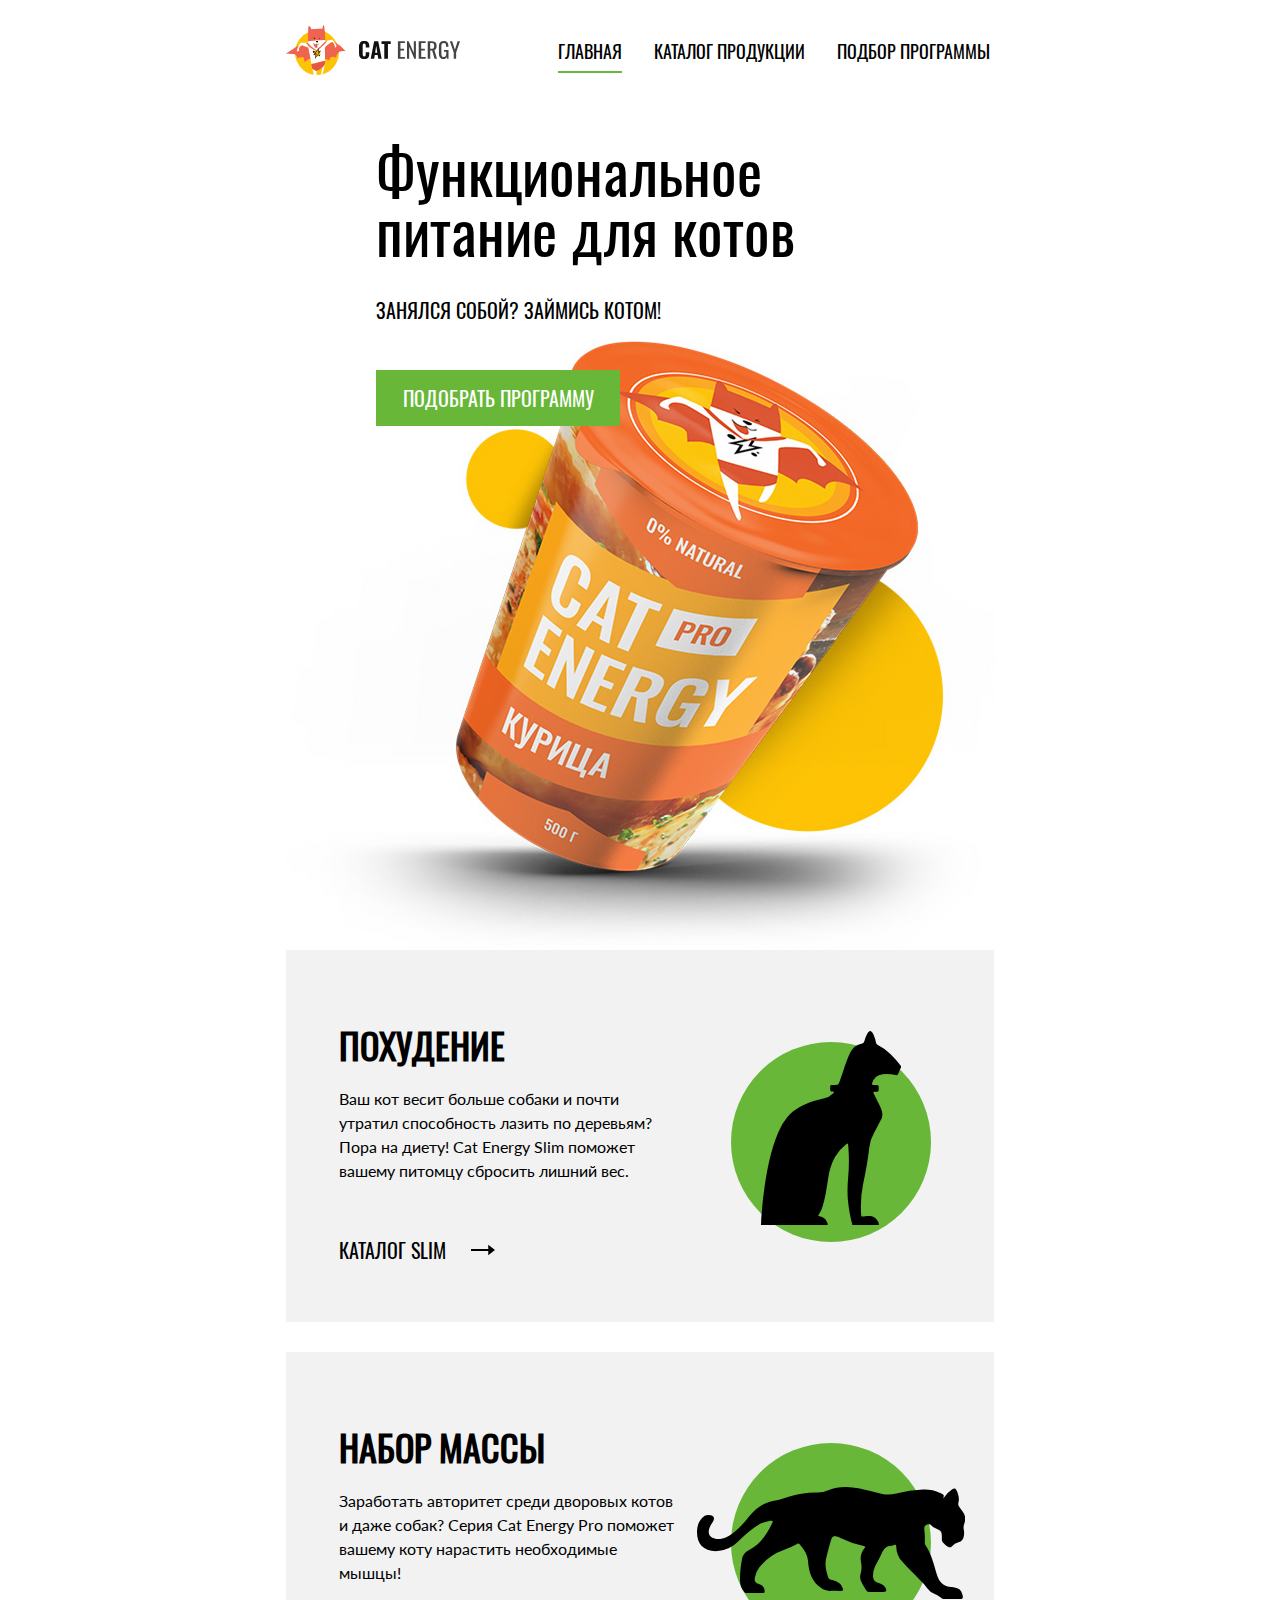
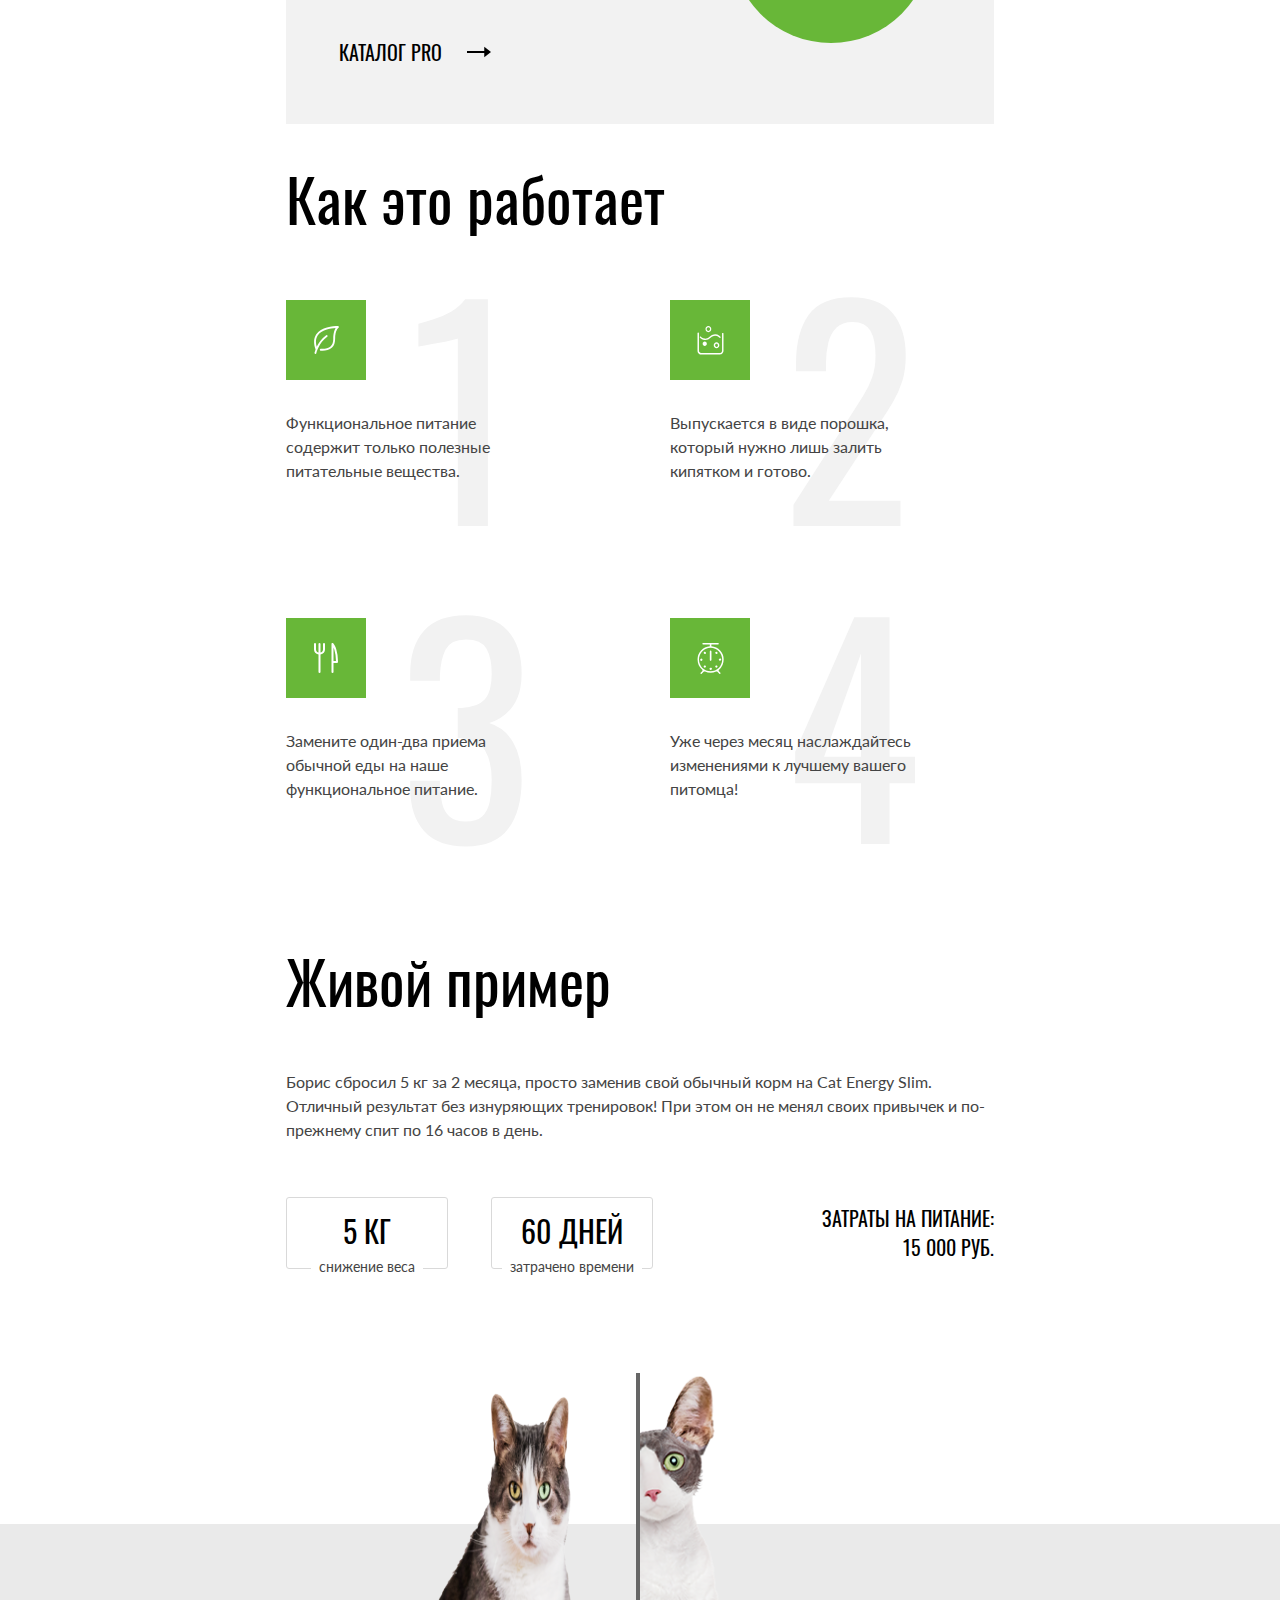
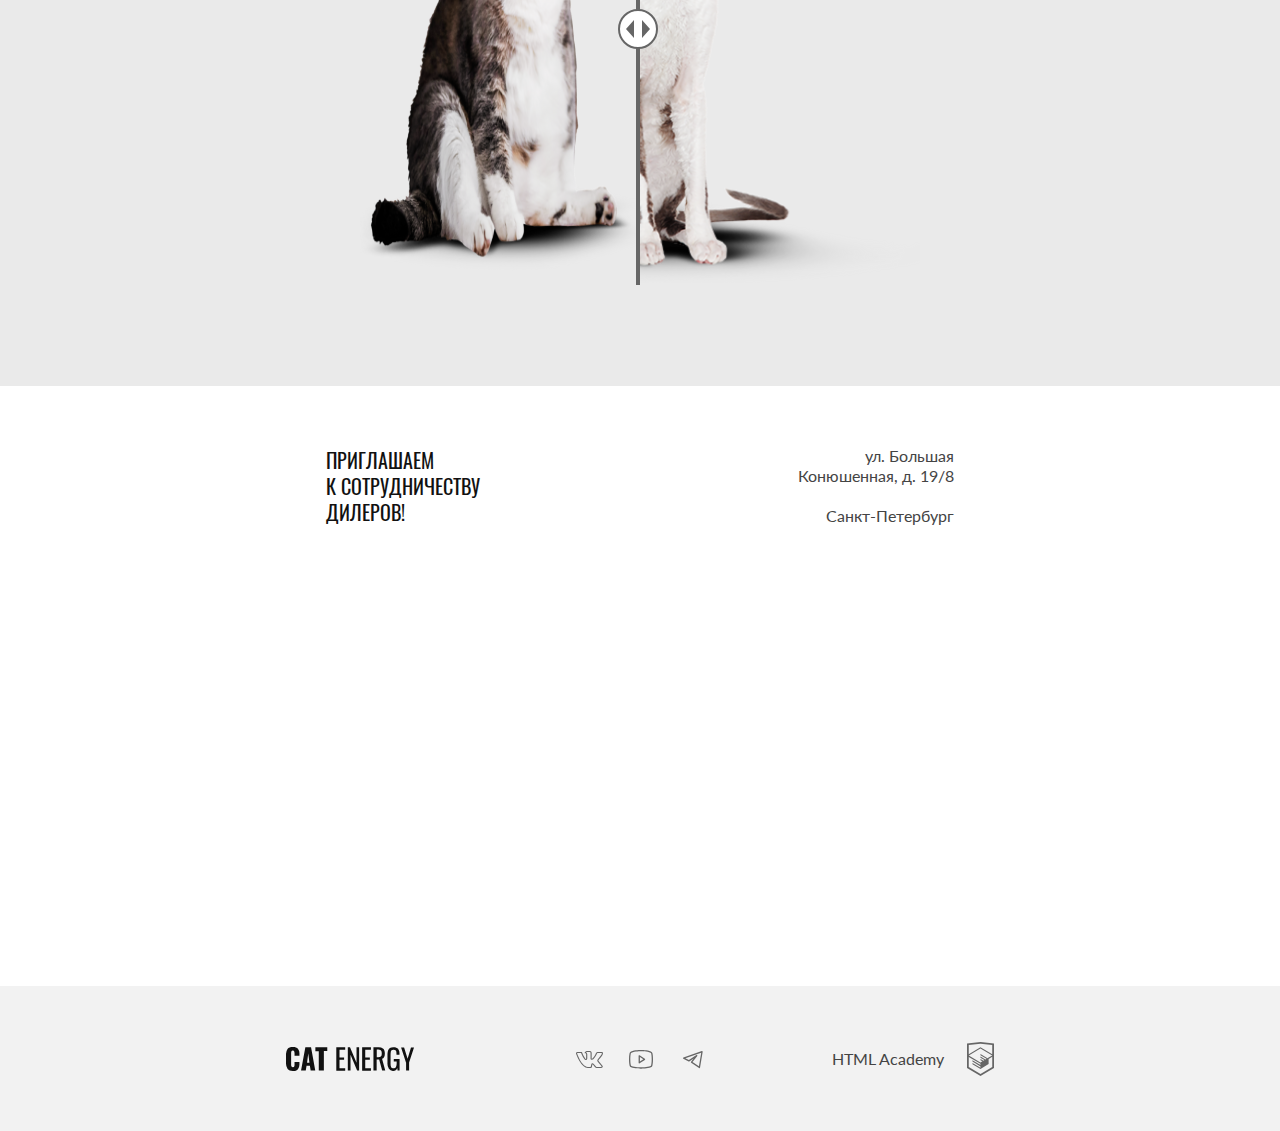
==== index.html @ c06c0ab4 "Deploying to gh-pages from @ webDevUs3r/2530499-cat-energy-32@ea3db0b6cc0923260e34ccc679b77dabaf6cbc" ====
<!DOCTYPE html><html lang="ru"><head><meta charset="UTF-8"><title>Главная страница | Cat Energy</title><meta name="viewport" content="width=device-width,initial-scale=1"><link rel="stylesheet" href="styles/styles.css"><script src="scripts/index.js" defer="defer"></script><link rel="icon" href="favicon.ico"><link rel="icon" href="favicons/icon.svg" type="image/svg+xml"><link rel="apple-touch-icon" href="favicons/apple-touch-icon.png"><link rel="manifest" href="manifest.webmanifest"></head><body class="page"><header class="page__header page-header container"><nav class="page-header__main-navigation main-navigation"><div class="main-navigation__top"><a class="main-navigation__logo logo" href="#"><picture><source media="(min-width: 1440px)" srcset="images/logo-desktop.svg" type="image/svg+xml" width="202" height="59"><source media="(min-width: 768px)" srcset="images/logo-tablet.svg" type="image/svg+xml" width="174" height="50"><img class="logo__image" src="images/logo-mobile.svg" width="190" height="38" alt="Логотип Cat Energy"></picture></a><button class="main-navigation__toggle toggle-button" type="button"><span class="visually-hidden">Открыть меню</span></button></div><ul class="main-navigation__site-navigation site-navigation"><li class="site-navigation__item"><a class="site-navigation__link site-navigation__link--active" href="#">Главная</a></li><li class="site-navigation__item"><a class="site-navigation__link" href="#">Каталог продукции</a></li><li class="site-navigation__item"><a class="site-navigation__link" href="#">Подбор программы</a></li></ul></nav></header><main class="page__content"><h1 class="visually-hidden">Питание для котов | Cat Energy</h1><section class="hero container"><div class="hero__wrapper"><div class="hero__content"><h2 class="hero__title">Функциональное питание для котов</h2><p class="hero__slogan">Занялся собой? Займись котом!</p><a class="hero__button button button--primary button--size-s" href="#">Подобрать программу</a></div><picture class="hero__image-wrapper"><source media="(min-width: 1440px)" srcset="images/hero-desktop@1x.png, images/hero-desktop@2x.png 2x" type="image/png" width="552" height="499"><source media="(min-width: 768px)" srcset="images/hero-tablet@1x.png, images/hero-tablet@2x.png 2x" type="image/png" width="709" height="609"><img class="hero__image" src="images/hero-mobile@1x.png" srcset="images/hero-mobile@2x.png 2x" width="280" height="270" alt="Cat Energy PRO со вкусом курицы"></picture></div></section><section class="product-line container"><h2 class="visually-hidden">Линейки продуктов</h2><ul class="product-line__list"><li class="product-line__item product-preview product-preview--theme-weight-loss"><h3 class="product-preview__title">похудение</h3><p class="product-preview__text">Ваш кот весит больше собаки и почти утратил способность лазить по деревьям? Пора на диету! Cat Energy Slim поможет вашему питомцу сбросить лишний вес.</p><span class="product-preview__line split-line"></span> <a class="product-preview__link link" href="#">каталог slim</a></li><li class="product-line__item product-preview product-preview--theme-weight-gain"><h3 class="product-preview__title">Набор массы</h3><p class="product-preview__text">Заработать авторитет среди дворовых котов и даже собак? Серия Cat Energy Pro поможет вашему коту нарастить необходимые мышцы!</p><span class="product-preview__line split-line"></span> <a class="product-preview__link link" href="#">каталог pro</a></li></ul></section><section class="advantages container"><h2 class="advantages__title">Как это работает</h2><ul class="advantages__list"><li class="advantages__item advantages__item--theme-leaf">Функциональное питание содержит только полезные питательные вещества.</li><li class="advantages__item advantages__item--theme-powder">Выпускается в виде порошка, который нужно лишь залить кипятком и готово.</li><li class="advantages__item advantages__item--theme-eat">Замените один-два приема обычной еды на наше функциональное питание.</li><li class="advantages__item advantages__item--theme-watch">Уже через месяц наслаждайтесь изменениями к лучшему вашего питомца!</li></ul></section><section class="result"><div class="result__wrapper container"><div class="result__content-column"><h2 class="result__title">Живой пример</h2><p class="result__text">Борис сбросил 5 кг за 2 месяца, просто заменив свой обычный корм на Cat Energy Slim. Отличный результат без изнуряющих тренировок! При этом он не менял своих привычек и по-прежнему спит по 16 часов в день.</p><dl class="result__stats"><div class="result__stats-item"><dt class="result__stats-name">снижение веса</dt><dd class="result__stats-difinition">5 кг</dd></div><div class="result__stats-item"><dt class="result__stats-name">затрачено времени</dt><dd class="result__stats-difinition">60 дней</dd></div></dl><p class="result__total"><span class="result__total-name">Затраты на питание:</span> <span class="result__total-price">15 000 руб.</span></p></div><div class="result__slider slider-compare"><div class="slider-compare__image-wrapper"><picture><source media="(min-width: 768px)" srcset="images/slide-tablet-before@1x.png, images/slide-tablet-before@2x.png 2x" type="image/png" width="560" height="512"><img class="slider-compare__image slider-compare__image--before" src="images/slide-mobile-before@1x.png" srcset="images/slide-mobile-before@2x.png 2x" width="280" height="256" alt="До диеты" style="width: 50%"></picture><picture><source media="(min-width: 768px)" srcset="images/slide-tablet-after@1x.png, images/slide-tablet-after@2x.png 2x" type="image/png" width="560" height="512"><img class="slider-compare__image slider-compare__image--after" src="images/slide-mobile-after@1x.png" srcset="images/slide-mobile-after@2x.png 2x" width="280" height="256" alt="После диеты"></picture></div><button class="slider-compare__scrubber" type="button" style="left: 49.3%"><span class="visually-hidden">Сменить слайд</span></button></div></div></section></main><section class="contacts"><h2 class="visually-hidden">Контакты</h2><div class="contacts__wrapper container"><div class="contacts__content"><p class="contacts__text">приглашаем<br>к сотрудничеству дилеров!</p><address class="contacts__address"><span class="contacts__address-street">ул. Большая Конюшенная, д. 19/8</span> <span class="contacts__adress-city">Санкт-Петербург</span></address></div></div><div class="contacts__map"><iframe src="https://www.google.com/maps/embed?pb=!1m18!1m12!1m3!1d1998.6037876791663!2d30.320467111580058!3d59.93871647481049!2m3!1f0!2f0!3f0!3m2!1i1024!2i768!4f13.1!3m3!1m2!1s0x4696310fca145cc1%3A0x42b32648d8238007!2sBolshaya%20Konyushennaya%20St%2C%2019%2F8%2C%20Sankt-Peterburg%2C%20191186!5e0!3m2!1sen!2sru!4v1723903641111!5m2!1sen!2sru" width="320" height="362" allowfullscreen title="Офис компании по адресу ул. Большая Конюшенная, д. 19/8 Санкт-Петербург"></iframe></div></section><footer class="page__footer page-footer"><div class="page-footer__wrapper container"><a class="page-footer__logo logo-second" href="https://htmlacademy.ru/intensive/adaptive"><img class="logo-second__image" src="images/logo-second.svg" width="128" height="25" alt="Логотип Cat Energy"> </a><span class="page-footer__line split-line"></span><ul class="page-footer__social social"><li class="social__item"><a class="social__link social__link--theme-vk" href="#"><span class="visually-hidden">Вконтакте</span></a></li><li class="social__item"><a class="social__link social__link--theme-youtube" href="#"><span class="visually-hidden">Youtube</span></a></li><li class="social__item"><a class="social__link social__link--theme-telegram" href="#"><span class="visually-hidden">Телеграм</span></a></li></ul><span class="page-footer__line split-line"></span> <a class="page-footer__copyright" href="#">HTML Academy</a></div></footer></body></html>
---- styles/styles.css ----
@font-face{font-family:Lato;font-weight:400;font-style:normal;font-display:swap;src:url(../fonts/lato/Lato-Regular.woff2)format("woff2")}@font-face{font-family:Oswald;font-weight:400;font-style:normal;font-display:swap;src:url(../fonts/oswald/oswaldregular.woff2)format("woff2")}.container{box-sizing:border-box;width:320px;margin-left:auto;margin-right:auto;padding-left:20px;padding-right:20px}@media (width>=768px){.container{width:768px;padding-left:30px;padding-right:30px}}@media (width>=1440px){.container{width:1440px;padding-left:110px;padding-right:110px}}.visually-hidden{white-space:nowrap;-webkit-clip-path:inset(100%);clip-path:inset(100%);clip:rect(0 0 0 0);border:0;width:1px;height:1px;margin:-1px;padding:0;position:absolute;overflow:hidden}.button{box-sizing:border-box;text-transform:uppercase;text-align:center;cursor:pointer;background-color:#0000;border:none;font-family:Oswald,sans-serif;text-decoration:none;display:inline-block}.button--primary{color:#fff;background-color:#68b738}.button--primary:hover,.button--primary:focus{background-color:#5eaa2f}.button--primary:active{color:#ffffff4d;background-color:#5eaa2f}.button--secondary{color:#444;background-color:#f2f2f2}.button--secondary:hover,.button--secondary:focus,.button--secondary:active{background-color:#ebebeb}.button--size-s{padding:10px 15px;font-size:16px;line-height:125%}.button--size-m{padding:15px;font-size:20px;line-height:130%}.toggle-button{cursor:pointer;background-color:#0000;border:none;width:26px;height:24px;padding:0;position:relative}.toggle-button:before{content:"";background-color:#000;width:26px;height:2px;position:absolute;top:3px;left:0;box-shadow:0 8px #000,0 16px #000}.toggle-button--opened:before,.toggle-button--opened:after{content:"";width:25px;height:2px;position:absolute;top:11px;left:0}.toggle-button--opened:before{box-shadow:none;left:4px;transform:rotate(47deg)}.toggle-button--opened:after{background-color:#000;left:4px;transform:rotate(-45deg)}.link{text-transform:uppercase;text-align:center;color:#000;align-items:center;gap:17px;font-family:Oswald,sans-serif;font-size:16px;line-height:100%;text-decoration:none;display:inline-flex}.link:hover:after,.link:focus:after{background-size:32px 12px;width:32px}.link:active{opacity:.3}.link:after{content:"";background-image:url(../icons/stack.svg#icon-arrow);background-repeat:no-repeat;width:24px;height:12px}@media (width>=768px){.link{gap:25px;font-size:20px}}.input{box-sizing:border-box;text-transform:uppercase;color:#444;border:1px solid #e7e7e7;outline:none;padding:10px 20px;font-family:Oswald,sans-serif;font-size:20px;font-weight:400}.input::placeholder{color:#444}.input:hover{border-color:#cdcdcd}.input:focus{border-width:2px;border-color:#444;padding:9px 19px}.input--danger{border-color:#ff8282}.logo:hover,.logo:focus{opacity:.8}.logo:active{opacity:.6}.logo__image{display:block}.logo-second{display:flex}.logo-second:hover,.logo-second:focus{opacity:.8}.logo-second:active{opacity:.6}.social{flex-wrap:wrap;align-items:center;gap:24px;margin:0;padding:0;list-style:none;display:flex}.social__link{background-color:#666;width:28px;height:22px;display:block;-webkit-mask-repeat:no-repeat;mask-repeat:no-repeat}.social__link:hover,.social__link:focus{background-color:#68b738}.social__link:active{opacity:.3;background-color:#68b738}.social__link--theme-vk{-webkit-mask-image:url(../icons/stack.svg#icon-vk);mask-image:url(../icons/stack.svg#icon-vk)}.social__link--theme-youtube{-webkit-mask-image:url(../icons/stack.svg#icon-youtube);mask-image:url(../icons/stack.svg#icon-youtube)}.social__link--theme-telegram{-webkit-mask-image:url(../icons/stack.svg#icon-tg);mask-image:url(../icons/stack.svg#icon-tg)}.split-line{background-color:#d9d9d9;height:1px;display:block}.split-line--theme-light{background-color:#ebebeb}.split-line--theme-special{background-color:#cdcdcd}.split-line--width-outside{position:relative}.split-line--width-outside:before{content:"";background-color:inherit;width:20px;height:1px;position:absolute;bottom:0;left:-20px}.split-line--width-outside:after{content:"";background-color:inherit;width:20px;height:1px;position:absolute;bottom:0;right:-20px}.title{color:#000;background-color:#fff;width:-moz-fit-content;width:fit-content;margin:0;font-family:Oswald,sans-serif;font-size:24px;font-weight:400;line-height:100%}@media (width>=768px){.title{font-size:32px}}@media (width>=1440px){.title{font-size:40px}}.title--decorative-line{padding-right:40px;position:relative}@media (width>=768px){.title--decorative-line{padding-left:40px}}.title--decorative-line:after{content:"";z-index:-1;background-color:#68b738;width:100vw;height:2px;margin-top:12px;position:absolute;top:0;left:0}@media (width>=768px){.title--decorative-line:before{content:"";z-index:-1;background-color:#68b738;width:100vw;height:2px;margin-top:12px;position:absolute;top:0;right:0}}.characteristics{margin:0;font-size:12px;line-height:133%}@media (width>=768px){.characteristics{flex-direction:column;gap:5px;font-size:16px;line-height:125%;display:flex}}.characteristics__item{grid-template-columns:repeat(2,50%);display:grid}@media (width>=768px){.characteristics__item{border-bottom:1px solid #cdcdcd;padding-top:2px;padding-bottom:2px}}.characteristics__value{justify-self:end;margin:0 0 0 10px}.slider-compare{background-color:#eaeaea;position:relative}@media (width>=768px){.slider-compare{background-color:#fff}}.slider-compare__image-wrapper{grid-template:"compare"1fr/1fr;width:100%;height:100%;display:grid}.slider-compare picture{grid-area:compare}.slider-compare picture:first-child{z-index:2}.slider-compare__image{object-position:top left;background-color:#eaeaea;max-width:-moz-fit-content;max-width:fit-content;height:100%;display:block}@media (width>=768px){.slider-compare__image{background-image:linear-gradient(#fff,#fff 29.5%,#eaeaea 29.5%)}}@media (width>=1440px){.slider-compare__image{background-image:linear-gradient(#fff,#fff 26.4%,#f2f2f2 26.4%)}}.slider-compare__image--before{z-index:1}.slider-compare__scrubber{z-index:2;cursor:col-resize;background-color:#666;border:none;width:4px;height:100%;padding:0;position:absolute;top:0}.slider-compare__scrubber:before{content:"";box-sizing:border-box;cursor:pointer;background-image:url(../icons/stack.svg#icon-scrubber);background-repeat:no-repeat;width:40px;height:40px;position:absolute;top:calc(50% - 20px);left:-18px}.slider-compare__scrubber:hover:before,.slider-compare__scrubber:focus-visible:before{background-image:url(../icons/stack.svg#icon-scrubber-hover)}.slider-compare__scrubber:active:before{background-image:url(../icons/stack.svg#icon-scrubber-active)}.slider-compare__scrubber:hover,.slider-compare__scrubber:focus-visible{background-color:#68b738}.slider-compare__scrubber:active{opacity:.6;background-color:#68b738}.gift{grid-template-areas:"space";display:grid}.gift__content{flex-direction:column;order:1;grid-area:space;align-items:center;gap:48px;padding:59px 58px 40px;display:flex}@media (width>=768px){.gift__content{flex-direction:row;justify-content:space-between;padding:57px 125px 60px 77px}}@media (width>=1440px){.gift__content{flex-direction:column;justify-content:start;gap:46px;padding:56px 40px 40px}}.gift__content:before{content:"";background-image:url(../icons/stack.svg#icon-gift);background-repeat:no-repeat;width:78px;height:81px}.gift__text{text-align:center;color:#fff;width:161px;margin:0;font-size:16px;line-height:125%}@media (width>=768px){.gift__text{text-align:left}}@media (width>=1440px){.gift__text{text-align:center}}.gift__image-wrapper{grid-area:space}.gift__image{width:100%;height:100%;display:block}.subscribe-form{margin:0}@media (width>=768px){.subscribe-form{grid-template-columns:376px auto;grid-template-areas:"input button";display:grid}}@media (width>=1440px){.subscribe-form{grid-template-columns:496px auto}}.subscribe-form__email-field{width:100%;margin-bottom:16px}@media (width>=768px){.subscribe-form__email-field{grid-area:input;margin-bottom:0}}.subscribe-form__button{width:100%}@media (width>=768px){.subscribe-form__button{grid-area:button}}.product-preview{background-color:#f2f2f2;padding:30px 20px 19px;position:relative}@media (width>=768px){.product-preview{grid-template-columns:340px 1fr;grid-template-areas:"title.""text.""button.";padding:77px 53px 62px;display:grid}}@media (width>=1440px){.product-preview{padding-bottom:61px;padding-left:52px;padding-right:52px;display:block}}.product-preview:before{content:"";position:absolute}.product-preview--theme-weight-gain:before{background-image:url(../icons/stack.svg#weight-gain);background-repeat:no-repeat;width:67px;height:50px;top:24px;left:13px}@media (width>=768px){.product-preview--theme-weight-gain:before{background-image:url(../icons/stack.svg#weight-gain-tablet);width:268px;height:200px;top:91px;left:auto;right:29px}}@media (width>=1440px){.product-preview--theme-weight-gain:before{width:134px;height:100px;top:47px;left:33px;right:auto}}.product-preview--theme-weight-loss:before{background-image:url(../icons/stack.svg#weight-loss);background-repeat:no-repeat;width:50px;height:53px;top:21px;left:20px}@media (width>=768px){.product-preview--theme-weight-loss:before{background-image:url(../icons/stack.svg#weight-loss-tablet);width:200px;height:211px;top:81px;left:auto;right:63px}}@media (width>=1440px){.product-preview--theme-weight-loss:before{width:100px;height:106px;top:41px;left:52px;right:auto}}.product-preview__title{text-transform:uppercase;color:#000;margin:0 0 29px 71px;font-family:Oswald,sans-serif;font-size:24px;line-height:154%}@media (width>=768px){.product-preview__title{grid-area:title;margin-bottom:24px;margin-left:0;font-size:36px;line-height:100%}}@media (width>=1440px){.product-preview__title{margin-bottom:73px;margin-left:162px}}.product-preview__text{margin:0 0 22px}@media (width>=768px){.product-preview__text{color:#000;grid-area:text;margin-bottom:57px;font-size:16px;line-height:150%}}@media (width>=1440px){.product-preview__text{margin-bottom:32px}}.product-preview__link{margin-right:auto}@media (width>=768px){.product-preview__link{grid-area:button}}.product-preview__line{margin-bottom:19px}@media (width>=768px){.product-preview__line{display:none}}.card-preview{grid-template-columns:repeat(2,50%);grid-template-areas:"image info""button button";row-gap:17px;padding-top:20px;padding-bottom:25px;display:grid}@media (width>=768px){.card-preview{background-image:linear-gradient(#fff,#fff 13%,#f2f2f2 13%);grid-template:"image"210px"info"1fr"button"/1fr;row-gap:22px;padding:0 37px 40px}}@media (width>=1440px){.card-preview{row-gap:12px;padding-left:38px;padding-right:38px}}.card-preview__info{grid-area:info}@media (width>=768px){.card-preview__info{grid-template-rows:1fr auto;gap:21px;margin-bottom:10px;display:grid}}@media (width>=1440px){.card-preview__info{gap:23px;margin-bottom:20px}}.card-preview__info-link{cursor:pointer;text-decoration:none}.card-preview__info-link:hover,.card-preview__info-link:focus{opacity:.8}.card-preview__info-link:active{opacity:.6}.card-preview__title{text-transform:uppercase;color:#222;margin:0 64px 14px 0;font-family:Oswald,sans-serif;font-size:16px;font-weight:400;line-height:125%}@media (width>=768px){.card-preview__title{text-align:center;margin-bottom:0;margin-left:50px;margin-right:50px;font-size:20px;line-height:120%}}@media (width>=1440px){.card-preview__title{margin-bottom:23px;margin-left:13px;margin-right:13px}}.card-preview__link{cursor:pointer;grid-area:image;justify-content:center;align-items:center;display:flex}.card-preview__link:hover{opacity:.8}.card-preview__link:active{opacity:.6}@media (width>=768px){.card-preview__link{justify-self:center;width:200px;height:210px}}@media (width>=1440px){.card-preview__link{width:169px}}.card-preview__button{grid-area:button}@media (width>=768px){.card-preview__button{align-self:end}}.card-empty{box-sizing:border-box;flex-direction:column;align-items:center;padding-top:25px;padding-bottom:25px;display:flex}.card-empty:before{content:"";background-image:url(../icons/stack.svg#icon-plus);background-repeat:no-repeat;width:30px;height:30px;margin-bottom:23px}@media (width>=768px){.card-empty{border:2px solid #f2f2f2;padding:50px 37px 40px}.card-empty:before{width:60px;height:60px;margin-bottom:50px}}@media (width>=1440px){.card-empty{padding-left:38px;padding-right:38px}.card-empty:before{margin-bottom:40px}}.card-empty__title{text-transform:uppercase;text-align:center;color:#111;margin:0 0 8px;font-family:Oswald,sans-serif;font-size:16px;font-weight:400;line-height:125%}@media (width>=768px){.card-empty__title{margin-bottom:23px;margin-left:40px;margin-right:40px;font-size:20px;line-height:120%}}@media (width>=1440px){.card-empty__title{margin-bottom:26px;margin-left:0;margin-right:0}}.card-empty__text{text-align:center;margin:0 0 21px;font-size:12px;line-height:133%}@media (width>=768px){.card-empty__text{margin-left:40px;margin-right:40px;font-size:16px;line-height:112%}}@media (width>=1440px){.card-empty__text{margin-left:0;margin-right:0}}.card-empty__button{width:100%}@media (width>=768px){.card-empty__button{margin-top:auto}}.product-extra{padding-top:13px;padding-bottom:19px}@media (width>=768px){.product-extra{grid-template-columns:1fr 263px;grid-template-areas:"title params""button button";gap:20px 30px;padding:26px 38px 28px;display:grid}}@media (width>=1440px){.product-extra{grid-template-columns:1fr 286px 244px;grid-template-areas:"title params button";align-items:center;column-gap:40px;padding:15px 0 17px}}.product-extra__title{text-transform:uppercase;color:#222;margin:0 0 13px;font-family:Oswald,sans-serif;font-size:16px;font-weight:400;line-height:100%}@media (width>=768px){.product-extra__title{grid-area:title;margin-bottom:0;font-size:20px}}.product-extra__params{margin:0 0 15px;line-height:143%}@media (width>=768px){.product-extra__params{grid-area:params;margin-bottom:0;font-size:16px;line-height:125%}}.product-extra__params-item{grid-template-columns:repeat(2,50%);display:grid}.product-extra__params-value{text-align:right;margin:0 0 0 10px}.product-extra__button{width:100%}@media (width>=768px){.product-extra__button{grid-area:button}}.site-navigation{text-transform:uppercase;background-color:#fff;margin:0;padding:0;font-family:Oswald,sans-serif;font-size:20px;line-height:100%;list-style:none}@media (width>=768px){.site-navigation{background-color:#0000;flex-wrap:wrap;align-items:center;gap:32px;font-size:18px;line-height:133%;display:flex}}@media (width>=1440px){.site-navigation{font-size:20px;line-height:100%}}.site-navigation__item{border-bottom:1px solid #e6e6e6}.site-navigation__item:first-child{border-top:1px solid #e6e6e6}@media (width>=768px){.site-navigation__item{border:none}.site-navigation__item:first-child{border-top:none}}.site-navigation__link{color:#000;text-align:center;cursor:pointer;width:100%;padding-top:22px;padding-bottom:23px;text-decoration:none;display:inline-block}@media (width>=768px){.site-navigation__link{width:auto;padding:0 0 10px;position:relative}.site-navigation__link:not(.site-navigation__link--active):hover,.site-navigation__link:not(.site-navigation__link--active):focus-visible{color:#0009}.site-navigation__link:not(.site-navigation__link--active):active{color:#0000004d}}@media (width>=1440px){.site-navigation__link{color:#fff}.site-navigation__link:not(.site-navigation__link--active):hover,.site-navigation__link:not(.site-navigation__link--active):focus-visible{color:#fff9}.site-navigation__link:not(.site-navigation__link--active):active{color:#ffffff4d}.site-navigation--inner .site-navigation__link{color:#000}.site-navigation--inner .site-navigation__link:not(.site-navigation__link--active):hover{color:#0009}}@media (width>=768px){.site-navigation__link--active{cursor:default;position:relative}.site-navigation__link--active:after{content:"";background-color:#68b738;width:100%;height:2px;position:absolute;bottom:1px;left:0;right:0}}@media (width>=1440px){.site-navigation__link--active:after{background-color:#fff;bottom:-3px}}.site-navigation--inner .site-navigation__link--active:after{background-color:#68b738}.main-navigation{padding-top:13px}@media (width>=768px){.main-navigation{justify-content:space-between;align-items:start;padding-top:25px;padding-bottom:25px;display:flex}}@media (width>=1440px){.main-navigation{padding-top:55px}}@media (width<=767px){.main-navigation--opened .main-navigation__site-navigation{width:100%;display:block;position:absolute;top:65px;left:0;right:0}.main-navigation--no-js .main-navigation__site-navigation{width:100%;display:block;position:static}.main-navigation--no-js .main-navigation__toggle{display:none}}.main-navigation__top{justify-content:space-between;align-items:center;padding-bottom:14px;display:flex}@media (width>=768px){.main-navigation__top{padding-bottom:0}}.main-navigation__logo{width:190px;height:38px}@media (width>=768px){.main-navigation__logo{width:174px;height:50px}}@media (width>=1440px){.main-navigation__logo{width:202px;height:59px}}.main-navigation__toggle{margin-top:-2px}@media (width>=768px){.main-navigation__toggle{display:none}}@media (width<=767px){.main-navigation__site-navigation{z-index:5;display:none}}@media (width>=768px){.main-navigation__site-navigation{width:436px;padding-top:15px}}@media (width>=1440px){.main-navigation__site-navigation{width:475px;padding-top:20px}}.page-header{z-index:5;position:relative}@media (width<=767px){.page-header{position:relative}}.hero{background-image:url(../images/hero-bg-mobile@1x.png);background-position:50% 0;background-repeat:no-repeat;background-size:320px 302px;padding-top:27px;padding-bottom:20px;position:relative}@media (resolution>=2dppx){.hero{background-image:url(../images/hero-bg-mobile@2x.png)}}@media (width>=768px){.hero{background:0 0;padding-top:40px;padding-bottom:0}}@media (width>=1440px){.hero{background-image:url(../images/hero-bg-desktop@1x.png);background-position:right 0 top 4px;background-repeat:no-repeat;background-size:720px 694px;padding-top:143px;padding-bottom:52px;position:relative}}@media (width>=1440px) and (resolution>=2dppx){.hero{background-image:url(../images/hero-bg-desktop@2x.png)}}@media (width>=1440px){.hero__wrapper{grid-template-columns:1fr 1fr;display:grid}}.hero__content{z-index:2;position:relative}@media (width>=768px){.hero__content{width:420px;margin-left:90px}}@media (width>=1440px){.hero__content{margin-top:84px;margin-left:80px}}.hero__title{text-align:center;color:#fff;margin:0 0 25px;font-family:Oswald,sans-serif;font-size:36px;font-weight:400;line-height:100%}@media (width>=768px){.hero__title{color:#000;text-align:left;margin-bottom:40px;font-size:60px}}.hero__slogan{text-transform:uppercase;text-align:center;color:#fff;margin:0 0 302px;font-family:Oswald,sans-serif;line-height:100%}@media (width>=768px){.hero__slogan{color:#000;text-align:left;margin-bottom:50px;font-size:20px}}@media (width>=1440px){.hero__slogan{margin-bottom:52px}}.hero__image{margin-left:auto;margin-right:auto;display:block;position:absolute;bottom:63px;left:0;right:0}@media (width>=768px){.hero__image{margin:-85px 0 0;position:static}}@media (width>=1440px){.hero__image{margin-top:4px;margin-left:-163px}}.hero__button{width:100%}@media (width>=768px){.hero__button{width:244px}}@media (width>=1440px){.product-line{padding-top:82px}}.product-line__list{flex-direction:column;gap:20px;margin:0;padding:0;list-style:none;display:flex}@media (width>=768px){.product-line__list{gap:30px}}@media (width>=1440px){.product-line__list{grid-template-columns:repeat(2,570px);gap:80px;display:grid}}.advantages{padding-top:20px;padding-bottom:49px}@media (width>=768px){.advantages{padding-top:44px;padding-bottom:47px}}@media (width>=1440px){.advantages{padding-top:71px;padding-bottom:34px}}.advantages__title{color:#000;margin:0 0 40px;font-family:Oswald,sans-serif;font-size:36px;font-weight:400;line-height:111%}@media (width>=768px){.advantages__title{text-align:left;margin-bottom:32px;font-size:60px;line-height:100%}}.advantages__list{flex-direction:column;gap:20px;margin:0;padding:0;list-style:none;display:flex}@media (width>=768px){.advantages__list{counter-reset:advantages;grid-template-columns:repeat(2,249px);gap:38px 135px;display:grid}}@media (width>=1440px){.advantages__list{counter-reset:advantages;grid-template-columns:repeat(4,245px);justify-content:space-between;column-gap:77px;display:grid}}.advantages__item{gap:20px;padding-top:2px;display:flex}@media (width>=768px){.advantages__item{counter-increment:advantages;flex-direction:column;gap:31px;padding-top:40px;padding-bottom:57px;font-size:16px;line-height:150%;position:relative}.advantages__item:after{content:counter(advantages);z-index:-1;text-align:center;color:#f2f2f2;font-family:Oswald,sans-serif;font-size:280px;font-weight:400;line-height:100%;position:absolute;top:0;right:0}.advantages__item:first-child{width:230px}.advantages__item:nth-child(2){width:246px}.advantages__item:nth-child(3){width:247px}}@media (width>=1440px){.advantages__item:first-child{width:225px}.advantages__item:nth-child(4){width:248px}}.advantages__item:before{content:"";background-color:#68b738;background-position:50%;background-repeat:no-repeat;flex-shrink:0;width:60px;height:60px;margin-top:-2px}@media (width>=768px){.advantages__item:before{width:80px;height:80px;margin-top:0}}.advantages__item--theme-leaf:before{background-image:url(../icons/stack.svg#icon-leaf);background-size:25px 28px}.advantages__item--theme-powder:before{background-image:url(../icons/stack.svg#icon-powder);background-size:27px 29px}.advantages__item--theme-eat:before{background-image:url(../icons/stack.svg#icon-eat);background-size:26px 30px}.advantages__item--theme-watch:before{background-image:url(../icons/stack.svg#icon-watch);background-size:27px 31px}.result{background-color:#eaeaea;padding-top:25px;padding-bottom:40px}@media (width>=768px){.result{background-color:#0000;background-image:linear-gradient(#fff,#fff 57.3%,#eaeaea 57.3%);padding-top:45px;padding-bottom:101px}}@media (width>=1440px){.result{background-image:linear-gradient(#fff,#fff 27%,#f2f2f2 27%);padding-top:35px;padding-bottom:75px}.result__wrapper{flex-wrap:wrap;align-items:start;display:flex}}.result__content-column{margin-bottom:19px}@media (width>=768px){.result__content-column{grid-template-columns:367px 250px;grid-template-areas:"title.""text text""stats count";column-gap:91px;margin-bottom:79px;display:grid}}@media (width>=1440px){.result__content-column{grid-template-columns:436px;grid-template-areas:"title""text""stats""count";width:436px;margin-bottom:0}}.result__title{color:#000;margin:0 0 40px;font-family:Oswald,sans-serif;font-size:36px;font-weight:400;line-height:111%}@media (width>=768px){.result__title{grid-area:title;margin-bottom:60px;font-size:60px;line-height:100%}}@media (width>=1440px){.result__title{margin-bottom:146px}}.result__text{margin:0 0 19px}@media (width>=768px){.result__text{grid-area:text;margin-bottom:55px;font-size:16px;line-height:150%}}@media (width>=1440px){.result__text{margin-bottom:69px}}.result__stats{flex-wrap:wrap;align-items:start;gap:32px;margin:0 0 20px;display:flex}@media (width>=768px){.result__stats{grid-area:stats;gap:43px}}@media (width>=1440px){.result__stats{margin-bottom:44px}}.result__stats-item{flex-direction:column-reverse;align-items:center;width:124px;display:flex}@media (width>=768px){.result__stats-item{width:162px}}.result__stats-name{box-sizing:border-box;z-index:2;text-align:center;background-color:#eaeaea;width:min-content;max-width:calc(100% - 20px);margin-top:-9px;padding-left:16px;padding-right:16px;font-size:12px;line-height:100%}@media (width>=768px){.result__stats-name{background-color:#fff;width:auto;padding-left:8px;padding-right:8px;font-size:14px;line-height:100%}}@media (width>=1440px){.result__stats-name{background-color:#f2f2f2}}.result__stats-difinition{box-sizing:border-box;text-transform:uppercase;color:#000;text-align:center;border:1px solid #d9d9d9;border-radius:3px;width:100%;margin:0;padding:13px 10px 17px;font-family:Oswald,sans-serif;font-size:24px;line-height:100%}@media (width>=768px){.result__stats-difinition{padding-top:15px;padding-bottom:18px;font-size:30px;line-height:123%}}.result__total{text-transform:uppercase;text-align:center;color:#000;justify-content:center;gap:3px;margin:0;font-family:Oswald,sans-serif;line-height:143%;display:flex}@media (width>=768px){.result__total{place-self:start end;justify-content:none;text-align:right;flex-direction:column;grid-area:count;gap:9px;margin-top:11px;margin-bottom:0;font-size:20px;line-height:100%}}@media (width>=1440px){.result__total{flex-direction:row;justify-self:start;gap:66px}}.result__slider{width:100%;height:256px}@media (width>=768px){.result__slider{width:560px;height:512px;margin-left:auto;margin-right:auto}}@media (width>=1440px){.result__slider{margin-top:1px;margin-right:0}}.contacts{position:relative}.contacts--theme-special{background-color:#f2f2f2}@media (width>=1440px){.contacts--theme-special{background:0 0}.contacts__wrapper{padding-top:95px;padding-bottom:106px}}.contacts__content{grid-template-columns:calc(50% - 15px) 50%;gap:15px;padding-top:26px;padding-bottom:26px;display:grid}@media (width>=768px){.contacts__content{grid-template-columns:163px 157px;justify-content:space-between;padding:60px 40px}}@media (width>=1440px){.contacts__content{box-sizing:border-box;z-index:1;background-color:#fff;width:565px;padding-left:80px;padding-right:78px;position:relative}}.contacts__text{text-transform:uppercase;color:#111;margin:0;font-family:Oswald,sans-serif;font-size:16px;line-height:125%}@media (width>=768px){.contacts__text{padding-top:1px;font-size:20px;line-height:130%}}@media (width>=1440px){.contacts__text{padding-top:0}}.contacts__address{font-style:normal;line-height:143%}@media (width>=768px){.contacts__address{text-align:right;flex-direction:column;gap:20px;font-size:16px;line-height:125%;display:flex}}@media (width>=1440px){.contacts__address{text-align:left}}.contacts__map{min-width:320px;margin-left:auto;margin-right:auto}@media (width>=768px){.contacts__map{min-width:768px}}@media (width>=1440px){.contacts__map{min-width:1440px;position:absolute;top:0;left:0;right:0}}.contacts iframe{border:none;width:100%;min-width:320px;height:362px;display:block}@media (width>=768px){.contacts iframe{min-width:768px;height:400px}}@media (width>=1440px){.contacts iframe{min-width:1440px}}.contacts__map-image{display:block}.extra-products{padding-top:25px}@media (width>=768px){.extra-products{padding-top:74px}}@media (width>=1440px){.extra-products{grid-template-columns:896px 245px;grid-template-areas:"title title""products gift";align-items:start;gap:80px;padding-top:71px;display:grid}}.extra-products__title{margin-bottom:36px}@media (width>=768px){.extra-products__title{margin-bottom:80px}}@media (width>=1440px){.extra-products__title{grid-area:title;margin-left:-40px}}.extra-products__list{box-sizing:border-box;margin:0 0 35px;padding:0;list-style:none}@media (width>=768px){.extra-products__list{border-left:1px solid #cdcdcd;border-right:1px solid #cdcdcd}}@media (width>=1440px){.extra-products__list{border:none;grid-area:products}.extra-products__gift{grid-area:gift}}.subscribe{padding-top:40px;padding-bottom:40px}@media (width>=768px){.subscribe{grid-template-columns:1fr 632px 1fr;grid-template-areas:"title title title"".text."".form.";gap:24px;padding-top:80px;padding-bottom:80px;display:grid}}@media (width>=1440px){.subscribe{grid-template-columns:1fr 752px 1fr;padding-top:96px;padding-bottom:104px}}.subscribe__title{margin-bottom:32px}@media (width>=768px){.subscribe__title{grid-area:title;margin-bottom:42px}}@media (width>=1440px){.subscribe__title{margin-bottom:48px;margin-left:-40px}}.subscribe__text{text-align:center;color:#000;margin:0 0 24px;font-family:Oswald,sans-serif;font-size:16px;line-height:150%}@media (width>=768px){.subscribe__text{grid-area:text;margin-bottom:0;font-size:24px;line-height:133%}.subscribe__form{grid-area:form}}.catalog__list{margin:0;padding:0;list-style:none}@media (width>=768px){.catalog__list{flex-wrap:wrap;gap:60px;display:flex}}@media (width>=1440px){.catalog__list{gap:63px 80px}}@media (width>=768px){.catalog__item{width:324px;display:flex}.catalog__item--empty{margin-top:65px}}@media (width>=1440px){.catalog__item{width:245px}}@media (width>=768px){.catalog__line{display:none}}.page-footer{background-color:#f2f2f2;padding-top:40px;padding-bottom:40px}@media (width>=768px){.page-footer{padding-top:56px;padding-bottom:55px}}@media (width>=1440px){.page-footer{padding-top:66px;padding-bottom:66px}}.page-footer__wrapper{flex-direction:column;align-items:center;gap:18px;display:flex}@media (width>=768px){.page-footer__wrapper{flex-direction:row}}.page-footer__logo{width:128px;height:25px}@media (width>=768px){.page-footer__logo{margin-top:1px}}@media (width>=1440px){.page-footer__logo{margin-top:0}}.page-footer__line{width:100%}@media (width>=768px){.page-footer__line{display:none}}.page-footer__social{margin-top:2px;margin-bottom:1px}@media (width>=768px){.page-footer__social{width:212px;margin-top:0;margin-bottom:0;margin-left:143px}}@media (width>=1440px){.page-footer__social{width:340px;margin-left:398px}}.page-footer__copyright{color:inherit;cursor:pointer;justify-content:space-between;align-items:center;width:100%;margin-top:2px;font-size:16px;line-height:125%;text-decoration:none;display:flex}.page-footer__copyright:after{content:"";background-color:#666;width:27px;height:34px;-webkit-mask-image:url(../icons/stack.svg#logo-academy);mask-image:url(../icons/stack.svg#logo-academy);-webkit-mask-repeat:no-repeat;mask-repeat:no-repeat}.page-footer__copyright:hover:after,.page-footer__copyright:focus:after,.page-footer__copyright:active:after{background-color:#68b738}.page-footer__copyright:active{opacity:.3}@media (width>=768px){.page-footer__copyright{width:auto;margin-top:0;margin-left:auto}.page-footer__copyright:after{margin-left:23px}}.page{color:#444;min-width:320px;margin:0;padding:0;font-family:Lato,sans-serif;font-size:14px;font-weight:400;line-height:129%}@media (width>=1440px){.page--inner .page__content{margin-top:0}}.page__headline{box-sizing:border-box;width:320px;margin-left:auto;margin-right:auto;padding:27px 20px 40px}@media (width>=768px){.page__headline{width:768px;padding-top:40px;padding-bottom:84px}}@media (width>=1440px){.page__headline{width:1440px;padding-top:59px}}.page__title{color:#000;margin:0;font-family:Oswald,sans-serif;font-size:36px;font-weight:400;line-height:100%}@media (width>=768px){.page__title{font-size:60px}}@media (width>=1440px){.page__content{margin-top:-143px}}
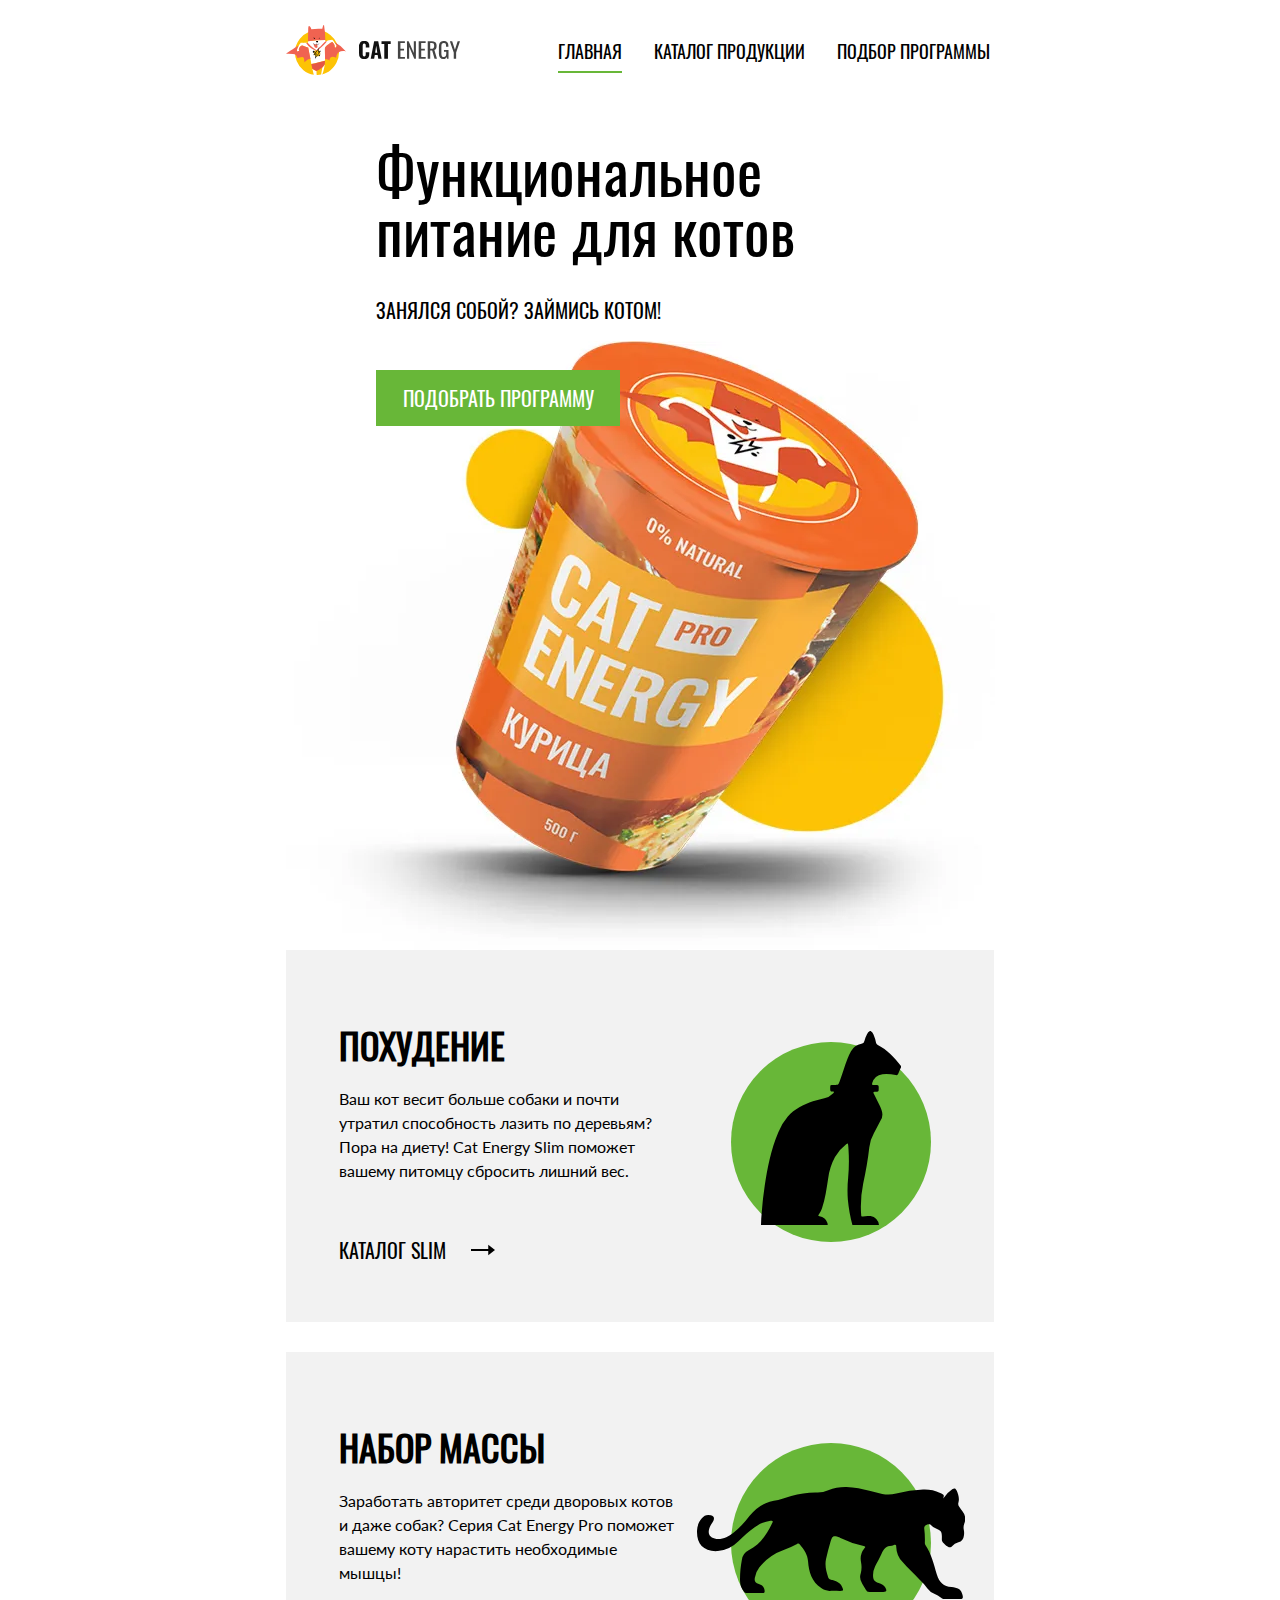
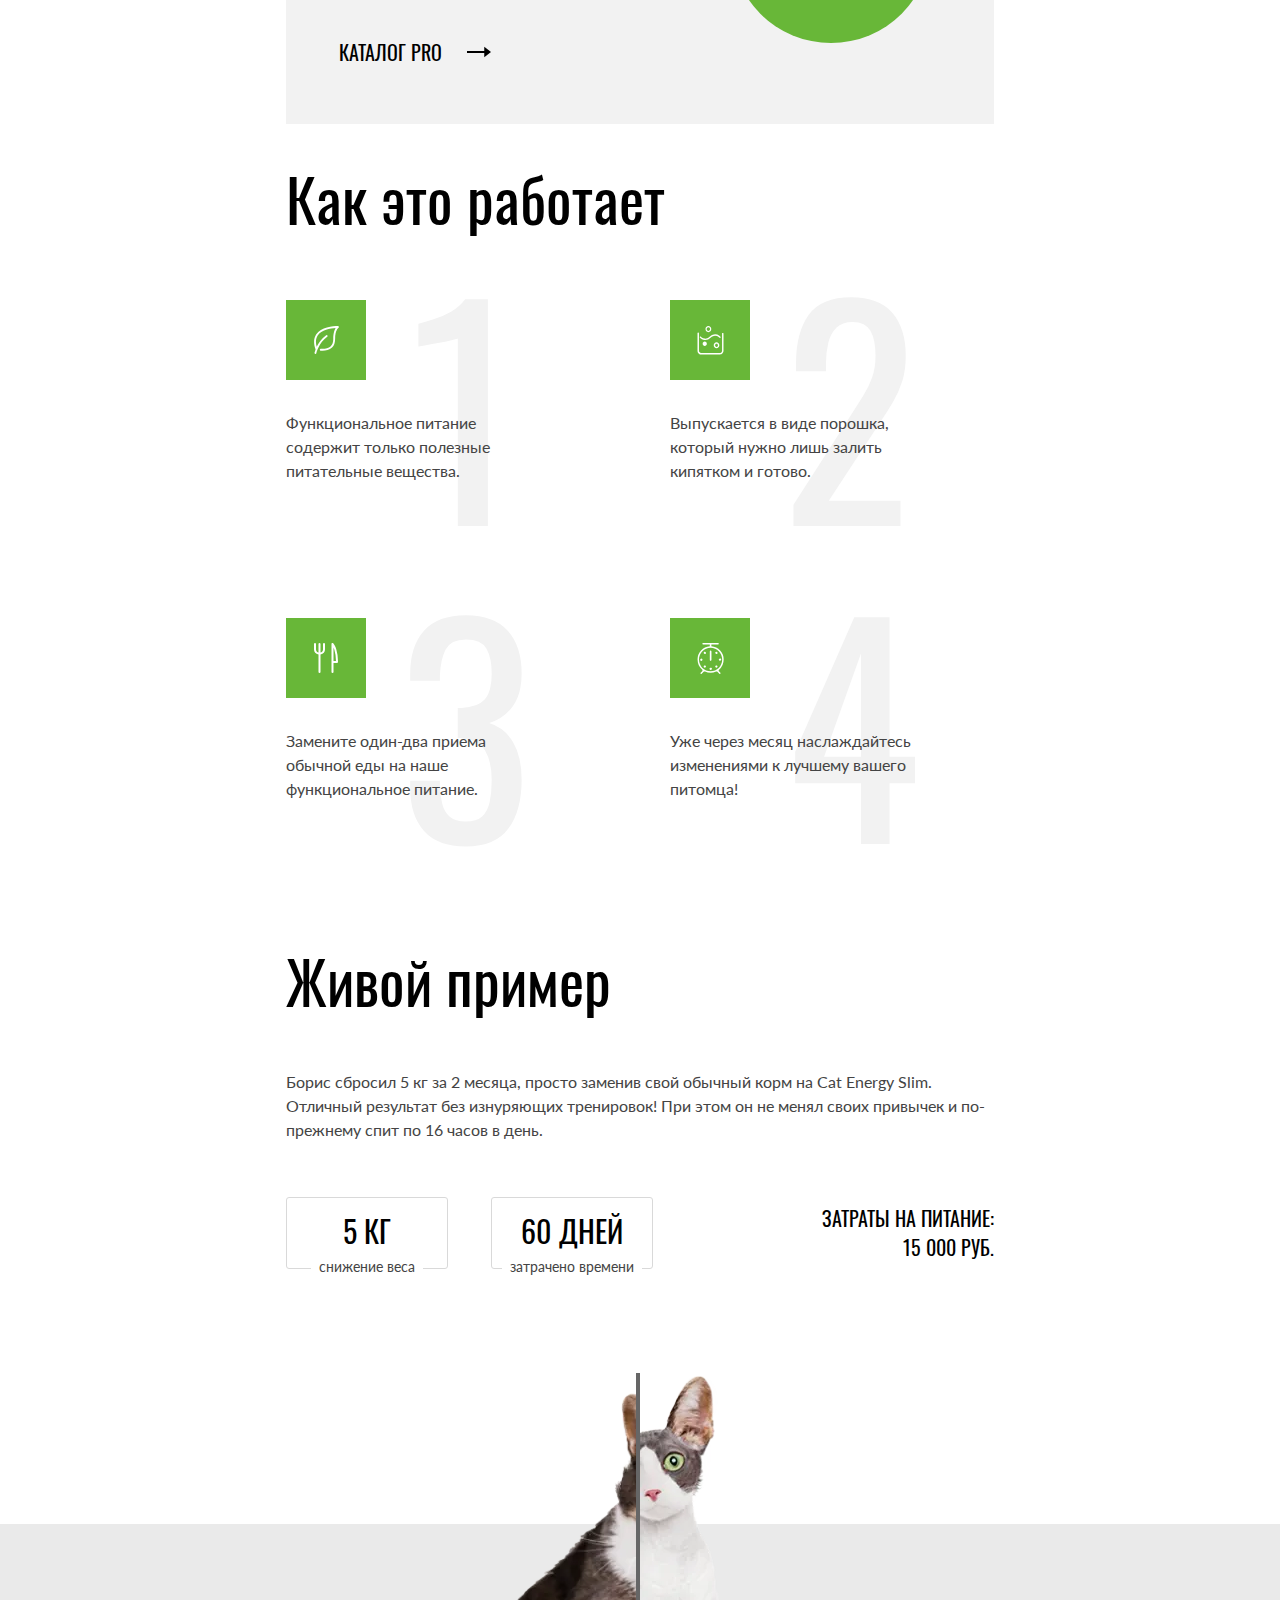
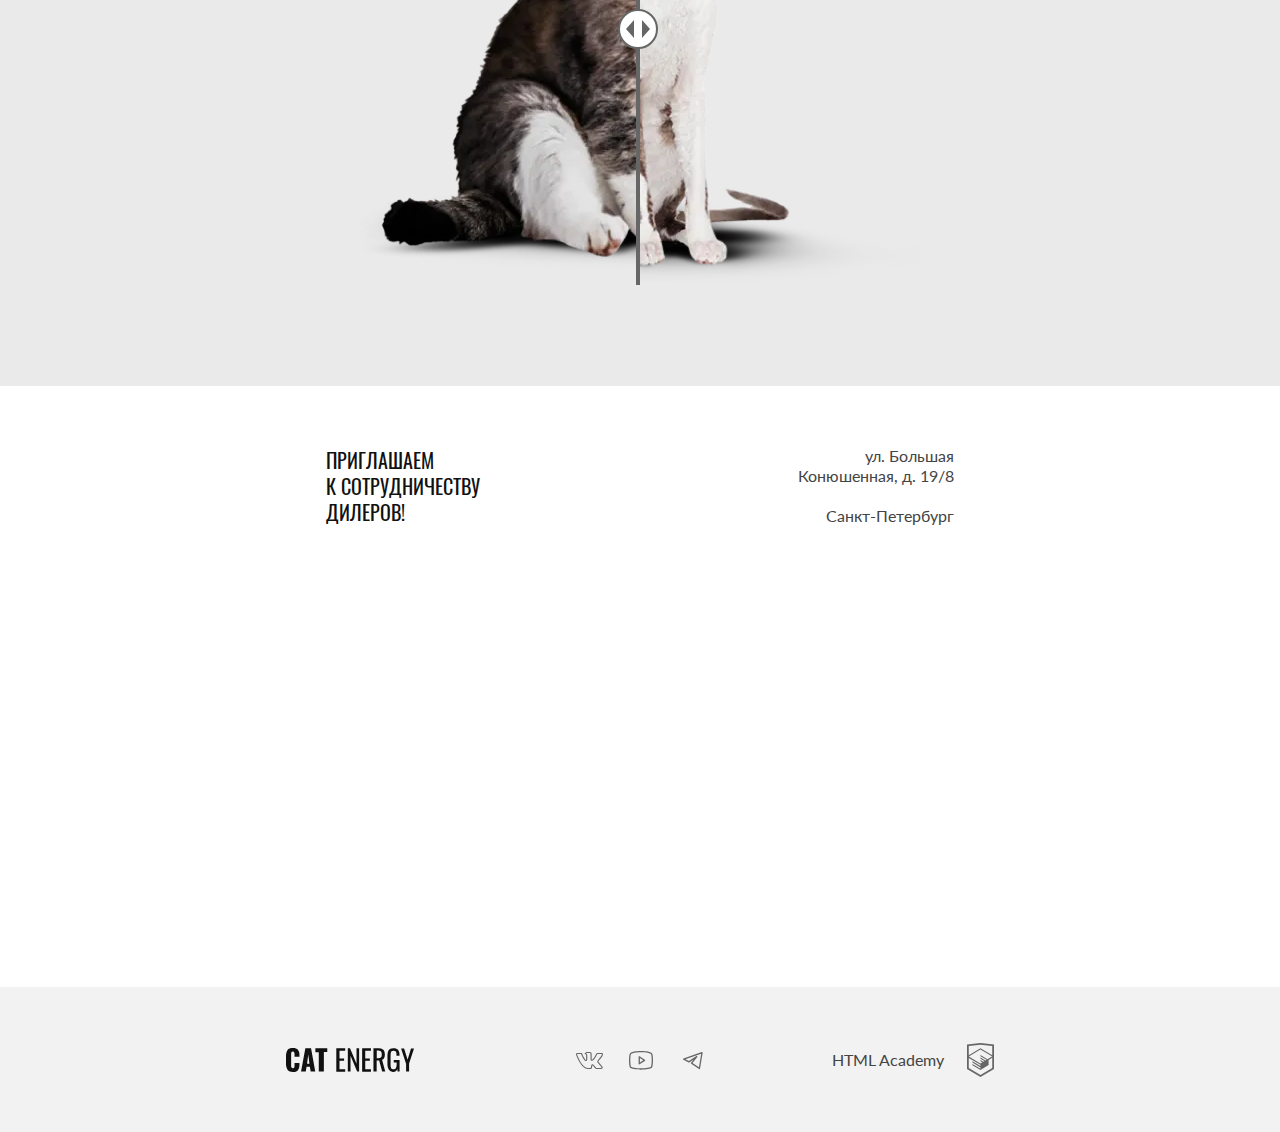
==== commit e6989623: "Deploying to gh-pages from @ webDevUs3r/2530499-cat-energy-32@496cacccf051ea6f9a8619ad0e7fecdb7ec99d" ====
--- a/index.html
+++ b/index.html
@@ -1 +1 @@
-<!DOCTYPE html><html lang="ru"><head><meta charset="UTF-8"><title>Главная страница | Cat Energy</title><meta name="viewport" content="width=device-width,initial-scale=1"><link rel="stylesheet" href="styles/styles.css"><script src="scripts/index.js" defer="defer"></script><link rel="icon" href="favicon.ico"><link rel="icon" href="favicons/icon.svg" type="image/svg+xml"><link rel="apple-touch-icon" href="favicons/apple-touch-icon.png"><link rel="manifest" href="manifest.webmanifest"></head><body class="page"><header class="page__header page-header container"><nav class="page-header__main-navigation main-navigation"><div class="main-navigation__top"><a class="main-navigation__logo logo" href="#"><picture><source media="(min-width: 1440px)" srcset="images/logo-desktop.svg" type="image/svg+xml" width="202" height="59"><source media="(min-width: 768px)" srcset="images/logo-tablet.svg" type="image/svg+xml" width="174" height="50"><img class="logo__image" src="images/logo-mobile.svg" width="190" height="38" alt="Логотип Cat Energy"></picture></a><button class="main-navigation__toggle toggle-button" type="button"><span class="visually-hidden">Открыть меню</span></button></div><ul class="main-navigation__site-navigation site-navigation"><li class="site-navigation__item"><a class="site-navigation__link site-navigation__link--active" href="#">Главная</a></li><li class="site-navigation__item"><a class="site-navigation__link" href="#">Каталог продукции</a></li><li class="site-navigation__item"><a class="site-navigation__link" href="#">Подбор программы</a></li></ul></nav></header><main class="page__content"><h1 class="visually-hidden">Питание для котов | Cat Energy</h1><section class="hero container"><div class="hero__wrapper"><div class="hero__content"><h2 class="hero__title">Функциональное питание для котов</h2><p class="hero__slogan">Занялся собой? Займись котом!</p><a class="hero__button button button--primary button--size-s" href="#">Подобрать программу</a></div><picture class="hero__image-wrapper"><source media="(min-width: 1440px)" srcset="images/hero-desktop@1x.png, images/hero-desktop@2x.png 2x" type="image/png" width="552" height="499"><source media="(min-width: 768px)" srcset="images/hero-tablet@1x.png, images/hero-tablet@2x.png 2x" type="image/png" width="709" height="609"><img class="hero__image" src="images/hero-mobile@1x.png" srcset="images/hero-mobile@2x.png 2x" width="280" height="270" alt="Cat Energy PRO со вкусом курицы"></picture></div></section><section class="product-line container"><h2 class="visually-hidden">Линейки продуктов</h2><ul class="product-line__list"><li class="product-line__item product-preview product-preview--theme-weight-loss"><h3 class="product-preview__title">похудение</h3><p class="product-preview__text">Ваш кот весит больше собаки и почти утратил способность лазить по деревьям? Пора на диету! Cat Energy Slim поможет вашему питомцу сбросить лишний вес.</p><span class="product-preview__line split-line"></span> <a class="product-preview__link link" href="#">каталог slim</a></li><li class="product-line__item product-preview product-preview--theme-weight-gain"><h3 class="product-preview__title">Набор массы</h3><p class="product-preview__text">Заработать авторитет среди дворовых котов и даже собак? Серия Cat Energy Pro поможет вашему коту нарастить необходимые мышцы!</p><span class="product-preview__line split-line"></span> <a class="product-preview__link link" href="#">каталог pro</a></li></ul></section><section class="advantages container"><h2 class="advantages__title">Как это работает</h2><ul class="advantages__list"><li class="advantages__item advantages__item--theme-leaf">Функциональное питание содержит только полезные питательные вещества.</li><li class="advantages__item advantages__item--theme-powder">Выпускается в виде порошка, который нужно лишь залить кипятком и готово.</li><li class="advantages__item advantages__item--theme-eat">Замените один-два приема обычной еды на наше функциональное питание.</li><li class="advantages__item advantages__item--theme-watch">Уже через месяц наслаждайтесь изменениями к лучшему вашего питомца!</li></ul></section><section class="result"><div class="result__wrapper container"><div class="result__content-column"><h2 class="result__title">Живой пример</h2><p class="result__text">Борис сбросил 5 кг за 2 месяца, просто заменив свой обычный корм на Cat Energy Slim. Отличный результат без изнуряющих тренировок! При этом он не менял своих привычек и по-прежнему спит по 16 часов в день.</p><dl class="result__stats"><div class="result__stats-item"><dt class="result__stats-name">снижение веса</dt><dd class="result__stats-difinition">5 кг</dd></div><div class="result__stats-item"><dt class="result__stats-name">затрачено времени</dt><dd class="result__stats-difinition">60 дней</dd></div></dl><p class="result__total"><span class="result__total-name">Затраты на питание:</span> <span class="result__total-price">15 000 руб.</span></p></div><div class="result__slider slider-compare"><div class="slider-compare__image-wrapper"><picture><source media="(min-width: 768px)" srcset="images/slide-tablet-before@1x.png, images/slide-tablet-before@2x.png 2x" type="image/png" width="560" height="512"><img class="slider-compare__image slider-compare__image--before" src="images/slide-mobile-before@1x.png" srcset="images/slide-mobile-before@2x.png 2x" width="280" height="256" alt="До диеты" style="width: 50%"></picture><picture><source media="(min-width: 768px)" srcset="images/slide-tablet-after@1x.png, images/slide-tablet-after@2x.png 2x" type="image/png" width="560" height="512"><img class="slider-compare__image slider-compare__image--after" src="images/slide-mobile-after@1x.png" srcset="images/slide-mobile-after@2x.png 2x" width="280" height="256" alt="После диеты"></picture></div><button class="slider-compare__scrubber" type="button" style="left: 49.3%"><span class="visually-hidden">Сменить слайд</span></button></div></div></section></main><section class="contacts"><h2 class="visually-hidden">Контакты</h2><div class="contacts__wrapper container"><div class="contacts__content"><p class="contacts__text">приглашаем<br>к сотрудничеству дилеров!</p><address class="contacts__address"><span class="contacts__address-street">ул. Большая Конюшенная, д. 19/8</span> <span class="contacts__adress-city">Санкт-Петербург</span></address></div></div><div class="contacts__map"><iframe src="https://www.google.com/maps/embed?pb=!1m18!1m12!1m3!1d1998.6037876791663!2d30.320467111580058!3d59.93871647481049!2m3!1f0!2f0!3f0!3m2!1i1024!2i768!4f13.1!3m3!1m2!1s0x4696310fca145cc1%3A0x42b32648d8238007!2sBolshaya%20Konyushennaya%20St%2C%2019%2F8%2C%20Sankt-Peterburg%2C%20191186!5e0!3m2!1sen!2sru!4v1723903641111!5m2!1sen!2sru" width="320" height="362" allowfullscreen title="Офис компании по адресу ул. Большая Конюшенная, д. 19/8 Санкт-Петербург"></iframe></div></section><footer class="page__footer page-footer"><div class="page-footer__wrapper container"><a class="page-footer__logo logo-second" href="https://htmlacademy.ru/intensive/adaptive"><img class="logo-second__image" src="images/logo-second.svg" width="128" height="25" alt="Логотип Cat Energy"> </a><span class="page-footer__line split-line"></span><ul class="page-footer__social social"><li class="social__item"><a class="social__link social__link--theme-vk" href="#"><span class="visually-hidden">Вконтакте</span></a></li><li class="social__item"><a class="social__link social__link--theme-youtube" href="#"><span class="visually-hidden">Youtube</span></a></li><li class="social__item"><a class="social__link social__link--theme-telegram" href="#"><span class="visually-hidden">Телеграм</span></a></li></ul><span class="page-footer__line split-line"></span> <a class="page-footer__copyright" href="#">HTML Academy</a></div></footer></body></html>+<!DOCTYPE html><html lang="ru"><head><meta charset="UTF-8"><title>Главная страница | Cat Energy</title><meta name="viewport" content="width=device-width,initial-scale=1"><link rel="preload" media="(max-width: 767px)" href="images/hero-mobile@1x.webp" as="image" type="image/webp"><link rel="preload" media="(max-width: 767px) and (min-resolution: 2dppx)" href="images/hero-mobile@2x.webp" as="image" type="image/webp"><link rel="preload" media="(min-width: 768px)" href="/images/hero-tablet@1x.webp" as="image" type="image/webp"><link rel="preload" media="(min-width: 768px) and (min-resolution: 2dppx)" href="/images/hero-tablet@2x.webp" as="image" type="image/webp"><link rel="preload" media="(min-width: 1440px)" href="/images/hero-desktop@1x.webp" as="image" type="image/webp"><link rel="preload" media="(min-width: 1440px) and (min-resolution: 2dppx)" href="/images/hero-desktop@2x.webp" as="image" type="image/webp"><link rel="preload" media="(max-width: 767px)" href="/images/hero-bg-mobile@1x.webp" as="image" type="image/webp"><link rel="preload" media="(max-width: 767px) and (min-resolution: 2dppx)" href="/images/hero-bg-mobile@2x.webp" as="image" type="image/webp"><link rel="preload" media="(min-width: 1440px)" href="/images/hero-bg-desktop@1x.webp" as="image" type="image/webp"><link rel="preload" media="(min-width: 1440px) and (min-resolution: 2dppx)" href="/images/hero-bg-desktop@2x.webp" as="image" type="image/webp"><link rel="preload" href="styles/styles.css" as="style"><link rel="preload" href="scripts/index.js" as="script"><link rel="stylesheet" href="styles/styles.css"><script src="scripts/index.js" defer="defer"></script><link rel="icon" href="favicon.ico"><link rel="icon" href="favicons/icon.svg" type="image/svg+xml"><link rel="apple-touch-icon" href="favicons/apple-touch-icon.png"><link rel="manifest" href="manifest.webmanifest"></head><body class="page page--theme-promo"><header class="page__header page-header container"><nav class="page-header__main-navigation main-navigation"><div class="main-navigation__top"><a class="main-navigation__logo logo" href="#"><picture><source media="(min-width: 1440px)" srcset="images/logo-desktop.svg" type="image/svg+xml" width="202" height="59"><source media="(min-width: 768px)" srcset="images/logo-tablet.svg" type="image/svg+xml" width="174" height="50"><img class="logo__image" src="images/logo-mobile.svg" width="190" height="38" alt="Логотип Cat Energy"></picture></a><button class="main-navigation__toggle toggle-button" type="button"><span class="visually-hidden">Открыть меню</span></button></div><ul class="main-navigation__site-navigation site-navigation"><li class="site-navigation__item"><a class="site-navigation__link site-navigation__link--active" href="#">Главная</a></li><li class="site-navigation__item"><a class="site-navigation__link" href="#">Каталог продукции</a></li><li class="site-navigation__item"><a class="site-navigation__link" href="#">Подбор программы</a></li></ul></nav></header><main class="page__content"><h1 class="visually-hidden">Питание для котов | Cat Energy</h1><section class="hero"><div class="hero__wrapper container"><div class="hero__content"><h2 class="hero__title">Функциональное питание для котов</h2><p class="hero__slogan">Занялся собой? Займись котом!</p><a class="hero__button button button--primary button--size-s" href="#">Подобрать программу</a></div><picture class="hero__image-wrapper"><source media="(min-width: 1440px)" srcset="images/hero-desktop@1x.webp, images/hero-desktop@2x.webp 2x" type="image/webp" width="552" height="499"><source media="(min-width: 768px)" srcset="images/hero-tablet@1x.webp, images/hero-tablet@2x.webp 2x" type="image/webp" width="709" height="609"><source srcset="images/hero-mobile@1x.webp, images/hero-mobile@2x.webp 2x" type="image/webp" width="280" height="270"><source media="(min-width: 1440px)" srcset="images/hero-desktop@1x.png, images/hero-desktop@2x.png 2x" type="image/png" width="552" height="499"><source media="(min-width: 768px)" srcset="images/hero-tablet@1x.png, images/hero-tablet@2x.png 2x" type="image/png" width="709" height="609"><img class="hero__image" src="images/hero-mobile@1x.png" srcset="images/hero-mobile@2x.png 2x" width="280" height="270" alt="Cat Energy PRO со вкусом курицы"></picture></div></section><section class="product-line container"><h2 class="visually-hidden">Линейки продуктов</h2><ul class="product-line__list"><li class="product-line__item product-preview product-preview--theme-weight-loss"><h3 class="product-preview__title">похудение</h3><p class="product-preview__text">Ваш кот весит больше собаки и почти утратил способность лазить по деревьям? Пора на диету! Cat Energy Slim поможет вашему питомцу сбросить лишний вес.</p><span class="product-preview__line split-line"></span> <a class="product-preview__link link" href="#">каталог slim</a></li><li class="product-line__item product-preview product-preview--theme-weight-gain"><h3 class="product-preview__title">Набор массы</h3><p class="product-preview__text">Заработать авторитет среди дворовых котов и даже собак? Серия Cat Energy Pro поможет вашему коту нарастить необходимые мышцы!</p><span class="product-preview__line split-line"></span> <a class="product-preview__link link" href="#">каталог pro</a></li></ul></section><section class="advantages container"><h2 class="advantages__title">Как это работает</h2><ul class="advantages__list"><li class="advantages__item advantages__item--theme-leaf">Функциональное питание содержит только полезные питательные вещества.</li><li class="advantages__item advantages__item--theme-powder">Выпускается в виде порошка, который нужно лишь залить кипятком и готово.</li><li class="advantages__item advantages__item--theme-eat">Замените один-два приема обычной еды на наше функциональное питание.</li><li class="advantages__item advantages__item--theme-watch">Уже через месяц наслаждайтесь изменениями к лучшему вашего питомца!</li></ul></section><section class="result"><div class="result__wrapper container"><div class="result__content-column"><h2 class="result__title">Живой пример</h2><p class="result__text">Борис сбросил 5 кг за 2 месяца, просто заменив свой обычный корм на Cat Energy Slim. Отличный результат без изнуряющих тренировок! При этом он не менял своих привычек и по-прежнему спит по 16 часов в день.</p><dl class="result__stats"><div class="result__stats-item"><dt class="result__stats-name">снижение веса</dt><dd class="result__stats-difinition">5 кг</dd></div><div class="result__stats-item"><dt class="result__stats-name">затрачено времени</dt><dd class="result__stats-difinition">60 дней</dd></div></dl><p class="result__total"><span class="result__total-name">Затраты на питание:</span> <span class="result__total-price">15 000 руб.</span></p></div><div class="result__slider slider-compare"><div class="slider-compare__image-wrapper"><picture><source media="(min-width: 768px)" srcset="images/slide-tablet-before@1x.webp, images/slide-tablet-before@2x.webp 2x" type="image/webp" width="560" height="512"><source srcset="images/slide-mobile-before@1x.webp, images/slide-mobile-before@2x.webp 2x" type="image/webp" width="280" height="256"><source media="(min-width: 768px)" srcset="images/slide-tablet-before@1x.png, images/slide-tablet-before@2x.png 2x" type="image/png" width="560" height="512"><img class="slider-compare__image slider-compare__image--before" src="images/slide-mobile-before@1x.png" srcset="images/slide-mobile-before@2x.png 2x" loading="lazy" width="280" height="256" alt="До диеты"></picture><picture><source media="(min-width: 768px)" srcset="images/slide-tablet-after@1x.webp, images/slide-tablet-after@2x.webp 2x" type="image/webp" width="560" height="512"><source srcset="images/slide-mobile-after@1x.webp, images/slide-mobile-after@2x.webp 2x" type="image/webp" width="280" height="256"><source media="(min-width: 768px)" srcset="images/slide-tablet-after@1x.png, images/slide-tablet-after@2x.png 2x" type="image/png" width="560" height="512"><img class="slider-compare__image slider-compare__image--after" src="images/slide-mobile-after@1x.png" srcset="images/slide-mobile-after@2x.png 2x" loading="lazy" width="280" height="256" alt="После диеты"></picture></div><button class="slider-compare__scrubber" type="button" style="left: 49.3%"><span class="visually-hidden">Сменить слайд</span></button></div></div></section></main><section class="contacts"><h2 class="visually-hidden">Контакты</h2><div class="contacts__wrapper container"><div class="contacts__content"><p class="contacts__text">приглашаем<br>к сотрудничеству дилеров!</p><address class="contacts__address"><span class="contacts__address-street">ул. Большая Конюшенная, д. 19/8</span> <span class="contacts__adress-city">Санкт-Петербург</span></address></div></div><div class="contacts__map"><iframe src="https://www.google.com/maps/embed?pb=!1m18!1m12!1m3!1d1998.6037876791663!2d30.320467111580058!3d59.93871647481049!2m3!1f0!2f0!3f0!3m2!1i1024!2i768!4f13.1!3m3!1m2!1s0x4696310fca145cc1%3A0x42b32648d8238007!2sBolshaya%20Konyushennaya%20St%2C%2019%2F8%2C%20Sankt-Peterburg%2C%20191186!5e0!3m2!1sen!2sru!4v1723903641111!5m2!1sen!2sru" width="320" height="362" allowfullscreen loading="lazy" title="Офис компании по адресу ул. Большая Конюшенная, д. 19/8 Санкт-Петербург"></iframe></div></section><footer class="page__footer page-footer"><div class="page-footer__wrapper container"><a class="page-footer__logo logo-second" href="https://htmlacademy.ru/intensive/adaptive"><img class="logo-second__image" src="images/logo-second.svg" width="128" height="25" alt="Логотип Cat Energy"> </a><span class="page-footer__line split-line"></span><ul class="page-footer__social social"><li class="social__item"><a class="social__link social__link--theme-vk" href="#"><span class="visually-hidden">Вконтакте</span></a></li><li class="social__item"><a class="social__link social__link--theme-youtube" href="#"><span class="visually-hidden">Youtube</span></a></li><li class="social__item"><a class="social__link social__link--theme-telegram" href="#"><span class="visually-hidden">Телеграм</span></a></li></ul><span class="page-footer__line split-line"></span> <a class="page-footer__copyright" href="#">HTML Academy</a></div></footer></body></html>--- a/styles/styles.css
+++ b/styles/styles.css
@@ -1 +1 @@
-@font-face{font-family:Lato;font-weight:400;font-style:normal;font-display:swap;src:url(../fonts/lato/Lato-Regular.woff2)format("woff2")}@font-face{font-family:Oswald;font-weight:400;font-style:normal;font-display:swap;src:url(../fonts/oswald/oswaldregular.woff2)format("woff2")}.container{box-sizing:border-box;width:320px;margin-left:auto;margin-right:auto;padding-left:20px;padding-right:20px}@media (width>=768px){.container{width:768px;padding-left:30px;padding-right:30px}}@media (width>=1440px){.container{width:1440px;padding-left:110px;padding-right:110px}}.visually-hidden{white-space:nowrap;-webkit-clip-path:inset(100%);clip-path:inset(100%);clip:rect(0 0 0 0);border:0;width:1px;height:1px;margin:-1px;padding:0;position:absolute;overflow:hidden}.button{box-sizing:border-box;text-transform:uppercase;text-align:center;cursor:pointer;background-color:#0000;border:none;font-family:Oswald,sans-serif;text-decoration:none;display:inline-block}.button--primary{color:#fff;background-color:#68b738}.button--primary:hover,.button--primary:focus{background-color:#5eaa2f}.button--primary:active{color:#ffffff4d;background-color:#5eaa2f}.button--secondary{color:#444;background-color:#f2f2f2}.button--secondary:hover,.button--secondary:focus,.button--secondary:active{background-color:#ebebeb}.button--size-s{padding:10px 15px;font-size:16px;line-height:125%}.button--size-m{padding:15px;font-size:20px;line-height:130%}.toggle-button{cursor:pointer;background-color:#0000;border:none;width:26px;height:24px;padding:0;position:relative}.toggle-button:before{content:"";background-color:#000;width:26px;height:2px;position:absolute;top:3px;left:0;box-shadow:0 8px #000,0 16px #000}.toggle-button--opened:before,.toggle-button--opened:after{content:"";width:25px;height:2px;position:absolute;top:11px;left:0}.toggle-button--opened:before{box-shadow:none;left:4px;transform:rotate(47deg)}.toggle-button--opened:after{background-color:#000;left:4px;transform:rotate(-45deg)}.link{text-transform:uppercase;text-align:center;color:#000;align-items:center;gap:17px;font-family:Oswald,sans-serif;font-size:16px;line-height:100%;text-decoration:none;display:inline-flex}.link:hover:after,.link:focus:after{background-size:32px 12px;width:32px}.link:active{opacity:.3}.link:after{content:"";background-image:url(../icons/stack.svg#icon-arrow);background-repeat:no-repeat;width:24px;height:12px}@media (width>=768px){.link{gap:25px;font-size:20px}}.input{box-sizing:border-box;text-transform:uppercase;color:#444;border:1px solid #e7e7e7;outline:none;padding:10px 20px;font-family:Oswald,sans-serif;font-size:20px;font-weight:400}.input::placeholder{color:#444}.input:hover{border-color:#cdcdcd}.input:focus{border-width:2px;border-color:#444;padding:9px 19px}.input--danger{border-color:#ff8282}.logo:hover,.logo:focus{opacity:.8}.logo:active{opacity:.6}.logo__image{display:block}.logo-second{display:flex}.logo-second:hover,.logo-second:focus{opacity:.8}.logo-second:active{opacity:.6}.social{flex-wrap:wrap;align-items:center;gap:24px;margin:0;padding:0;list-style:none;display:flex}.social__link{background-color:#666;width:28px;height:22px;display:block;-webkit-mask-repeat:no-repeat;mask-repeat:no-repeat}.social__link:hover,.social__link:focus{background-color:#68b738}.social__link:active{opacity:.3;background-color:#68b738}.social__link--theme-vk{-webkit-mask-image:url(../icons/stack.svg#icon-vk);mask-image:url(../icons/stack.svg#icon-vk)}.social__link--theme-youtube{-webkit-mask-image:url(../icons/stack.svg#icon-youtube);mask-image:url(../icons/stack.svg#icon-youtube)}.social__link--theme-telegram{-webkit-mask-image:url(../icons/stack.svg#icon-tg);mask-image:url(../icons/stack.svg#icon-tg)}.split-line{background-color:#d9d9d9;height:1px;display:block}.split-line--theme-light{background-color:#ebebeb}.split-line--theme-special{background-color:#cdcdcd}.split-line--width-outside{position:relative}.split-line--width-outside:before{content:"";background-color:inherit;width:20px;height:1px;position:absolute;bottom:0;left:-20px}.split-line--width-outside:after{content:"";background-color:inherit;width:20px;height:1px;position:absolute;bottom:0;right:-20px}.title{color:#000;background-color:#fff;width:-moz-fit-content;width:fit-content;margin:0;font-family:Oswald,sans-serif;font-size:24px;font-weight:400;line-height:100%}@media (width>=768px){.title{font-size:32px}}@media (width>=1440px){.title{font-size:40px}}.title--decorative-line{padding-right:40px;position:relative}@media (width>=768px){.title--decorative-line{padding-left:40px}}.title--decorative-line:after{content:"";z-index:-1;background-color:#68b738;width:100vw;height:2px;margin-top:12px;position:absolute;top:0;left:0}@media (width>=768px){.title--decorative-line:before{content:"";z-index:-1;background-color:#68b738;width:100vw;height:2px;margin-top:12px;position:absolute;top:0;right:0}}.characteristics{margin:0;font-size:12px;line-height:133%}@media (width>=768px){.characteristics{flex-direction:column;gap:5px;font-size:16px;line-height:125%;display:flex}}.characteristics__item{grid-template-columns:repeat(2,50%);display:grid}@media (width>=768px){.characteristics__item{border-bottom:1px solid #cdcdcd;padding-top:2px;padding-bottom:2px}}.characteristics__value{justify-self:end;margin:0 0 0 10px}.slider-compare{background-color:#eaeaea;position:relative}@media (width>=768px){.slider-compare{background-color:#fff}}.slider-compare__image-wrapper{grid-template:"compare"1fr/1fr;width:100%;height:100%;display:grid}.slider-compare picture{grid-area:compare}.slider-compare picture:first-child{z-index:2}.slider-compare__image{object-position:top left;background-color:#eaeaea;max-width:-moz-fit-content;max-width:fit-content;height:100%;display:block}@media (width>=768px){.slider-compare__image{background-image:linear-gradient(#fff,#fff 29.5%,#eaeaea 29.5%)}}@media (width>=1440px){.slider-compare__image{background-image:linear-gradient(#fff,#fff 26.4%,#f2f2f2 26.4%)}}.slider-compare__image--before{z-index:1}.slider-compare__scrubber{z-index:2;cursor:col-resize;background-color:#666;border:none;width:4px;height:100%;padding:0;position:absolute;top:0}.slider-compare__scrubber:before{content:"";box-sizing:border-box;cursor:pointer;background-image:url(../icons/stack.svg#icon-scrubber);background-repeat:no-repeat;width:40px;height:40px;position:absolute;top:calc(50% - 20px);left:-18px}.slider-compare__scrubber:hover:before,.slider-compare__scrubber:focus-visible:before{background-image:url(../icons/stack.svg#icon-scrubber-hover)}.slider-compare__scrubber:active:before{background-image:url(../icons/stack.svg#icon-scrubber-active)}.slider-compare__scrubber:hover,.slider-compare__scrubber:focus-visible{background-color:#68b738}.slider-compare__scrubber:active{opacity:.6;background-color:#68b738}.gift{grid-template-areas:"space";display:grid}.gift__content{flex-direction:column;order:1;grid-area:space;align-items:center;gap:48px;padding:59px 58px 40px;display:flex}@media (width>=768px){.gift__content{flex-direction:row;justify-content:space-between;padding:57px 125px 60px 77px}}@media (width>=1440px){.gift__content{flex-direction:column;justify-content:start;gap:46px;padding:56px 40px 40px}}.gift__content:before{content:"";background-image:url(../icons/stack.svg#icon-gift);background-repeat:no-repeat;width:78px;height:81px}.gift__text{text-align:center;color:#fff;width:161px;margin:0;font-size:16px;line-height:125%}@media (width>=768px){.gift__text{text-align:left}}@media (width>=1440px){.gift__text{text-align:center}}.gift__image-wrapper{grid-area:space}.gift__image{width:100%;height:100%;display:block}.subscribe-form{margin:0}@media (width>=768px){.subscribe-form{grid-template-columns:376px auto;grid-template-areas:"input button";display:grid}}@media (width>=1440px){.subscribe-form{grid-template-columns:496px auto}}.subscribe-form__email-field{width:100%;margin-bottom:16px}@media (width>=768px){.subscribe-form__email-field{grid-area:input;margin-bottom:0}}.subscribe-form__button{width:100%}@media (width>=768px){.subscribe-form__button{grid-area:button}}.product-preview{background-color:#f2f2f2;padding:30px 20px 19px;position:relative}@media (width>=768px){.product-preview{grid-template-columns:340px 1fr;grid-template-areas:"title.""text.""button.";padding:77px 53px 62px;display:grid}}@media (width>=1440px){.product-preview{padding-bottom:61px;padding-left:52px;padding-right:52px;display:block}}.product-preview:before{content:"";position:absolute}.product-preview--theme-weight-gain:before{background-image:url(../icons/stack.svg#weight-gain);background-repeat:no-repeat;width:67px;height:50px;top:24px;left:13px}@media (width>=768px){.product-preview--theme-weight-gain:before{background-image:url(../icons/stack.svg#weight-gain-tablet);width:268px;height:200px;top:91px;left:auto;right:29px}}@media (width>=1440px){.product-preview--theme-weight-gain:before{width:134px;height:100px;top:47px;left:33px;right:auto}}.product-preview--theme-weight-loss:before{background-image:url(../icons/stack.svg#weight-loss);background-repeat:no-repeat;width:50px;height:53px;top:21px;left:20px}@media (width>=768px){.product-preview--theme-weight-loss:before{background-image:url(../icons/stack.svg#weight-loss-tablet);width:200px;height:211px;top:81px;left:auto;right:63px}}@media (width>=1440px){.product-preview--theme-weight-loss:before{width:100px;height:106px;top:41px;left:52px;right:auto}}.product-preview__title{text-transform:uppercase;color:#000;margin:0 0 29px 71px;font-family:Oswald,sans-serif;font-size:24px;line-height:154%}@media (width>=768px){.product-preview__title{grid-area:title;margin-bottom:24px;margin-left:0;font-size:36px;line-height:100%}}@media (width>=1440px){.product-preview__title{margin-bottom:73px;margin-left:162px}}.product-preview__text{margin:0 0 22px}@media (width>=768px){.product-preview__text{color:#000;grid-area:text;margin-bottom:57px;font-size:16px;line-height:150%}}@media (width>=1440px){.product-preview__text{margin-bottom:32px}}.product-preview__link{margin-right:auto}@media (width>=768px){.product-preview__link{grid-area:button}}.product-preview__line{margin-bottom:19px}@media (width>=768px){.product-preview__line{display:none}}.card-preview{grid-template-columns:repeat(2,50%);grid-template-areas:"image info""button button";row-gap:17px;padding-top:20px;padding-bottom:25px;display:grid}@media (width>=768px){.card-preview{background-image:linear-gradient(#fff,#fff 13%,#f2f2f2 13%);grid-template:"image"210px"info"1fr"button"/1fr;row-gap:22px;padding:0 37px 40px}}@media (width>=1440px){.card-preview{row-gap:12px;padding-left:38px;padding-right:38px}}.card-preview__info{grid-area:info}@media (width>=768px){.card-preview__info{grid-template-rows:1fr auto;gap:21px;margin-bottom:10px;display:grid}}@media (width>=1440px){.card-preview__info{gap:23px;margin-bottom:20px}}.card-preview__info-link{cursor:pointer;text-decoration:none}.card-preview__info-link:hover,.card-preview__info-link:focus{opacity:.8}.card-preview__info-link:active{opacity:.6}.card-preview__title{text-transform:uppercase;color:#222;margin:0 64px 14px 0;font-family:Oswald,sans-serif;font-size:16px;font-weight:400;line-height:125%}@media (width>=768px){.card-preview__title{text-align:center;margin-bottom:0;margin-left:50px;margin-right:50px;font-size:20px;line-height:120%}}@media (width>=1440px){.card-preview__title{margin-bottom:23px;margin-left:13px;margin-right:13px}}.card-preview__link{cursor:pointer;grid-area:image;justify-content:center;align-items:center;display:flex}.card-preview__link:hover{opacity:.8}.card-preview__link:active{opacity:.6}@media (width>=768px){.card-preview__link{justify-self:center;width:200px;height:210px}}@media (width>=1440px){.card-preview__link{width:169px}}.card-preview__button{grid-area:button}@media (width>=768px){.card-preview__button{align-self:end}}.card-empty{box-sizing:border-box;flex-direction:column;align-items:center;padding-top:25px;padding-bottom:25px;display:flex}.card-empty:before{content:"";background-image:url(../icons/stack.svg#icon-plus);background-repeat:no-repeat;width:30px;height:30px;margin-bottom:23px}@media (width>=768px){.card-empty{border:2px solid #f2f2f2;padding:50px 37px 40px}.card-empty:before{width:60px;height:60px;margin-bottom:50px}}@media (width>=1440px){.card-empty{padding-left:38px;padding-right:38px}.card-empty:before{margin-bottom:40px}}.card-empty__title{text-transform:uppercase;text-align:center;color:#111;margin:0 0 8px;font-family:Oswald,sans-serif;font-size:16px;font-weight:400;line-height:125%}@media (width>=768px){.card-empty__title{margin-bottom:23px;margin-left:40px;margin-right:40px;font-size:20px;line-height:120%}}@media (width>=1440px){.card-empty__title{margin-bottom:26px;margin-left:0;margin-right:0}}.card-empty__text{text-align:center;margin:0 0 21px;font-size:12px;line-height:133%}@media (width>=768px){.card-empty__text{margin-left:40px;margin-right:40px;font-size:16px;line-height:112%}}@media (width>=1440px){.card-empty__text{margin-left:0;margin-right:0}}.card-empty__button{width:100%}@media (width>=768px){.card-empty__button{margin-top:auto}}.product-extra{padding-top:13px;padding-bottom:19px}@media (width>=768px){.product-extra{grid-template-columns:1fr 263px;grid-template-areas:"title params""button button";gap:20px 30px;padding:26px 38px 28px;display:grid}}@media (width>=1440px){.product-extra{grid-template-columns:1fr 286px 244px;grid-template-areas:"title params button";align-items:center;column-gap:40px;padding:15px 0 17px}}.product-extra__title{text-transform:uppercase;color:#222;margin:0 0 13px;font-family:Oswald,sans-serif;font-size:16px;font-weight:400;line-height:100%}@media (width>=768px){.product-extra__title{grid-area:title;margin-bottom:0;font-size:20px}}.product-extra__params{margin:0 0 15px;line-height:143%}@media (width>=768px){.product-extra__params{grid-area:params;margin-bottom:0;font-size:16px;line-height:125%}}.product-extra__params-item{grid-template-columns:repeat(2,50%);display:grid}.product-extra__params-value{text-align:right;margin:0 0 0 10px}.product-extra__button{width:100%}@media (width>=768px){.product-extra__button{grid-area:button}}.site-navigation{text-transform:uppercase;background-color:#fff;margin:0;padding:0;font-family:Oswald,sans-serif;font-size:20px;line-height:100%;list-style:none}@media (width>=768px){.site-navigation{background-color:#0000;flex-wrap:wrap;align-items:center;gap:32px;font-size:18px;line-height:133%;display:flex}}@media (width>=1440px){.site-navigation{font-size:20px;line-height:100%}}.site-navigation__item{border-bottom:1px solid #e6e6e6}.site-navigation__item:first-child{border-top:1px solid #e6e6e6}@media (width>=768px){.site-navigation__item{border:none}.site-navigation__item:first-child{border-top:none}}.site-navigation__link{color:#000;text-align:center;cursor:pointer;width:100%;padding-top:22px;padding-bottom:23px;text-decoration:none;display:inline-block}@media (width>=768px){.site-navigation__link{width:auto;padding:0 0 10px;position:relative}.site-navigation__link:not(.site-navigation__link--active):hover,.site-navigation__link:not(.site-navigation__link--active):focus-visible{color:#0009}.site-navigation__link:not(.site-navigation__link--active):active{color:#0000004d}}@media (width>=1440px){.site-navigation__link{color:#fff}.site-navigation__link:not(.site-navigation__link--active):hover,.site-navigation__link:not(.site-navigation__link--active):focus-visible{color:#fff9}.site-navigation__link:not(.site-navigation__link--active):active{color:#ffffff4d}.site-navigation--inner .site-navigation__link{color:#000}.site-navigation--inner .site-navigation__link:not(.site-navigation__link--active):hover{color:#0009}}@media (width>=768px){.site-navigation__link--active{cursor:default;position:relative}.site-navigation__link--active:after{content:"";background-color:#68b738;width:100%;height:2px;position:absolute;bottom:1px;left:0;right:0}}@media (width>=1440px){.site-navigation__link--active:after{background-color:#fff;bottom:-3px}}.site-navigation--inner .site-navigation__link--active:after{background-color:#68b738}.main-navigation{padding-top:13px}@media (width>=768px){.main-navigation{justify-content:space-between;align-items:start;padding-top:25px;padding-bottom:25px;display:flex}}@media (width>=1440px){.main-navigation{padding-top:55px}}@media (width<=767px){.main-navigation--opened .main-navigation__site-navigation{width:100%;display:block;position:absolute;top:65px;left:0;right:0}.main-navigation--no-js .main-navigation__site-navigation{width:100%;display:block;position:static}.main-navigation--no-js .main-navigation__toggle{display:none}}.main-navigation__top{justify-content:space-between;align-items:center;padding-bottom:14px;display:flex}@media (width>=768px){.main-navigation__top{padding-bottom:0}}.main-navigation__logo{width:190px;height:38px}@media (width>=768px){.main-navigation__logo{width:174px;height:50px}}@media (width>=1440px){.main-navigation__logo{width:202px;height:59px}}.main-navigation__toggle{margin-top:-2px}@media (width>=768px){.main-navigation__toggle{display:none}}@media (width<=767px){.main-navigation__site-navigation{z-index:5;display:none}}@media (width>=768px){.main-navigation__site-navigation{width:436px;padding-top:15px}}@media (width>=1440px){.main-navigation__site-navigation{width:475px;padding-top:20px}}.page-header{z-index:5;position:relative}@media (width<=767px){.page-header{position:relative}}.hero{background-image:url(../images/hero-bg-mobile@1x.png);background-position:50% 0;background-repeat:no-repeat;background-size:320px 302px;padding-top:27px;padding-bottom:20px;position:relative}@media (resolution>=2dppx){.hero{background-image:url(../images/hero-bg-mobile@2x.png)}}@media (width>=768px){.hero{background:0 0;padding-top:40px;padding-bottom:0}}@media (width>=1440px){.hero{background-image:url(../images/hero-bg-desktop@1x.png);background-position:right 0 top 4px;background-repeat:no-repeat;background-size:720px 694px;padding-top:143px;padding-bottom:52px;position:relative}}@media (width>=1440px) and (resolution>=2dppx){.hero{background-image:url(../images/hero-bg-desktop@2x.png)}}@media (width>=1440px){.hero__wrapper{grid-template-columns:1fr 1fr;display:grid}}.hero__content{z-index:2;position:relative}@media (width>=768px){.hero__content{width:420px;margin-left:90px}}@media (width>=1440px){.hero__content{margin-top:84px;margin-left:80px}}.hero__title{text-align:center;color:#fff;margin:0 0 25px;font-family:Oswald,sans-serif;font-size:36px;font-weight:400;line-height:100%}@media (width>=768px){.hero__title{color:#000;text-align:left;margin-bottom:40px;font-size:60px}}.hero__slogan{text-transform:uppercase;text-align:center;color:#fff;margin:0 0 302px;font-family:Oswald,sans-serif;line-height:100%}@media (width>=768px){.hero__slogan{color:#000;text-align:left;margin-bottom:50px;font-size:20px}}@media (width>=1440px){.hero__slogan{margin-bottom:52px}}.hero__image{margin-left:auto;margin-right:auto;display:block;position:absolute;bottom:63px;left:0;right:0}@media (width>=768px){.hero__image{margin:-85px 0 0;position:static}}@media (width>=1440px){.hero__image{margin-top:4px;margin-left:-163px}}.hero__button{width:100%}@media (width>=768px){.hero__button{width:244px}}@media (width>=1440px){.product-line{padding-top:82px}}.product-line__list{flex-direction:column;gap:20px;margin:0;padding:0;list-style:none;display:flex}@media (width>=768px){.product-line__list{gap:30px}}@media (width>=1440px){.product-line__list{grid-template-columns:repeat(2,570px);gap:80px;display:grid}}.advantages{padding-top:20px;padding-bottom:49px}@media (width>=768px){.advantages{padding-top:44px;padding-bottom:47px}}@media (width>=1440px){.advantages{padding-top:71px;padding-bottom:34px}}.advantages__title{color:#000;margin:0 0 40px;font-family:Oswald,sans-serif;font-size:36px;font-weight:400;line-height:111%}@media (width>=768px){.advantages__title{text-align:left;margin-bottom:32px;font-size:60px;line-height:100%}}.advantages__list{flex-direction:column;gap:20px;margin:0;padding:0;list-style:none;display:flex}@media (width>=768px){.advantages__list{counter-reset:advantages;grid-template-columns:repeat(2,249px);gap:38px 135px;display:grid}}@media (width>=1440px){.advantages__list{counter-reset:advantages;grid-template-columns:repeat(4,245px);justify-content:space-between;column-gap:77px;display:grid}}.advantages__item{gap:20px;padding-top:2px;display:flex}@media (width>=768px){.advantages__item{counter-increment:advantages;flex-direction:column;gap:31px;padding-top:40px;padding-bottom:57px;font-size:16px;line-height:150%;position:relative}.advantages__item:after{content:counter(advantages);z-index:-1;text-align:center;color:#f2f2f2;font-family:Oswald,sans-serif;font-size:280px;font-weight:400;line-height:100%;position:absolute;top:0;right:0}.advantages__item:first-child{width:230px}.advantages__item:nth-child(2){width:246px}.advantages__item:nth-child(3){width:247px}}@media (width>=1440px){.advantages__item:first-child{width:225px}.advantages__item:nth-child(4){width:248px}}.advantages__item:before{content:"";background-color:#68b738;background-position:50%;background-repeat:no-repeat;flex-shrink:0;width:60px;height:60px;margin-top:-2px}@media (width>=768px){.advantages__item:before{width:80px;height:80px;margin-top:0}}.advantages__item--theme-leaf:before{background-image:url(../icons/stack.svg#icon-leaf);background-size:25px 28px}.advantages__item--theme-powder:before{background-image:url(../icons/stack.svg#icon-powder);background-size:27px 29px}.advantages__item--theme-eat:before{background-image:url(../icons/stack.svg#icon-eat);background-size:26px 30px}.advantages__item--theme-watch:before{background-image:url(../icons/stack.svg#icon-watch);background-size:27px 31px}.result{background-color:#eaeaea;padding-top:25px;padding-bottom:40px}@media (width>=768px){.result{background-color:#0000;background-image:linear-gradient(#fff,#fff 57.3%,#eaeaea 57.3%);padding-top:45px;padding-bottom:101px}}@media (width>=1440px){.result{background-image:linear-gradient(#fff,#fff 27%,#f2f2f2 27%);padding-top:35px;padding-bottom:75px}.result__wrapper{flex-wrap:wrap;align-items:start;display:flex}}.result__content-column{margin-bottom:19px}@media (width>=768px){.result__content-column{grid-template-columns:367px 250px;grid-template-areas:"title.""text text""stats count";column-gap:91px;margin-bottom:79px;display:grid}}@media (width>=1440px){.result__content-column{grid-template-columns:436px;grid-template-areas:"title""text""stats""count";width:436px;margin-bottom:0}}.result__title{color:#000;margin:0 0 40px;font-family:Oswald,sans-serif;font-size:36px;font-weight:400;line-height:111%}@media (width>=768px){.result__title{grid-area:title;margin-bottom:60px;font-size:60px;line-height:100%}}@media (width>=1440px){.result__title{margin-bottom:146px}}.result__text{margin:0 0 19px}@media (width>=768px){.result__text{grid-area:text;margin-bottom:55px;font-size:16px;line-height:150%}}@media (width>=1440px){.result__text{margin-bottom:69px}}.result__stats{flex-wrap:wrap;align-items:start;gap:32px;margin:0 0 20px;display:flex}@media (width>=768px){.result__stats{grid-area:stats;gap:43px}}@media (width>=1440px){.result__stats{margin-bottom:44px}}.result__stats-item{flex-direction:column-reverse;align-items:center;width:124px;display:flex}@media (width>=768px){.result__stats-item{width:162px}}.result__stats-name{box-sizing:border-box;z-index:2;text-align:center;background-color:#eaeaea;width:min-content;max-width:calc(100% - 20px);margin-top:-9px;padding-left:16px;padding-right:16px;font-size:12px;line-height:100%}@media (width>=768px){.result__stats-name{background-color:#fff;width:auto;padding-left:8px;padding-right:8px;font-size:14px;line-height:100%}}@media (width>=1440px){.result__stats-name{background-color:#f2f2f2}}.result__stats-difinition{box-sizing:border-box;text-transform:uppercase;color:#000;text-align:center;border:1px solid #d9d9d9;border-radius:3px;width:100%;margin:0;padding:13px 10px 17px;font-family:Oswald,sans-serif;font-size:24px;line-height:100%}@media (width>=768px){.result__stats-difinition{padding-top:15px;padding-bottom:18px;font-size:30px;line-height:123%}}.result__total{text-transform:uppercase;text-align:center;color:#000;justify-content:center;gap:3px;margin:0;font-family:Oswald,sans-serif;line-height:143%;display:flex}@media (width>=768px){.result__total{place-self:start end;justify-content:none;text-align:right;flex-direction:column;grid-area:count;gap:9px;margin-top:11px;margin-bottom:0;font-size:20px;line-height:100%}}@media (width>=1440px){.result__total{flex-direction:row;justify-self:start;gap:66px}}.result__slider{width:100%;height:256px}@media (width>=768px){.result__slider{width:560px;height:512px;margin-left:auto;margin-right:auto}}@media (width>=1440px){.result__slider{margin-top:1px;margin-right:0}}.contacts{position:relative}.contacts--theme-special{background-color:#f2f2f2}@media (width>=1440px){.contacts--theme-special{background:0 0}.contacts__wrapper{padding-top:95px;padding-bottom:106px}}.contacts__content{grid-template-columns:calc(50% - 15px) 50%;gap:15px;padding-top:26px;padding-bottom:26px;display:grid}@media (width>=768px){.contacts__content{grid-template-columns:163px 157px;justify-content:space-between;padding:60px 40px}}@media (width>=1440px){.contacts__content{box-sizing:border-box;z-index:1;background-color:#fff;width:565px;padding-left:80px;padding-right:78px;position:relative}}.contacts__text{text-transform:uppercase;color:#111;margin:0;font-family:Oswald,sans-serif;font-size:16px;line-height:125%}@media (width>=768px){.contacts__text{padding-top:1px;font-size:20px;line-height:130%}}@media (width>=1440px){.contacts__text{padding-top:0}}.contacts__address{font-style:normal;line-height:143%}@media (width>=768px){.contacts__address{text-align:right;flex-direction:column;gap:20px;font-size:16px;line-height:125%;display:flex}}@media (width>=1440px){.contacts__address{text-align:left}}.contacts__map{min-width:320px;margin-left:auto;margin-right:auto}@media (width>=768px){.contacts__map{min-width:768px}}@media (width>=1440px){.contacts__map{min-width:1440px;position:absolute;top:0;left:0;right:0}}.contacts iframe{border:none;width:100%;min-width:320px;height:362px;display:block}@media (width>=768px){.contacts iframe{min-width:768px;height:400px}}@media (width>=1440px){.contacts iframe{min-width:1440px}}.contacts__map-image{display:block}.extra-products{padding-top:25px}@media (width>=768px){.extra-products{padding-top:74px}}@media (width>=1440px){.extra-products{grid-template-columns:896px 245px;grid-template-areas:"title title""products gift";align-items:start;gap:80px;padding-top:71px;display:grid}}.extra-products__title{margin-bottom:36px}@media (width>=768px){.extra-products__title{margin-bottom:80px}}@media (width>=1440px){.extra-products__title{grid-area:title;margin-left:-40px}}.extra-products__list{box-sizing:border-box;margin:0 0 35px;padding:0;list-style:none}@media (width>=768px){.extra-products__list{border-left:1px solid #cdcdcd;border-right:1px solid #cdcdcd}}@media (width>=1440px){.extra-products__list{border:none;grid-area:products}.extra-products__gift{grid-area:gift}}.subscribe{padding-top:40px;padding-bottom:40px}@media (width>=768px){.subscribe{grid-template-columns:1fr 632px 1fr;grid-template-areas:"title title title"".text."".form.";gap:24px;padding-top:80px;padding-bottom:80px;display:grid}}@media (width>=1440px){.subscribe{grid-template-columns:1fr 752px 1fr;padding-top:96px;padding-bottom:104px}}.subscribe__title{margin-bottom:32px}@media (width>=768px){.subscribe__title{grid-area:title;margin-bottom:42px}}@media (width>=1440px){.subscribe__title{margin-bottom:48px;margin-left:-40px}}.subscribe__text{text-align:center;color:#000;margin:0 0 24px;font-family:Oswald,sans-serif;font-size:16px;line-height:150%}@media (width>=768px){.subscribe__text{grid-area:text;margin-bottom:0;font-size:24px;line-height:133%}.subscribe__form{grid-area:form}}.catalog__list{margin:0;padding:0;list-style:none}@media (width>=768px){.catalog__list{flex-wrap:wrap;gap:60px;display:flex}}@media (width>=1440px){.catalog__list{gap:63px 80px}}@media (width>=768px){.catalog__item{width:324px;display:flex}.catalog__item--empty{margin-top:65px}}@media (width>=1440px){.catalog__item{width:245px}}@media (width>=768px){.catalog__line{display:none}}.page-footer{background-color:#f2f2f2;padding-top:40px;padding-bottom:40px}@media (width>=768px){.page-footer{padding-top:56px;padding-bottom:55px}}@media (width>=1440px){.page-footer{padding-top:66px;padding-bottom:66px}}.page-footer__wrapper{flex-direction:column;align-items:center;gap:18px;display:flex}@media (width>=768px){.page-footer__wrapper{flex-direction:row}}.page-footer__logo{width:128px;height:25px}@media (width>=768px){.page-footer__logo{margin-top:1px}}@media (width>=1440px){.page-footer__logo{margin-top:0}}.page-footer__line{width:100%}@media (width>=768px){.page-footer__line{display:none}}.page-footer__social{margin-top:2px;margin-bottom:1px}@media (width>=768px){.page-footer__social{width:212px;margin-top:0;margin-bottom:0;margin-left:143px}}@media (width>=1440px){.page-footer__social{width:340px;margin-left:398px}}.page-footer__copyright{color:inherit;cursor:pointer;justify-content:space-between;align-items:center;width:100%;margin-top:2px;font-size:16px;line-height:125%;text-decoration:none;display:flex}.page-footer__copyright:after{content:"";background-color:#666;width:27px;height:34px;-webkit-mask-image:url(../icons/stack.svg#logo-academy);mask-image:url(../icons/stack.svg#logo-academy);-webkit-mask-repeat:no-repeat;mask-repeat:no-repeat}.page-footer__copyright:hover:after,.page-footer__copyright:focus:after,.page-footer__copyright:active:after{background-color:#68b738}.page-footer__copyright:active{opacity:.3}@media (width>=768px){.page-footer__copyright{width:auto;margin-top:0;margin-left:auto}.page-footer__copyright:after{margin-left:23px}}.page{color:#444;min-width:320px;margin:0;padding:0;font-family:Lato,sans-serif;font-size:14px;font-weight:400;line-height:129%}@media (width>=1440px){.page--inner .page__content{margin-top:0}}.page__headline{box-sizing:border-box;width:320px;margin-left:auto;margin-right:auto;padding:27px 20px 40px}@media (width>=768px){.page__headline{width:768px;padding-top:40px;padding-bottom:84px}}@media (width>=1440px){.page__headline{width:1440px;padding-top:59px}}.page__title{color:#000;margin:0;font-family:Oswald,sans-serif;font-size:36px;font-weight:400;line-height:100%}@media (width>=768px){.page__title{font-size:60px}}@media (width>=1440px){.page__content{margin-top:-143px}}+@font-face{font-family:Lato;font-weight:400;font-style:normal;font-display:swap;src:url(../fonts/lato/Lato-Regular.woff2)format("woff2")}@font-face{font-family:Oswald;font-weight:400;font-style:normal;font-display:swap;src:url(../fonts/oswald/oswaldregular.woff2)format("woff2")}.container{box-sizing:border-box;width:320px;min-width:320px;margin-left:auto;margin-right:auto;padding-left:20px;padding-right:20px}@media (width>=768px){.container{width:768px;padding-left:30px;padding-right:30px}}@media (width>=1440px){.container{width:1440px;padding-left:110px;padding-right:110px}}.visually-hidden{white-space:nowrap;-webkit-clip-path:inset(100%);clip-path:inset(100%);clip:rect(0 0 0 0);border:0;width:1px;height:1px;margin:-1px;padding:0;position:absolute;overflow:hidden}.button{box-sizing:border-box;text-transform:uppercase;text-align:center;cursor:pointer;background-color:#0000;border:none;font-family:Oswald,Arial,sans-serif;text-decoration:none;display:inline-block}.button--primary{color:#fff;background-color:#68b738}.button--primary:hover,.button--primary:focus{background-color:#5eaa2f}.button--primary:active{color:#ffffff4d;background-color:#5eaa2f}.button--secondary{color:#444;background-color:#f2f2f2}.button--secondary:hover,.button--secondary:focus,.button--secondary:active{background-color:#ebebeb}.button--size-s{padding:10px 15px;font-size:16px;line-height:125%}.button--size-m{padding:15px;font-size:20px;line-height:130%}.toggle-button{cursor:pointer;background-color:#0000;border:none;width:26px;height:24px;padding:0;position:relative}.toggle-button:before{content:"";background-color:#000;width:26px;height:2px;position:absolute;top:3px;left:0;box-shadow:0 8px #000,0 16px #000}.toggle-button--opened:before,.toggle-button--opened:after{content:"";width:25px;height:2px;position:absolute;top:11px;left:0}.toggle-button--opened:before{box-shadow:none;left:4px;transform:rotate(47deg)}.toggle-button--opened:after{background-color:#000;left:4px;transform:rotate(-45deg)}.link{text-transform:uppercase;text-align:center;color:#000;align-items:center;gap:17px;font-family:Oswald,Arial,sans-serif;font-size:16px;line-height:100%;text-decoration:none;display:inline-flex}.link:hover:after,.link:focus:after{background-size:32px 12px;width:32px}.link:active{opacity:.3}.link:after{content:"";background-image:url(../icons/stack.svg#icon-arrow);background-repeat:no-repeat;width:24px;height:12px}@media (width>=768px){.link{gap:25px;font-size:20px}}.input{box-sizing:border-box;text-transform:uppercase;color:#444;border:1px solid #e7e7e7;outline:none;padding:12px;font-family:Oswald,Arial,sans-serif;font-size:20px;font-weight:400}.input::placeholder{color:#444}.input:hover{border-color:#cdcdcd}.input:focus{border-width:2px;border-color:#444;padding:9px 19px}.input--danger{border-color:#ff8282}.logo:hover,.logo:focus{opacity:.8}.logo:active{opacity:.6}.logo__image{display:block}.logo-second{display:flex}.logo-second:hover,.logo-second:focus{opacity:.8}.logo-second:active{opacity:.6}.social{flex-wrap:wrap;align-items:center;gap:24px;margin:0;padding:0;list-style:none;display:flex}.social__link{background-color:#666;width:28px;height:22px;display:block;-webkit-mask-repeat:no-repeat;mask-repeat:no-repeat}.social__link:hover,.social__link:focus{background-color:#68b738}.social__link:active{opacity:.3;background-color:#68b738}.social__link--theme-vk{-webkit-mask-image:url(../icons/stack.svg#icon-vk);mask-image:url(../icons/stack.svg#icon-vk)}.social__link--theme-youtube{-webkit-mask-image:url(../icons/stack.svg#icon-youtube);mask-image:url(../icons/stack.svg#icon-youtube)}.social__link--theme-telegram{-webkit-mask-image:url(../icons/stack.svg#icon-tg);mask-image:url(../icons/stack.svg#icon-tg)}.split-line{background-color:#d9d9d9;height:1px;display:block}.split-line--theme-light{background-color:#ebebeb}.split-line--theme-special{background-color:#cdcdcd}.split-line--width-outside{position:relative}.split-line--width-outside:before{content:"";background-color:inherit;width:20px;height:1px;position:absolute;bottom:0;left:-20px}.split-line--width-outside:after{content:"";background-color:inherit;width:20px;height:1px;position:absolute;bottom:0;right:-20px}.title{color:#444;margin:0;font-family:Oswald,Arial,sans-serif;font-size:24px;font-weight:400;line-height:100%}@media (width>=768px){.title{font-size:32px}}@media (width>=1440px){.title{font-size:40px}}.title--decorative-line{background-color:#fff;width:-moz-fit-content;width:fit-content;position:relative;box-shadow:-40px 0 #fff,40px 0 #fff}.title--decorative-line:before{content:"";z-index:-1;width:100vw;height:2px;position:absolute;top:45%;right:0;box-shadow:100vw 0 #68b738}@media (width>=768px){.title--decorative-line:before{background-color:#68b738}}.characteristics{margin:0;font-size:12px;line-height:133%}@media (width>=768px){.characteristics{flex-direction:column;gap:5px;font-size:16px;line-height:125%;display:flex}}@media (width>=1440px){.characteristics{gap:4px}}.characteristics__item{grid-template-columns:repeat(2,50%);display:grid}@media (width>=768px){.characteristics__item{border-bottom:1px solid #cdcdcd;padding-top:2px;padding-bottom:4px}}@media (width>=1440px){.characteristics__item:nth-child(2){padding-bottom:6px}.characteristics__item:nth-child(3){padding-top:1px;padding-bottom:10px}}.characteristics__value{justify-self:end;margin:0 0 0 10px}.slider-compare{background-color:#eaeaea;position:relative}@media (width>=768px){.slider-compare{background-color:#fff}}.slider-compare__image-wrapper{grid-template:"compare"1fr/1fr;width:100%;height:100%;display:grid}.slider-compare picture{grid-area:compare}.slider-compare picture:first-child{z-index:2}.slider-compare__image{object-position:top left;object-fit:none;background-color:#eaeaea;max-width:-moz-fit-content;max-width:fit-content;height:100%;display:block}@media (width>=768px){.slider-compare__image{background-image:linear-gradient(#fff,#fff 29.5%,#eaeaea 29.5%)}}@media (width>=1440px){.slider-compare__image{background-image:linear-gradient(#fff,#fff 26.4%,#f2f2f2 26.4%)}}.slider-compare__image--before{z-index:1}.slider-compare__scrubber{z-index:2;cursor:col-resize;background-color:#666;border:none;width:4px;height:100%;padding:0;position:absolute;top:0}.slider-compare__scrubber:before{content:"";box-sizing:border-box;cursor:pointer;background-image:url(../icons/stack.svg#icon-scrubber);background-repeat:no-repeat;width:40px;height:40px;position:absolute;top:calc(50% - 20px);left:-18px}.slider-compare__scrubber:hover:before,.slider-compare__scrubber:focus-visible:before{background-image:url(../icons/stack.svg#icon-scrubber-hover)}.slider-compare__scrubber:active:before{background-image:url(../icons/stack.svg#icon-scrubber-active)}.slider-compare__scrubber:hover,.slider-compare__scrubber:focus-visible{background-color:#68b738}.slider-compare__scrubber:active{opacity:.6;background-color:#68b738}.gift{grid-template-areas:"space";display:grid}.gift__content{flex-direction:column;order:1;grid-area:space;align-items:center;gap:48px;padding:58px 58px 40px;display:flex}@media (width>=768px){.gift__content{flex-direction:row;justify-content:space-between;padding:57px 125px 60px 77px}}@media (width>=1440px){.gift__content{flex-direction:column;justify-content:start;gap:46px;padding:56px 40px 40px}}.gift__content:before{content:"";background-image:url(../icons/stack.svg#icon-gift);background-repeat:no-repeat;width:78px;height:81px}@media (width>=768px){.gift__content:before{width:80px;height:83px;margin-top:-2px;margin-left:1px}}@media (width>=1440px){.gift__content:before{margin-top:0}}.gift__text{text-align:center;color:#fff;width:161px;margin:0 0 0 -2px;font-size:16px;line-height:125%}@media (width>=768px){.gift__text{text-align:left;margin-top:5px}}@media (width>=1440px){.gift__text{text-align:center;margin-top:1px;margin-left:2px}}.gift__image-wrapper{grid-area:space}.gift__image{max-width:100%;height:100%;display:block}@media (width>=1440px){.gift__image{margin-left:0}}.subscribe-form{margin:0}@media (width>=768px){.subscribe-form{grid-template-columns:376px auto;grid-template-areas:"input button";display:grid}}@media (width>=1440px){.subscribe-form{grid-template-columns:496px auto}}.subscribe-form__email-field{width:100%;margin-bottom:16px}@media (width>=768px){.subscribe-form__email-field{grid-area:input;margin-bottom:0}}.subscribe-form__button{width:100%}@media (width>=768px){.subscribe-form__button{grid-area:button}}.product-preview{background-color:#f2f2f2;padding:30px 20px 19px;position:relative}@media (width>=768px){.product-preview{grid-template-columns:340px 1fr;grid-template-areas:"title.""text.""button.";padding:77px 53px 62px;display:grid}}@media (width>=1440px){.product-preview{padding-bottom:61px;padding-left:52px;padding-right:52px;display:block}}.product-preview:before{content:"";position:absolute}.product-preview--theme-weight-gain:before{background-image:url(../icons/stack.svg#weight-gain);background-repeat:no-repeat;width:67px;height:50px;top:24px;left:13px}@media (width>=768px){.product-preview--theme-weight-gain:before{background-image:url(../icons/stack.svg#weight-gain-tablet);width:268px;height:200px;top:91px;left:auto;right:29px}}@media (width>=1440px){.product-preview--theme-weight-gain:before{width:134px;height:100px;top:47px;left:33px;right:auto}}.product-preview--theme-weight-loss:before{background-image:url(../icons/stack.svg#weight-loss);background-repeat:no-repeat;width:50px;height:53px;top:21px;left:20px}@media (width>=768px){.product-preview--theme-weight-loss:before{background-image:url(../icons/stack.svg#weight-loss-tablet);width:200px;height:211px;top:81px;left:auto;right:63px}}@media (width>=1440px){.product-preview--theme-weight-loss:before{width:100px;height:106px;top:41px;left:52px;right:auto}}.product-preview__title{text-transform:uppercase;color:#000;margin:0 0 29px 71px;font-family:Oswald,Arial,sans-serif;font-size:24px;line-height:154%}@media (width>=768px){.product-preview__title{grid-area:title;margin-bottom:24px;margin-left:0;font-size:36px;line-height:100%}}@media (width>=1440px){.product-preview__title{margin-bottom:73px;margin-left:162px}}.product-preview__text{margin:0 0 22px}@media (width>=768px){.product-preview__text{color:#000;grid-area:text;margin-bottom:57px;font-size:16px;line-height:150%}}@media (width>=1440px){.product-preview__text{margin-bottom:32px}}.product-preview__link{margin-right:auto}@media (width>=768px){.product-preview__link{grid-area:button}}.product-preview__line{margin-bottom:19px}@media (width>=768px){.product-preview__line{display:none}}.card-preview{grid-template-columns:repeat(2,50%);grid-template-areas:"image info""button button";row-gap:17px;padding-top:20px;padding-bottom:24px;display:grid}@media (width>=768px){.card-preview{background-image:linear-gradient(#fff,#fff 14.3%,#f2f2f2 14.3%);grid-template:"image"210px"info"1fr"button"/1fr;row-gap:20px;padding:0 37px 40px}}@media (width>=1440px){.card-preview{row-gap:10px;padding-left:38px;padding-right:38px}}.card-preview__info{grid-area:info;padding-top:2px}@media (width>=768px){.card-preview__info{grid-template-rows:1fr auto;gap:18px;margin-bottom:12px;display:grid}}@media (width>=1440px){.card-preview__info{gap:0;margin-bottom:22px}}.card-preview__info-link{cursor:pointer;text-decoration:none}.card-preview__info-link:hover,.card-preview__info-link:focus{opacity:.8}.card-preview__info-link:active{opacity:.6}.card-preview__title{text-transform:uppercase;color:#222;margin:0 64px 14px 0;font-family:Oswald,Arial,sans-serif;font-size:16px;font-weight:400;line-height:125%}@media (width>=768px){.card-preview__title{text-align:center;margin-bottom:0;margin-left:50px;margin-right:50px;font-size:20px;line-height:120%}}@media (width>=1440px){.card-preview__title{margin-bottom:23px;margin-left:13px;margin-right:13px}}.card-preview__link{cursor:pointer;grid-area:image;justify-content:center;align-items:center;height:107px;display:flex}.card-preview__link:hover{opacity:.8}.card-preview__link:active{opacity:.6}@media (width>=768px){.card-preview__link{justify-self:center;width:200px;height:210px}}@media (width>=1440px){.card-preview__link{width:169px}}.card-preview__link picture{flex-shrink:0}.card-preview__image{max-width:100%;display:block}.card-preview__button{grid-area:button}@media (width>=768px){.card-preview__button{align-self:end}}.card-empty{box-sizing:border-box;flex-direction:column;align-items:center;padding-top:25px;padding-bottom:24px;display:flex}.card-empty:before{content:"";background-image:url(../icons/stack.svg#icon-plus);background-repeat:no-repeat;background-size:contain;width:30px;height:30px;margin-bottom:24px}@media (width>=768px){.card-empty{border:2px solid #f2f2f2;padding:48px 35px 38px}.card-empty:before{background-image:url(../icons/stack.svg#plus);width:60px;height:60px;margin-bottom:50px}}@media (width>=1440px){.card-empty{padding-top:48px;padding-left:36px;padding-right:36px}.card-empty:before{margin-bottom:39px}}.card-empty__title{text-transform:uppercase;text-align:center;color:#111;margin:0 0 8px;font-family:Oswald,Arial,sans-serif;font-size:16px;font-weight:400;line-height:125%}@media (width>=768px){.card-empty__title{margin-bottom:23px;margin-left:40px;margin-right:40px;font-size:20px;line-height:120%}}@media (width>=1440px){.card-empty__title{margin-bottom:26px;margin-left:0;margin-right:0}}.card-empty__text{text-align:center;margin:0 0 20px;font-size:12px;line-height:133%}@media (width>=768px){.card-empty__text{margin-left:40px;margin-right:40px;font-size:16px;line-height:112%}}@media (width>=1440px){.card-empty__text{margin-left:0;margin-right:0}}.card-empty__button{width:100%}@media (width>=768px){.card-empty__button{margin-top:auto}}@media (width>=1440px){.card-empty__button{margin-bottom:-2px}}.product-extra{padding-top:13px;padding-bottom:18px}@media (width>=768px){.product-extra{grid-template-columns:1fr 225px;grid-template-areas:"title params""button button";gap:22px 30px;padding:26px 37px 28px;display:grid}}@media (width>=1440px){.product-extra{grid-template-columns:1fr 286px 244px;grid-template-areas:"title params button";align-items:center;column-gap:40px;padding:15px 0 16px}}.product-extra__title{text-transform:uppercase;color:#222;margin:0 0 10px;font-family:Oswald,Arial,sans-serif;font-size:16px;font-weight:400;line-height:100%}@media (width>=768px){.product-extra__title{grid-area:title;margin-bottom:0;font-size:20px}}.product-extra__params{margin:0 0 11px;line-height:143%}@media (width>=768px){.product-extra__params{grid-area:params;margin-bottom:0;font-size:16px;line-height:125%}}@media (width>=1440px){.product-extra__params{margin-top:3px}}.product-extra__params-item{grid-template-columns:repeat(2,50%);display:grid}@media (width>=768px){.product-extra__params-item{grid-template-columns:59% 41%}.product-extra__params-name{text-align:right;margin-top:2px}}@media (width>=1440px){.product-extra__params-name{text-align:left}}.product-extra__params-value{text-align:right;margin:1px 0 0 10px;padding-right:2px}.product-extra__button{width:100%}@media (width>=768px){.product-extra__button{grid-area:button}}.site-navigation{text-transform:uppercase;background-color:#fff;margin:0;padding:0;font-family:Oswald,Arial,sans-serif;font-size:20px;line-height:100%;list-style:none}@media (width>=768px){.site-navigation{background-color:#0000;flex-wrap:wrap;align-items:center;gap:32px;font-size:18px;line-height:133%;display:flex}}@media (width>=1440px){.site-navigation{font-size:20px;line-height:100%}}@media (width<=767px){.site-navigation__item{position:relative}.site-navigation__item:after{content:"";background-color:#e6e6e6;width:100vw;height:1px;position:absolute;bottom:0;right:0;box-shadow:100vw 0 #e6e6e6}.site-navigation__item:first-child{padding-top:1px}.site-navigation__item:first-child:before{content:"";z-index:5;background-color:#e6e6e6;width:100vw;height:1px;position:absolute;top:0;right:0;box-shadow:100vw 0 #e6e6e6}}.site-navigation__link{color:#000;text-align:center;cursor:pointer;width:100%;padding-top:22px;padding-bottom:24px;text-decoration:none;display:inline-block}@media (width>=768px){.site-navigation__link{width:auto;padding:0 0 10px;position:relative}.site-navigation__link:not(.site-navigation__link--active):hover,.site-navigation__link:not(.site-navigation__link--active):focus-visible{color:#0009}.site-navigation__link:not(.site-navigation__link--active):active{color:#0000004d}}@media (width>=1440px){.site-navigation__link{color:#fff}.site-navigation__link:not(.site-navigation__link--active):hover,.site-navigation__link:not(.site-navigation__link--active):focus-visible{color:#fff9}.site-navigation__link:not(.site-navigation__link--active):active{color:#ffffff4d}.site-navigation--inner .site-navigation__link{color:#000}.site-navigation--inner .site-navigation__link:not(.site-navigation__link--active):hover{color:#0009}}@media (width>=768px){.site-navigation__link--active{cursor:default;position:relative}.site-navigation__link--active:after{content:"";background-color:#68b738;width:100%;height:2px;position:absolute;bottom:1px;left:0;right:0}}@media (width>=1440px){.site-navigation__link--active:after{background-color:#fff;bottom:-3px}}.site-navigation--inner .site-navigation__link--active:after{background-color:#68b738}.main-navigation{padding-top:13px}@media (width>=768px){.main-navigation{justify-content:space-between;align-items:start;padding-top:25px;padding-bottom:25px;display:flex}}@media (width>=1440px){.main-navigation{padding-top:55px}}@media (width<=767px){.main-navigation--opened .main-navigation__site-navigation{width:100%;display:block;position:absolute;top:65px;left:0;right:0}.main-navigation--no-js .main-navigation__site-navigation{width:100%;display:block;position:static}.main-navigation--no-js .main-navigation__toggle{display:none}}.main-navigation__top{justify-content:space-between;align-items:center;padding-bottom:14px;display:flex}@media (width>=768px){.main-navigation__top{padding-bottom:0}}.main-navigation__logo{width:190px;height:38px}@media (width>=768px){.main-navigation__logo{width:174px;height:50px}}@media (width>=1440px){.main-navigation__logo{width:202px;height:59px}}.main-navigation__toggle{margin-top:-2px}@media (width>=768px){.main-navigation__toggle{display:none}}@media (width<=767px){.main-navigation__site-navigation{z-index:5;display:none}}@media (width>=768px){.main-navigation__site-navigation{width:436px;padding-top:15px}}@media (width>=1440px){.main-navigation__site-navigation{width:475px;padding-top:20px}}.page-header{z-index:5;position:relative}@media (width<=767px){.page-header{position:relative}}.hero{background-image:linear-gradient(90deg,#68b738d9,#68b738d9),url(../images/hero-bg-mobile@1x.webp),linear-gradient(90deg,#515358,#444348 30%);background-position:50% 0;background-repeat:no-repeat;background-size:auto 302px,320px 302px,auto 302px;padding-top:27px;padding-bottom:20px;position:relative}@media (resolution>=2dppx){.hero{background-image:linear-gradient(90deg,#68b738d9,#68b738d9),url(../images/hero-bg-mobile@2x.webp),linear-gradient(90deg,#515358,#444348 30%)}}@media (width>=768px){.hero{background:0 0;padding-top:40px;padding-bottom:0}}@media (width>=1440px){.hero{padding-top:0;padding-bottom:52px}.hero__wrapper{grid-template-columns:1fr 1fr;display:grid}}.hero__content{z-index:2;position:relative}@media (width>=768px){.hero__content{width:420px;margin-left:90px}}@media (width>=1440px){.hero__content{margin-top:85px;margin-left:80px}}.hero__title{text-align:center;color:#fff;margin:0 0 25px;font-family:Oswald,Arial,sans-serif;font-size:36px;font-weight:400;line-height:100%}@media (width>=768px){.hero__title{color:#000;text-align:left;margin-bottom:40px;font-size:60px}}.hero__slogan{text-transform:uppercase;text-align:center;color:#fff;margin:0 0 302px;font-family:Oswald,Arial,sans-serif;line-height:100%}@media (width>=768px){.hero__slogan{color:#000;text-align:left;margin-bottom:50px;font-size:20px}}@media (width>=1440px){.hero__slogan{margin-bottom:51px}}.hero__image{margin-left:auto;margin-right:auto;display:block;position:absolute;bottom:63px;left:0;right:0}@media (width>=768px){.hero__image{margin:-85px 0 0;position:static}}@media (width>=1440px){.hero__image{margin-top:4px;margin-left:-163px}}.hero__button{width:100%}@media (width>=768px){.hero__button{width:244px}}@media (width>=1440px){.product-line{padding-top:82px}}.product-line__list{flex-direction:column;gap:20px;margin:0;padding:0;list-style:none;display:flex}@media (width>=768px){.product-line__list{gap:30px}}@media (width>=1440px){.product-line__list{grid-template-columns:repeat(2,570px);gap:80px;display:grid}}.advantages{padding-top:20px;padding-bottom:49px}@media (width>=768px){.advantages{padding-top:44px;padding-bottom:47px}}@media (width>=1440px){.advantages{padding-top:71px;padding-bottom:34px}}.advantages__title{color:#000;margin:0 0 40px;font-family:Oswald,Arial,sans-serif;font-size:36px;font-weight:400;line-height:111%}@media (width>=768px){.advantages__title{text-align:left;margin-bottom:32px;font-size:60px;line-height:100%}}.advantages__list{flex-direction:column;gap:20px;margin:0;padding:0;list-style:none;display:flex}@media (width>=768px){.advantages__list{counter-reset:advantages;grid-template-columns:repeat(2,249px);gap:38px 135px;display:grid}}@media (width>=1440px){.advantages__list{counter-reset:advantages;grid-template-columns:repeat(4,245px);justify-content:space-between;column-gap:77px;display:grid}}.advantages__item{gap:20px;padding-top:2px;display:flex}@media (width>=768px){.advantages__item{counter-increment:advantages;flex-direction:column;gap:31px;padding-top:40px;padding-bottom:57px;font-size:16px;line-height:150%;position:relative}.advantages__item:after{content:counter(advantages);z-index:-1;text-align:center;color:#f2f2f2;font-family:Oswald,Arial,sans-serif;font-size:280px;font-weight:400;line-height:100%;position:absolute;top:0;right:0}.advantages__item:first-child{width:230px}.advantages__item:nth-child(2){width:246px}.advantages__item:nth-child(3){width:247px}}@media (width>=1440px){.advantages__item:first-child{width:225px}.advantages__item:nth-child(4){width:248px}}.advantages__item:before{content:"";background-color:#68b738;background-position:50%;background-repeat:no-repeat;flex-shrink:0;width:60px;height:60px;margin-top:-2px}@media (width>=768px){.advantages__item:before{width:80px;height:80px;margin-top:0}}.advantages__item--theme-leaf:before{background-image:url(../icons/stack.svg#icon-leaf);background-size:25px 28px}.advantages__item--theme-powder:before{background-image:url(../icons/stack.svg#icon-powder);background-size:27px 29px}.advantages__item--theme-eat:before{background-image:url(../icons/stack.svg#icon-eat);background-size:26px 30px}.advantages__item--theme-watch:before{background-image:url(../icons/stack.svg#icon-watch);background-size:27px 31px}.result{background-color:#eaeaea;padding-top:25px;padding-bottom:40px}@media (width>=768px){.result{background-color:#0000;background-image:linear-gradient(#fff,#fff 57.3%,#eaeaea 57.3%);padding-top:45px;padding-bottom:101px}}@media (width>=1440px){.result{background-image:linear-gradient(#fff,#fff 27%,#f2f2f2 27%);padding-top:35px;padding-bottom:75px}.result__wrapper{flex-wrap:wrap;align-items:start;display:flex}}.result__content-column{margin-bottom:19px}@media (width>=768px){.result__content-column{grid-template-columns:367px 250px;grid-template-areas:"title.""text text""stats count";column-gap:91px;margin-bottom:79px;display:grid}}@media (width>=1440px){.result__content-column{grid-template-columns:436px;grid-template-areas:"title""text""stats""count";width:436px;margin-bottom:0}}.result__title{color:#000;margin:0 0 40px;font-family:Oswald,Arial,sans-serif;font-size:36px;font-weight:400;line-height:111%}@media (width>=768px){.result__title{grid-area:title;margin-bottom:60px;font-size:60px;line-height:100%}}@media (width>=1440px){.result__title{margin-bottom:146px}}.result__text{margin:0 0 19px}@media (width>=768px){.result__text{grid-area:text;margin-bottom:55px;font-size:16px;line-height:150%}}@media (width>=1440px){.result__text{margin-bottom:69px}}.result__stats{flex-wrap:wrap;align-items:start;gap:32px;margin:0 0 20px;display:flex}@media (width>=768px){.result__stats{grid-area:stats;gap:43px}}@media (width>=1440px){.result__stats{margin-bottom:44px}}.result__stats-item{flex-direction:column-reverse;align-items:center;width:124px;display:flex}@media (width>=768px){.result__stats-item{width:162px}}.result__stats-name{box-sizing:border-box;z-index:2;text-align:center;background-color:#eaeaea;width:min-content;max-width:calc(100% - 20px);margin-top:-9px;padding-left:16px;padding-right:16px;font-size:12px;line-height:100%}@media (width>=768px){.result__stats-name{background-color:#fff;width:auto;padding-left:8px;padding-right:8px;font-size:14px;line-height:100%}}@media (width>=1440px){.result__stats-name{background-color:#f2f2f2}}.result__stats-difinition{box-sizing:border-box;text-transform:uppercase;color:#000;text-align:center;border:1px solid #d9d9d9;border-radius:3px;width:100%;margin:0;padding:13px 10px 17px;font-family:Oswald,Arial,sans-serif;font-size:24px;line-height:100%}@media (width>=768px){.result__stats-difinition{padding-top:15px;padding-bottom:18px;font-size:30px;line-height:123%}}.result__total{text-transform:uppercase;text-align:center;color:#000;justify-content:center;gap:3px;margin:0;font-family:Oswald,Arial,sans-serif;line-height:143%;display:flex}@media (width>=768px){.result__total{place-self:start end;justify-content:none;text-align:right;flex-direction:column;grid-area:count;gap:9px;margin-top:11px;margin-bottom:0;font-size:20px;line-height:100%}}@media (width>=1440px){.result__total{flex-direction:row;justify-self:start;gap:66px}}.result__slider{width:280px;height:256px}@media (width>=768px){.result__slider{width:560px;height:512px;margin-left:auto;margin-right:auto}}@media (width>=1440px){.result__slider{margin-top:1px;margin-right:0}}.contacts{position:relative}.contacts--theme-special{background-color:#f2f2f2}@media (width>=1440px){.contacts--theme-special{background:0 0}.contacts__wrapper{padding-top:95px;padding-bottom:106px}}.contacts__content{grid-template-columns:calc(50% - 15px) 50%;gap:15px;padding-top:26px;padding-bottom:26px;display:grid}@media (width>=768px){.contacts__content{grid-template-columns:163px 157px;justify-content:space-between;padding:60px 40px}}@media (width>=1440px){.contacts__content{box-sizing:border-box;z-index:1;background-color:#fff;width:565px;padding-left:80px;padding-right:78px;position:relative}}.contacts__text{text-transform:uppercase;color:#111;margin:0;font-family:Oswald,Arial,sans-serif;font-size:16px;line-height:125%}@media (width>=768px){.contacts__text{padding-top:1px;font-size:20px;line-height:130%}}@media (width>=1440px){.contacts__text{padding-top:0}}.contacts__address{font-style:normal;line-height:143%}@media (width>=768px){.contacts__address{text-align:right;flex-direction:column;gap:20px;font-size:16px;line-height:125%;display:flex}}@media (width>=1440px){.contacts__address{text-align:left}}.contacts__map{min-width:320px;margin-left:auto;margin-right:auto}@media (width>=768px){.contacts__map{min-width:768px}}@media (width>=1440px){.contacts__map{min-width:1440px;position:absolute;top:0;left:0;right:0}}.contacts iframe{border:none;width:100%;min-width:320px;height:362px;display:block}@media (width>=768px){.contacts iframe{min-width:768px;height:401px}}@media (width>=1440px){.contacts iframe{min-width:1440px}}.contacts__map-image{display:block}.extra-products{padding-top:24px}@media (width>=768px){.extra-products{padding-top:74px}}@media (width>=1440px){.extra-products{grid-template-columns:896px 245px;grid-template-areas:"title title""products gift";align-items:start;gap:79px 80px;padding-top:71px;display:grid}}.extra-products__title{margin-bottom:35px}@media (width>=768px){.extra-products__title{margin-bottom:80px;margin-left:40px}}@media (width>=1440px){.extra-products__title{grid-area:title;margin-bottom:0;margin-left:0}}.extra-products__list{box-sizing:border-box;margin:0 0 35px;padding:0;list-style:none}@media (width>=768px){.extra-products__list{border-left:1px solid #cdcdcd;border-right:1px solid #cdcdcd;margin-bottom:69px}}@media (width>=1440px){.extra-products__list{border:none;grid-area:products}.extra-products__gift{grid-area:gift}}.subscribe{padding-top:40px;padding-bottom:40px}@media (width>=768px){.subscribe{grid-template-columns:1fr 632px 1fr;grid-template-areas:"title title title"".text."".form.";gap:24px;padding-top:80px;padding-bottom:80px;display:grid}}@media (width>=1440px){.subscribe{grid-template-columns:1fr 752px 1fr;gap:23px;padding-top:27px;padding-bottom:104px}}.subscribe__title{margin-bottom:32px}@media (width>=768px){.subscribe__title{grid-area:title;margin-bottom:42px;margin-left:40px}}@media (width>=1440px){.subscribe__title{margin-bottom:50px;margin-left:0}}.subscribe__text{text-align:center;color:#000;margin:0 0 24px;font-family:Oswald,Arial,sans-serif;font-size:16px;line-height:150%}@media (width>=768px){.subscribe__text{grid-area:text;margin-bottom:0;font-size:24px;line-height:133%}.subscribe__form{grid-area:form}}.catalog__list{margin:0;padding:0;list-style:none}@media (width>=768px){.catalog__list{flex-wrap:wrap;gap:70px 60px;display:flex}}@media (width>=1440px){.catalog__list{gap:73px 80px}}.catalog__item{box-sizing:border-box}@media (width>=768px){.catalog__item{width:324px;display:flex}.catalog__item--empty{margin-top:72px}}@media (width>=1440px){.catalog__item{width:245px}}@media (width>=768px){.catalog__line{display:none}}.page-footer{background-color:#f2f2f2;padding-top:40px;padding-bottom:40px}@media (width>=768px){.page-footer{padding-top:56px;padding-bottom:55px}}@media (width>=1440px){.page-footer{padding-top:66px;padding-bottom:66px}}.page-footer__wrapper{flex-direction:column;align-items:center;gap:18px;display:flex}@media (width>=768px){.page-footer__wrapper{flex-direction:row}}.page-footer__logo{width:128px;height:25px}@media (width>=768px){.page-footer__logo{margin-top:1px}}@media (width>=1440px){.page-footer__logo{margin-top:0}}.page-footer__line{width:100%}@media (width>=768px){.page-footer__line{display:none}}.page-footer__social{margin-top:2px;margin-bottom:1px}@media (width>=768px){.page-footer__social{width:212px;margin-top:0;margin-bottom:0;margin-left:143px}}@media (width>=1440px){.page-footer__social{width:340px;margin-left:398px}}.page-footer__copyright{color:inherit;cursor:pointer;justify-content:space-between;align-items:center;width:100%;margin-top:2px;font-size:16px;line-height:125%;text-decoration:none;display:flex}.page-footer__copyright:after{content:"";background-color:#666;flex-shrink:0;width:27px;height:34px;-webkit-mask-image:url(../icons/stack.svg#logo-academy);mask-image:url(../icons/stack.svg#logo-academy);-webkit-mask-repeat:no-repeat;mask-repeat:no-repeat}.page-footer__copyright:hover:after,.page-footer__copyright:focus:after,.page-footer__copyright:active:after{background-color:#68b738}.page-footer__copyright:active{opacity:.3}@media (width>=768px){.page-footer__copyright{width:auto;margin-top:0;margin-left:auto}.page-footer__copyright:after{margin-left:23px}}.page{color:#444;margin:0;padding:0;font-family:Lato,Arial,sans-serif;font-size:14px;font-weight:400;line-height:129%}@media (width>=1440px){.page--theme-promo{background-image:linear-gradient(90deg,#fff 0% 50%,#68b738d9 50%),linear-gradient(90deg,#0000 0% 50%,#403f43 50%),url(../images/hero-bg-desktop@1x.webp);background-position:50% 0,calc(50% + 1040px) 0,calc(50% + 520px) 0;background-repeat:no-repeat;background-size:100% 694px,100% 694px,1040px 694px}}@media (width>=1440px) and (resolution>=2dppx){.page--theme-promo{background-image:linear-gradient(90deg,#fff 0% 50%,#68b738d9 50%),linear-gradient(90deg,#0000 0% 50%,#403f43 50%),url(../images/hero-bg-desktop@2x.webp)}}.page__headline{box-sizing:border-box;border-top:1px solid #d9d9d9;width:320px;margin-left:auto;margin-right:auto;padding:27px 20px 40px}@media (width>=768px){.page__headline{border-top:none;width:768px;padding:40px 30px 94px}}@media (width>=1440px){.page__headline{width:1440px;padding-top:49px;padding-left:110px;padding-right:110px}}.page__title{color:#000;margin:0;font-family:Oswald,Arial,sans-serif;font-size:36px;font-weight:400;line-height:100%}@media (width>=768px){.page__title{font-size:60px}}--- a/styles/styles.css
+++ b/styles/styles.css
@@ -1 +1 @@
-@font-face{font-family:Lato;font-weight:400;font-style:normal;font-display:swap;src:url(../fonts/lato/Lato-Regular.woff2)format("woff2")}@font-face{font-family:Oswald;font-weight:400;font-style:normal;font-display:swap;src:url(../fonts/oswald/oswaldregular.woff2)format("woff2")}.container{box-sizing:border-box;width:320px;margin-left:auto;margin-right:auto;padding-left:20px;padding-right:20px}@media (width>=768px){.container{width:768px;padding-left:30px;padding-right:30px}}@media (width>=1440px){.container{width:1440px;padding-left:110px;padding-right:110px}}.visually-hidden{white-space:nowrap;-webkit-clip-path:inset(100%);clip-path:inset(100%);clip:rect(0 0 0 0);border:0;width:1px;height:1px;margin:-1px;padding:0;position:absolute;overflow:hidden}.button{box-sizing:border-box;text-transform:uppercase;text-align:center;cursor:pointer;background-color:#0000;border:none;font-family:Oswald,sans-serif;text-decoration:none;display:inline-block}.button--primary{color:#fff;background-color:#68b738}.button--primary:hover,.button--primary:focus{background-color:#5eaa2f}.button--primary:active{color:#ffffff4d;background-color:#5eaa2f}.button--secondary{color:#444;background-color:#f2f2f2}.button--secondary:hover,.button--secondary:focus,.button--secondary:active{background-color:#ebebeb}.button--size-s{padding:10px 15px;font-size:16px;line-height:125%}.button--size-m{padding:15px;font-size:20px;line-height:130%}.toggle-button{cursor:pointer;background-color:#0000;border:none;width:26px;height:24px;padding:0;position:relative}.toggle-button:before{content:"";background-color:#000;width:26px;height:2px;position:absolute;top:3px;left:0;box-shadow:0 8px #000,0 16px #000}.toggle-button--opened:before,.toggle-button--opened:after{content:"";width:25px;height:2px;position:absolute;top:11px;left:0}.toggle-button--opened:before{box-shadow:none;left:4px;transform:rotate(47deg)}.toggle-button--opened:after{background-color:#000;left:4px;transform:rotate(-45deg)}.link{text-transform:uppercase;text-align:center;color:#000;align-items:center;gap:17px;font-family:Oswald,sans-serif;font-size:16px;line-height:100%;text-decoration:none;display:inline-flex}.link:hover:after,.link:focus:after{background-size:32px 12px;width:32px}.link:active{opacity:.3}.link:after{content:"";background-image:url(../icons/stack.svg#icon-arrow);background-repeat:no-repeat;width:24px;height:12px}@media (width>=768px){.link{gap:25px;font-size:20px}}.input{box-sizing:border-box;text-transform:uppercase;color:#444;border:1px solid #e7e7e7;outline:none;padding:10px 20px;font-family:Oswald,sans-serif;font-size:20px;font-weight:400}.input::placeholder{color:#444}.input:hover{border-color:#cdcdcd}.input:focus{border-width:2px;border-color:#444;padding:9px 19px}.input--danger{border-color:#ff8282}.logo:hover,.logo:focus{opacity:.8}.logo:active{opacity:.6}.logo__image{display:block}.logo-second{display:flex}.logo-second:hover,.logo-second:focus{opacity:.8}.logo-second:active{opacity:.6}.social{flex-wrap:wrap;align-items:center;gap:24px;margin:0;padding:0;list-style:none;display:flex}.social__link{background-color:#666;width:28px;height:22px;display:block;-webkit-mask-repeat:no-repeat;mask-repeat:no-repeat}.social__link:hover,.social__link:focus{background-color:#68b738}.social__link:active{opacity:.3;background-color:#68b738}.social__link--theme-vk{-webkit-mask-image:url(../icons/stack.svg#icon-vk);mask-image:url(../icons/stack.svg#icon-vk)}.social__link--theme-youtube{-webkit-mask-image:url(../icons/stack.svg#icon-youtube);mask-image:url(../icons/stack.svg#icon-youtube)}.social__link--theme-telegram{-webkit-mask-image:url(../icons/stack.svg#icon-tg);mask-image:url(../icons/stack.svg#icon-tg)}.split-line{background-color:#d9d9d9;height:1px;display:block}.split-line--theme-light{background-color:#ebebeb}.split-line--theme-special{background-color:#cdcdcd}.split-line--width-outside{position:relative}.split-line--width-outside:before{content:"";background-color:inherit;width:20px;height:1px;position:absolute;bottom:0;left:-20px}.split-line--width-outside:after{content:"";background-color:inherit;width:20px;height:1px;position:absolute;bottom:0;right:-20px}.title{color:#000;background-color:#fff;width:-moz-fit-content;width:fit-content;margin:0;font-family:Oswald,sans-serif;font-size:24px;font-weight:400;line-height:100%}@media (width>=768px){.title{font-size:32px}}@media (width>=1440px){.title{font-size:40px}}.title--decorative-line{padding-right:40px;position:relative}@media (width>=768px){.title--decorative-line{padding-left:40px}}.title--decorative-line:after{content:"";z-index:-1;background-color:#68b738;width:100vw;height:2px;margin-top:12px;position:absolute;top:0;left:0}@media (width>=768px){.title--decorative-line:before{content:"";z-index:-1;background-color:#68b738;width:100vw;height:2px;margin-top:12px;position:absolute;top:0;right:0}}.characteristics{margin:0;font-size:12px;line-height:133%}@media (width>=768px){.characteristics{flex-direction:column;gap:5px;font-size:16px;line-height:125%;display:flex}}.characteristics__item{grid-template-columns:repeat(2,50%);display:grid}@media (width>=768px){.characteristics__item{border-bottom:1px solid #cdcdcd;padding-top:2px;padding-bottom:2px}}.characteristics__value{justify-self:end;margin:0 0 0 10px}.slider-compare{background-color:#eaeaea;position:relative}@media (width>=768px){.slider-compare{background-color:#fff}}.slider-compare__image-wrapper{grid-template:"compare"1fr/1fr;width:100%;height:100%;display:grid}.slider-compare picture{grid-area:compare}.slider-compare picture:first-child{z-index:2}.slider-compare__image{object-position:top left;background-color:#eaeaea;max-width:-moz-fit-content;max-width:fit-content;height:100%;display:block}@media (width>=768px){.slider-compare__image{background-image:linear-gradient(#fff,#fff 29.5%,#eaeaea 29.5%)}}@media (width>=1440px){.slider-compare__image{background-image:linear-gradient(#fff,#fff 26.4%,#f2f2f2 26.4%)}}.slider-compare__image--before{z-index:1}.slider-compare__scrubber{z-index:2;cursor:col-resize;background-color:#666;border:none;width:4px;height:100%;padding:0;position:absolute;top:0}.slider-compare__scrubber:before{content:"";box-sizing:border-box;cursor:pointer;background-image:url(../icons/stack.svg#icon-scrubber);background-repeat:no-repeat;width:40px;height:40px;position:absolute;top:calc(50% - 20px);left:-18px}.slider-compare__scrubber:hover:before,.slider-compare__scrubber:focus-visible:before{background-image:url(../icons/stack.svg#icon-scrubber-hover)}.slider-compare__scrubber:active:before{background-image:url(../icons/stack.svg#icon-scrubber-active)}.slider-compare__scrubber:hover,.slider-compare__scrubber:focus-visible{background-color:#68b738}.slider-compare__scrubber:active{opacity:.6;background-color:#68b738}.gift{grid-template-areas:"space";display:grid}.gift__content{flex-direction:column;order:1;grid-area:space;align-items:center;gap:48px;padding:59px 58px 40px;display:flex}@media (width>=768px){.gift__content{flex-direction:row;justify-content:space-between;padding:57px 125px 60px 77px}}@media (width>=1440px){.gift__content{flex-direction:column;justify-content:start;gap:46px;padding:56px 40px 40px}}.gift__content:before{content:"";background-image:url(../icons/stack.svg#icon-gift);background-repeat:no-repeat;width:78px;height:81px}.gift__text{text-align:center;color:#fff;width:161px;margin:0;font-size:16px;line-height:125%}@media (width>=768px){.gift__text{text-align:left}}@media (width>=1440px){.gift__text{text-align:center}}.gift__image-wrapper{grid-area:space}.gift__image{width:100%;height:100%;display:block}.subscribe-form{margin:0}@media (width>=768px){.subscribe-form{grid-template-columns:376px auto;grid-template-areas:"input button";display:grid}}@media (width>=1440px){.subscribe-form{grid-template-columns:496px auto}}.subscribe-form__email-field{width:100%;margin-bottom:16px}@media (width>=768px){.subscribe-form__email-field{grid-area:input;margin-bottom:0}}.subscribe-form__button{width:100%}@media (width>=768px){.subscribe-form__button{grid-area:button}}.product-preview{background-color:#f2f2f2;padding:30px 20px 19px;position:relative}@media (width>=768px){.product-preview{grid-template-columns:340px 1fr;grid-template-areas:"title.""text.""button.";padding:77px 53px 62px;display:grid}}@media (width>=1440px){.product-preview{padding-bottom:61px;padding-left:52px;padding-right:52px;display:block}}.product-preview:before{content:"";position:absolute}.product-preview--theme-weight-gain:before{background-image:url(../icons/stack.svg#weight-gain);background-repeat:no-repeat;width:67px;height:50px;top:24px;left:13px}@media (width>=768px){.product-preview--theme-weight-gain:before{background-image:url(../icons/stack.svg#weight-gain-tablet);width:268px;height:200px;top:91px;left:auto;right:29px}}@media (width>=1440px){.product-preview--theme-weight-gain:before{width:134px;height:100px;top:47px;left:33px;right:auto}}.product-preview--theme-weight-loss:before{background-image:url(../icons/stack.svg#weight-loss);background-repeat:no-repeat;width:50px;height:53px;top:21px;left:20px}@media (width>=768px){.product-preview--theme-weight-loss:before{background-image:url(../icons/stack.svg#weight-loss-tablet);width:200px;height:211px;top:81px;left:auto;right:63px}}@media (width>=1440px){.product-preview--theme-weight-loss:before{width:100px;height:106px;top:41px;left:52px;right:auto}}.product-preview__title{text-transform:uppercase;color:#000;margin:0 0 29px 71px;font-family:Oswald,sans-serif;font-size:24px;line-height:154%}@media (width>=768px){.product-preview__title{grid-area:title;margin-bottom:24px;margin-left:0;font-size:36px;line-height:100%}}@media (width>=1440px){.product-preview__title{margin-bottom:73px;margin-left:162px}}.product-preview__text{margin:0 0 22px}@media (width>=768px){.product-preview__text{color:#000;grid-area:text;margin-bottom:57px;font-size:16px;line-height:150%}}@media (width>=1440px){.product-preview__text{margin-bottom:32px}}.product-preview__link{margin-right:auto}@media (width>=768px){.product-preview__link{grid-area:button}}.product-preview__line{margin-bottom:19px}@media (width>=768px){.product-preview__line{display:none}}.card-preview{grid-template-columns:repeat(2,50%);grid-template-areas:"image info""button button";row-gap:17px;padding-top:20px;padding-bottom:25px;display:grid}@media (width>=768px){.card-preview{background-image:linear-gradient(#fff,#fff 13%,#f2f2f2 13%);grid-template:"image"210px"info"1fr"button"/1fr;row-gap:22px;padding:0 37px 40px}}@media (width>=1440px){.card-preview{row-gap:12px;padding-left:38px;padding-right:38px}}.card-preview__info{grid-area:info}@media (width>=768px){.card-preview__info{grid-template-rows:1fr auto;gap:21px;margin-bottom:10px;display:grid}}@media (width>=1440px){.card-preview__info{gap:23px;margin-bottom:20px}}.card-preview__info-link{cursor:pointer;text-decoration:none}.card-preview__info-link:hover,.card-preview__info-link:focus{opacity:.8}.card-preview__info-link:active{opacity:.6}.card-preview__title{text-transform:uppercase;color:#222;margin:0 64px 14px 0;font-family:Oswald,sans-serif;font-size:16px;font-weight:400;line-height:125%}@media (width>=768px){.card-preview__title{text-align:center;margin-bottom:0;margin-left:50px;margin-right:50px;font-size:20px;line-height:120%}}@media (width>=1440px){.card-preview__title{margin-bottom:23px;margin-left:13px;margin-right:13px}}.card-preview__link{cursor:pointer;grid-area:image;justify-content:center;align-items:center;display:flex}.card-preview__link:hover{opacity:.8}.card-preview__link:active{opacity:.6}@media (width>=768px){.card-preview__link{justify-self:center;width:200px;height:210px}}@media (width>=1440px){.card-preview__link{width:169px}}.card-preview__button{grid-area:button}@media (width>=768px){.card-preview__button{align-self:end}}.card-empty{box-sizing:border-box;flex-direction:column;align-items:center;padding-top:25px;padding-bottom:25px;display:flex}.card-empty:before{content:"";background-image:url(../icons/stack.svg#icon-plus);background-repeat:no-repeat;width:30px;height:30px;margin-bottom:23px}@media (width>=768px){.card-empty{border:2px solid #f2f2f2;padding:50px 37px 40px}.card-empty:before{width:60px;height:60px;margin-bottom:50px}}@media (width>=1440px){.card-empty{padding-left:38px;padding-right:38px}.card-empty:before{margin-bottom:40px}}.card-empty__title{text-transform:uppercase;text-align:center;color:#111;margin:0 0 8px;font-family:Oswald,sans-serif;font-size:16px;font-weight:400;line-height:125%}@media (width>=768px){.card-empty__title{margin-bottom:23px;margin-left:40px;margin-right:40px;font-size:20px;line-height:120%}}@media (width>=1440px){.card-empty__title{margin-bottom:26px;margin-left:0;margin-right:0}}.card-empty__text{text-align:center;margin:0 0 21px;font-size:12px;line-height:133%}@media (width>=768px){.card-empty__text{margin-left:40px;margin-right:40px;font-size:16px;line-height:112%}}@media (width>=1440px){.card-empty__text{margin-left:0;margin-right:0}}.card-empty__button{width:100%}@media (width>=768px){.card-empty__button{margin-top:auto}}.product-extra{padding-top:13px;padding-bottom:19px}@media (width>=768px){.product-extra{grid-template-columns:1fr 263px;grid-template-areas:"title params""button button";gap:20px 30px;padding:26px 38px 28px;display:grid}}@media (width>=1440px){.product-extra{grid-template-columns:1fr 286px 244px;grid-template-areas:"title params button";align-items:center;column-gap:40px;padding:15px 0 17px}}.product-extra__title{text-transform:uppercase;color:#222;margin:0 0 13px;font-family:Oswald,sans-serif;font-size:16px;font-weight:400;line-height:100%}@media (width>=768px){.product-extra__title{grid-area:title;margin-bottom:0;font-size:20px}}.product-extra__params{margin:0 0 15px;line-height:143%}@media (width>=768px){.product-extra__params{grid-area:params;margin-bottom:0;font-size:16px;line-height:125%}}.product-extra__params-item{grid-template-columns:repeat(2,50%);display:grid}.product-extra__params-value{text-align:right;margin:0 0 0 10px}.product-extra__button{width:100%}@media (width>=768px){.product-extra__button{grid-area:button}}.site-navigation{text-transform:uppercase;background-color:#fff;margin:0;padding:0;font-family:Oswald,sans-serif;font-size:20px;line-height:100%;list-style:none}@media (width>=768px){.site-navigation{background-color:#0000;flex-wrap:wrap;align-items:center;gap:32px;font-size:18px;line-height:133%;display:flex}}@media (width>=1440px){.site-navigation{font-size:20px;line-height:100%}}.site-navigation__item{border-bottom:1px solid #e6e6e6}.site-navigation__item:first-child{border-top:1px solid #e6e6e6}@media (width>=768px){.site-navigation__item{border:none}.site-navigation__item:first-child{border-top:none}}.site-navigation__link{color:#000;text-align:center;cursor:pointer;width:100%;padding-top:22px;padding-bottom:23px;text-decoration:none;display:inline-block}@media (width>=768px){.site-navigation__link{width:auto;padding:0 0 10px;position:relative}.site-navigation__link:not(.site-navigation__link--active):hover,.site-navigation__link:not(.site-navigation__link--active):focus-visible{color:#0009}.site-navigation__link:not(.site-navigation__link--active):active{color:#0000004d}}@media (width>=1440px){.site-navigation__link{color:#fff}.site-navigation__link:not(.site-navigation__link--active):hover,.site-navigation__link:not(.site-navigation__link--active):focus-visible{color:#fff9}.site-navigation__link:not(.site-navigation__link--active):active{color:#ffffff4d}.site-navigation--inner .site-navigation__link{color:#000}.site-navigation--inner .site-navigation__link:not(.site-navigation__link--active):hover{color:#0009}}@media (width>=768px){.site-navigation__link--active{cursor:default;position:relative}.site-navigation__link--active:after{content:"";background-color:#68b738;width:100%;height:2px;position:absolute;bottom:1px;left:0;right:0}}@media (width>=1440px){.site-navigation__link--active:after{background-color:#fff;bottom:-3px}}.site-navigation--inner .site-navigation__link--active:after{background-color:#68b738}.main-navigation{padding-top:13px}@media (width>=768px){.main-navigation{justify-content:space-between;align-items:start;padding-top:25px;padding-bottom:25px;display:flex}}@media (width>=1440px){.main-navigation{padding-top:55px}}@media (width<=767px){.main-navigation--opened .main-navigation__site-navigation{width:100%;display:block;position:absolute;top:65px;left:0;right:0}.main-navigation--no-js .main-navigation__site-navigation{width:100%;display:block;position:static}.main-navigation--no-js .main-navigation__toggle{display:none}}.main-navigation__top{justify-content:space-between;align-items:center;padding-bottom:14px;display:flex}@media (width>=768px){.main-navigation__top{padding-bottom:0}}.main-navigation__logo{width:190px;height:38px}@media (width>=768px){.main-navigation__logo{width:174px;height:50px}}@media (width>=1440px){.main-navigation__logo{width:202px;height:59px}}.main-navigation__toggle{margin-top:-2px}@media (width>=768px){.main-navigation__toggle{display:none}}@media (width<=767px){.main-navigation__site-navigation{z-index:5;display:none}}@media (width>=768px){.main-navigation__site-navigation{width:436px;padding-top:15px}}@media (width>=1440px){.main-navigation__site-navigation{width:475px;padding-top:20px}}.page-header{z-index:5;position:relative}@media (width<=767px){.page-header{position:relative}}.hero{background-image:url(../images/hero-bg-mobile@1x.png);background-position:50% 0;background-repeat:no-repeat;background-size:320px 302px;padding-top:27px;padding-bottom:20px;position:relative}@media (resolution>=2dppx){.hero{background-image:url(../images/hero-bg-mobile@2x.png)}}@media (width>=768px){.hero{background:0 0;padding-top:40px;padding-bottom:0}}@media (width>=1440px){.hero{background-image:url(../images/hero-bg-desktop@1x.png);background-position:right 0 top 4px;background-repeat:no-repeat;background-size:720px 694px;padding-top:143px;padding-bottom:52px;position:relative}}@media (width>=1440px) and (resolution>=2dppx){.hero{background-image:url(../images/hero-bg-desktop@2x.png)}}@media (width>=1440px){.hero__wrapper{grid-template-columns:1fr 1fr;display:grid}}.hero__content{z-index:2;position:relative}@media (width>=768px){.hero__content{width:420px;margin-left:90px}}@media (width>=1440px){.hero__content{margin-top:84px;margin-left:80px}}.hero__title{text-align:center;color:#fff;margin:0 0 25px;font-family:Oswald,sans-serif;font-size:36px;font-weight:400;line-height:100%}@media (width>=768px){.hero__title{color:#000;text-align:left;margin-bottom:40px;font-size:60px}}.hero__slogan{text-transform:uppercase;text-align:center;color:#fff;margin:0 0 302px;font-family:Oswald,sans-serif;line-height:100%}@media (width>=768px){.hero__slogan{color:#000;text-align:left;margin-bottom:50px;font-size:20px}}@media (width>=1440px){.hero__slogan{margin-bottom:52px}}.hero__image{margin-left:auto;margin-right:auto;display:block;position:absolute;bottom:63px;left:0;right:0}@media (width>=768px){.hero__image{margin:-85px 0 0;position:static}}@media (width>=1440px){.hero__image{margin-top:4px;margin-left:-163px}}.hero__button{width:100%}@media (width>=768px){.hero__button{width:244px}}@media (width>=1440px){.product-line{padding-top:82px}}.product-line__list{flex-direction:column;gap:20px;margin:0;padding:0;list-style:none;display:flex}@media (width>=768px){.product-line__list{gap:30px}}@media (width>=1440px){.product-line__list{grid-template-columns:repeat(2,570px);gap:80px;display:grid}}.advantages{padding-top:20px;padding-bottom:49px}@media (width>=768px){.advantages{padding-top:44px;padding-bottom:47px}}@media (width>=1440px){.advantages{padding-top:71px;padding-bottom:34px}}.advantages__title{color:#000;margin:0 0 40px;font-family:Oswald,sans-serif;font-size:36px;font-weight:400;line-height:111%}@media (width>=768px){.advantages__title{text-align:left;margin-bottom:32px;font-size:60px;line-height:100%}}.advantages__list{flex-direction:column;gap:20px;margin:0;padding:0;list-style:none;display:flex}@media (width>=768px){.advantages__list{counter-reset:advantages;grid-template-columns:repeat(2,249px);gap:38px 135px;display:grid}}@media (width>=1440px){.advantages__list{counter-reset:advantages;grid-template-columns:repeat(4,245px);justify-content:space-between;column-gap:77px;display:grid}}.advantages__item{gap:20px;padding-top:2px;display:flex}@media (width>=768px){.advantages__item{counter-increment:advantages;flex-direction:column;gap:31px;padding-top:40px;padding-bottom:57px;font-size:16px;line-height:150%;position:relative}.advantages__item:after{content:counter(advantages);z-index:-1;text-align:center;color:#f2f2f2;font-family:Oswald,sans-serif;font-size:280px;font-weight:400;line-height:100%;position:absolute;top:0;right:0}.advantages__item:first-child{width:230px}.advantages__item:nth-child(2){width:246px}.advantages__item:nth-child(3){width:247px}}@media (width>=1440px){.advantages__item:first-child{width:225px}.advantages__item:nth-child(4){width:248px}}.advantages__item:before{content:"";background-color:#68b738;background-position:50%;background-repeat:no-repeat;flex-shrink:0;width:60px;height:60px;margin-top:-2px}@media (width>=768px){.advantages__item:before{width:80px;height:80px;margin-top:0}}.advantages__item--theme-leaf:before{background-image:url(../icons/stack.svg#icon-leaf);background-size:25px 28px}.advantages__item--theme-powder:before{background-image:url(../icons/stack.svg#icon-powder);background-size:27px 29px}.advantages__item--theme-eat:before{background-image:url(../icons/stack.svg#icon-eat);background-size:26px 30px}.advantages__item--theme-watch:before{background-image:url(../icons/stack.svg#icon-watch);background-size:27px 31px}.result{background-color:#eaeaea;padding-top:25px;padding-bottom:40px}@media (width>=768px){.result{background-color:#0000;background-image:linear-gradient(#fff,#fff 57.3%,#eaeaea 57.3%);padding-top:45px;padding-bottom:101px}}@media (width>=1440px){.result{background-image:linear-gradient(#fff,#fff 27%,#f2f2f2 27%);padding-top:35px;padding-bottom:75px}.result__wrapper{flex-wrap:wrap;align-items:start;display:flex}}.result__content-column{margin-bottom:19px}@media (width>=768px){.result__content-column{grid-template-columns:367px 250px;grid-template-areas:"title.""text text""stats count";column-gap:91px;margin-bottom:79px;display:grid}}@media (width>=1440px){.result__content-column{grid-template-columns:436px;grid-template-areas:"title""text""stats""count";width:436px;margin-bottom:0}}.result__title{color:#000;margin:0 0 40px;font-family:Oswald,sans-serif;font-size:36px;font-weight:400;line-height:111%}@media (width>=768px){.result__title{grid-area:title;margin-bottom:60px;font-size:60px;line-height:100%}}@media (width>=1440px){.result__title{margin-bottom:146px}}.result__text{margin:0 0 19px}@media (width>=768px){.result__text{grid-area:text;margin-bottom:55px;font-size:16px;line-height:150%}}@media (width>=1440px){.result__text{margin-bottom:69px}}.result__stats{flex-wrap:wrap;align-items:start;gap:32px;margin:0 0 20px;display:flex}@media (width>=768px){.result__stats{grid-area:stats;gap:43px}}@media (width>=1440px){.result__stats{margin-bottom:44px}}.result__stats-item{flex-direction:column-reverse;align-items:center;width:124px;display:flex}@media (width>=768px){.result__stats-item{width:162px}}.result__stats-name{box-sizing:border-box;z-index:2;text-align:center;background-color:#eaeaea;width:min-content;max-width:calc(100% - 20px);margin-top:-9px;padding-left:16px;padding-right:16px;font-size:12px;line-height:100%}@media (width>=768px){.result__stats-name{background-color:#fff;width:auto;padding-left:8px;padding-right:8px;font-size:14px;line-height:100%}}@media (width>=1440px){.result__stats-name{background-color:#f2f2f2}}.result__stats-difinition{box-sizing:border-box;text-transform:uppercase;color:#000;text-align:center;border:1px solid #d9d9d9;border-radius:3px;width:100%;margin:0;padding:13px 10px 17px;font-family:Oswald,sans-serif;font-size:24px;line-height:100%}@media (width>=768px){.result__stats-difinition{padding-top:15px;padding-bottom:18px;font-size:30px;line-height:123%}}.result__total{text-transform:uppercase;text-align:center;color:#000;justify-content:center;gap:3px;margin:0;font-family:Oswald,sans-serif;line-height:143%;display:flex}@media (width>=768px){.result__total{place-self:start end;justify-content:none;text-align:right;flex-direction:column;grid-area:count;gap:9px;margin-top:11px;margin-bottom:0;font-size:20px;line-height:100%}}@media (width>=1440px){.result__total{flex-direction:row;justify-self:start;gap:66px}}.result__slider{width:100%;height:256px}@media (width>=768px){.result__slider{width:560px;height:512px;margin-left:auto;margin-right:auto}}@media (width>=1440px){.result__slider{margin-top:1px;margin-right:0}}.contacts{position:relative}.contacts--theme-special{background-color:#f2f2f2}@media (width>=1440px){.contacts--theme-special{background:0 0}.contacts__wrapper{padding-top:95px;padding-bottom:106px}}.contacts__content{grid-template-columns:calc(50% - 15px) 50%;gap:15px;padding-top:26px;padding-bottom:26px;display:grid}@media (width>=768px){.contacts__content{grid-template-columns:163px 157px;justify-content:space-between;padding:60px 40px}}@media (width>=1440px){.contacts__content{box-sizing:border-box;z-index:1;background-color:#fff;width:565px;padding-left:80px;padding-right:78px;position:relative}}.contacts__text{text-transform:uppercase;color:#111;margin:0;font-family:Oswald,sans-serif;font-size:16px;line-height:125%}@media (width>=768px){.contacts__text{padding-top:1px;font-size:20px;line-height:130%}}@media (width>=1440px){.contacts__text{padding-top:0}}.contacts__address{font-style:normal;line-height:143%}@media (width>=768px){.contacts__address{text-align:right;flex-direction:column;gap:20px;font-size:16px;line-height:125%;display:flex}}@media (width>=1440px){.contacts__address{text-align:left}}.contacts__map{min-width:320px;margin-left:auto;margin-right:auto}@media (width>=768px){.contacts__map{min-width:768px}}@media (width>=1440px){.contacts__map{min-width:1440px;position:absolute;top:0;left:0;right:0}}.contacts iframe{border:none;width:100%;min-width:320px;height:362px;display:block}@media (width>=768px){.contacts iframe{min-width:768px;height:400px}}@media (width>=1440px){.contacts iframe{min-width:1440px}}.contacts__map-image{display:block}.extra-products{padding-top:25px}@media (width>=768px){.extra-products{padding-top:74px}}@media (width>=1440px){.extra-products{grid-template-columns:896px 245px;grid-template-areas:"title title""products gift";align-items:start;gap:80px;padding-top:71px;display:grid}}.extra-products__title{margin-bottom:36px}@media (width>=768px){.extra-products__title{margin-bottom:80px}}@media (width>=1440px){.extra-products__title{grid-area:title;margin-left:-40px}}.extra-products__list{box-sizing:border-box;margin:0 0 35px;padding:0;list-style:none}@media (width>=768px){.extra-products__list{border-left:1px solid #cdcdcd;border-right:1px solid #cdcdcd}}@media (width>=1440px){.extra-products__list{border:none;grid-area:products}.extra-products__gift{grid-area:gift}}.subscribe{padding-top:40px;padding-bottom:40px}@media (width>=768px){.subscribe{grid-template-columns:1fr 632px 1fr;grid-template-areas:"title title title"".text."".form.";gap:24px;padding-top:80px;padding-bottom:80px;display:grid}}@media (width>=1440px){.subscribe{grid-template-columns:1fr 752px 1fr;padding-top:96px;padding-bottom:104px}}.subscribe__title{margin-bottom:32px}@media (width>=768px){.subscribe__title{grid-area:title;margin-bottom:42px}}@media (width>=1440px){.subscribe__title{margin-bottom:48px;margin-left:-40px}}.subscribe__text{text-align:center;color:#000;margin:0 0 24px;font-family:Oswald,sans-serif;font-size:16px;line-height:150%}@media (width>=768px){.subscribe__text{grid-area:text;margin-bottom:0;font-size:24px;line-height:133%}.subscribe__form{grid-area:form}}.catalog__list{margin:0;padding:0;list-style:none}@media (width>=768px){.catalog__list{flex-wrap:wrap;gap:60px;display:flex}}@media (width>=1440px){.catalog__list{gap:63px 80px}}@media (width>=768px){.catalog__item{width:324px;display:flex}.catalog__item--empty{margin-top:65px}}@media (width>=1440px){.catalog__item{width:245px}}@media (width>=768px){.catalog__line{display:none}}.page-footer{background-color:#f2f2f2;padding-top:40px;padding-bottom:40px}@media (width>=768px){.page-footer{padding-top:56px;padding-bottom:55px}}@media (width>=1440px){.page-footer{padding-top:66px;padding-bottom:66px}}.page-footer__wrapper{flex-direction:column;align-items:center;gap:18px;display:flex}@media (width>=768px){.page-footer__wrapper{flex-direction:row}}.page-footer__logo{width:128px;height:25px}@media (width>=768px){.page-footer__logo{margin-top:1px}}@media (width>=1440px){.page-footer__logo{margin-top:0}}.page-footer__line{width:100%}@media (width>=768px){.page-footer__line{display:none}}.page-footer__social{margin-top:2px;margin-bottom:1px}@media (width>=768px){.page-footer__social{width:212px;margin-top:0;margin-bottom:0;margin-left:143px}}@media (width>=1440px){.page-footer__social{width:340px;margin-left:398px}}.page-footer__copyright{color:inherit;cursor:pointer;justify-content:space-between;align-items:center;width:100%;margin-top:2px;font-size:16px;line-height:125%;text-decoration:none;display:flex}.page-footer__copyright:after{content:"";background-color:#666;width:27px;height:34px;-webkit-mask-image:url(../icons/stack.svg#logo-academy);mask-image:url(../icons/stack.svg#logo-academy);-webkit-mask-repeat:no-repeat;mask-repeat:no-repeat}.page-footer__copyright:hover:after,.page-footer__copyright:focus:after,.page-footer__copyright:active:after{background-color:#68b738}.page-footer__copyright:active{opacity:.3}@media (width>=768px){.page-footer__copyright{width:auto;margin-top:0;margin-left:auto}.page-footer__copyright:after{margin-left:23px}}.page{color:#444;min-width:320px;margin:0;padding:0;font-family:Lato,sans-serif;font-size:14px;font-weight:400;line-height:129%}@media (width>=1440px){.page--inner .page__content{margin-top:0}}.page__headline{box-sizing:border-box;width:320px;margin-left:auto;margin-right:auto;padding:27px 20px 40px}@media (width>=768px){.page__headline{width:768px;padding-top:40px;padding-bottom:84px}}@media (width>=1440px){.page__headline{width:1440px;padding-top:59px}}.page__title{color:#000;margin:0;font-family:Oswald,sans-serif;font-size:36px;font-weight:400;line-height:100%}@media (width>=768px){.page__title{font-size:60px}}@media (width>=1440px){.page__content{margin-top:-143px}}+@font-face{font-family:Lato;font-weight:400;font-style:normal;font-display:swap;src:url(../fonts/lato/Lato-Regular.woff2)format("woff2")}@font-face{font-family:Oswald;font-weight:400;font-style:normal;font-display:swap;src:url(../fonts/oswald/oswaldregular.woff2)format("woff2")}.container{box-sizing:border-box;width:320px;min-width:320px;margin-left:auto;margin-right:auto;padding-left:20px;padding-right:20px}@media (width>=768px){.container{width:768px;padding-left:30px;padding-right:30px}}@media (width>=1440px){.container{width:1440px;padding-left:110px;padding-right:110px}}.visually-hidden{white-space:nowrap;-webkit-clip-path:inset(100%);clip-path:inset(100%);clip:rect(0 0 0 0);border:0;width:1px;height:1px;margin:-1px;padding:0;position:absolute;overflow:hidden}.button{box-sizing:border-box;text-transform:uppercase;text-align:center;cursor:pointer;background-color:#0000;border:none;font-family:Oswald,Arial,sans-serif;text-decoration:none;display:inline-block}.button--primary{color:#fff;background-color:#68b738}.button--primary:hover,.button--primary:focus{background-color:#5eaa2f}.button--primary:active{color:#ffffff4d;background-color:#5eaa2f}.button--secondary{color:#444;background-color:#f2f2f2}.button--secondary:hover,.button--secondary:focus,.button--secondary:active{background-color:#ebebeb}.button--size-s{padding:10px 15px;font-size:16px;line-height:125%}.button--size-m{padding:15px;font-size:20px;line-height:130%}.toggle-button{cursor:pointer;background-color:#0000;border:none;width:26px;height:24px;padding:0;position:relative}.toggle-button:before{content:"";background-color:#000;width:26px;height:2px;position:absolute;top:3px;left:0;box-shadow:0 8px #000,0 16px #000}.toggle-button--opened:before,.toggle-button--opened:after{content:"";width:25px;height:2px;position:absolute;top:11px;left:0}.toggle-button--opened:before{box-shadow:none;left:4px;transform:rotate(47deg)}.toggle-button--opened:after{background-color:#000;left:4px;transform:rotate(-45deg)}.link{text-transform:uppercase;text-align:center;color:#000;align-items:center;gap:17px;font-family:Oswald,Arial,sans-serif;font-size:16px;line-height:100%;text-decoration:none;display:inline-flex}.link:hover:after,.link:focus:after{background-size:32px 12px;width:32px}.link:active{opacity:.3}.link:after{content:"";background-image:url(../icons/stack.svg#icon-arrow);background-repeat:no-repeat;width:24px;height:12px}@media (width>=768px){.link{gap:25px;font-size:20px}}.input{box-sizing:border-box;text-transform:uppercase;color:#444;border:1px solid #e7e7e7;outline:none;padding:12px;font-family:Oswald,Arial,sans-serif;font-size:20px;font-weight:400}.input::placeholder{color:#444}.input:hover{border-color:#cdcdcd}.input:focus{border-width:2px;border-color:#444;padding:9px 19px}.input--danger{border-color:#ff8282}.logo:hover,.logo:focus{opacity:.8}.logo:active{opacity:.6}.logo__image{display:block}.logo-second{display:flex}.logo-second:hover,.logo-second:focus{opacity:.8}.logo-second:active{opacity:.6}.social{flex-wrap:wrap;align-items:center;gap:24px;margin:0;padding:0;list-style:none;display:flex}.social__link{background-color:#666;width:28px;height:22px;display:block;-webkit-mask-repeat:no-repeat;mask-repeat:no-repeat}.social__link:hover,.social__link:focus{background-color:#68b738}.social__link:active{opacity:.3;background-color:#68b738}.social__link--theme-vk{-webkit-mask-image:url(../icons/stack.svg#icon-vk);mask-image:url(../icons/stack.svg#icon-vk)}.social__link--theme-youtube{-webkit-mask-image:url(../icons/stack.svg#icon-youtube);mask-image:url(../icons/stack.svg#icon-youtube)}.social__link--theme-telegram{-webkit-mask-image:url(../icons/stack.svg#icon-tg);mask-image:url(../icons/stack.svg#icon-tg)}.split-line{background-color:#d9d9d9;height:1px;display:block}.split-line--theme-light{background-color:#ebebeb}.split-line--theme-special{background-color:#cdcdcd}.split-line--width-outside{position:relative}.split-line--width-outside:before{content:"";background-color:inherit;width:20px;height:1px;position:absolute;bottom:0;left:-20px}.split-line--width-outside:after{content:"";background-color:inherit;width:20px;height:1px;position:absolute;bottom:0;right:-20px}.title{color:#444;margin:0;font-family:Oswald,Arial,sans-serif;font-size:24px;font-weight:400;line-height:100%}@media (width>=768px){.title{font-size:32px}}@media (width>=1440px){.title{font-size:40px}}.title--decorative-line{background-color:#fff;width:-moz-fit-content;width:fit-content;position:relative;box-shadow:-40px 0 #fff,40px 0 #fff}.title--decorative-line:before{content:"";z-index:-1;width:100vw;height:2px;position:absolute;top:45%;right:0;box-shadow:100vw 0 #68b738}@media (width>=768px){.title--decorative-line:before{background-color:#68b738}}.characteristics{margin:0;font-size:12px;line-height:133%}@media (width>=768px){.characteristics{flex-direction:column;gap:5px;font-size:16px;line-height:125%;display:flex}}@media (width>=1440px){.characteristics{gap:4px}}.characteristics__item{grid-template-columns:repeat(2,50%);display:grid}@media (width>=768px){.characteristics__item{border-bottom:1px solid #cdcdcd;padding-top:2px;padding-bottom:4px}}@media (width>=1440px){.characteristics__item:nth-child(2){padding-bottom:6px}.characteristics__item:nth-child(3){padding-top:1px;padding-bottom:10px}}.characteristics__value{justify-self:end;margin:0 0 0 10px}.slider-compare{background-color:#eaeaea;position:relative}@media (width>=768px){.slider-compare{background-color:#fff}}.slider-compare__image-wrapper{grid-template:"compare"1fr/1fr;width:100%;height:100%;display:grid}.slider-compare picture{grid-area:compare}.slider-compare picture:first-child{z-index:2}.slider-compare__image{object-position:top left;object-fit:none;background-color:#eaeaea;max-width:-moz-fit-content;max-width:fit-content;height:100%;display:block}@media (width>=768px){.slider-compare__image{background-image:linear-gradient(#fff,#fff 29.5%,#eaeaea 29.5%)}}@media (width>=1440px){.slider-compare__image{background-image:linear-gradient(#fff,#fff 26.4%,#f2f2f2 26.4%)}}.slider-compare__image--before{z-index:1}.slider-compare__scrubber{z-index:2;cursor:col-resize;background-color:#666;border:none;width:4px;height:100%;padding:0;position:absolute;top:0}.slider-compare__scrubber:before{content:"";box-sizing:border-box;cursor:pointer;background-image:url(../icons/stack.svg#icon-scrubber);background-repeat:no-repeat;width:40px;height:40px;position:absolute;top:calc(50% - 20px);left:-18px}.slider-compare__scrubber:hover:before,.slider-compare__scrubber:focus-visible:before{background-image:url(../icons/stack.svg#icon-scrubber-hover)}.slider-compare__scrubber:active:before{background-image:url(../icons/stack.svg#icon-scrubber-active)}.slider-compare__scrubber:hover,.slider-compare__scrubber:focus-visible{background-color:#68b738}.slider-compare__scrubber:active{opacity:.6;background-color:#68b738}.gift{grid-template-areas:"space";display:grid}.gift__content{flex-direction:column;order:1;grid-area:space;align-items:center;gap:48px;padding:58px 58px 40px;display:flex}@media (width>=768px){.gift__content{flex-direction:row;justify-content:space-between;padding:57px 125px 60px 77px}}@media (width>=1440px){.gift__content{flex-direction:column;justify-content:start;gap:46px;padding:56px 40px 40px}}.gift__content:before{content:"";background-image:url(../icons/stack.svg#icon-gift);background-repeat:no-repeat;width:78px;height:81px}@media (width>=768px){.gift__content:before{width:80px;height:83px;margin-top:-2px;margin-left:1px}}@media (width>=1440px){.gift__content:before{margin-top:0}}.gift__text{text-align:center;color:#fff;width:161px;margin:0 0 0 -2px;font-size:16px;line-height:125%}@media (width>=768px){.gift__text{text-align:left;margin-top:5px}}@media (width>=1440px){.gift__text{text-align:center;margin-top:1px;margin-left:2px}}.gift__image-wrapper{grid-area:space}.gift__image{max-width:100%;height:100%;display:block}@media (width>=1440px){.gift__image{margin-left:0}}.subscribe-form{margin:0}@media (width>=768px){.subscribe-form{grid-template-columns:376px auto;grid-template-areas:"input button";display:grid}}@media (width>=1440px){.subscribe-form{grid-template-columns:496px auto}}.subscribe-form__email-field{width:100%;margin-bottom:16px}@media (width>=768px){.subscribe-form__email-field{grid-area:input;margin-bottom:0}}.subscribe-form__button{width:100%}@media (width>=768px){.subscribe-form__button{grid-area:button}}.product-preview{background-color:#f2f2f2;padding:30px 20px 19px;position:relative}@media (width>=768px){.product-preview{grid-template-columns:340px 1fr;grid-template-areas:"title.""text.""button.";padding:77px 53px 62px;display:grid}}@media (width>=1440px){.product-preview{padding-bottom:61px;padding-left:52px;padding-right:52px;display:block}}.product-preview:before{content:"";position:absolute}.product-preview--theme-weight-gain:before{background-image:url(../icons/stack.svg#weight-gain);background-repeat:no-repeat;width:67px;height:50px;top:24px;left:13px}@media (width>=768px){.product-preview--theme-weight-gain:before{background-image:url(../icons/stack.svg#weight-gain-tablet);width:268px;height:200px;top:91px;left:auto;right:29px}}@media (width>=1440px){.product-preview--theme-weight-gain:before{width:134px;height:100px;top:47px;left:33px;right:auto}}.product-preview--theme-weight-loss:before{background-image:url(../icons/stack.svg#weight-loss);background-repeat:no-repeat;width:50px;height:53px;top:21px;left:20px}@media (width>=768px){.product-preview--theme-weight-loss:before{background-image:url(../icons/stack.svg#weight-loss-tablet);width:200px;height:211px;top:81px;left:auto;right:63px}}@media (width>=1440px){.product-preview--theme-weight-loss:before{width:100px;height:106px;top:41px;left:52px;right:auto}}.product-preview__title{text-transform:uppercase;color:#000;margin:0 0 29px 71px;font-family:Oswald,Arial,sans-serif;font-size:24px;line-height:154%}@media (width>=768px){.product-preview__title{grid-area:title;margin-bottom:24px;margin-left:0;font-size:36px;line-height:100%}}@media (width>=1440px){.product-preview__title{margin-bottom:73px;margin-left:162px}}.product-preview__text{margin:0 0 22px}@media (width>=768px){.product-preview__text{color:#000;grid-area:text;margin-bottom:57px;font-size:16px;line-height:150%}}@media (width>=1440px){.product-preview__text{margin-bottom:32px}}.product-preview__link{margin-right:auto}@media (width>=768px){.product-preview__link{grid-area:button}}.product-preview__line{margin-bottom:19px}@media (width>=768px){.product-preview__line{display:none}}.card-preview{grid-template-columns:repeat(2,50%);grid-template-areas:"image info""button button";row-gap:17px;padding-top:20px;padding-bottom:24px;display:grid}@media (width>=768px){.card-preview{background-image:linear-gradient(#fff,#fff 14.3%,#f2f2f2 14.3%);grid-template:"image"210px"info"1fr"button"/1fr;row-gap:20px;padding:0 37px 40px}}@media (width>=1440px){.card-preview{row-gap:10px;padding-left:38px;padding-right:38px}}.card-preview__info{grid-area:info;padding-top:2px}@media (width>=768px){.card-preview__info{grid-template-rows:1fr auto;gap:18px;margin-bottom:12px;display:grid}}@media (width>=1440px){.card-preview__info{gap:0;margin-bottom:22px}}.card-preview__info-link{cursor:pointer;text-decoration:none}.card-preview__info-link:hover,.card-preview__info-link:focus{opacity:.8}.card-preview__info-link:active{opacity:.6}.card-preview__title{text-transform:uppercase;color:#222;margin:0 64px 14px 0;font-family:Oswald,Arial,sans-serif;font-size:16px;font-weight:400;line-height:125%}@media (width>=768px){.card-preview__title{text-align:center;margin-bottom:0;margin-left:50px;margin-right:50px;font-size:20px;line-height:120%}}@media (width>=1440px){.card-preview__title{margin-bottom:23px;margin-left:13px;margin-right:13px}}.card-preview__link{cursor:pointer;grid-area:image;justify-content:center;align-items:center;height:107px;display:flex}.card-preview__link:hover{opacity:.8}.card-preview__link:active{opacity:.6}@media (width>=768px){.card-preview__link{justify-self:center;width:200px;height:210px}}@media (width>=1440px){.card-preview__link{width:169px}}.card-preview__link picture{flex-shrink:0}.card-preview__image{max-width:100%;display:block}.card-preview__button{grid-area:button}@media (width>=768px){.card-preview__button{align-self:end}}.card-empty{box-sizing:border-box;flex-direction:column;align-items:center;padding-top:25px;padding-bottom:24px;display:flex}.card-empty:before{content:"";background-image:url(../icons/stack.svg#icon-plus);background-repeat:no-repeat;background-size:contain;width:30px;height:30px;margin-bottom:24px}@media (width>=768px){.card-empty{border:2px solid #f2f2f2;padding:48px 35px 38px}.card-empty:before{background-image:url(../icons/stack.svg#plus);width:60px;height:60px;margin-bottom:50px}}@media (width>=1440px){.card-empty{padding-top:48px;padding-left:36px;padding-right:36px}.card-empty:before{margin-bottom:39px}}.card-empty__title{text-transform:uppercase;text-align:center;color:#111;margin:0 0 8px;font-family:Oswald,Arial,sans-serif;font-size:16px;font-weight:400;line-height:125%}@media (width>=768px){.card-empty__title{margin-bottom:23px;margin-left:40px;margin-right:40px;font-size:20px;line-height:120%}}@media (width>=1440px){.card-empty__title{margin-bottom:26px;margin-left:0;margin-right:0}}.card-empty__text{text-align:center;margin:0 0 20px;font-size:12px;line-height:133%}@media (width>=768px){.card-empty__text{margin-left:40px;margin-right:40px;font-size:16px;line-height:112%}}@media (width>=1440px){.card-empty__text{margin-left:0;margin-right:0}}.card-empty__button{width:100%}@media (width>=768px){.card-empty__button{margin-top:auto}}@media (width>=1440px){.card-empty__button{margin-bottom:-2px}}.product-extra{padding-top:13px;padding-bottom:18px}@media (width>=768px){.product-extra{grid-template-columns:1fr 225px;grid-template-areas:"title params""button button";gap:22px 30px;padding:26px 37px 28px;display:grid}}@media (width>=1440px){.product-extra{grid-template-columns:1fr 286px 244px;grid-template-areas:"title params button";align-items:center;column-gap:40px;padding:15px 0 16px}}.product-extra__title{text-transform:uppercase;color:#222;margin:0 0 10px;font-family:Oswald,Arial,sans-serif;font-size:16px;font-weight:400;line-height:100%}@media (width>=768px){.product-extra__title{grid-area:title;margin-bottom:0;font-size:20px}}.product-extra__params{margin:0 0 11px;line-height:143%}@media (width>=768px){.product-extra__params{grid-area:params;margin-bottom:0;font-size:16px;line-height:125%}}@media (width>=1440px){.product-extra__params{margin-top:3px}}.product-extra__params-item{grid-template-columns:repeat(2,50%);display:grid}@media (width>=768px){.product-extra__params-item{grid-template-columns:59% 41%}.product-extra__params-name{text-align:right;margin-top:2px}}@media (width>=1440px){.product-extra__params-name{text-align:left}}.product-extra__params-value{text-align:right;margin:1px 0 0 10px;padding-right:2px}.product-extra__button{width:100%}@media (width>=768px){.product-extra__button{grid-area:button}}.site-navigation{text-transform:uppercase;background-color:#fff;margin:0;padding:0;font-family:Oswald,Arial,sans-serif;font-size:20px;line-height:100%;list-style:none}@media (width>=768px){.site-navigation{background-color:#0000;flex-wrap:wrap;align-items:center;gap:32px;font-size:18px;line-height:133%;display:flex}}@media (width>=1440px){.site-navigation{font-size:20px;line-height:100%}}@media (width<=767px){.site-navigation__item{position:relative}.site-navigation__item:after{content:"";background-color:#e6e6e6;width:100vw;height:1px;position:absolute;bottom:0;right:0;box-shadow:100vw 0 #e6e6e6}.site-navigation__item:first-child{padding-top:1px}.site-navigation__item:first-child:before{content:"";z-index:5;background-color:#e6e6e6;width:100vw;height:1px;position:absolute;top:0;right:0;box-shadow:100vw 0 #e6e6e6}}.site-navigation__link{color:#000;text-align:center;cursor:pointer;width:100%;padding-top:22px;padding-bottom:24px;text-decoration:none;display:inline-block}@media (width>=768px){.site-navigation__link{width:auto;padding:0 0 10px;position:relative}.site-navigation__link:not(.site-navigation__link--active):hover,.site-navigation__link:not(.site-navigation__link--active):focus-visible{color:#0009}.site-navigation__link:not(.site-navigation__link--active):active{color:#0000004d}}@media (width>=1440px){.site-navigation__link{color:#fff}.site-navigation__link:not(.site-navigation__link--active):hover,.site-navigation__link:not(.site-navigation__link--active):focus-visible{color:#fff9}.site-navigation__link:not(.site-navigation__link--active):active{color:#ffffff4d}.site-navigation--inner .site-navigation__link{color:#000}.site-navigation--inner .site-navigation__link:not(.site-navigation__link--active):hover{color:#0009}}@media (width>=768px){.site-navigation__link--active{cursor:default;position:relative}.site-navigation__link--active:after{content:"";background-color:#68b738;width:100%;height:2px;position:absolute;bottom:1px;left:0;right:0}}@media (width>=1440px){.site-navigation__link--active:after{background-color:#fff;bottom:-3px}}.site-navigation--inner .site-navigation__link--active:after{background-color:#68b738}.main-navigation{padding-top:13px}@media (width>=768px){.main-navigation{justify-content:space-between;align-items:start;padding-top:25px;padding-bottom:25px;display:flex}}@media (width>=1440px){.main-navigation{padding-top:55px}}@media (width<=767px){.main-navigation--opened .main-navigation__site-navigation{width:100%;display:block;position:absolute;top:65px;left:0;right:0}.main-navigation--no-js .main-navigation__site-navigation{width:100%;display:block;position:static}.main-navigation--no-js .main-navigation__toggle{display:none}}.main-navigation__top{justify-content:space-between;align-items:center;padding-bottom:14px;display:flex}@media (width>=768px){.main-navigation__top{padding-bottom:0}}.main-navigation__logo{width:190px;height:38px}@media (width>=768px){.main-navigation__logo{width:174px;height:50px}}@media (width>=1440px){.main-navigation__logo{width:202px;height:59px}}.main-navigation__toggle{margin-top:-2px}@media (width>=768px){.main-navigation__toggle{display:none}}@media (width<=767px){.main-navigation__site-navigation{z-index:5;display:none}}@media (width>=768px){.main-navigation__site-navigation{width:436px;padding-top:15px}}@media (width>=1440px){.main-navigation__site-navigation{width:475px;padding-top:20px}}.page-header{z-index:5;position:relative}@media (width<=767px){.page-header{position:relative}}.hero{background-image:linear-gradient(90deg,#68b738d9,#68b738d9),url(../images/hero-bg-mobile@1x.webp),linear-gradient(90deg,#515358,#444348 30%);background-position:50% 0;background-repeat:no-repeat;background-size:auto 302px,320px 302px,auto 302px;padding-top:27px;padding-bottom:20px;position:relative}@media (resolution>=2dppx){.hero{background-image:linear-gradient(90deg,#68b738d9,#68b738d9),url(../images/hero-bg-mobile@2x.webp),linear-gradient(90deg,#515358,#444348 30%)}}@media (width>=768px){.hero{background:0 0;padding-top:40px;padding-bottom:0}}@media (width>=1440px){.hero{padding-top:0;padding-bottom:52px}.hero__wrapper{grid-template-columns:1fr 1fr;display:grid}}.hero__content{z-index:2;position:relative}@media (width>=768px){.hero__content{width:420px;margin-left:90px}}@media (width>=1440px){.hero__content{margin-top:85px;margin-left:80px}}.hero__title{text-align:center;color:#fff;margin:0 0 25px;font-family:Oswald,Arial,sans-serif;font-size:36px;font-weight:400;line-height:100%}@media (width>=768px){.hero__title{color:#000;text-align:left;margin-bottom:40px;font-size:60px}}.hero__slogan{text-transform:uppercase;text-align:center;color:#fff;margin:0 0 302px;font-family:Oswald,Arial,sans-serif;line-height:100%}@media (width>=768px){.hero__slogan{color:#000;text-align:left;margin-bottom:50px;font-size:20px}}@media (width>=1440px){.hero__slogan{margin-bottom:51px}}.hero__image{margin-left:auto;margin-right:auto;display:block;position:absolute;bottom:63px;left:0;right:0}@media (width>=768px){.hero__image{margin:-85px 0 0;position:static}}@media (width>=1440px){.hero__image{margin-top:4px;margin-left:-163px}}.hero__button{width:100%}@media (width>=768px){.hero__button{width:244px}}@media (width>=1440px){.product-line{padding-top:82px}}.product-line__list{flex-direction:column;gap:20px;margin:0;padding:0;list-style:none;display:flex}@media (width>=768px){.product-line__list{gap:30px}}@media (width>=1440px){.product-line__list{grid-template-columns:repeat(2,570px);gap:80px;display:grid}}.advantages{padding-top:20px;padding-bottom:49px}@media (width>=768px){.advantages{padding-top:44px;padding-bottom:47px}}@media (width>=1440px){.advantages{padding-top:71px;padding-bottom:34px}}.advantages__title{color:#000;margin:0 0 40px;font-family:Oswald,Arial,sans-serif;font-size:36px;font-weight:400;line-height:111%}@media (width>=768px){.advantages__title{text-align:left;margin-bottom:32px;font-size:60px;line-height:100%}}.advantages__list{flex-direction:column;gap:20px;margin:0;padding:0;list-style:none;display:flex}@media (width>=768px){.advantages__list{counter-reset:advantages;grid-template-columns:repeat(2,249px);gap:38px 135px;display:grid}}@media (width>=1440px){.advantages__list{counter-reset:advantages;grid-template-columns:repeat(4,245px);justify-content:space-between;column-gap:77px;display:grid}}.advantages__item{gap:20px;padding-top:2px;display:flex}@media (width>=768px){.advantages__item{counter-increment:advantages;flex-direction:column;gap:31px;padding-top:40px;padding-bottom:57px;font-size:16px;line-height:150%;position:relative}.advantages__item:after{content:counter(advantages);z-index:-1;text-align:center;color:#f2f2f2;font-family:Oswald,Arial,sans-serif;font-size:280px;font-weight:400;line-height:100%;position:absolute;top:0;right:0}.advantages__item:first-child{width:230px}.advantages__item:nth-child(2){width:246px}.advantages__item:nth-child(3){width:247px}}@media (width>=1440px){.advantages__item:first-child{width:225px}.advantages__item:nth-child(4){width:248px}}.advantages__item:before{content:"";background-color:#68b738;background-position:50%;background-repeat:no-repeat;flex-shrink:0;width:60px;height:60px;margin-top:-2px}@media (width>=768px){.advantages__item:before{width:80px;height:80px;margin-top:0}}.advantages__item--theme-leaf:before{background-image:url(../icons/stack.svg#icon-leaf);background-size:25px 28px}.advantages__item--theme-powder:before{background-image:url(../icons/stack.svg#icon-powder);background-size:27px 29px}.advantages__item--theme-eat:before{background-image:url(../icons/stack.svg#icon-eat);background-size:26px 30px}.advantages__item--theme-watch:before{background-image:url(../icons/stack.svg#icon-watch);background-size:27px 31px}.result{background-color:#eaeaea;padding-top:25px;padding-bottom:40px}@media (width>=768px){.result{background-color:#0000;background-image:linear-gradient(#fff,#fff 57.3%,#eaeaea 57.3%);padding-top:45px;padding-bottom:101px}}@media (width>=1440px){.result{background-image:linear-gradient(#fff,#fff 27%,#f2f2f2 27%);padding-top:35px;padding-bottom:75px}.result__wrapper{flex-wrap:wrap;align-items:start;display:flex}}.result__content-column{margin-bottom:19px}@media (width>=768px){.result__content-column{grid-template-columns:367px 250px;grid-template-areas:"title.""text text""stats count";column-gap:91px;margin-bottom:79px;display:grid}}@media (width>=1440px){.result__content-column{grid-template-columns:436px;grid-template-areas:"title""text""stats""count";width:436px;margin-bottom:0}}.result__title{color:#000;margin:0 0 40px;font-family:Oswald,Arial,sans-serif;font-size:36px;font-weight:400;line-height:111%}@media (width>=768px){.result__title{grid-area:title;margin-bottom:60px;font-size:60px;line-height:100%}}@media (width>=1440px){.result__title{margin-bottom:146px}}.result__text{margin:0 0 19px}@media (width>=768px){.result__text{grid-area:text;margin-bottom:55px;font-size:16px;line-height:150%}}@media (width>=1440px){.result__text{margin-bottom:69px}}.result__stats{flex-wrap:wrap;align-items:start;gap:32px;margin:0 0 20px;display:flex}@media (width>=768px){.result__stats{grid-area:stats;gap:43px}}@media (width>=1440px){.result__stats{margin-bottom:44px}}.result__stats-item{flex-direction:column-reverse;align-items:center;width:124px;display:flex}@media (width>=768px){.result__stats-item{width:162px}}.result__stats-name{box-sizing:border-box;z-index:2;text-align:center;background-color:#eaeaea;width:min-content;max-width:calc(100% - 20px);margin-top:-9px;padding-left:16px;padding-right:16px;font-size:12px;line-height:100%}@media (width>=768px){.result__stats-name{background-color:#fff;width:auto;padding-left:8px;padding-right:8px;font-size:14px;line-height:100%}}@media (width>=1440px){.result__stats-name{background-color:#f2f2f2}}.result__stats-difinition{box-sizing:border-box;text-transform:uppercase;color:#000;text-align:center;border:1px solid #d9d9d9;border-radius:3px;width:100%;margin:0;padding:13px 10px 17px;font-family:Oswald,Arial,sans-serif;font-size:24px;line-height:100%}@media (width>=768px){.result__stats-difinition{padding-top:15px;padding-bottom:18px;font-size:30px;line-height:123%}}.result__total{text-transform:uppercase;text-align:center;color:#000;justify-content:center;gap:3px;margin:0;font-family:Oswald,Arial,sans-serif;line-height:143%;display:flex}@media (width>=768px){.result__total{place-self:start end;justify-content:none;text-align:right;flex-direction:column;grid-area:count;gap:9px;margin-top:11px;margin-bottom:0;font-size:20px;line-height:100%}}@media (width>=1440px){.result__total{flex-direction:row;justify-self:start;gap:66px}}.result__slider{width:280px;height:256px}@media (width>=768px){.result__slider{width:560px;height:512px;margin-left:auto;margin-right:auto}}@media (width>=1440px){.result__slider{margin-top:1px;margin-right:0}}.contacts{position:relative}.contacts--theme-special{background-color:#f2f2f2}@media (width>=1440px){.contacts--theme-special{background:0 0}.contacts__wrapper{padding-top:95px;padding-bottom:106px}}.contacts__content{grid-template-columns:calc(50% - 15px) 50%;gap:15px;padding-top:26px;padding-bottom:26px;display:grid}@media (width>=768px){.contacts__content{grid-template-columns:163px 157px;justify-content:space-between;padding:60px 40px}}@media (width>=1440px){.contacts__content{box-sizing:border-box;z-index:1;background-color:#fff;width:565px;padding-left:80px;padding-right:78px;position:relative}}.contacts__text{text-transform:uppercase;color:#111;margin:0;font-family:Oswald,Arial,sans-serif;font-size:16px;line-height:125%}@media (width>=768px){.contacts__text{padding-top:1px;font-size:20px;line-height:130%}}@media (width>=1440px){.contacts__text{padding-top:0}}.contacts__address{font-style:normal;line-height:143%}@media (width>=768px){.contacts__address{text-align:right;flex-direction:column;gap:20px;font-size:16px;line-height:125%;display:flex}}@media (width>=1440px){.contacts__address{text-align:left}}.contacts__map{min-width:320px;margin-left:auto;margin-right:auto}@media (width>=768px){.contacts__map{min-width:768px}}@media (width>=1440px){.contacts__map{min-width:1440px;position:absolute;top:0;left:0;right:0}}.contacts iframe{border:none;width:100%;min-width:320px;height:362px;display:block}@media (width>=768px){.contacts iframe{min-width:768px;height:401px}}@media (width>=1440px){.contacts iframe{min-width:1440px}}.contacts__map-image{display:block}.extra-products{padding-top:24px}@media (width>=768px){.extra-products{padding-top:74px}}@media (width>=1440px){.extra-products{grid-template-columns:896px 245px;grid-template-areas:"title title""products gift";align-items:start;gap:79px 80px;padding-top:71px;display:grid}}.extra-products__title{margin-bottom:35px}@media (width>=768px){.extra-products__title{margin-bottom:80px;margin-left:40px}}@media (width>=1440px){.extra-products__title{grid-area:title;margin-bottom:0;margin-left:0}}.extra-products__list{box-sizing:border-box;margin:0 0 35px;padding:0;list-style:none}@media (width>=768px){.extra-products__list{border-left:1px solid #cdcdcd;border-right:1px solid #cdcdcd;margin-bottom:69px}}@media (width>=1440px){.extra-products__list{border:none;grid-area:products}.extra-products__gift{grid-area:gift}}.subscribe{padding-top:40px;padding-bottom:40px}@media (width>=768px){.subscribe{grid-template-columns:1fr 632px 1fr;grid-template-areas:"title title title"".text."".form.";gap:24px;padding-top:80px;padding-bottom:80px;display:grid}}@media (width>=1440px){.subscribe{grid-template-columns:1fr 752px 1fr;gap:23px;padding-top:27px;padding-bottom:104px}}.subscribe__title{margin-bottom:32px}@media (width>=768px){.subscribe__title{grid-area:title;margin-bottom:42px;margin-left:40px}}@media (width>=1440px){.subscribe__title{margin-bottom:50px;margin-left:0}}.subscribe__text{text-align:center;color:#000;margin:0 0 24px;font-family:Oswald,Arial,sans-serif;font-size:16px;line-height:150%}@media (width>=768px){.subscribe__text{grid-area:text;margin-bottom:0;font-size:24px;line-height:133%}.subscribe__form{grid-area:form}}.catalog__list{margin:0;padding:0;list-style:none}@media (width>=768px){.catalog__list{flex-wrap:wrap;gap:70px 60px;display:flex}}@media (width>=1440px){.catalog__list{gap:73px 80px}}.catalog__item{box-sizing:border-box}@media (width>=768px){.catalog__item{width:324px;display:flex}.catalog__item--empty{margin-top:72px}}@media (width>=1440px){.catalog__item{width:245px}}@media (width>=768px){.catalog__line{display:none}}.page-footer{background-color:#f2f2f2;padding-top:40px;padding-bottom:40px}@media (width>=768px){.page-footer{padding-top:56px;padding-bottom:55px}}@media (width>=1440px){.page-footer{padding-top:66px;padding-bottom:66px}}.page-footer__wrapper{flex-direction:column;align-items:center;gap:18px;display:flex}@media (width>=768px){.page-footer__wrapper{flex-direction:row}}.page-footer__logo{width:128px;height:25px}@media (width>=768px){.page-footer__logo{margin-top:1px}}@media (width>=1440px){.page-footer__logo{margin-top:0}}.page-footer__line{width:100%}@media (width>=768px){.page-footer__line{display:none}}.page-footer__social{margin-top:2px;margin-bottom:1px}@media (width>=768px){.page-footer__social{width:212px;margin-top:0;margin-bottom:0;margin-left:143px}}@media (width>=1440px){.page-footer__social{width:340px;margin-left:398px}}.page-footer__copyright{color:inherit;cursor:pointer;justify-content:space-between;align-items:center;width:100%;margin-top:2px;font-size:16px;line-height:125%;text-decoration:none;display:flex}.page-footer__copyright:after{content:"";background-color:#666;flex-shrink:0;width:27px;height:34px;-webkit-mask-image:url(../icons/stack.svg#logo-academy);mask-image:url(../icons/stack.svg#logo-academy);-webkit-mask-repeat:no-repeat;mask-repeat:no-repeat}.page-footer__copyright:hover:after,.page-footer__copyright:focus:after,.page-footer__copyright:active:after{background-color:#68b738}.page-footer__copyright:active{opacity:.3}@media (width>=768px){.page-footer__copyright{width:auto;margin-top:0;margin-left:auto}.page-footer__copyright:after{margin-left:23px}}.page{color:#444;margin:0;padding:0;font-family:Lato,Arial,sans-serif;font-size:14px;font-weight:400;line-height:129%}@media (width>=1440px){.page--theme-promo{background-image:linear-gradient(90deg,#fff 0% 50%,#68b738d9 50%),linear-gradient(90deg,#0000 0% 50%,#403f43 50%),url(../images/hero-bg-desktop@1x.webp);background-position:50% 0,calc(50% + 1040px) 0,calc(50% + 520px) 0;background-repeat:no-repeat;background-size:100% 694px,100% 694px,1040px 694px}}@media (width>=1440px) and (resolution>=2dppx){.page--theme-promo{background-image:linear-gradient(90deg,#fff 0% 50%,#68b738d9 50%),linear-gradient(90deg,#0000 0% 50%,#403f43 50%),url(../images/hero-bg-desktop@2x.webp)}}.page__headline{box-sizing:border-box;border-top:1px solid #d9d9d9;width:320px;margin-left:auto;margin-right:auto;padding:27px 20px 40px}@media (width>=768px){.page__headline{border-top:none;width:768px;padding:40px 30px 94px}}@media (width>=1440px){.page__headline{width:1440px;padding-top:49px;padding-left:110px;padding-right:110px}}.page__title{color:#000;margin:0;font-family:Oswald,Arial,sans-serif;font-size:36px;font-weight:400;line-height:100%}@media (width>=768px){.page__title{font-size:60px}}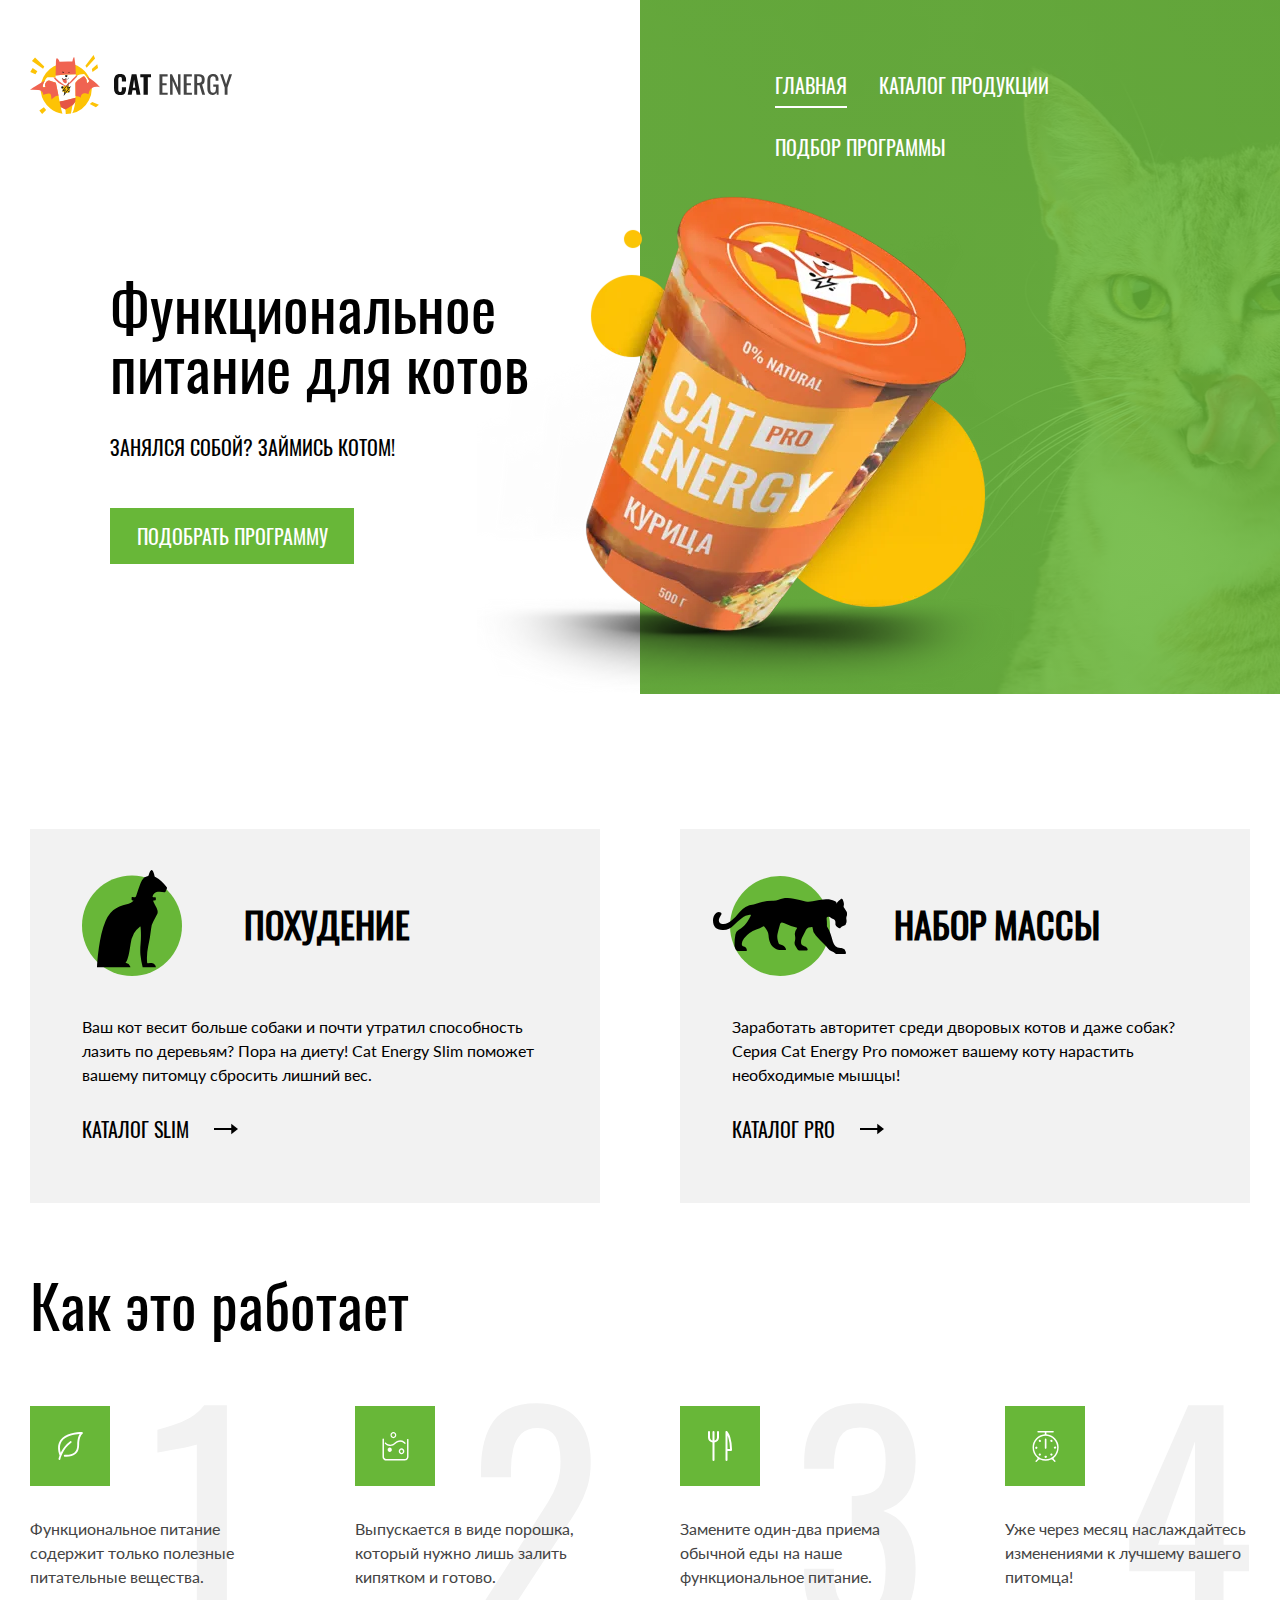
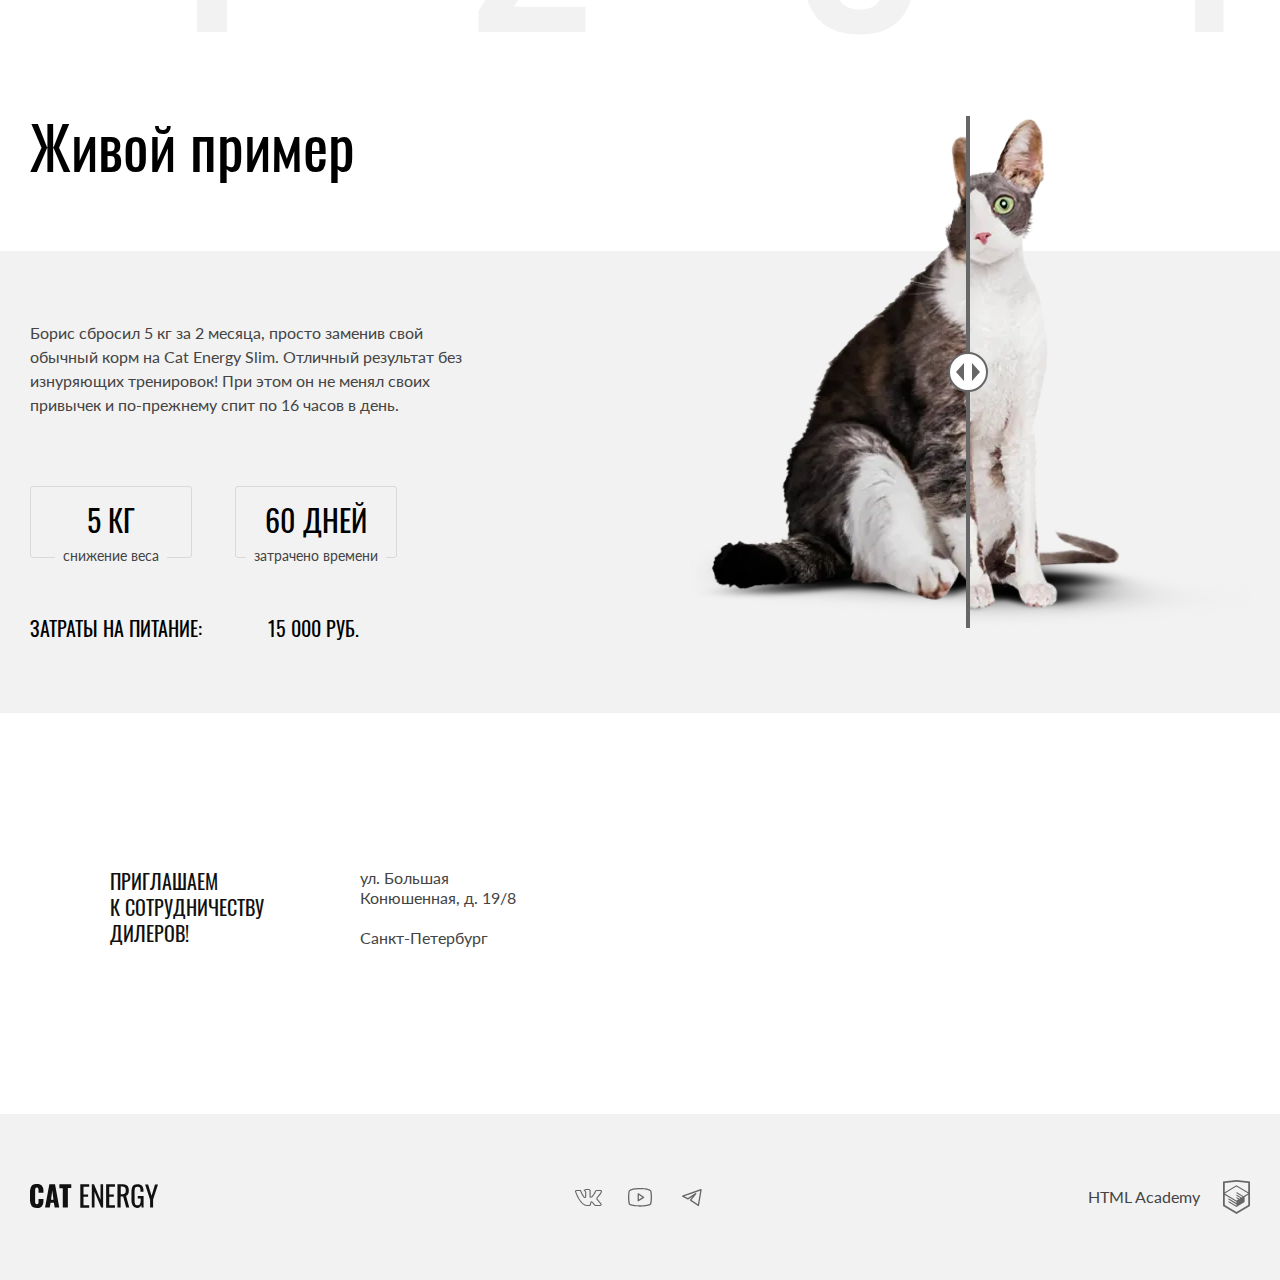
==== commit dc2821ea: "Deploying to gh-pages from @ webDevUs3r/2530499-cat-energy-32@1b6d3ec930fea4638982f79eb3f15a0192ff2f" ====
--- a/index.html
+++ b/index.html
@@ -1 +1 @@
-<!DOCTYPE html><html lang="ru"><head><meta charset="UTF-8"><title>Главная страница | Cat Energy</title><meta name="viewport" content="width=device-width,initial-scale=1"><link rel="preload" media="(max-width: 767px)" href="images/hero-mobile@1x.webp" as="image" type="image/webp"><link rel="preload" media="(max-width: 767px) and (min-resolution: 2dppx)" href="images/hero-mobile@2x.webp" as="image" type="image/webp"><link rel="preload" media="(min-width: 768px)" href="/images/hero-tablet@1x.webp" as="image" type="image/webp"><link rel="preload" media="(min-width: 768px) and (min-resolution: 2dppx)" href="/images/hero-tablet@2x.webp" as="image" type="image/webp"><link rel="preload" media="(min-width: 1440px)" href="/images/hero-desktop@1x.webp" as="image" type="image/webp"><link rel="preload" media="(min-width: 1440px) and (min-resolution: 2dppx)" href="/images/hero-desktop@2x.webp" as="image" type="image/webp"><link rel="preload" media="(max-width: 767px)" href="/images/hero-bg-mobile@1x.webp" as="image" type="image/webp"><link rel="preload" media="(max-width: 767px) and (min-resolution: 2dppx)" href="/images/hero-bg-mobile@2x.webp" as="image" type="image/webp"><link rel="preload" media="(min-width: 1440px)" href="/images/hero-bg-desktop@1x.webp" as="image" type="image/webp"><link rel="preload" media="(min-width: 1440px) and (min-resolution: 2dppx)" href="/images/hero-bg-desktop@2x.webp" as="image" type="image/webp"><link rel="preload" href="styles/styles.css" as="style"><link rel="preload" href="scripts/index.js" as="script"><link rel="stylesheet" href="styles/styles.css"><script src="scripts/index.js" defer="defer"></script><link rel="icon" href="favicon.ico"><link rel="icon" href="favicons/icon.svg" type="image/svg+xml"><link rel="apple-touch-icon" href="favicons/apple-touch-icon.png"><link rel="manifest" href="manifest.webmanifest"></head><body class="page page--theme-promo"><header class="page__header page-header container"><nav class="page-header__main-navigation main-navigation"><div class="main-navigation__top"><a class="main-navigation__logo logo" href="#"><picture><source media="(min-width: 1440px)" srcset="images/logo-desktop.svg" type="image/svg+xml" width="202" height="59"><source media="(min-width: 768px)" srcset="images/logo-tablet.svg" type="image/svg+xml" width="174" height="50"><img class="logo__image" src="images/logo-mobile.svg" width="190" height="38" alt="Логотип Cat Energy"></picture></a><button class="main-navigation__toggle toggle-button" type="button"><span class="visually-hidden">Открыть меню</span></button></div><ul class="main-navigation__site-navigation site-navigation"><li class="site-navigation__item"><a class="site-navigation__link site-navigation__link--active" href="#">Главная</a></li><li class="site-navigation__item"><a class="site-navigation__link" href="#">Каталог продукции</a></li><li class="site-navigation__item"><a class="site-navigation__link" href="#">Подбор программы</a></li></ul></nav></header><main class="page__content"><h1 class="visually-hidden">Питание для котов | Cat Energy</h1><section class="hero"><div class="hero__wrapper container"><div class="hero__content"><h2 class="hero__title">Функциональное питание для котов</h2><p class="hero__slogan">Занялся собой? Займись котом!</p><a class="hero__button button button--primary button--size-s" href="#">Подобрать программу</a></div><picture class="hero__image-wrapper"><source media="(min-width: 1440px)" srcset="images/hero-desktop@1x.webp, images/hero-desktop@2x.webp 2x" type="image/webp" width="552" height="499"><source media="(min-width: 768px)" srcset="images/hero-tablet@1x.webp, images/hero-tablet@2x.webp 2x" type="image/webp" width="709" height="609"><source srcset="images/hero-mobile@1x.webp, images/hero-mobile@2x.webp 2x" type="image/webp" width="280" height="270"><source media="(min-width: 1440px)" srcset="images/hero-desktop@1x.png, images/hero-desktop@2x.png 2x" type="image/png" width="552" height="499"><source media="(min-width: 768px)" srcset="images/hero-tablet@1x.png, images/hero-tablet@2x.png 2x" type="image/png" width="709" height="609"><img class="hero__image" src="images/hero-mobile@1x.png" srcset="images/hero-mobile@2x.png 2x" width="280" height="270" alt="Cat Energy PRO со вкусом курицы"></picture></div></section><section class="product-line container"><h2 class="visually-hidden">Линейки продуктов</h2><ul class="product-line__list"><li class="product-line__item product-preview product-preview--theme-weight-loss"><h3 class="product-preview__title">похудение</h3><p class="product-preview__text">Ваш кот весит больше собаки и почти утратил способность лазить по деревьям? Пора на диету! Cat Energy Slim поможет вашему питомцу сбросить лишний вес.</p><span class="product-preview__line split-line"></span> <a class="product-preview__link link" href="#">каталог slim</a></li><li class="product-line__item product-preview product-preview--theme-weight-gain"><h3 class="product-preview__title">Набор массы</h3><p class="product-preview__text">Заработать авторитет среди дворовых котов и даже собак? Серия Cat Energy Pro поможет вашему коту нарастить необходимые мышцы!</p><span class="product-preview__line split-line"></span> <a class="product-preview__link link" href="#">каталог pro</a></li></ul></section><section class="advantages container"><h2 class="advantages__title">Как это работает</h2><ul class="advantages__list"><li class="advantages__item advantages__item--theme-leaf">Функциональное питание содержит только полезные питательные вещества.</li><li class="advantages__item advantages__item--theme-powder">Выпускается в виде порошка, который нужно лишь залить кипятком и готово.</li><li class="advantages__item advantages__item--theme-eat">Замените один-два приема обычной еды на наше функциональное питание.</li><li class="advantages__item advantages__item--theme-watch">Уже через месяц наслаждайтесь изменениями к лучшему вашего питомца!</li></ul></section><section class="result"><div class="result__wrapper container"><div class="result__content-column"><h2 class="result__title">Живой пример</h2><p class="result__text">Борис сбросил 5 кг за 2 месяца, просто заменив свой обычный корм на Cat Energy Slim. Отличный результат без изнуряющих тренировок! При этом он не менял своих привычек и по-прежнему спит по 16 часов в день.</p><dl class="result__stats"><div class="result__stats-item"><dt class="result__stats-name">снижение веса</dt><dd class="result__stats-difinition">5 кг</dd></div><div class="result__stats-item"><dt class="result__stats-name">затрачено времени</dt><dd class="result__stats-difinition">60 дней</dd></div></dl><p class="result__total"><span class="result__total-name">Затраты на питание:</span> <span class="result__total-price">15 000 руб.</span></p></div><div class="result__slider slider-compare"><div class="slider-compare__image-wrapper"><picture><source media="(min-width: 768px)" srcset="images/slide-tablet-before@1x.webp, images/slide-tablet-before@2x.webp 2x" type="image/webp" width="560" height="512"><source srcset="images/slide-mobile-before@1x.webp, images/slide-mobile-before@2x.webp 2x" type="image/webp" width="280" height="256"><source media="(min-width: 768px)" srcset="images/slide-tablet-before@1x.png, images/slide-tablet-before@2x.png 2x" type="image/png" width="560" height="512"><img class="slider-compare__image slider-compare__image--before" src="images/slide-mobile-before@1x.png" srcset="images/slide-mobile-before@2x.png 2x" loading="lazy" width="280" height="256" alt="До диеты"></picture><picture><source media="(min-width: 768px)" srcset="images/slide-tablet-after@1x.webp, images/slide-tablet-after@2x.webp 2x" type="image/webp" width="560" height="512"><source srcset="images/slide-mobile-after@1x.webp, images/slide-mobile-after@2x.webp 2x" type="image/webp" width="280" height="256"><source media="(min-width: 768px)" srcset="images/slide-tablet-after@1x.png, images/slide-tablet-after@2x.png 2x" type="image/png" width="560" height="512"><img class="slider-compare__image slider-compare__image--after" src="images/slide-mobile-after@1x.png" srcset="images/slide-mobile-after@2x.png 2x" loading="lazy" width="280" height="256" alt="После диеты"></picture></div><button class="slider-compare__scrubber" type="button" style="left: 49.3%"><span class="visually-hidden">Сменить слайд</span></button></div></div></section></main><section class="contacts"><h2 class="visually-hidden">Контакты</h2><div class="contacts__wrapper container"><div class="contacts__content"><p class="contacts__text">приглашаем<br>к сотрудничеству дилеров!</p><address class="contacts__address"><span class="contacts__address-street">ул. Большая Конюшенная, д. 19/8</span> <span class="contacts__adress-city">Санкт-Петербург</span></address></div></div><div class="contacts__map"><iframe src="https://www.google.com/maps/embed?pb=!1m18!1m12!1m3!1d1998.6037876791663!2d30.320467111580058!3d59.93871647481049!2m3!1f0!2f0!3f0!3m2!1i1024!2i768!4f13.1!3m3!1m2!1s0x4696310fca145cc1%3A0x42b32648d8238007!2sBolshaya%20Konyushennaya%20St%2C%2019%2F8%2C%20Sankt-Peterburg%2C%20191186!5e0!3m2!1sen!2sru!4v1723903641111!5m2!1sen!2sru" width="320" height="362" allowfullscreen loading="lazy" title="Офис компании по адресу ул. Большая Конюшенная, д. 19/8 Санкт-Петербург"></iframe></div></section><footer class="page__footer page-footer"><div class="page-footer__wrapper container"><a class="page-footer__logo logo-second" href="https://htmlacademy.ru/intensive/adaptive"><img class="logo-second__image" src="images/logo-second.svg" width="128" height="25" alt="Логотип Cat Energy"> </a><span class="page-footer__line split-line"></span><ul class="page-footer__social social"><li class="social__item"><a class="social__link social__link--theme-vk" href="#"><span class="visually-hidden">Вконтакте</span></a></li><li class="social__item"><a class="social__link social__link--theme-youtube" href="#"><span class="visually-hidden">Youtube</span></a></li><li class="social__item"><a class="social__link social__link--theme-telegram" href="#"><span class="visually-hidden">Телеграм</span></a></li></ul><span class="page-footer__line split-line"></span> <a class="page-footer__copyright" href="#">HTML Academy</a></div></footer></body></html>+<!DOCTYPE html><html lang="ru"><head><meta charset="UTF-8"><title>Главная страница | Cat Energy</title><meta name="viewport" content="width=device-width,initial-scale=1"><link rel="preload" media="(max-width: 767px) and (max-resolution: 1dppx)" href="images/hero-mobile@1x.webp" as="image" type="image/webp"><link rel="preload" media="(max-width: 767px) and (min-resolution: 2dppx)" href="images/hero-mobile@2x.webp" as="image" type="image/webp"><link rel="preload" media="(min-width: 768px) and (max-resolution: 1dppx)" href="/images/hero-tablet@1x.webp" as="image" type="image/webp"><link rel="preload" media="(min-width: 768px) and (max-width: 1280px) and (min-resolution: 2dppx)" href="/images/hero-tablet@2x.webp" as="image" type="image/webp"><link rel="preload" media="(min-width: 1280px) and (max-resolution: 1dppx)" href="/images/hero-desktop@1x.webp" as="image" type="image/webp"><link rel="preload" media="(min-width: 1280px) and (min-resolution: 2dppx)" href="/images/hero-desktop@2x.webp" as="image" type="image/webp"><link rel="preload" media="(max-width: 767px) and (max-resolution: 1dppx)" href="/images/hero-bg-mobile@1x.webp" as="image" type="image/webp"><link rel="preload" media="(max-width: 767px) and (min-resolution: 2dppx)" href="/images/hero-bg-mobile@2x.webp" as="image" type="image/webp"><link rel="preload" media="(min-width: 1280px) and (max-resolution: 1dppx)" href="/images/hero-bg-desktop@1x.webp" as="image" type="image/webp"><link rel="preload" media="(min-width: 1280px) and (min-resolution: 2dppx)" href="/images/hero-bg-desktop@2x.webp" as="image" type="image/webp"><link rel="preload" href="styles/styles.css" as="style"><link rel="preload" href="scripts/index.js" as="script"><link rel="stylesheet" href="styles/styles.css"><script src="scripts/index.js" defer="defer"></script><link rel="icon" href="favicon.ico"><link rel="icon" href="favicons/icon.svg" type="image/svg+xml"><link rel="apple-touch-icon" href="favicons/apple-touch-icon.png"><link rel="manifest" href="manifest.webmanifest"></head><body class="page page--layout-sticky-footer page--theme-promo"><header class="page__header page-header container"><nav class="page-header__main-navigation main-navigation"><div class="main-navigation__top"><a class="main-navigation__logo logo" href="#"><picture><source media="(min-width: 1280px)" srcset="images/logo-desktop.svg" type="image/svg+xml" width="202" height="59"><source media="(min-width: 768px)" srcset="images/logo-tablet.svg" type="image/svg+xml" width="174" height="50"><img class="logo__image" src="images/logo-mobile.svg" width="190" height="38" alt="Логотип Cat Energy"></picture></a><button class="main-navigation__toggle toggle-button" type="button"><span class="visually-hidden">Открыть меню</span></button></div><ul class="main-navigation__site-navigation site-navigation"><li class="site-navigation__item"><a class="site-navigation__link site-navigation__link--active" href="#">Главная</a></li><li class="site-navigation__item"><a class="site-navigation__link" href="catalog.html">Каталог продукции</a></li><li class="site-navigation__item"><a class="site-navigation__link" href="#">Подбор программы</a></li></ul></nav></header><div class="page__content-wrapper"><main class="page__content"><h1 class="visually-hidden">Питание для котов | Cat Energy</h1><section class="hero"><div class="hero__wrapper container"><div class="hero__content"><h2 class="hero__title">Функциональное питание для котов</h2><p class="hero__slogan">Занялся собой? Займись котом!</p><a class="hero__button button button--primary button--size-s" href="#">Подобрать программу</a></div><picture class="hero__image-wrapper"><source media="(min-width: 1280px)" srcset="images/hero-desktop@1x.webp, images/hero-desktop@2x.webp 2x" type="image/webp" width="552" height="499"><source media="(min-width: 768px)" srcset="images/hero-tablet@1x.webp, images/hero-tablet@2x.webp 2x" type="image/webp" width="709" height="609"><source srcset="images/hero-mobile@1x.webp, images/hero-mobile@2x.webp 2x" type="image/webp" width="280" height="270"><source media="(min-width: 1280px)" srcset="images/hero-desktop@1x.png, images/hero-desktop@2x.png 2x" type="image/png" width="552" height="499"><source media="(min-width: 768px)" srcset="images/hero-tablet@1x.png, images/hero-tablet@2x.png 2x" type="image/png" width="709" height="609"><img class="hero__image" src="images/hero-mobile@1x.png" srcset="images/hero-mobile@2x.png 2x" width="280" height="270" alt="Cat Energy PRO со вкусом курицы"></picture></div></section><section class="product-line container"><h2 class="visually-hidden">Линейки продуктов</h2><ul class="product-line__list"><li class="product-line__item product-preview product-preview--theme-weight-loss"><h3 class="product-preview__title">похудение</h3><p class="product-preview__text">Ваш кот весит больше собаки и почти утратил способность лазить по деревьям? Пора на диету! Cat Energy Slim поможет вашему питомцу сбросить лишний вес.</p><span class="product-preview__line split-line"></span> <a class="product-preview__link link" href="#">каталог slim</a></li><li class="product-line__item product-preview product-preview--theme-weight-gain"><h3 class="product-preview__title">Набор массы</h3><p class="product-preview__text">Заработать авторитет среди дворовых котов и даже собак? Серия Cat Energy Pro поможет вашему коту нарастить необходимые мышцы!</p><span class="product-preview__line split-line"></span> <a class="product-preview__link link" href="#">каталог pro</a></li></ul></section><section class="advantages container"><h2 class="advantages__title">Как это работает</h2><ul class="advantages__list"><li class="advantages__item advantages__item--theme-leaf">Функциональное питание содержит только полезные питательные вещества.</li><li class="advantages__item advantages__item--theme-powder">Выпускается в виде порошка, который нужно лишь залить кипятком и готово.</li><li class="advantages__item advantages__item--theme-eat">Замените один-два приема обычной еды на наше функциональное питание.</li><li class="advantages__item advantages__item--theme-watch">Уже через месяц наслаждайтесь изменениями к лучшему вашего питомца!</li></ul></section><section class="result"><div class="result__wrapper container"><div class="result__content-column"><h2 class="result__title">Живой пример</h2><p class="result__text">Борис сбросил 5 кг за 2 месяца, просто заменив свой обычный корм на Cat Energy Slim. Отличный результат без изнуряющих тренировок! При этом он не менял своих привычек и по-прежнему спит по 16 часов в день.</p><dl class="result__stats"><div class="result__stats-item"><dt class="result__stats-name">снижение веса</dt><dd class="result__stats-difinition">5 кг</dd></div><div class="result__stats-item"><dt class="result__stats-name">затрачено времени</dt><dd class="result__stats-difinition">60 дней</dd></div></dl><p class="result__total"><span class="result__total-name">Затраты на питание:</span> <span class="result__total-price">15 000 руб.</span></p></div><div class="result__slider slider-compare"><div class="slider-compare__image-wrapper"><picture><source media="(min-width: 768px)" srcset="images/slide-tablet-before@1x.webp, images/slide-tablet-before@2x.webp 2x" type="image/webp" width="560" height="512"><source srcset="images/slide-mobile-before@1x.webp, images/slide-mobile-before@2x.webp 2x" type="image/webp" width="280" height="256"><source media="(min-width: 768px)" srcset="images/slide-tablet-before@1x.png, images/slide-tablet-before@2x.png 2x" type="image/png" width="560" height="512"><img class="slider-compare__image slider-compare__image--before" src="images/slide-mobile-before@1x.png" srcset="images/slide-mobile-before@2x.png 2x" loading="lazy" width="280" height="256" alt="До диеты"></picture><picture><source media="(min-width: 768px)" srcset="images/slide-tablet-after@1x.webp, images/slide-tablet-after@2x.webp 2x" type="image/webp" width="560" height="512"><source srcset="images/slide-mobile-after@1x.webp, images/slide-mobile-after@2x.webp 2x" type="image/webp" width="280" height="256"><source media="(min-width: 768px)" srcset="images/slide-tablet-after@1x.png, images/slide-tablet-after@2x.png 2x" type="image/png" width="560" height="512"><img class="slider-compare__image slider-compare__image--after" src="images/slide-mobile-after@1x.png" srcset="images/slide-mobile-after@2x.png 2x" loading="lazy" width="280" height="256" alt="После диеты"></picture></div><button class="slider-compare__scrubber" type="button" style="left: 49.3%"><span class="visually-hidden">Сменить слайд</span></button></div></div></section></main><section class="contacts"><h2 class="visually-hidden">Контакты</h2><div class="contacts__wrapper container"><div class="contacts__content"><p class="contacts__text">приглашаем<br>к сотрудничеству дилеров!</p><address class="contacts__address"><span class="contacts__address-street">ул. Большая Конюшенная, д. 19/8</span> <span class="contacts__adress-city">Санкт-Петербург</span></address></div></div><div class="contacts__map"><iframe src="https://www.google.com/maps/embed?pb=!1m18!1m12!1m3!1d1998.6037876791663!2d30.320467111580058!3d59.93871647481049!2m3!1f0!2f0!3f0!3m2!1i1024!2i768!4f13.1!3m3!1m2!1s0x4696310fca145cc1%3A0x42b32648d8238007!2sBolshaya%20Konyushennaya%20St%2C%2019%2F8%2C%20Sankt-Peterburg%2C%20191186!5e0!3m2!1sen!2sru!4v1723903641111!5m2!1sen!2sru" width="320" height="362" allowfullscreen loading="lazy" title="Офис компании по адресу ул. Большая Конюшенная, д. 19/8 Санкт-Петербург"></iframe></div></section></div><footer class="page__footer page-footer"><div class="page-footer__wrapper container"><a class="page-footer__logo logo-second" href="https://htmlacademy.ru/intensive/adaptive"><img class="logo-second__image" src="images/logo-second.svg" width="128" height="25" alt="Логотип Cat Energy"> </a><span class="page-footer__line split-line"></span><ul class="page-footer__social social"><li class="social__item"><a class="social__link social__link--theme-vk" href="#"><span class="visually-hidden">Вконтакте</span></a></li><li class="social__item"><a class="social__link social__link--theme-youtube" href="#"><span class="visually-hidden">Youtube</span></a></li><li class="social__item"><a class="social__link social__link--theme-telegram" href="#"><span class="visually-hidden">Телеграм</span></a></li></ul><span class="page-footer__line split-line"></span> <a class="page-footer__copyright" href="#">HTML Academy</a></div></footer></body></html>--- a/styles/styles.css
+++ b/styles/styles.css
@@ -1 +1 @@
-@font-face{font-family:Lato;font-weight:400;font-style:normal;font-display:swap;src:url(../fonts/lato/Lato-Regular.woff2)format("woff2")}@font-face{font-family:Oswald;font-weight:400;font-style:normal;font-display:swap;src:url(../fonts/oswald/oswaldregular.woff2)format("woff2")}.container{box-sizing:border-box;width:320px;min-width:320px;margin-left:auto;margin-right:auto;padding-left:20px;padding-right:20px}@media (width>=768px){.container{width:768px;padding-left:30px;padding-right:30px}}@media (width>=1440px){.container{width:1440px;padding-left:110px;padding-right:110px}}.visually-hidden{white-space:nowrap;-webkit-clip-path:inset(100%);clip-path:inset(100%);clip:rect(0 0 0 0);border:0;width:1px;height:1px;margin:-1px;padding:0;position:absolute;overflow:hidden}.button{box-sizing:border-box;text-transform:uppercase;text-align:center;cursor:pointer;background-color:#0000;border:none;font-family:Oswald,Arial,sans-serif;text-decoration:none;display:inline-block}.button--primary{color:#fff;background-color:#68b738}.button--primary:hover,.button--primary:focus{background-color:#5eaa2f}.button--primary:active{color:#ffffff4d;background-color:#5eaa2f}.button--secondary{color:#444;background-color:#f2f2f2}.button--secondary:hover,.button--secondary:focus,.button--secondary:active{background-color:#ebebeb}.button--size-s{padding:10px 15px;font-size:16px;line-height:125%}.button--size-m{padding:15px;font-size:20px;line-height:130%}.toggle-button{cursor:pointer;background-color:#0000;border:none;width:26px;height:24px;padding:0;position:relative}.toggle-button:before{content:"";background-color:#000;width:26px;height:2px;position:absolute;top:3px;left:0;box-shadow:0 8px #000,0 16px #000}.toggle-button--opened:before,.toggle-button--opened:after{content:"";width:25px;height:2px;position:absolute;top:11px;left:0}.toggle-button--opened:before{box-shadow:none;left:4px;transform:rotate(47deg)}.toggle-button--opened:after{background-color:#000;left:4px;transform:rotate(-45deg)}.link{text-transform:uppercase;text-align:center;color:#000;align-items:center;gap:17px;font-family:Oswald,Arial,sans-serif;font-size:16px;line-height:100%;text-decoration:none;display:inline-flex}.link:hover:after,.link:focus:after{background-size:32px 12px;width:32px}.link:active{opacity:.3}.link:after{content:"";background-image:url(../icons/stack.svg#icon-arrow);background-repeat:no-repeat;width:24px;height:12px}@media (width>=768px){.link{gap:25px;font-size:20px}}.input{box-sizing:border-box;text-transform:uppercase;color:#444;border:1px solid #e7e7e7;outline:none;padding:12px;font-family:Oswald,Arial,sans-serif;font-size:20px;font-weight:400}.input::placeholder{color:#444}.input:hover{border-color:#cdcdcd}.input:focus{border-width:2px;border-color:#444;padding:9px 19px}.input--danger{border-color:#ff8282}.logo:hover,.logo:focus{opacity:.8}.logo:active{opacity:.6}.logo__image{display:block}.logo-second{display:flex}.logo-second:hover,.logo-second:focus{opacity:.8}.logo-second:active{opacity:.6}.social{flex-wrap:wrap;align-items:center;gap:24px;margin:0;padding:0;list-style:none;display:flex}.social__link{background-color:#666;width:28px;height:22px;display:block;-webkit-mask-repeat:no-repeat;mask-repeat:no-repeat}.social__link:hover,.social__link:focus{background-color:#68b738}.social__link:active{opacity:.3;background-color:#68b738}.social__link--theme-vk{-webkit-mask-image:url(../icons/stack.svg#icon-vk);mask-image:url(../icons/stack.svg#icon-vk)}.social__link--theme-youtube{-webkit-mask-image:url(../icons/stack.svg#icon-youtube);mask-image:url(../icons/stack.svg#icon-youtube)}.social__link--theme-telegram{-webkit-mask-image:url(../icons/stack.svg#icon-tg);mask-image:url(../icons/stack.svg#icon-tg)}.split-line{background-color:#d9d9d9;height:1px;display:block}.split-line--theme-light{background-color:#ebebeb}.split-line--theme-special{background-color:#cdcdcd}.split-line--width-outside{position:relative}.split-line--width-outside:before{content:"";background-color:inherit;width:20px;height:1px;position:absolute;bottom:0;left:-20px}.split-line--width-outside:after{content:"";background-color:inherit;width:20px;height:1px;position:absolute;bottom:0;right:-20px}.title{color:#444;margin:0;font-family:Oswald,Arial,sans-serif;font-size:24px;font-weight:400;line-height:100%}@media (width>=768px){.title{font-size:32px}}@media (width>=1440px){.title{font-size:40px}}.title--decorative-line{background-color:#fff;width:-moz-fit-content;width:fit-content;position:relative;box-shadow:-40px 0 #fff,40px 0 #fff}.title--decorative-line:before{content:"";z-index:-1;width:100vw;height:2px;position:absolute;top:45%;right:0;box-shadow:100vw 0 #68b738}@media (width>=768px){.title--decorative-line:before{background-color:#68b738}}.characteristics{margin:0;font-size:12px;line-height:133%}@media (width>=768px){.characteristics{flex-direction:column;gap:5px;font-size:16px;line-height:125%;display:flex}}@media (width>=1440px){.characteristics{gap:4px}}.characteristics__item{grid-template-columns:repeat(2,50%);display:grid}@media (width>=768px){.characteristics__item{border-bottom:1px solid #cdcdcd;padding-top:2px;padding-bottom:4px}}@media (width>=1440px){.characteristics__item:nth-child(2){padding-bottom:6px}.characteristics__item:nth-child(3){padding-top:1px;padding-bottom:10px}}.characteristics__value{justify-self:end;margin:0 0 0 10px}.slider-compare{background-color:#eaeaea;position:relative}@media (width>=768px){.slider-compare{background-color:#fff}}.slider-compare__image-wrapper{grid-template:"compare"1fr/1fr;width:100%;height:100%;display:grid}.slider-compare picture{grid-area:compare}.slider-compare picture:first-child{z-index:2}.slider-compare__image{object-position:top left;object-fit:none;background-color:#eaeaea;max-width:-moz-fit-content;max-width:fit-content;height:100%;display:block}@media (width>=768px){.slider-compare__image{background-image:linear-gradient(#fff,#fff 29.5%,#eaeaea 29.5%)}}@media (width>=1440px){.slider-compare__image{background-image:linear-gradient(#fff,#fff 26.4%,#f2f2f2 26.4%)}}.slider-compare__image--before{z-index:1}.slider-compare__scrubber{z-index:2;cursor:col-resize;background-color:#666;border:none;width:4px;height:100%;padding:0;position:absolute;top:0}.slider-compare__scrubber:before{content:"";box-sizing:border-box;cursor:pointer;background-image:url(../icons/stack.svg#icon-scrubber);background-repeat:no-repeat;width:40px;height:40px;position:absolute;top:calc(50% - 20px);left:-18px}.slider-compare__scrubber:hover:before,.slider-compare__scrubber:focus-visible:before{background-image:url(../icons/stack.svg#icon-scrubber-hover)}.slider-compare__scrubber:active:before{background-image:url(../icons/stack.svg#icon-scrubber-active)}.slider-compare__scrubber:hover,.slider-compare__scrubber:focus-visible{background-color:#68b738}.slider-compare__scrubber:active{opacity:.6;background-color:#68b738}.gift{grid-template-areas:"space";display:grid}.gift__content{flex-direction:column;order:1;grid-area:space;align-items:center;gap:48px;padding:58px 58px 40px;display:flex}@media (width>=768px){.gift__content{flex-direction:row;justify-content:space-between;padding:57px 125px 60px 77px}}@media (width>=1440px){.gift__content{flex-direction:column;justify-content:start;gap:46px;padding:56px 40px 40px}}.gift__content:before{content:"";background-image:url(../icons/stack.svg#icon-gift);background-repeat:no-repeat;width:78px;height:81px}@media (width>=768px){.gift__content:before{width:80px;height:83px;margin-top:-2px;margin-left:1px}}@media (width>=1440px){.gift__content:before{margin-top:0}}.gift__text{text-align:center;color:#fff;width:161px;margin:0 0 0 -2px;font-size:16px;line-height:125%}@media (width>=768px){.gift__text{text-align:left;margin-top:5px}}@media (width>=1440px){.gift__text{text-align:center;margin-top:1px;margin-left:2px}}.gift__image-wrapper{grid-area:space}.gift__image{max-width:100%;height:100%;display:block}@media (width>=1440px){.gift__image{margin-left:0}}.subscribe-form{margin:0}@media (width>=768px){.subscribe-form{grid-template-columns:376px auto;grid-template-areas:"input button";display:grid}}@media (width>=1440px){.subscribe-form{grid-template-columns:496px auto}}.subscribe-form__email-field{width:100%;margin-bottom:16px}@media (width>=768px){.subscribe-form__email-field{grid-area:input;margin-bottom:0}}.subscribe-form__button{width:100%}@media (width>=768px){.subscribe-form__button{grid-area:button}}.product-preview{background-color:#f2f2f2;padding:30px 20px 19px;position:relative}@media (width>=768px){.product-preview{grid-template-columns:340px 1fr;grid-template-areas:"title.""text.""button.";padding:77px 53px 62px;display:grid}}@media (width>=1440px){.product-preview{padding-bottom:61px;padding-left:52px;padding-right:52px;display:block}}.product-preview:before{content:"";position:absolute}.product-preview--theme-weight-gain:before{background-image:url(../icons/stack.svg#weight-gain);background-repeat:no-repeat;width:67px;height:50px;top:24px;left:13px}@media (width>=768px){.product-preview--theme-weight-gain:before{background-image:url(../icons/stack.svg#weight-gain-tablet);width:268px;height:200px;top:91px;left:auto;right:29px}}@media (width>=1440px){.product-preview--theme-weight-gain:before{width:134px;height:100px;top:47px;left:33px;right:auto}}.product-preview--theme-weight-loss:before{background-image:url(../icons/stack.svg#weight-loss);background-repeat:no-repeat;width:50px;height:53px;top:21px;left:20px}@media (width>=768px){.product-preview--theme-weight-loss:before{background-image:url(../icons/stack.svg#weight-loss-tablet);width:200px;height:211px;top:81px;left:auto;right:63px}}@media (width>=1440px){.product-preview--theme-weight-loss:before{width:100px;height:106px;top:41px;left:52px;right:auto}}.product-preview__title{text-transform:uppercase;color:#000;margin:0 0 29px 71px;font-family:Oswald,Arial,sans-serif;font-size:24px;line-height:154%}@media (width>=768px){.product-preview__title{grid-area:title;margin-bottom:24px;margin-left:0;font-size:36px;line-height:100%}}@media (width>=1440px){.product-preview__title{margin-bottom:73px;margin-left:162px}}.product-preview__text{margin:0 0 22px}@media (width>=768px){.product-preview__text{color:#000;grid-area:text;margin-bottom:57px;font-size:16px;line-height:150%}}@media (width>=1440px){.product-preview__text{margin-bottom:32px}}.product-preview__link{margin-right:auto}@media (width>=768px){.product-preview__link{grid-area:button}}.product-preview__line{margin-bottom:19px}@media (width>=768px){.product-preview__line{display:none}}.card-preview{grid-template-columns:repeat(2,50%);grid-template-areas:"image info""button button";row-gap:17px;padding-top:20px;padding-bottom:24px;display:grid}@media (width>=768px){.card-preview{background-image:linear-gradient(#fff,#fff 14.3%,#f2f2f2 14.3%);grid-template:"image"210px"info"1fr"button"/1fr;row-gap:20px;padding:0 37px 40px}}@media (width>=1440px){.card-preview{row-gap:10px;padding-left:38px;padding-right:38px}}.card-preview__info{grid-area:info;padding-top:2px}@media (width>=768px){.card-preview__info{grid-template-rows:1fr auto;gap:18px;margin-bottom:12px;display:grid}}@media (width>=1440px){.card-preview__info{gap:0;margin-bottom:22px}}.card-preview__info-link{cursor:pointer;text-decoration:none}.card-preview__info-link:hover,.card-preview__info-link:focus{opacity:.8}.card-preview__info-link:active{opacity:.6}.card-preview__title{text-transform:uppercase;color:#222;margin:0 64px 14px 0;font-family:Oswald,Arial,sans-serif;font-size:16px;font-weight:400;line-height:125%}@media (width>=768px){.card-preview__title{text-align:center;margin-bottom:0;margin-left:50px;margin-right:50px;font-size:20px;line-height:120%}}@media (width>=1440px){.card-preview__title{margin-bottom:23px;margin-left:13px;margin-right:13px}}.card-preview__link{cursor:pointer;grid-area:image;justify-content:center;align-items:center;height:107px;display:flex}.card-preview__link:hover{opacity:.8}.card-preview__link:active{opacity:.6}@media (width>=768px){.card-preview__link{justify-self:center;width:200px;height:210px}}@media (width>=1440px){.card-preview__link{width:169px}}.card-preview__link picture{flex-shrink:0}.card-preview__image{max-width:100%;display:block}.card-preview__button{grid-area:button}@media (width>=768px){.card-preview__button{align-self:end}}.card-empty{box-sizing:border-box;flex-direction:column;align-items:center;padding-top:25px;padding-bottom:24px;display:flex}.card-empty:before{content:"";background-image:url(../icons/stack.svg#icon-plus);background-repeat:no-repeat;background-size:contain;width:30px;height:30px;margin-bottom:24px}@media (width>=768px){.card-empty{border:2px solid #f2f2f2;padding:48px 35px 38px}.card-empty:before{background-image:url(../icons/stack.svg#plus);width:60px;height:60px;margin-bottom:50px}}@media (width>=1440px){.card-empty{padding-top:48px;padding-left:36px;padding-right:36px}.card-empty:before{margin-bottom:39px}}.card-empty__title{text-transform:uppercase;text-align:center;color:#111;margin:0 0 8px;font-family:Oswald,Arial,sans-serif;font-size:16px;font-weight:400;line-height:125%}@media (width>=768px){.card-empty__title{margin-bottom:23px;margin-left:40px;margin-right:40px;font-size:20px;line-height:120%}}@media (width>=1440px){.card-empty__title{margin-bottom:26px;margin-left:0;margin-right:0}}.card-empty__text{text-align:center;margin:0 0 20px;font-size:12px;line-height:133%}@media (width>=768px){.card-empty__text{margin-left:40px;margin-right:40px;font-size:16px;line-height:112%}}@media (width>=1440px){.card-empty__text{margin-left:0;margin-right:0}}.card-empty__button{width:100%}@media (width>=768px){.card-empty__button{margin-top:auto}}@media (width>=1440px){.card-empty__button{margin-bottom:-2px}}.product-extra{padding-top:13px;padding-bottom:18px}@media (width>=768px){.product-extra{grid-template-columns:1fr 225px;grid-template-areas:"title params""button button";gap:22px 30px;padding:26px 37px 28px;display:grid}}@media (width>=1440px){.product-extra{grid-template-columns:1fr 286px 244px;grid-template-areas:"title params button";align-items:center;column-gap:40px;padding:15px 0 16px}}.product-extra__title{text-transform:uppercase;color:#222;margin:0 0 10px;font-family:Oswald,Arial,sans-serif;font-size:16px;font-weight:400;line-height:100%}@media (width>=768px){.product-extra__title{grid-area:title;margin-bottom:0;font-size:20px}}.product-extra__params{margin:0 0 11px;line-height:143%}@media (width>=768px){.product-extra__params{grid-area:params;margin-bottom:0;font-size:16px;line-height:125%}}@media (width>=1440px){.product-extra__params{margin-top:3px}}.product-extra__params-item{grid-template-columns:repeat(2,50%);display:grid}@media (width>=768px){.product-extra__params-item{grid-template-columns:59% 41%}.product-extra__params-name{text-align:right;margin-top:2px}}@media (width>=1440px){.product-extra__params-name{text-align:left}}.product-extra__params-value{text-align:right;margin:1px 0 0 10px;padding-right:2px}.product-extra__button{width:100%}@media (width>=768px){.product-extra__button{grid-area:button}}.site-navigation{text-transform:uppercase;background-color:#fff;margin:0;padding:0;font-family:Oswald,Arial,sans-serif;font-size:20px;line-height:100%;list-style:none}@media (width>=768px){.site-navigation{background-color:#0000;flex-wrap:wrap;align-items:center;gap:32px;font-size:18px;line-height:133%;display:flex}}@media (width>=1440px){.site-navigation{font-size:20px;line-height:100%}}@media (width<=767px){.site-navigation__item{position:relative}.site-navigation__item:after{content:"";background-color:#e6e6e6;width:100vw;height:1px;position:absolute;bottom:0;right:0;box-shadow:100vw 0 #e6e6e6}.site-navigation__item:first-child{padding-top:1px}.site-navigation__item:first-child:before{content:"";z-index:5;background-color:#e6e6e6;width:100vw;height:1px;position:absolute;top:0;right:0;box-shadow:100vw 0 #e6e6e6}}.site-navigation__link{color:#000;text-align:center;cursor:pointer;width:100%;padding-top:22px;padding-bottom:24px;text-decoration:none;display:inline-block}@media (width>=768px){.site-navigation__link{width:auto;padding:0 0 10px;position:relative}.site-navigation__link:not(.site-navigation__link--active):hover,.site-navigation__link:not(.site-navigation__link--active):focus-visible{color:#0009}.site-navigation__link:not(.site-navigation__link--active):active{color:#0000004d}}@media (width>=1440px){.site-navigation__link{color:#fff}.site-navigation__link:not(.site-navigation__link--active):hover,.site-navigation__link:not(.site-navigation__link--active):focus-visible{color:#fff9}.site-navigation__link:not(.site-navigation__link--active):active{color:#ffffff4d}.site-navigation--inner .site-navigation__link{color:#000}.site-navigation--inner .site-navigation__link:not(.site-navigation__link--active):hover{color:#0009}}@media (width>=768px){.site-navigation__link--active{cursor:default;position:relative}.site-navigation__link--active:after{content:"";background-color:#68b738;width:100%;height:2px;position:absolute;bottom:1px;left:0;right:0}}@media (width>=1440px){.site-navigation__link--active:after{background-color:#fff;bottom:-3px}}.site-navigation--inner .site-navigation__link--active:after{background-color:#68b738}.main-navigation{padding-top:13px}@media (width>=768px){.main-navigation{justify-content:space-between;align-items:start;padding-top:25px;padding-bottom:25px;display:flex}}@media (width>=1440px){.main-navigation{padding-top:55px}}@media (width<=767px){.main-navigation--opened .main-navigation__site-navigation{width:100%;display:block;position:absolute;top:65px;left:0;right:0}.main-navigation--no-js .main-navigation__site-navigation{width:100%;display:block;position:static}.main-navigation--no-js .main-navigation__toggle{display:none}}.main-navigation__top{justify-content:space-between;align-items:center;padding-bottom:14px;display:flex}@media (width>=768px){.main-navigation__top{padding-bottom:0}}.main-navigation__logo{width:190px;height:38px}@media (width>=768px){.main-navigation__logo{width:174px;height:50px}}@media (width>=1440px){.main-navigation__logo{width:202px;height:59px}}.main-navigation__toggle{margin-top:-2px}@media (width>=768px){.main-navigation__toggle{display:none}}@media (width<=767px){.main-navigation__site-navigation{z-index:5;display:none}}@media (width>=768px){.main-navigation__site-navigation{width:436px;padding-top:15px}}@media (width>=1440px){.main-navigation__site-navigation{width:475px;padding-top:20px}}.page-header{z-index:5;position:relative}@media (width<=767px){.page-header{position:relative}}.hero{background-image:linear-gradient(90deg,#68b738d9,#68b738d9),url(../images/hero-bg-mobile@1x.webp),linear-gradient(90deg,#515358,#444348 30%);background-position:50% 0;background-repeat:no-repeat;background-size:auto 302px,320px 302px,auto 302px;padding-top:27px;padding-bottom:20px;position:relative}@media (resolution>=2dppx){.hero{background-image:linear-gradient(90deg,#68b738d9,#68b738d9),url(../images/hero-bg-mobile@2x.webp),linear-gradient(90deg,#515358,#444348 30%)}}@media (width>=768px){.hero{background:0 0;padding-top:40px;padding-bottom:0}}@media (width>=1440px){.hero{padding-top:0;padding-bottom:52px}.hero__wrapper{grid-template-columns:1fr 1fr;display:grid}}.hero__content{z-index:2;position:relative}@media (width>=768px){.hero__content{width:420px;margin-left:90px}}@media (width>=1440px){.hero__content{margin-top:85px;margin-left:80px}}.hero__title{text-align:center;color:#fff;margin:0 0 25px;font-family:Oswald,Arial,sans-serif;font-size:36px;font-weight:400;line-height:100%}@media (width>=768px){.hero__title{color:#000;text-align:left;margin-bottom:40px;font-size:60px}}.hero__slogan{text-transform:uppercase;text-align:center;color:#fff;margin:0 0 302px;font-family:Oswald,Arial,sans-serif;line-height:100%}@media (width>=768px){.hero__slogan{color:#000;text-align:left;margin-bottom:50px;font-size:20px}}@media (width>=1440px){.hero__slogan{margin-bottom:51px}}.hero__image{margin-left:auto;margin-right:auto;display:block;position:absolute;bottom:63px;left:0;right:0}@media (width>=768px){.hero__image{margin:-85px 0 0;position:static}}@media (width>=1440px){.hero__image{margin-top:4px;margin-left:-163px}}.hero__button{width:100%}@media (width>=768px){.hero__button{width:244px}}@media (width>=1440px){.product-line{padding-top:82px}}.product-line__list{flex-direction:column;gap:20px;margin:0;padding:0;list-style:none;display:flex}@media (width>=768px){.product-line__list{gap:30px}}@media (width>=1440px){.product-line__list{grid-template-columns:repeat(2,570px);gap:80px;display:grid}}.advantages{padding-top:20px;padding-bottom:49px}@media (width>=768px){.advantages{padding-top:44px;padding-bottom:47px}}@media (width>=1440px){.advantages{padding-top:71px;padding-bottom:34px}}.advantages__title{color:#000;margin:0 0 40px;font-family:Oswald,Arial,sans-serif;font-size:36px;font-weight:400;line-height:111%}@media (width>=768px){.advantages__title{text-align:left;margin-bottom:32px;font-size:60px;line-height:100%}}.advantages__list{flex-direction:column;gap:20px;margin:0;padding:0;list-style:none;display:flex}@media (width>=768px){.advantages__list{counter-reset:advantages;grid-template-columns:repeat(2,249px);gap:38px 135px;display:grid}}@media (width>=1440px){.advantages__list{counter-reset:advantages;grid-template-columns:repeat(4,245px);justify-content:space-between;column-gap:77px;display:grid}}.advantages__item{gap:20px;padding-top:2px;display:flex}@media (width>=768px){.advantages__item{counter-increment:advantages;flex-direction:column;gap:31px;padding-top:40px;padding-bottom:57px;font-size:16px;line-height:150%;position:relative}.advantages__item:after{content:counter(advantages);z-index:-1;text-align:center;color:#f2f2f2;font-family:Oswald,Arial,sans-serif;font-size:280px;font-weight:400;line-height:100%;position:absolute;top:0;right:0}.advantages__item:first-child{width:230px}.advantages__item:nth-child(2){width:246px}.advantages__item:nth-child(3){width:247px}}@media (width>=1440px){.advantages__item:first-child{width:225px}.advantages__item:nth-child(4){width:248px}}.advantages__item:before{content:"";background-color:#68b738;background-position:50%;background-repeat:no-repeat;flex-shrink:0;width:60px;height:60px;margin-top:-2px}@media (width>=768px){.advantages__item:before{width:80px;height:80px;margin-top:0}}.advantages__item--theme-leaf:before{background-image:url(../icons/stack.svg#icon-leaf);background-size:25px 28px}.advantages__item--theme-powder:before{background-image:url(../icons/stack.svg#icon-powder);background-size:27px 29px}.advantages__item--theme-eat:before{background-image:url(../icons/stack.svg#icon-eat);background-size:26px 30px}.advantages__item--theme-watch:before{background-image:url(../icons/stack.svg#icon-watch);background-size:27px 31px}.result{background-color:#eaeaea;padding-top:25px;padding-bottom:40px}@media (width>=768px){.result{background-color:#0000;background-image:linear-gradient(#fff,#fff 57.3%,#eaeaea 57.3%);padding-top:45px;padding-bottom:101px}}@media (width>=1440px){.result{background-image:linear-gradient(#fff,#fff 27%,#f2f2f2 27%);padding-top:35px;padding-bottom:75px}.result__wrapper{flex-wrap:wrap;align-items:start;display:flex}}.result__content-column{margin-bottom:19px}@media (width>=768px){.result__content-column{grid-template-columns:367px 250px;grid-template-areas:"title.""text text""stats count";column-gap:91px;margin-bottom:79px;display:grid}}@media (width>=1440px){.result__content-column{grid-template-columns:436px;grid-template-areas:"title""text""stats""count";width:436px;margin-bottom:0}}.result__title{color:#000;margin:0 0 40px;font-family:Oswald,Arial,sans-serif;font-size:36px;font-weight:400;line-height:111%}@media (width>=768px){.result__title{grid-area:title;margin-bottom:60px;font-size:60px;line-height:100%}}@media (width>=1440px){.result__title{margin-bottom:146px}}.result__text{margin:0 0 19px}@media (width>=768px){.result__text{grid-area:text;margin-bottom:55px;font-size:16px;line-height:150%}}@media (width>=1440px){.result__text{margin-bottom:69px}}.result__stats{flex-wrap:wrap;align-items:start;gap:32px;margin:0 0 20px;display:flex}@media (width>=768px){.result__stats{grid-area:stats;gap:43px}}@media (width>=1440px){.result__stats{margin-bottom:44px}}.result__stats-item{flex-direction:column-reverse;align-items:center;width:124px;display:flex}@media (width>=768px){.result__stats-item{width:162px}}.result__stats-name{box-sizing:border-box;z-index:2;text-align:center;background-color:#eaeaea;width:min-content;max-width:calc(100% - 20px);margin-top:-9px;padding-left:16px;padding-right:16px;font-size:12px;line-height:100%}@media (width>=768px){.result__stats-name{background-color:#fff;width:auto;padding-left:8px;padding-right:8px;font-size:14px;line-height:100%}}@media (width>=1440px){.result__stats-name{background-color:#f2f2f2}}.result__stats-difinition{box-sizing:border-box;text-transform:uppercase;color:#000;text-align:center;border:1px solid #d9d9d9;border-radius:3px;width:100%;margin:0;padding:13px 10px 17px;font-family:Oswald,Arial,sans-serif;font-size:24px;line-height:100%}@media (width>=768px){.result__stats-difinition{padding-top:15px;padding-bottom:18px;font-size:30px;line-height:123%}}.result__total{text-transform:uppercase;text-align:center;color:#000;justify-content:center;gap:3px;margin:0;font-family:Oswald,Arial,sans-serif;line-height:143%;display:flex}@media (width>=768px){.result__total{place-self:start end;justify-content:none;text-align:right;flex-direction:column;grid-area:count;gap:9px;margin-top:11px;margin-bottom:0;font-size:20px;line-height:100%}}@media (width>=1440px){.result__total{flex-direction:row;justify-self:start;gap:66px}}.result__slider{width:280px;height:256px}@media (width>=768px){.result__slider{width:560px;height:512px;margin-left:auto;margin-right:auto}}@media (width>=1440px){.result__slider{margin-top:1px;margin-right:0}}.contacts{position:relative}.contacts--theme-special{background-color:#f2f2f2}@media (width>=1440px){.contacts--theme-special{background:0 0}.contacts__wrapper{padding-top:95px;padding-bottom:106px}}.contacts__content{grid-template-columns:calc(50% - 15px) 50%;gap:15px;padding-top:26px;padding-bottom:26px;display:grid}@media (width>=768px){.contacts__content{grid-template-columns:163px 157px;justify-content:space-between;padding:60px 40px}}@media (width>=1440px){.contacts__content{box-sizing:border-box;z-index:1;background-color:#fff;width:565px;padding-left:80px;padding-right:78px;position:relative}}.contacts__text{text-transform:uppercase;color:#111;margin:0;font-family:Oswald,Arial,sans-serif;font-size:16px;line-height:125%}@media (width>=768px){.contacts__text{padding-top:1px;font-size:20px;line-height:130%}}@media (width>=1440px){.contacts__text{padding-top:0}}.contacts__address{font-style:normal;line-height:143%}@media (width>=768px){.contacts__address{text-align:right;flex-direction:column;gap:20px;font-size:16px;line-height:125%;display:flex}}@media (width>=1440px){.contacts__address{text-align:left}}.contacts__map{min-width:320px;margin-left:auto;margin-right:auto}@media (width>=768px){.contacts__map{min-width:768px}}@media (width>=1440px){.contacts__map{min-width:1440px;position:absolute;top:0;left:0;right:0}}.contacts iframe{border:none;width:100%;min-width:320px;height:362px;display:block}@media (width>=768px){.contacts iframe{min-width:768px;height:401px}}@media (width>=1440px){.contacts iframe{min-width:1440px}}.contacts__map-image{display:block}.extra-products{padding-top:24px}@media (width>=768px){.extra-products{padding-top:74px}}@media (width>=1440px){.extra-products{grid-template-columns:896px 245px;grid-template-areas:"title title""products gift";align-items:start;gap:79px 80px;padding-top:71px;display:grid}}.extra-products__title{margin-bottom:35px}@media (width>=768px){.extra-products__title{margin-bottom:80px;margin-left:40px}}@media (width>=1440px){.extra-products__title{grid-area:title;margin-bottom:0;margin-left:0}}.extra-products__list{box-sizing:border-box;margin:0 0 35px;padding:0;list-style:none}@media (width>=768px){.extra-products__list{border-left:1px solid #cdcdcd;border-right:1px solid #cdcdcd;margin-bottom:69px}}@media (width>=1440px){.extra-products__list{border:none;grid-area:products}.extra-products__gift{grid-area:gift}}.subscribe{padding-top:40px;padding-bottom:40px}@media (width>=768px){.subscribe{grid-template-columns:1fr 632px 1fr;grid-template-areas:"title title title"".text."".form.";gap:24px;padding-top:80px;padding-bottom:80px;display:grid}}@media (width>=1440px){.subscribe{grid-template-columns:1fr 752px 1fr;gap:23px;padding-top:27px;padding-bottom:104px}}.subscribe__title{margin-bottom:32px}@media (width>=768px){.subscribe__title{grid-area:title;margin-bottom:42px;margin-left:40px}}@media (width>=1440px){.subscribe__title{margin-bottom:50px;margin-left:0}}.subscribe__text{text-align:center;color:#000;margin:0 0 24px;font-family:Oswald,Arial,sans-serif;font-size:16px;line-height:150%}@media (width>=768px){.subscribe__text{grid-area:text;margin-bottom:0;font-size:24px;line-height:133%}.subscribe__form{grid-area:form}}.catalog__list{margin:0;padding:0;list-style:none}@media (width>=768px){.catalog__list{flex-wrap:wrap;gap:70px 60px;display:flex}}@media (width>=1440px){.catalog__list{gap:73px 80px}}.catalog__item{box-sizing:border-box}@media (width>=768px){.catalog__item{width:324px;display:flex}.catalog__item--empty{margin-top:72px}}@media (width>=1440px){.catalog__item{width:245px}}@media (width>=768px){.catalog__line{display:none}}.page-footer{background-color:#f2f2f2;padding-top:40px;padding-bottom:40px}@media (width>=768px){.page-footer{padding-top:56px;padding-bottom:55px}}@media (width>=1440px){.page-footer{padding-top:66px;padding-bottom:66px}}.page-footer__wrapper{flex-direction:column;align-items:center;gap:18px;display:flex}@media (width>=768px){.page-footer__wrapper{flex-direction:row}}.page-footer__logo{width:128px;height:25px}@media (width>=768px){.page-footer__logo{margin-top:1px}}@media (width>=1440px){.page-footer__logo{margin-top:0}}.page-footer__line{width:100%}@media (width>=768px){.page-footer__line{display:none}}.page-footer__social{margin-top:2px;margin-bottom:1px}@media (width>=768px){.page-footer__social{width:212px;margin-top:0;margin-bottom:0;margin-left:143px}}@media (width>=1440px){.page-footer__social{width:340px;margin-left:398px}}.page-footer__copyright{color:inherit;cursor:pointer;justify-content:space-between;align-items:center;width:100%;margin-top:2px;font-size:16px;line-height:125%;text-decoration:none;display:flex}.page-footer__copyright:after{content:"";background-color:#666;flex-shrink:0;width:27px;height:34px;-webkit-mask-image:url(../icons/stack.svg#logo-academy);mask-image:url(../icons/stack.svg#logo-academy);-webkit-mask-repeat:no-repeat;mask-repeat:no-repeat}.page-footer__copyright:hover:after,.page-footer__copyright:focus:after,.page-footer__copyright:active:after{background-color:#68b738}.page-footer__copyright:active{opacity:.3}@media (width>=768px){.page-footer__copyright{width:auto;margin-top:0;margin-left:auto}.page-footer__copyright:after{margin-left:23px}}.page{color:#444;margin:0;padding:0;font-family:Lato,Arial,sans-serif;font-size:14px;font-weight:400;line-height:129%}@media (width>=1440px){.page--theme-promo{background-image:linear-gradient(90deg,#fff 0% 50%,#68b738d9 50%),linear-gradient(90deg,#0000 0% 50%,#403f43 50%),url(../images/hero-bg-desktop@1x.webp);background-position:50% 0,calc(50% + 1040px) 0,calc(50% + 520px) 0;background-repeat:no-repeat;background-size:100% 694px,100% 694px,1040px 694px}}@media (width>=1440px) and (resolution>=2dppx){.page--theme-promo{background-image:linear-gradient(90deg,#fff 0% 50%,#68b738d9 50%),linear-gradient(90deg,#0000 0% 50%,#403f43 50%),url(../images/hero-bg-desktop@2x.webp)}}.page__headline{box-sizing:border-box;border-top:1px solid #d9d9d9;width:320px;margin-left:auto;margin-right:auto;padding:27px 20px 40px}@media (width>=768px){.page__headline{border-top:none;width:768px;padding:40px 30px 94px}}@media (width>=1440px){.page__headline{width:1440px;padding-top:49px;padding-left:110px;padding-right:110px}}.page__title{color:#000;margin:0;font-family:Oswald,Arial,sans-serif;font-size:36px;font-weight:400;line-height:100%}@media (width>=768px){.page__title{font-size:60px}}+@font-face{font-family:Lato;font-weight:400;font-style:normal;font-display:swap;src:url(../fonts/lato/Lato-Regular.woff2)format("woff2")}@font-face{font-family:Oswald;font-weight:400;font-style:normal;font-display:swap;src:url(../fonts/oswald/oswaldregular.woff2)format("woff2")}.container{box-sizing:border-box;width:320px;min-width:320px;margin-left:auto;margin-right:auto;padding-left:20px;padding-right:20px}@media (width>=768px){.container{width:768px;padding-left:30px;padding-right:30px}}@media (width>=1280px){.container{width:1280px}}.visually-hidden{white-space:nowrap;-webkit-clip-path:inset(100%);clip-path:inset(100%);clip:rect(0 0 0 0);border:0;width:1px;height:1px;margin:-1px;padding:0;position:absolute;overflow:hidden}.button{box-sizing:border-box;text-transform:uppercase;text-align:center;cursor:pointer;background-color:#0000;border:none;font-family:Oswald,Arial,sans-serif;text-decoration:none;display:inline-block}.button[disabled]{cursor:default;pointer-events:none;opacity:.6}.button--primary{color:#fff;background-color:#68b738}.button--primary:hover,.button--primary:focus{background-color:#5eaa2f}.button--primary:active{color:#ffffff4d;background-color:#5eaa2f}.button--secondary{color:#444;background-color:#f2f2f2}.button--secondary:hover,.button--secondary:focus,.button--secondary:active{background-color:#ebebeb}.button--size-s{padding:10px 15px;font-size:16px;line-height:125%}.button--size-m{padding:15px;font-size:20px;line-height:130%}.toggle-button{cursor:pointer;background-color:#0000;border:none;width:26px;height:24px;padding:0;position:relative}.toggle-button:before{content:"";background-color:#000;width:26px;height:2px;position:absolute;top:3px;left:0;box-shadow:0 8px #000,0 16px #000}.toggle-button--opened:before,.toggle-button--opened:after{content:"";width:25px;height:2px;position:absolute;top:11px;left:0}.toggle-button--opened:before{box-shadow:none;left:4px;transform:rotate(47deg)}.toggle-button--opened:after{background-color:#000;left:4px;transform:rotate(-45deg)}.link{text-transform:uppercase;text-align:center;color:#000;align-items:center;gap:17px;font-family:Oswald,Arial,sans-serif;font-size:16px;line-height:100%;text-decoration:none;display:inline-flex}.link:hover:after,.link:focus:after{background-size:32px 12px;width:32px}.link:active{opacity:.3}.link:after{content:"";background-image:url(../icons/stack.svg#icon-arrow);background-repeat:no-repeat;width:24px;height:12px}@media (width>=768px){.link{gap:25px;font-size:20px}}.input{box-sizing:border-box;text-transform:uppercase;color:#444;border:1px solid #e7e7e7;outline:none;padding:12px;font-family:Oswald,Arial,sans-serif;font-size:20px;font-weight:400}.input::placeholder{color:#444}.input:hover{border-color:#cdcdcd}.input:focus{border-width:2px;border-color:#444;padding:9px 19px}.input--danger{border-color:#ff8282}.logo:hover,.logo:focus{opacity:.8}.logo:active{opacity:.6}.logo__image{display:block}.logo-second{display:flex}.logo-second:hover,.logo-second:focus{opacity:.8}.logo-second:active{opacity:.6}.social{flex-wrap:wrap;align-items:center;gap:24px;margin:0;padding:0;list-style:none;display:flex}.social__link{background-color:#666;width:28px;height:22px;display:block;-webkit-mask-repeat:no-repeat;mask-repeat:no-repeat}.social__link:hover,.social__link:focus{background-color:#68b738}.social__link:active{opacity:.3;background-color:#68b738}.social__link--theme-vk{-webkit-mask-image:url(../icons/stack.svg#icon-vk);mask-image:url(../icons/stack.svg#icon-vk)}.social__link--theme-youtube{-webkit-mask-image:url(../icons/stack.svg#icon-youtube);mask-image:url(../icons/stack.svg#icon-youtube)}.social__link--theme-telegram{-webkit-mask-image:url(../icons/stack.svg#icon-tg);mask-image:url(../icons/stack.svg#icon-tg)}.split-line{background-color:#d9d9d9;height:1px;display:block}.split-line--theme-light{background-color:#ebebeb}.split-line--theme-special{background-color:#cdcdcd}.split-line--width-outside{position:relative}.split-line--width-outside:before{content:"";background-color:inherit;width:20px;height:1px;position:absolute;bottom:0;left:-20px}.split-line--width-outside:after{content:"";background-color:inherit;width:20px;height:1px;position:absolute;bottom:0;right:-20px}.title{color:#444;margin:0;font-family:Oswald,Arial,sans-serif;font-size:24px;font-weight:400;line-height:100%}@media (width>=768px){.title{font-size:32px}}@media (width>=1280px){.title{font-size:40px}}.title--decorative-line{background-color:#fff;width:-moz-fit-content;width:fit-content;position:relative;box-shadow:-40px 0 #fff,40px 0 #fff}.title--decorative-line:before{content:"";z-index:-1;width:100vw;height:2px;position:absolute;top:45%;right:0;box-shadow:100vw 0 #68b738}@media (width>=768px){.title--decorative-line:before{background-color:#68b738}}.characteristics{margin:0;font-size:12px;line-height:133%}@media (width>=768px){.characteristics{flex-direction:column;gap:5px;font-size:16px;line-height:125%;display:flex}}@media (width>=1280px){.characteristics{gap:4px}}.characteristics__item{grid-template-columns:repeat(2,50%);display:grid}@media (width>=768px){.characteristics__item{border-bottom:1px solid #cdcdcd;padding-top:2px;padding-bottom:4px}}@media (width>=1280px){.characteristics__item:nth-child(2){padding-bottom:6px}.characteristics__item:nth-child(3){padding-top:1px;padding-bottom:10px}}.characteristics__value{justify-self:end;margin:0 0 0 10px}.slider-compare{background-color:#eaeaea;position:relative}@media (width>=768px){.slider-compare{background-color:#fff}}.slider-compare__image-wrapper{grid-template:"compare"1fr/1fr;width:100%;height:100%;display:grid}.slider-compare picture{grid-area:compare}.slider-compare picture:first-child{z-index:2}.slider-compare__image{object-position:top left;object-fit:none;background-color:#eaeaea;max-width:-moz-fit-content;max-width:fit-content;height:100%;display:block}@media (width>=768px){.slider-compare__image{background-image:linear-gradient(#fff,#fff 29.5%,#eaeaea 29.5%)}}@media (width>=1280px){.slider-compare__image{background-image:linear-gradient(#fff,#fff 26.4%,#f2f2f2 26.4%)}}.slider-compare__image--before{z-index:1}.slider-compare__scrubber{z-index:2;cursor:col-resize;background-color:#666;border:none;width:4px;height:100%;padding:0;position:absolute;top:0}.slider-compare__scrubber:before{content:"";box-sizing:border-box;cursor:pointer;background-image:url(../icons/stack.svg#icon-scrubber);background-repeat:no-repeat;width:40px;height:40px;position:absolute;top:calc(50% - 20px);left:-18px}.slider-compare__scrubber:hover:before,.slider-compare__scrubber:focus-visible:before{background-image:url(../icons/stack.svg#icon-scrubber-hover)}.slider-compare__scrubber:active:before{background-image:url(../icons/stack.svg#icon-scrubber-active)}.slider-compare__scrubber:hover,.slider-compare__scrubber:focus-visible{background-color:#68b738}.slider-compare__scrubber:active{opacity:.6;background-color:#68b738}.gift{background-color:#68b738d9;grid-template-areas:"space";display:grid}.gift__content{flex-direction:column;order:1;grid-area:space;align-items:center;gap:48px;padding:58px 58px 40px;display:flex}@media (width>=768px){.gift__content{flex-direction:row;justify-content:space-between;padding:57px 125px 60px 77px}}@media (width>=1280px){.gift__content{flex-direction:column;justify-content:start;gap:46px;padding:56px 40px 40px}}.gift__content:before{content:"";background-image:url(../icons/stack.svg#icon-gift);background-repeat:no-repeat;width:78px;height:81px}@media (width>=768px){.gift__content:before{width:80px;height:83px;margin-top:-2px;margin-left:1px}}@media (width>=1280px){.gift__content:before{margin-top:0}}.gift__text{text-align:center;color:#fff;width:161px;margin:0 0 0 -2px;font-size:16px;line-height:125%}@media (width>=768px){.gift__text{text-align:left;margin-top:5px}}@media (width>=1280px){.gift__text{text-align:center;margin-top:1px;margin-left:2px}}.gift__image-wrapper{z-index:-1;grid-area:space}.gift__image{max-width:100%;height:100%;display:block}@media (width>=1280px){.gift__image{margin-left:0}}.subscribe-form{margin:0}@media (width>=768px){.subscribe-form{grid-template-columns:376px auto;grid-template-areas:"input button";display:grid}}@media (width>=1280px){.subscribe-form{grid-template-columns:496px auto}}.subscribe-form__email-field{width:100%;margin-bottom:16px}@media (width>=768px){.subscribe-form__email-field{grid-area:input;margin-bottom:0}}.subscribe-form__button{width:100%}@media (width>=768px){.subscribe-form__button{grid-area:button}}.product-preview{background-color:#f2f2f2;padding:30px 20px 19px;position:relative}@media (width>=768px){.product-preview{grid-template-columns:340px 1fr;grid-template-areas:"title.""text.""button.";padding:77px 53px 62px;display:grid}}@media (width>=1280px){.product-preview{padding-bottom:61px;padding-left:52px;padding-right:52px;display:block}}.product-preview:before{content:"";position:absolute}.product-preview--theme-weight-gain:before{background-image:url(../icons/stack.svg#weight-gain);background-repeat:no-repeat;width:67px;height:50px;top:24px;left:13px}@media (width>=768px){.product-preview--theme-weight-gain:before{background-image:url(../icons/stack.svg#weight-gain-tablet);width:268px;height:200px;top:91px;left:auto;right:29px}}@media (width>=1280px){.product-preview--theme-weight-gain:before{width:134px;height:100px;top:47px;left:33px;right:auto}}.product-preview--theme-weight-loss:before{background-image:url(../icons/stack.svg#weight-loss);background-repeat:no-repeat;width:50px;height:53px;top:21px;left:20px}@media (width>=768px){.product-preview--theme-weight-loss:before{background-image:url(../icons/stack.svg#weight-loss-tablet);width:200px;height:211px;top:81px;left:auto;right:63px}}@media (width>=1280px){.product-preview--theme-weight-loss:before{width:100px;height:106px;top:41px;left:52px;right:auto}}.product-preview__title{text-transform:uppercase;color:#000;margin:0 0 29px 71px;font-family:Oswald,Arial,sans-serif;font-size:24px;line-height:154%}@media (width>=768px){.product-preview__title{grid-area:title;margin-bottom:24px;margin-left:0;font-size:36px;line-height:100%}}@media (width>=1280px){.product-preview__title{margin-bottom:73px;margin-left:162px}}.product-preview__text{margin:0 0 22px}@media (width>=768px){.product-preview__text{color:#000;grid-area:text;margin-bottom:57px;font-size:16px;line-height:150%}}@media (width>=1280px){.product-preview__text{margin-bottom:32px}}.product-preview__link{margin-right:auto}@media (width>=768px){.product-preview__link{grid-area:button}}.product-preview__line{margin-bottom:19px}@media (width>=768px){.product-preview__line{display:none}}.card-preview{grid-template-columns:repeat(2,50%);grid-template-areas:"image info""button button";row-gap:17px;padding-top:20px;padding-bottom:24px;display:grid}@media (width>=768px){.card-preview{background-image:linear-gradient(#fff,#fff 14.3%,#f2f2f2 14.3%);grid-template:"image"210px"info"1fr"button"/1fr;row-gap:20px;padding:0 37px 40px}}@media (width>=1280px){.card-preview{row-gap:10px;padding-left:38px;padding-right:38px}}.card-preview__info{grid-area:info;padding-top:2px}@media (width>=768px){.card-preview__info{grid-template-rows:1fr auto;gap:18px;margin-bottom:12px;display:grid}}@media (width>=1280px){.card-preview__info{gap:0;margin-bottom:22px}}.card-preview__info-link{cursor:pointer;text-decoration:none}.card-preview__info-link:hover,.card-preview__info-link:focus{opacity:.8}.card-preview__info-link:active{opacity:.6}.card-preview__title{text-transform:uppercase;color:#222;margin:0 64px 14px 0;font-family:Oswald,Arial,sans-serif;font-size:16px;font-weight:400;line-height:125%}@media (width>=768px){.card-preview__title{text-align:center;margin-bottom:0;margin-left:50px;margin-right:50px;font-size:20px;line-height:120%}}@media (width>=1280px){.card-preview__title{margin-bottom:23px;margin-left:13px;margin-right:13px}}.card-preview__link{cursor:pointer;grid-area:image;justify-content:center;align-items:center;height:107px;display:flex}.card-preview__link:hover{opacity:.8}.card-preview__link:active{opacity:.6}@media (width>=768px){.card-preview__link{justify-self:center;width:200px;height:210px}}@media (width>=1280px){.card-preview__link{width:169px}}.card-preview__link picture{flex-shrink:0}.card-preview__image{max-width:100%;display:block}.card-preview__button{grid-area:button}@media (width>=768px){.card-preview__button{align-self:end}}.card-empty{box-sizing:border-box;flex-direction:column;align-items:center;padding-top:25px;padding-bottom:24px;display:flex}.card-empty:before{content:"";background-image:url(../icons/stack.svg#icon-plus);background-repeat:no-repeat;background-size:contain;width:30px;height:30px;margin-bottom:24px}@media (width>=768px){.card-empty{border:2px solid #f2f2f2;padding:48px 35px 38px}.card-empty:before{background-image:url(../icons/stack.svg#plus);width:60px;height:60px;margin-bottom:50px}}@media (width>=1280px){.card-empty{padding-top:48px;padding-left:36px;padding-right:36px}.card-empty:before{margin-bottom:39px}}.card-empty__title{text-transform:uppercase;text-align:center;color:#111;margin:0 0 8px;font-family:Oswald,Arial,sans-serif;font-size:16px;font-weight:400;line-height:125%}@media (width>=768px){.card-empty__title{margin-bottom:23px;margin-left:40px;margin-right:40px;font-size:20px;line-height:120%}}@media (width>=1280px){.card-empty__title{margin-bottom:26px;margin-left:0;margin-right:0}}.card-empty__text{text-align:center;margin:0 0 20px;font-size:12px;line-height:133%}@media (width>=768px){.card-empty__text{margin-left:40px;margin-right:40px;font-size:16px;line-height:112%}}@media (width>=1280px){.card-empty__text{margin-left:0;margin-right:0}}.card-empty__button{width:100%}@media (width>=768px){.card-empty__button{margin-top:auto}}@media (width>=1280px){.card-empty__button{margin-bottom:-2px}}.product-extra{padding-top:13px;padding-bottom:18px}@media (width>=768px){.product-extra{grid-template-columns:1fr 225px;grid-template-areas:"title params""button button";gap:22px 30px;padding:26px 37px 28px;display:grid}}@media (width>=1280px){.product-extra{grid-template-columns:1fr 286px 244px;grid-template-areas:"title params button";align-items:center;column-gap:40px;padding:15px 0 16px}}.product-extra__title{text-transform:uppercase;color:#222;margin:0 0 10px;font-family:Oswald,Arial,sans-serif;font-size:16px;font-weight:400;line-height:100%}@media (width>=768px){.product-extra__title{grid-area:title;margin-bottom:0;font-size:20px}}.product-extra__params{margin:0 0 11px;line-height:143%}@media (width>=768px){.product-extra__params{grid-area:params;margin-bottom:0;font-size:16px;line-height:125%}}@media (width>=1280px){.product-extra__params{margin-top:3px}}.product-extra__params-item{grid-template-columns:repeat(2,50%);display:grid}@media (width>=768px){.product-extra__params-item{grid-template-columns:59% 41%}.product-extra__params-name{text-align:right;margin-top:2px}}@media (width>=1280px){.product-extra__params-name{text-align:left}}.product-extra__params-value{text-align:right;margin:1px 0 0 10px;padding-right:2px}.product-extra__button{width:100%}@media (width>=768px){.product-extra__button{grid-area:button}}.site-navigation{text-transform:uppercase;background-color:#fff;margin:0;padding:0;font-family:Oswald,Arial,sans-serif;font-size:20px;line-height:100%;list-style:none}@media (width<=767px){.site-navigation:after{content:"";z-index:-1;background-color:#fff;width:100vw;height:100%;position:absolute;bottom:0;right:0;box-shadow:100vw 0 #fff}}@media (width>=768px){.site-navigation{background-color:#0000;flex-wrap:wrap;align-items:center;gap:32px;font-size:18px;line-height:133%;display:flex}}@media (width>=1280px){.site-navigation{font-size:20px;line-height:100%}}@media (width<=767px){.site-navigation__item{position:relative}.site-navigation__item:after{content:"";background-color:#e6e6e6;width:100vw;height:1px;position:absolute;bottom:0;right:0;box-shadow:100vw 0 #e6e6e6}.site-navigation__item:first-child{padding-top:1px}.site-navigation__item:first-child:before{content:"";z-index:5;background-color:#e6e6e6;width:100vw;height:1px;position:absolute;top:0;right:0;box-shadow:100vw 0 #e6e6e6}}.site-navigation__link{color:#000;text-align:center;cursor:pointer;width:100%;padding-top:22px;padding-bottom:24px;text-decoration:none;display:inline-block}@media (width>=768px){.site-navigation__link{width:auto;padding:0 0 10px;position:relative}.site-navigation__link:not(.site-navigation__link--active):hover,.site-navigation__link:not(.site-navigation__link--active):focus-visible{color:#0009}.site-navigation__link:not(.site-navigation__link--active):active{color:#0000004d}}@media (width>=1280px){.site-navigation__link{color:#fff}.site-navigation__link:not(.site-navigation__link--active):hover,.site-navigation__link:not(.site-navigation__link--active):focus-visible{color:#fff9}.site-navigation__link:not(.site-navigation__link--active):active{color:#ffffff4d}.site-navigation--inner .site-navigation__link{color:#000}.site-navigation--inner .site-navigation__link:not(.site-navigation__link--active):hover{color:#0009}}@media (width>=768px){.site-navigation__link--active{cursor:default;position:relative}.site-navigation__link--active:after{content:"";background-color:#68b738;width:100%;height:2px;position:absolute;bottom:1px;left:0;right:0}}@media (width>=1280px){.site-navigation__link--active:after{background-color:#fff;bottom:-3px}}.site-navigation--inner .site-navigation__link--active:after{background-color:#68b738}.main-navigation{padding-top:13px}@media (width>=768px){.main-navigation{justify-content:space-between;align-items:start;padding-top:25px;padding-bottom:25px;display:flex}}@media (width>=1280px){.main-navigation{padding-top:55px}}@media (width<=767px){.main-navigation--opened .main-navigation__site-navigation{width:100%;display:block;position:absolute;top:65px;left:0;right:0}.main-navigation--no-js .main-navigation__site-navigation{width:100%;display:block;position:static}.main-navigation--no-js .main-navigation__toggle{display:none}}.main-navigation__top{justify-content:space-between;align-items:center;padding-bottom:14px;display:flex}@media (width>=768px){.main-navigation__top{padding-bottom:0}}.main-navigation__logo{width:190px;height:38px}@media (width>=768px){.main-navigation__logo{width:174px;height:50px}}@media (width>=1280px){.main-navigation__logo{width:202px;height:59px}}.main-navigation__toggle{margin-top:-2px}@media (width>=768px){.main-navigation__toggle{display:none}}@media (width<=767px){.main-navigation__site-navigation{z-index:5;display:none}}@media (width>=768px){.main-navigation__site-navigation{width:436px;padding-top:15px}}@media (width>=1280px){.main-navigation__site-navigation{width:475px;padding-top:20px}}.page-header{z-index:5;position:relative}@media (width<=767px){.page-header{position:relative}}.hero{background-image:-webkit-linear-gradient(90deg,#68b738d9,#68b738d9),-webkit-image-set(url(../images/hero-bg-mobile@2x.webp) 2x type("image/webp"),url(../images/hero-bg-mobile@1x.webp) 1x type("image/webp"),url(../images/hero-bg-mobile@2x.png) 2x type("image/png"),url(../images/hero-bg-mobile@1x.png) 1x type("image/png")),-webkit-linear-gradient(90deg,#515358,#444348 30%);background-image:linear-gradient(90deg,#68b738d9,#68b738d9),image-set("../images/hero-bg-mobile@2x.webp" 2x type("image/webp"),"../images/hero-bg-mobile@1x.webp" 1x type("image/webp"),"../images/hero-bg-mobile@2x.png" 2x type("image/png"),"../images/hero-bg-mobile@1x.png" 1x type("image/png")),linear-gradient(90deg,#515358,#444348 30%);background-position:50% 0;background-repeat:no-repeat;background-size:auto 302px,320px 302px,auto 302px;padding-top:27px;padding-bottom:20px;position:relative}@media (width>=768px){.hero{background:0 0;padding-top:40px;padding-bottom:0}}@media (width>=1280px){.hero{padding-top:0;padding-bottom:52px}.hero__wrapper{grid-template-columns:1fr 1fr;display:grid}}.hero__content{z-index:2;position:relative}@media (width>=768px){.hero__content{width:420px;margin-left:90px}}@media (width>=1280px){.hero__content{margin-top:85px;margin-left:80px}}.hero__title{text-align:center;color:#fff;margin:0 0 25px;font-family:Oswald,Arial,sans-serif;font-size:36px;font-weight:400;line-height:100%}@media (width>=768px){.hero__title{color:#000;text-align:left;margin-bottom:40px;font-size:60px}}.hero__slogan{text-transform:uppercase;text-align:center;color:#fff;margin:0 0 302px;font-family:Oswald,Arial,sans-serif;line-height:100%}@media (width>=768px){.hero__slogan{color:#000;text-align:left;margin-bottom:50px;font-size:20px}}@media (width>=1280px){.hero__slogan{margin-bottom:51px}}.hero__image{margin-left:auto;margin-right:auto;display:block;position:absolute;bottom:63px;left:0;right:0}@media (width>=768px){.hero__image{margin:-85px 0 0;position:static}}@media (width>=1280px){.hero__image{margin-top:4px;margin-left:-163px}}.hero__button{width:100%}@media (width>=768px){.hero__button{width:244px}}@media (width>=1280px){.product-line{padding-top:82px}}.product-line__list{flex-direction:column;gap:20px;margin:0;padding:0;list-style:none;display:flex}@media (width>=768px){.product-line__list{gap:30px}}@media (width>=1280px){.product-line__list{grid-template-columns:repeat(2,570px);gap:80px;display:grid}}.advantages{padding-top:20px;padding-bottom:49px}@media (width>=768px){.advantages{padding-top:44px;padding-bottom:47px}}@media (width>=1280px){.advantages{padding-top:71px;padding-bottom:34px}}.advantages__title{color:#000;margin:0 0 40px;font-family:Oswald,Arial,sans-serif;font-size:36px;font-weight:400;line-height:111%}@media (width>=768px){.advantages__title{text-align:left;margin-bottom:32px;font-size:60px;line-height:100%}}.advantages__list{flex-direction:column;gap:20px;margin:0;padding:0;list-style:none;display:flex}@media (width>=768px){.advantages__list{counter-reset:advantages;grid-template-columns:repeat(2,249px);gap:38px 135px;display:grid}}@media (width>=1280px){.advantages__list{counter-reset:advantages;grid-template-columns:repeat(4,245px);justify-content:space-between;column-gap:77px;display:grid}}.advantages__item{gap:20px;padding-top:2px;display:flex}@media (width>=768px){.advantages__item{counter-increment:advantages;flex-direction:column;gap:31px;padding-top:40px;padding-bottom:57px;font-size:16px;line-height:150%;position:relative}.advantages__item:after{content:counter(advantages);z-index:-1;text-align:center;color:#f2f2f2;font-family:Oswald,Arial,sans-serif;font-size:280px;font-weight:400;line-height:100%;position:absolute;top:0;right:0}.advantages__item:first-child{width:230px}.advantages__item:nth-child(2){width:246px}.advantages__item:nth-child(3){width:247px}}@media (width>=1280px){.advantages__item:first-child{width:225px}.advantages__item:nth-child(4){width:248px}}.advantages__item:before{content:"";background-color:#68b738;background-position:50%;background-repeat:no-repeat;flex-shrink:0;width:60px;height:60px;margin-top:-2px}@media (width>=768px){.advantages__item:before{width:80px;height:80px;margin-top:0}}.advantages__item--theme-leaf:before{background-image:url(../icons/stack.svg#icon-leaf);background-size:25px 28px}.advantages__item--theme-powder:before{background-image:url(../icons/stack.svg#icon-powder);background-size:27px 29px}.advantages__item--theme-eat:before{background-image:url(../icons/stack.svg#icon-eat);background-size:26px 30px}.advantages__item--theme-watch:before{background-image:url(../icons/stack.svg#icon-watch);background-size:27px 31px}.result{background-color:#eaeaea;padding-top:25px;padding-bottom:40px}@media (width>=768px){.result{background-color:#0000;background-image:linear-gradient(#fff,#fff 57.3%,#eaeaea 57.3%);padding-top:45px;padding-bottom:101px}}@media (width>=1280px){.result{background-image:linear-gradient(#fff,#fff 27%,#f2f2f2 27%);padding-top:35px;padding-bottom:75px}.result__wrapper{flex-wrap:wrap;align-items:start;display:flex}}.result__content-column{margin-bottom:19px}@media (width>=768px){.result__content-column{grid-template-columns:367px 250px;grid-template-areas:"title.""text text""stats count";column-gap:91px;margin-bottom:79px;display:grid}}@media (width>=1280px){.result__content-column{grid-template-columns:436px;grid-template-areas:"title""text""stats""count";width:436px;margin-bottom:0}}.result__title{color:#000;margin:0 0 40px;font-family:Oswald,Arial,sans-serif;font-size:36px;font-weight:400;line-height:111%}@media (width>=768px){.result__title{grid-area:title;margin-bottom:60px;font-size:60px;line-height:100%}}@media (width>=1280px){.result__title{margin-bottom:146px}}.result__text{margin:0 0 19px}@media (width>=768px){.result__text{grid-area:text;margin-bottom:55px;font-size:16px;line-height:150%}}@media (width>=1280px){.result__text{margin-bottom:69px}}.result__stats{flex-wrap:wrap;align-items:start;gap:32px;margin:0 0 20px;display:flex}@media (width>=768px){.result__stats{grid-area:stats;gap:43px}}@media (width>=1280px){.result__stats{margin-bottom:44px}}.result__stats-item{flex-direction:column-reverse;align-items:center;width:124px;display:flex}@media (width>=768px){.result__stats-item{width:162px}}.result__stats-name{box-sizing:border-box;z-index:2;text-align:center;background-color:#eaeaea;width:min-content;max-width:calc(100% - 20px);margin-top:-9px;padding-left:16px;padding-right:16px;font-size:12px;line-height:100%}@media (width>=768px){.result__stats-name{background-color:#fff;width:auto;padding-left:8px;padding-right:8px;font-size:14px;line-height:100%}}@media (width>=1280px){.result__stats-name{background-color:#f2f2f2}}.result__stats-difinition{box-sizing:border-box;text-transform:uppercase;color:#000;text-align:center;border:1px solid #d9d9d9;border-radius:3px;width:100%;margin:0;padding:13px 10px 17px;font-family:Oswald,Arial,sans-serif;font-size:24px;line-height:100%}@media (width>=768px){.result__stats-difinition{padding-top:15px;padding-bottom:18px;font-size:30px;line-height:123%}}.result__total{text-transform:uppercase;text-align:center;color:#000;justify-content:center;gap:3px;margin:0;font-family:Oswald,Arial,sans-serif;line-height:143%;display:flex}@media (width>=768px){.result__total{place-self:start end;justify-content:none;text-align:right;flex-direction:column;grid-area:count;gap:9px;margin-top:11px;margin-bottom:0;font-size:20px;line-height:100%}}@media (width>=1280px){.result__total{flex-direction:row;justify-self:start;gap:66px}}.result__slider{width:280px;height:256px}@media (width>=768px){.result__slider{width:560px;height:512px;margin-left:auto;margin-right:auto}}@media (width>=1280px){.result__slider{margin-top:1px;margin-right:0}}.contacts{position:relative}.contacts--theme-special{background-color:#f2f2f2}@media (width>=1280px){.contacts--theme-special{background:0 0}.contacts__wrapper{padding-top:95px;padding-bottom:106px}}.contacts__content{grid-template-columns:calc(50% - 15px) 50%;gap:15px;padding-top:26px;padding-bottom:26px;display:grid}@media (width>=768px){.contacts__content{grid-template-columns:163px 157px;justify-content:space-between;padding:60px 40px}}@media (width>=1280px){.contacts__content{box-sizing:border-box;z-index:1;background-color:#fff;width:565px;padding-left:80px;padding-right:78px;position:relative}}.contacts__text{text-transform:uppercase;color:#111;margin:0;font-family:Oswald,Arial,sans-serif;font-size:16px;line-height:125%}@media (width>=768px){.contacts__text{padding-top:1px;font-size:20px;line-height:130%}}@media (width>=1280px){.contacts__text{padding-top:0}}.contacts__address{font-style:normal;line-height:143%}@media (width>=768px){.contacts__address{text-align:right;flex-direction:column;gap:20px;font-size:16px;line-height:125%;display:flex}}@media (width>=1280px){.contacts__address{text-align:left}}.contacts__map{min-width:320px;margin-left:auto;margin-right:auto}@media (width>=768px){.contacts__map{min-width:768px}}@media (width>=1280px){.contacts__map{min-width:1280px;position:absolute;top:0;left:0;right:0}}.contacts iframe{border:none;width:100%;min-width:320px;height:362px;display:block}@media (width>=768px){.contacts iframe{min-width:768px;height:401px}}@media (width>=1280px){.contacts iframe{min-width:1280px}}.contacts__map-image{display:block}.extra-products{padding-top:24px}@media (width>=768px){.extra-products{padding-top:74px}}@media (width>=1280px){.extra-products{grid-template-columns:896px 245px;grid-template-areas:"title title""products gift";align-items:start;gap:79px 80px;padding-top:71px;display:grid}}.extra-products__title{margin-bottom:35px}@media (width>=768px){.extra-products__title{margin-bottom:80px;margin-left:40px}}@media (width>=1280px){.extra-products__title{grid-area:title;margin-bottom:0;margin-left:0}}.extra-products__list{box-sizing:border-box;margin:0 0 35px;padding:0;list-style:none}@media (width>=768px){.extra-products__list{border-left:1px solid #cdcdcd;border-right:1px solid #cdcdcd;margin-bottom:69px}}@media (width>=1280px){.extra-products__list{border:none;grid-area:products}.extra-products__gift{grid-area:gift}}.subscribe{padding-top:40px;padding-bottom:40px}@media (width>=768px){.subscribe{grid-template-columns:1fr 632px 1fr;grid-template-areas:"title title title"".text."".form.";gap:24px;padding-top:80px;padding-bottom:80px;display:grid}}@media (width>=1280px){.subscribe{grid-template-columns:1fr 752px 1fr;gap:23px;padding-top:27px;padding-bottom:104px}}.subscribe__title{margin-bottom:32px}@media (width>=768px){.subscribe__title{grid-area:title;margin-bottom:42px;margin-left:40px}}@media (width>=1280px){.subscribe__title{margin-bottom:50px;margin-left:0}}.subscribe__text{text-align:center;color:#000;margin:0 0 24px;font-family:Oswald,Arial,sans-serif;font-size:16px;line-height:150%}@media (width>=768px){.subscribe__text{grid-area:text;margin-bottom:0;font-size:24px;line-height:133%}.subscribe__form{grid-area:form}}.catalog__list{margin:0;padding:0;list-style:none}@media (width>=768px){.catalog__list{flex-wrap:wrap;gap:70px 60px;display:flex}}@media (width>=1280px){.catalog__list{gap:73px 80px}}.catalog__item{box-sizing:border-box}@media (width>=768px){.catalog__item{width:324px;display:flex}.catalog__item--empty{margin-top:72px}}@media (width>=1280px){.catalog__item{width:245px}}@media (width>=768px){.catalog__line{display:none}}.page-footer{background-color:#f2f2f2;padding-top:40px;padding-bottom:40px}@media (width>=768px){.page-footer{padding-top:56px;padding-bottom:55px}}@media (width>=1280px){.page-footer{padding-top:66px;padding-bottom:66px}}.page-footer__wrapper{flex-direction:column;align-items:center;gap:18px;display:flex}@media (width>=768px){.page-footer__wrapper{flex-direction:row}}.page-footer__logo{width:128px;height:25px}@media (width>=768px){.page-footer__logo{margin-top:1px}}@media (width>=1280px){.page-footer__logo{margin-top:0}}.page-footer__line{width:100%}@media (width>=768px){.page-footer__line{display:none}}.page-footer__social{margin-top:2px;margin-bottom:1px}@media (width>=768px){.page-footer__social{width:212px;margin-top:0;margin-bottom:0;margin-left:143px}}@media (width>=1280px){.page-footer__social{width:340px;margin-left:398px}}.page-footer__copyright{color:inherit;cursor:pointer;justify-content:space-between;align-items:center;width:100%;margin-top:2px;font-size:16px;line-height:125%;text-decoration:none;display:flex}.page-footer__copyright:after{content:"";background-color:#666;flex-shrink:0;width:27px;height:34px;-webkit-mask-image:url(../icons/stack.svg#logo-academy);mask-image:url(../icons/stack.svg#logo-academy);-webkit-mask-repeat:no-repeat;mask-repeat:no-repeat}.page-footer__copyright:hover:after,.page-footer__copyright:focus:after,.page-footer__copyright:active:after{background-color:#68b738}.page-footer__copyright:active{opacity:.3}@media (width>=768px){.page-footer__copyright{width:auto;margin-top:0;margin-left:auto}.page-footer__copyright:after{margin-left:23px}}.page{color:#444;margin:0;padding:0;font-family:Lato,Arial,sans-serif;font-size:14px;font-weight:400;line-height:129%}@media (width>=1280px){.page--theme-promo{background-image:-webkit-linear-gradient(90deg,#fff 0% 50%,#68b738d9 50%),-webkit-linear-gradient(90deg,#0000 0% 50%,#403f43 50%),-webkit-image-set(url(../images/hero-bg-desktop@2x.webp) 2x type("image/webp"),url(../images/hero-bg-desktop@1x.webp) 1x type("image/webp"),url(../images/hero-bg-desktop@2x.png) 2x type("image/png"),url(../images/hero-bg-desktop@1x.png) 1x type("image/png"));background-image:linear-gradient(90deg,#fff 0% 50%,#68b738d9 50%),linear-gradient(90deg,#0000 0% 50%,#403f43 50%),image-set("../images/hero-bg-desktop@2x.webp" 2x type("image/webp"),"../images/hero-bg-desktop@1x.webp" 1x type("image/webp"),"../images/hero-bg-desktop@2x.png" 2x type("image/png"),"../images/hero-bg-desktop@1x.png" 1x type("image/png"));background-position:50% 0,calc(50% + 1040px) 0,calc(50% + 520px) 0;background-repeat:no-repeat;background-size:100% 694px,100% 694px,1040px 694px}}.page--layout-sticky-footer{grid-template-rows:min-content 1fr min-content;height:100vh;display:grid}.page__headline{box-sizing:border-box;border-top:1px solid #d9d9d9;width:320px;margin-left:auto;margin-right:auto;padding:27px 20px 40px}@media (width>=768px){.page__headline{border-top:none;width:768px;padding:40px 30px 94px}}@media (width>=1280px){.page__headline{width:1280px;padding-top:49px;padding-left:110px;padding-right:110px}}.page__title{color:#000;margin:0;font-family:Oswald,Arial,sans-serif;font-size:36px;font-weight:400;line-height:100%}@media (width>=768px){.page__title{font-size:60px}}--- a/styles/styles.css
+++ b/styles/styles.css
@@ -1 +1 @@
-@font-face{font-family:Lato;font-weight:400;font-style:normal;font-display:swap;src:url(../fonts/lato/Lato-Regular.woff2)format("woff2")}@font-face{font-family:Oswald;font-weight:400;font-style:normal;font-display:swap;src:url(../fonts/oswald/oswaldregular.woff2)format("woff2")}.container{box-sizing:border-box;width:320px;min-width:320px;margin-left:auto;margin-right:auto;padding-left:20px;padding-right:20px}@media (width>=768px){.container{width:768px;padding-left:30px;padding-right:30px}}@media (width>=1440px){.container{width:1440px;padding-left:110px;padding-right:110px}}.visually-hidden{white-space:nowrap;-webkit-clip-path:inset(100%);clip-path:inset(100%);clip:rect(0 0 0 0);border:0;width:1px;height:1px;margin:-1px;padding:0;position:absolute;overflow:hidden}.button{box-sizing:border-box;text-transform:uppercase;text-align:center;cursor:pointer;background-color:#0000;border:none;font-family:Oswald,Arial,sans-serif;text-decoration:none;display:inline-block}.button--primary{color:#fff;background-color:#68b738}.button--primary:hover,.button--primary:focus{background-color:#5eaa2f}.button--primary:active{color:#ffffff4d;background-color:#5eaa2f}.button--secondary{color:#444;background-color:#f2f2f2}.button--secondary:hover,.button--secondary:focus,.button--secondary:active{background-color:#ebebeb}.button--size-s{padding:10px 15px;font-size:16px;line-height:125%}.button--size-m{padding:15px;font-size:20px;line-height:130%}.toggle-button{cursor:pointer;background-color:#0000;border:none;width:26px;height:24px;padding:0;position:relative}.toggle-button:before{content:"";background-color:#000;width:26px;height:2px;position:absolute;top:3px;left:0;box-shadow:0 8px #000,0 16px #000}.toggle-button--opened:before,.toggle-button--opened:after{content:"";width:25px;height:2px;position:absolute;top:11px;left:0}.toggle-button--opened:before{box-shadow:none;left:4px;transform:rotate(47deg)}.toggle-button--opened:after{background-color:#000;left:4px;transform:rotate(-45deg)}.link{text-transform:uppercase;text-align:center;color:#000;align-items:center;gap:17px;font-family:Oswald,Arial,sans-serif;font-size:16px;line-height:100%;text-decoration:none;display:inline-flex}.link:hover:after,.link:focus:after{background-size:32px 12px;width:32px}.link:active{opacity:.3}.link:after{content:"";background-image:url(../icons/stack.svg#icon-arrow);background-repeat:no-repeat;width:24px;height:12px}@media (width>=768px){.link{gap:25px;font-size:20px}}.input{box-sizing:border-box;text-transform:uppercase;color:#444;border:1px solid #e7e7e7;outline:none;padding:12px;font-family:Oswald,Arial,sans-serif;font-size:20px;font-weight:400}.input::placeholder{color:#444}.input:hover{border-color:#cdcdcd}.input:focus{border-width:2px;border-color:#444;padding:9px 19px}.input--danger{border-color:#ff8282}.logo:hover,.logo:focus{opacity:.8}.logo:active{opacity:.6}.logo__image{display:block}.logo-second{display:flex}.logo-second:hover,.logo-second:focus{opacity:.8}.logo-second:active{opacity:.6}.social{flex-wrap:wrap;align-items:center;gap:24px;margin:0;padding:0;list-style:none;display:flex}.social__link{background-color:#666;width:28px;height:22px;display:block;-webkit-mask-repeat:no-repeat;mask-repeat:no-repeat}.social__link:hover,.social__link:focus{background-color:#68b738}.social__link:active{opacity:.3;background-color:#68b738}.social__link--theme-vk{-webkit-mask-image:url(../icons/stack.svg#icon-vk);mask-image:url(../icons/stack.svg#icon-vk)}.social__link--theme-youtube{-webkit-mask-image:url(../icons/stack.svg#icon-youtube);mask-image:url(../icons/stack.svg#icon-youtube)}.social__link--theme-telegram{-webkit-mask-image:url(../icons/stack.svg#icon-tg);mask-image:url(../icons/stack.svg#icon-tg)}.split-line{background-color:#d9d9d9;height:1px;display:block}.split-line--theme-light{background-color:#ebebeb}.split-line--theme-special{background-color:#cdcdcd}.split-line--width-outside{position:relative}.split-line--width-outside:before{content:"";background-color:inherit;width:20px;height:1px;position:absolute;bottom:0;left:-20px}.split-line--width-outside:after{content:"";background-color:inherit;width:20px;height:1px;position:absolute;bottom:0;right:-20px}.title{color:#444;margin:0;font-family:Oswald,Arial,sans-serif;font-size:24px;font-weight:400;line-height:100%}@media (width>=768px){.title{font-size:32px}}@media (width>=1440px){.title{font-size:40px}}.title--decorative-line{background-color:#fff;width:-moz-fit-content;width:fit-content;position:relative;box-shadow:-40px 0 #fff,40px 0 #fff}.title--decorative-line:before{content:"";z-index:-1;width:100vw;height:2px;position:absolute;top:45%;right:0;box-shadow:100vw 0 #68b738}@media (width>=768px){.title--decorative-line:before{background-color:#68b738}}.characteristics{margin:0;font-size:12px;line-height:133%}@media (width>=768px){.characteristics{flex-direction:column;gap:5px;font-size:16px;line-height:125%;display:flex}}@media (width>=1440px){.characteristics{gap:4px}}.characteristics__item{grid-template-columns:repeat(2,50%);display:grid}@media (width>=768px){.characteristics__item{border-bottom:1px solid #cdcdcd;padding-top:2px;padding-bottom:4px}}@media (width>=1440px){.characteristics__item:nth-child(2){padding-bottom:6px}.characteristics__item:nth-child(3){padding-top:1px;padding-bottom:10px}}.characteristics__value{justify-self:end;margin:0 0 0 10px}.slider-compare{background-color:#eaeaea;position:relative}@media (width>=768px){.slider-compare{background-color:#fff}}.slider-compare__image-wrapper{grid-template:"compare"1fr/1fr;width:100%;height:100%;display:grid}.slider-compare picture{grid-area:compare}.slider-compare picture:first-child{z-index:2}.slider-compare__image{object-position:top left;object-fit:none;background-color:#eaeaea;max-width:-moz-fit-content;max-width:fit-content;height:100%;display:block}@media (width>=768px){.slider-compare__image{background-image:linear-gradient(#fff,#fff 29.5%,#eaeaea 29.5%)}}@media (width>=1440px){.slider-compare__image{background-image:linear-gradient(#fff,#fff 26.4%,#f2f2f2 26.4%)}}.slider-compare__image--before{z-index:1}.slider-compare__scrubber{z-index:2;cursor:col-resize;background-color:#666;border:none;width:4px;height:100%;padding:0;position:absolute;top:0}.slider-compare__scrubber:before{content:"";box-sizing:border-box;cursor:pointer;background-image:url(../icons/stack.svg#icon-scrubber);background-repeat:no-repeat;width:40px;height:40px;position:absolute;top:calc(50% - 20px);left:-18px}.slider-compare__scrubber:hover:before,.slider-compare__scrubber:focus-visible:before{background-image:url(../icons/stack.svg#icon-scrubber-hover)}.slider-compare__scrubber:active:before{background-image:url(../icons/stack.svg#icon-scrubber-active)}.slider-compare__scrubber:hover,.slider-compare__scrubber:focus-visible{background-color:#68b738}.slider-compare__scrubber:active{opacity:.6;background-color:#68b738}.gift{grid-template-areas:"space";display:grid}.gift__content{flex-direction:column;order:1;grid-area:space;align-items:center;gap:48px;padding:58px 58px 40px;display:flex}@media (width>=768px){.gift__content{flex-direction:row;justify-content:space-between;padding:57px 125px 60px 77px}}@media (width>=1440px){.gift__content{flex-direction:column;justify-content:start;gap:46px;padding:56px 40px 40px}}.gift__content:before{content:"";background-image:url(../icons/stack.svg#icon-gift);background-repeat:no-repeat;width:78px;height:81px}@media (width>=768px){.gift__content:before{width:80px;height:83px;margin-top:-2px;margin-left:1px}}@media (width>=1440px){.gift__content:before{margin-top:0}}.gift__text{text-align:center;color:#fff;width:161px;margin:0 0 0 -2px;font-size:16px;line-height:125%}@media (width>=768px){.gift__text{text-align:left;margin-top:5px}}@media (width>=1440px){.gift__text{text-align:center;margin-top:1px;margin-left:2px}}.gift__image-wrapper{grid-area:space}.gift__image{max-width:100%;height:100%;display:block}@media (width>=1440px){.gift__image{margin-left:0}}.subscribe-form{margin:0}@media (width>=768px){.subscribe-form{grid-template-columns:376px auto;grid-template-areas:"input button";display:grid}}@media (width>=1440px){.subscribe-form{grid-template-columns:496px auto}}.subscribe-form__email-field{width:100%;margin-bottom:16px}@media (width>=768px){.subscribe-form__email-field{grid-area:input;margin-bottom:0}}.subscribe-form__button{width:100%}@media (width>=768px){.subscribe-form__button{grid-area:button}}.product-preview{background-color:#f2f2f2;padding:30px 20px 19px;position:relative}@media (width>=768px){.product-preview{grid-template-columns:340px 1fr;grid-template-areas:"title.""text.""button.";padding:77px 53px 62px;display:grid}}@media (width>=1440px){.product-preview{padding-bottom:61px;padding-left:52px;padding-right:52px;display:block}}.product-preview:before{content:"";position:absolute}.product-preview--theme-weight-gain:before{background-image:url(../icons/stack.svg#weight-gain);background-repeat:no-repeat;width:67px;height:50px;top:24px;left:13px}@media (width>=768px){.product-preview--theme-weight-gain:before{background-image:url(../icons/stack.svg#weight-gain-tablet);width:268px;height:200px;top:91px;left:auto;right:29px}}@media (width>=1440px){.product-preview--theme-weight-gain:before{width:134px;height:100px;top:47px;left:33px;right:auto}}.product-preview--theme-weight-loss:before{background-image:url(../icons/stack.svg#weight-loss);background-repeat:no-repeat;width:50px;height:53px;top:21px;left:20px}@media (width>=768px){.product-preview--theme-weight-loss:before{background-image:url(../icons/stack.svg#weight-loss-tablet);width:200px;height:211px;top:81px;left:auto;right:63px}}@media (width>=1440px){.product-preview--theme-weight-loss:before{width:100px;height:106px;top:41px;left:52px;right:auto}}.product-preview__title{text-transform:uppercase;color:#000;margin:0 0 29px 71px;font-family:Oswald,Arial,sans-serif;font-size:24px;line-height:154%}@media (width>=768px){.product-preview__title{grid-area:title;margin-bottom:24px;margin-left:0;font-size:36px;line-height:100%}}@media (width>=1440px){.product-preview__title{margin-bottom:73px;margin-left:162px}}.product-preview__text{margin:0 0 22px}@media (width>=768px){.product-preview__text{color:#000;grid-area:text;margin-bottom:57px;font-size:16px;line-height:150%}}@media (width>=1440px){.product-preview__text{margin-bottom:32px}}.product-preview__link{margin-right:auto}@media (width>=768px){.product-preview__link{grid-area:button}}.product-preview__line{margin-bottom:19px}@media (width>=768px){.product-preview__line{display:none}}.card-preview{grid-template-columns:repeat(2,50%);grid-template-areas:"image info""button button";row-gap:17px;padding-top:20px;padding-bottom:24px;display:grid}@media (width>=768px){.card-preview{background-image:linear-gradient(#fff,#fff 14.3%,#f2f2f2 14.3%);grid-template:"image"210px"info"1fr"button"/1fr;row-gap:20px;padding:0 37px 40px}}@media (width>=1440px){.card-preview{row-gap:10px;padding-left:38px;padding-right:38px}}.card-preview__info{grid-area:info;padding-top:2px}@media (width>=768px){.card-preview__info{grid-template-rows:1fr auto;gap:18px;margin-bottom:12px;display:grid}}@media (width>=1440px){.card-preview__info{gap:0;margin-bottom:22px}}.card-preview__info-link{cursor:pointer;text-decoration:none}.card-preview__info-link:hover,.card-preview__info-link:focus{opacity:.8}.card-preview__info-link:active{opacity:.6}.card-preview__title{text-transform:uppercase;color:#222;margin:0 64px 14px 0;font-family:Oswald,Arial,sans-serif;font-size:16px;font-weight:400;line-height:125%}@media (width>=768px){.card-preview__title{text-align:center;margin-bottom:0;margin-left:50px;margin-right:50px;font-size:20px;line-height:120%}}@media (width>=1440px){.card-preview__title{margin-bottom:23px;margin-left:13px;margin-right:13px}}.card-preview__link{cursor:pointer;grid-area:image;justify-content:center;align-items:center;height:107px;display:flex}.card-preview__link:hover{opacity:.8}.card-preview__link:active{opacity:.6}@media (width>=768px){.card-preview__link{justify-self:center;width:200px;height:210px}}@media (width>=1440px){.card-preview__link{width:169px}}.card-preview__link picture{flex-shrink:0}.card-preview__image{max-width:100%;display:block}.card-preview__button{grid-area:button}@media (width>=768px){.card-preview__button{align-self:end}}.card-empty{box-sizing:border-box;flex-direction:column;align-items:center;padding-top:25px;padding-bottom:24px;display:flex}.card-empty:before{content:"";background-image:url(../icons/stack.svg#icon-plus);background-repeat:no-repeat;background-size:contain;width:30px;height:30px;margin-bottom:24px}@media (width>=768px){.card-empty{border:2px solid #f2f2f2;padding:48px 35px 38px}.card-empty:before{background-image:url(../icons/stack.svg#plus);width:60px;height:60px;margin-bottom:50px}}@media (width>=1440px){.card-empty{padding-top:48px;padding-left:36px;padding-right:36px}.card-empty:before{margin-bottom:39px}}.card-empty__title{text-transform:uppercase;text-align:center;color:#111;margin:0 0 8px;font-family:Oswald,Arial,sans-serif;font-size:16px;font-weight:400;line-height:125%}@media (width>=768px){.card-empty__title{margin-bottom:23px;margin-left:40px;margin-right:40px;font-size:20px;line-height:120%}}@media (width>=1440px){.card-empty__title{margin-bottom:26px;margin-left:0;margin-right:0}}.card-empty__text{text-align:center;margin:0 0 20px;font-size:12px;line-height:133%}@media (width>=768px){.card-empty__text{margin-left:40px;margin-right:40px;font-size:16px;line-height:112%}}@media (width>=1440px){.card-empty__text{margin-left:0;margin-right:0}}.card-empty__button{width:100%}@media (width>=768px){.card-empty__button{margin-top:auto}}@media (width>=1440px){.card-empty__button{margin-bottom:-2px}}.product-extra{padding-top:13px;padding-bottom:18px}@media (width>=768px){.product-extra{grid-template-columns:1fr 225px;grid-template-areas:"title params""button button";gap:22px 30px;padding:26px 37px 28px;display:grid}}@media (width>=1440px){.product-extra{grid-template-columns:1fr 286px 244px;grid-template-areas:"title params button";align-items:center;column-gap:40px;padding:15px 0 16px}}.product-extra__title{text-transform:uppercase;color:#222;margin:0 0 10px;font-family:Oswald,Arial,sans-serif;font-size:16px;font-weight:400;line-height:100%}@media (width>=768px){.product-extra__title{grid-area:title;margin-bottom:0;font-size:20px}}.product-extra__params{margin:0 0 11px;line-height:143%}@media (width>=768px){.product-extra__params{grid-area:params;margin-bottom:0;font-size:16px;line-height:125%}}@media (width>=1440px){.product-extra__params{margin-top:3px}}.product-extra__params-item{grid-template-columns:repeat(2,50%);display:grid}@media (width>=768px){.product-extra__params-item{grid-template-columns:59% 41%}.product-extra__params-name{text-align:right;margin-top:2px}}@media (width>=1440px){.product-extra__params-name{text-align:left}}.product-extra__params-value{text-align:right;margin:1px 0 0 10px;padding-right:2px}.product-extra__button{width:100%}@media (width>=768px){.product-extra__button{grid-area:button}}.site-navigation{text-transform:uppercase;background-color:#fff;margin:0;padding:0;font-family:Oswald,Arial,sans-serif;font-size:20px;line-height:100%;list-style:none}@media (width>=768px){.site-navigation{background-color:#0000;flex-wrap:wrap;align-items:center;gap:32px;font-size:18px;line-height:133%;display:flex}}@media (width>=1440px){.site-navigation{font-size:20px;line-height:100%}}@media (width<=767px){.site-navigation__item{position:relative}.site-navigation__item:after{content:"";background-color:#e6e6e6;width:100vw;height:1px;position:absolute;bottom:0;right:0;box-shadow:100vw 0 #e6e6e6}.site-navigation__item:first-child{padding-top:1px}.site-navigation__item:first-child:before{content:"";z-index:5;background-color:#e6e6e6;width:100vw;height:1px;position:absolute;top:0;right:0;box-shadow:100vw 0 #e6e6e6}}.site-navigation__link{color:#000;text-align:center;cursor:pointer;width:100%;padding-top:22px;padding-bottom:24px;text-decoration:none;display:inline-block}@media (width>=768px){.site-navigation__link{width:auto;padding:0 0 10px;position:relative}.site-navigation__link:not(.site-navigation__link--active):hover,.site-navigation__link:not(.site-navigation__link--active):focus-visible{color:#0009}.site-navigation__link:not(.site-navigation__link--active):active{color:#0000004d}}@media (width>=1440px){.site-navigation__link{color:#fff}.site-navigation__link:not(.site-navigation__link--active):hover,.site-navigation__link:not(.site-navigation__link--active):focus-visible{color:#fff9}.site-navigation__link:not(.site-navigation__link--active):active{color:#ffffff4d}.site-navigation--inner .site-navigation__link{color:#000}.site-navigation--inner .site-navigation__link:not(.site-navigation__link--active):hover{color:#0009}}@media (width>=768px){.site-navigation__link--active{cursor:default;position:relative}.site-navigation__link--active:after{content:"";background-color:#68b738;width:100%;height:2px;position:absolute;bottom:1px;left:0;right:0}}@media (width>=1440px){.site-navigation__link--active:after{background-color:#fff;bottom:-3px}}.site-navigation--inner .site-navigation__link--active:after{background-color:#68b738}.main-navigation{padding-top:13px}@media (width>=768px){.main-navigation{justify-content:space-between;align-items:start;padding-top:25px;padding-bottom:25px;display:flex}}@media (width>=1440px){.main-navigation{padding-top:55px}}@media (width<=767px){.main-navigation--opened .main-navigation__site-navigation{width:100%;display:block;position:absolute;top:65px;left:0;right:0}.main-navigation--no-js .main-navigation__site-navigation{width:100%;display:block;position:static}.main-navigation--no-js .main-navigation__toggle{display:none}}.main-navigation__top{justify-content:space-between;align-items:center;padding-bottom:14px;display:flex}@media (width>=768px){.main-navigation__top{padding-bottom:0}}.main-navigation__logo{width:190px;height:38px}@media (width>=768px){.main-navigation__logo{width:174px;height:50px}}@media (width>=1440px){.main-navigation__logo{width:202px;height:59px}}.main-navigation__toggle{margin-top:-2px}@media (width>=768px){.main-navigation__toggle{display:none}}@media (width<=767px){.main-navigation__site-navigation{z-index:5;display:none}}@media (width>=768px){.main-navigation__site-navigation{width:436px;padding-top:15px}}@media (width>=1440px){.main-navigation__site-navigation{width:475px;padding-top:20px}}.page-header{z-index:5;position:relative}@media (width<=767px){.page-header{position:relative}}.hero{background-image:linear-gradient(90deg,#68b738d9,#68b738d9),url(../images/hero-bg-mobile@1x.webp),linear-gradient(90deg,#515358,#444348 30%);background-position:50% 0;background-repeat:no-repeat;background-size:auto 302px,320px 302px,auto 302px;padding-top:27px;padding-bottom:20px;position:relative}@media (resolution>=2dppx){.hero{background-image:linear-gradient(90deg,#68b738d9,#68b738d9),url(../images/hero-bg-mobile@2x.webp),linear-gradient(90deg,#515358,#444348 30%)}}@media (width>=768px){.hero{background:0 0;padding-top:40px;padding-bottom:0}}@media (width>=1440px){.hero{padding-top:0;padding-bottom:52px}.hero__wrapper{grid-template-columns:1fr 1fr;display:grid}}.hero__content{z-index:2;position:relative}@media (width>=768px){.hero__content{width:420px;margin-left:90px}}@media (width>=1440px){.hero__content{margin-top:85px;margin-left:80px}}.hero__title{text-align:center;color:#fff;margin:0 0 25px;font-family:Oswald,Arial,sans-serif;font-size:36px;font-weight:400;line-height:100%}@media (width>=768px){.hero__title{color:#000;text-align:left;margin-bottom:40px;font-size:60px}}.hero__slogan{text-transform:uppercase;text-align:center;color:#fff;margin:0 0 302px;font-family:Oswald,Arial,sans-serif;line-height:100%}@media (width>=768px){.hero__slogan{color:#000;text-align:left;margin-bottom:50px;font-size:20px}}@media (width>=1440px){.hero__slogan{margin-bottom:51px}}.hero__image{margin-left:auto;margin-right:auto;display:block;position:absolute;bottom:63px;left:0;right:0}@media (width>=768px){.hero__image{margin:-85px 0 0;position:static}}@media (width>=1440px){.hero__image{margin-top:4px;margin-left:-163px}}.hero__button{width:100%}@media (width>=768px){.hero__button{width:244px}}@media (width>=1440px){.product-line{padding-top:82px}}.product-line__list{flex-direction:column;gap:20px;margin:0;padding:0;list-style:none;display:flex}@media (width>=768px){.product-line__list{gap:30px}}@media (width>=1440px){.product-line__list{grid-template-columns:repeat(2,570px);gap:80px;display:grid}}.advantages{padding-top:20px;padding-bottom:49px}@media (width>=768px){.advantages{padding-top:44px;padding-bottom:47px}}@media (width>=1440px){.advantages{padding-top:71px;padding-bottom:34px}}.advantages__title{color:#000;margin:0 0 40px;font-family:Oswald,Arial,sans-serif;font-size:36px;font-weight:400;line-height:111%}@media (width>=768px){.advantages__title{text-align:left;margin-bottom:32px;font-size:60px;line-height:100%}}.advantages__list{flex-direction:column;gap:20px;margin:0;padding:0;list-style:none;display:flex}@media (width>=768px){.advantages__list{counter-reset:advantages;grid-template-columns:repeat(2,249px);gap:38px 135px;display:grid}}@media (width>=1440px){.advantages__list{counter-reset:advantages;grid-template-columns:repeat(4,245px);justify-content:space-between;column-gap:77px;display:grid}}.advantages__item{gap:20px;padding-top:2px;display:flex}@media (width>=768px){.advantages__item{counter-increment:advantages;flex-direction:column;gap:31px;padding-top:40px;padding-bottom:57px;font-size:16px;line-height:150%;position:relative}.advantages__item:after{content:counter(advantages);z-index:-1;text-align:center;color:#f2f2f2;font-family:Oswald,Arial,sans-serif;font-size:280px;font-weight:400;line-height:100%;position:absolute;top:0;right:0}.advantages__item:first-child{width:230px}.advantages__item:nth-child(2){width:246px}.advantages__item:nth-child(3){width:247px}}@media (width>=1440px){.advantages__item:first-child{width:225px}.advantages__item:nth-child(4){width:248px}}.advantages__item:before{content:"";background-color:#68b738;background-position:50%;background-repeat:no-repeat;flex-shrink:0;width:60px;height:60px;margin-top:-2px}@media (width>=768px){.advantages__item:before{width:80px;height:80px;margin-top:0}}.advantages__item--theme-leaf:before{background-image:url(../icons/stack.svg#icon-leaf);background-size:25px 28px}.advantages__item--theme-powder:before{background-image:url(../icons/stack.svg#icon-powder);background-size:27px 29px}.advantages__item--theme-eat:before{background-image:url(../icons/stack.svg#icon-eat);background-size:26px 30px}.advantages__item--theme-watch:before{background-image:url(../icons/stack.svg#icon-watch);background-size:27px 31px}.result{background-color:#eaeaea;padding-top:25px;padding-bottom:40px}@media (width>=768px){.result{background-color:#0000;background-image:linear-gradient(#fff,#fff 57.3%,#eaeaea 57.3%);padding-top:45px;padding-bottom:101px}}@media (width>=1440px){.result{background-image:linear-gradient(#fff,#fff 27%,#f2f2f2 27%);padding-top:35px;padding-bottom:75px}.result__wrapper{flex-wrap:wrap;align-items:start;display:flex}}.result__content-column{margin-bottom:19px}@media (width>=768px){.result__content-column{grid-template-columns:367px 250px;grid-template-areas:"title.""text text""stats count";column-gap:91px;margin-bottom:79px;display:grid}}@media (width>=1440px){.result__content-column{grid-template-columns:436px;grid-template-areas:"title""text""stats""count";width:436px;margin-bottom:0}}.result__title{color:#000;margin:0 0 40px;font-family:Oswald,Arial,sans-serif;font-size:36px;font-weight:400;line-height:111%}@media (width>=768px){.result__title{grid-area:title;margin-bottom:60px;font-size:60px;line-height:100%}}@media (width>=1440px){.result__title{margin-bottom:146px}}.result__text{margin:0 0 19px}@media (width>=768px){.result__text{grid-area:text;margin-bottom:55px;font-size:16px;line-height:150%}}@media (width>=1440px){.result__text{margin-bottom:69px}}.result__stats{flex-wrap:wrap;align-items:start;gap:32px;margin:0 0 20px;display:flex}@media (width>=768px){.result__stats{grid-area:stats;gap:43px}}@media (width>=1440px){.result__stats{margin-bottom:44px}}.result__stats-item{flex-direction:column-reverse;align-items:center;width:124px;display:flex}@media (width>=768px){.result__stats-item{width:162px}}.result__stats-name{box-sizing:border-box;z-index:2;text-align:center;background-color:#eaeaea;width:min-content;max-width:calc(100% - 20px);margin-top:-9px;padding-left:16px;padding-right:16px;font-size:12px;line-height:100%}@media (width>=768px){.result__stats-name{background-color:#fff;width:auto;padding-left:8px;padding-right:8px;font-size:14px;line-height:100%}}@media (width>=1440px){.result__stats-name{background-color:#f2f2f2}}.result__stats-difinition{box-sizing:border-box;text-transform:uppercase;color:#000;text-align:center;border:1px solid #d9d9d9;border-radius:3px;width:100%;margin:0;padding:13px 10px 17px;font-family:Oswald,Arial,sans-serif;font-size:24px;line-height:100%}@media (width>=768px){.result__stats-difinition{padding-top:15px;padding-bottom:18px;font-size:30px;line-height:123%}}.result__total{text-transform:uppercase;text-align:center;color:#000;justify-content:center;gap:3px;margin:0;font-family:Oswald,Arial,sans-serif;line-height:143%;display:flex}@media (width>=768px){.result__total{place-self:start end;justify-content:none;text-align:right;flex-direction:column;grid-area:count;gap:9px;margin-top:11px;margin-bottom:0;font-size:20px;line-height:100%}}@media (width>=1440px){.result__total{flex-direction:row;justify-self:start;gap:66px}}.result__slider{width:280px;height:256px}@media (width>=768px){.result__slider{width:560px;height:512px;margin-left:auto;margin-right:auto}}@media (width>=1440px){.result__slider{margin-top:1px;margin-right:0}}.contacts{position:relative}.contacts--theme-special{background-color:#f2f2f2}@media (width>=1440px){.contacts--theme-special{background:0 0}.contacts__wrapper{padding-top:95px;padding-bottom:106px}}.contacts__content{grid-template-columns:calc(50% - 15px) 50%;gap:15px;padding-top:26px;padding-bottom:26px;display:grid}@media (width>=768px){.contacts__content{grid-template-columns:163px 157px;justify-content:space-between;padding:60px 40px}}@media (width>=1440px){.contacts__content{box-sizing:border-box;z-index:1;background-color:#fff;width:565px;padding-left:80px;padding-right:78px;position:relative}}.contacts__text{text-transform:uppercase;color:#111;margin:0;font-family:Oswald,Arial,sans-serif;font-size:16px;line-height:125%}@media (width>=768px){.contacts__text{padding-top:1px;font-size:20px;line-height:130%}}@media (width>=1440px){.contacts__text{padding-top:0}}.contacts__address{font-style:normal;line-height:143%}@media (width>=768px){.contacts__address{text-align:right;flex-direction:column;gap:20px;font-size:16px;line-height:125%;display:flex}}@media (width>=1440px){.contacts__address{text-align:left}}.contacts__map{min-width:320px;margin-left:auto;margin-right:auto}@media (width>=768px){.contacts__map{min-width:768px}}@media (width>=1440px){.contacts__map{min-width:1440px;position:absolute;top:0;left:0;right:0}}.contacts iframe{border:none;width:100%;min-width:320px;height:362px;display:block}@media (width>=768px){.contacts iframe{min-width:768px;height:401px}}@media (width>=1440px){.contacts iframe{min-width:1440px}}.contacts__map-image{display:block}.extra-products{padding-top:24px}@media (width>=768px){.extra-products{padding-top:74px}}@media (width>=1440px){.extra-products{grid-template-columns:896px 245px;grid-template-areas:"title title""products gift";align-items:start;gap:79px 80px;padding-top:71px;display:grid}}.extra-products__title{margin-bottom:35px}@media (width>=768px){.extra-products__title{margin-bottom:80px;margin-left:40px}}@media (width>=1440px){.extra-products__title{grid-area:title;margin-bottom:0;margin-left:0}}.extra-products__list{box-sizing:border-box;margin:0 0 35px;padding:0;list-style:none}@media (width>=768px){.extra-products__list{border-left:1px solid #cdcdcd;border-right:1px solid #cdcdcd;margin-bottom:69px}}@media (width>=1440px){.extra-products__list{border:none;grid-area:products}.extra-products__gift{grid-area:gift}}.subscribe{padding-top:40px;padding-bottom:40px}@media (width>=768px){.subscribe{grid-template-columns:1fr 632px 1fr;grid-template-areas:"title title title"".text."".form.";gap:24px;padding-top:80px;padding-bottom:80px;display:grid}}@media (width>=1440px){.subscribe{grid-template-columns:1fr 752px 1fr;gap:23px;padding-top:27px;padding-bottom:104px}}.subscribe__title{margin-bottom:32px}@media (width>=768px){.subscribe__title{grid-area:title;margin-bottom:42px;margin-left:40px}}@media (width>=1440px){.subscribe__title{margin-bottom:50px;margin-left:0}}.subscribe__text{text-align:center;color:#000;margin:0 0 24px;font-family:Oswald,Arial,sans-serif;font-size:16px;line-height:150%}@media (width>=768px){.subscribe__text{grid-area:text;margin-bottom:0;font-size:24px;line-height:133%}.subscribe__form{grid-area:form}}.catalog__list{margin:0;padding:0;list-style:none}@media (width>=768px){.catalog__list{flex-wrap:wrap;gap:70px 60px;display:flex}}@media (width>=1440px){.catalog__list{gap:73px 80px}}.catalog__item{box-sizing:border-box}@media (width>=768px){.catalog__item{width:324px;display:flex}.catalog__item--empty{margin-top:72px}}@media (width>=1440px){.catalog__item{width:245px}}@media (width>=768px){.catalog__line{display:none}}.page-footer{background-color:#f2f2f2;padding-top:40px;padding-bottom:40px}@media (width>=768px){.page-footer{padding-top:56px;padding-bottom:55px}}@media (width>=1440px){.page-footer{padding-top:66px;padding-bottom:66px}}.page-footer__wrapper{flex-direction:column;align-items:center;gap:18px;display:flex}@media (width>=768px){.page-footer__wrapper{flex-direction:row}}.page-footer__logo{width:128px;height:25px}@media (width>=768px){.page-footer__logo{margin-top:1px}}@media (width>=1440px){.page-footer__logo{margin-top:0}}.page-footer__line{width:100%}@media (width>=768px){.page-footer__line{display:none}}.page-footer__social{margin-top:2px;margin-bottom:1px}@media (width>=768px){.page-footer__social{width:212px;margin-top:0;margin-bottom:0;margin-left:143px}}@media (width>=1440px){.page-footer__social{width:340px;margin-left:398px}}.page-footer__copyright{color:inherit;cursor:pointer;justify-content:space-between;align-items:center;width:100%;margin-top:2px;font-size:16px;line-height:125%;text-decoration:none;display:flex}.page-footer__copyright:after{content:"";background-color:#666;flex-shrink:0;width:27px;height:34px;-webkit-mask-image:url(../icons/stack.svg#logo-academy);mask-image:url(../icons/stack.svg#logo-academy);-webkit-mask-repeat:no-repeat;mask-repeat:no-repeat}.page-footer__copyright:hover:after,.page-footer__copyright:focus:after,.page-footer__copyright:active:after{background-color:#68b738}.page-footer__copyright:active{opacity:.3}@media (width>=768px){.page-footer__copyright{width:auto;margin-top:0;margin-left:auto}.page-footer__copyright:after{margin-left:23px}}.page{color:#444;margin:0;padding:0;font-family:Lato,Arial,sans-serif;font-size:14px;font-weight:400;line-height:129%}@media (width>=1440px){.page--theme-promo{background-image:linear-gradient(90deg,#fff 0% 50%,#68b738d9 50%),linear-gradient(90deg,#0000 0% 50%,#403f43 50%),url(../images/hero-bg-desktop@1x.webp);background-position:50% 0,calc(50% + 1040px) 0,calc(50% + 520px) 0;background-repeat:no-repeat;background-size:100% 694px,100% 694px,1040px 694px}}@media (width>=1440px) and (resolution>=2dppx){.page--theme-promo{background-image:linear-gradient(90deg,#fff 0% 50%,#68b738d9 50%),linear-gradient(90deg,#0000 0% 50%,#403f43 50%),url(../images/hero-bg-desktop@2x.webp)}}.page__headline{box-sizing:border-box;border-top:1px solid #d9d9d9;width:320px;margin-left:auto;margin-right:auto;padding:27px 20px 40px}@media (width>=768px){.page__headline{border-top:none;width:768px;padding:40px 30px 94px}}@media (width>=1440px){.page__headline{width:1440px;padding-top:49px;padding-left:110px;padding-right:110px}}.page__title{color:#000;margin:0;font-family:Oswald,Arial,sans-serif;font-size:36px;font-weight:400;line-height:100%}@media (width>=768px){.page__title{font-size:60px}}+@font-face{font-family:Lato;font-weight:400;font-style:normal;font-display:swap;src:url(../fonts/lato/Lato-Regular.woff2)format("woff2")}@font-face{font-family:Oswald;font-weight:400;font-style:normal;font-display:swap;src:url(../fonts/oswald/oswaldregular.woff2)format("woff2")}.container{box-sizing:border-box;width:320px;min-width:320px;margin-left:auto;margin-right:auto;padding-left:20px;padding-right:20px}@media (width>=768px){.container{width:768px;padding-left:30px;padding-right:30px}}@media (width>=1280px){.container{width:1280px}}.visually-hidden{white-space:nowrap;-webkit-clip-path:inset(100%);clip-path:inset(100%);clip:rect(0 0 0 0);border:0;width:1px;height:1px;margin:-1px;padding:0;position:absolute;overflow:hidden}.button{box-sizing:border-box;text-transform:uppercase;text-align:center;cursor:pointer;background-color:#0000;border:none;font-family:Oswald,Arial,sans-serif;text-decoration:none;display:inline-block}.button[disabled]{cursor:default;pointer-events:none;opacity:.6}.button--primary{color:#fff;background-color:#68b738}.button--primary:hover,.button--primary:focus{background-color:#5eaa2f}.button--primary:active{color:#ffffff4d;background-color:#5eaa2f}.button--secondary{color:#444;background-color:#f2f2f2}.button--secondary:hover,.button--secondary:focus,.button--secondary:active{background-color:#ebebeb}.button--size-s{padding:10px 15px;font-size:16px;line-height:125%}.button--size-m{padding:15px;font-size:20px;line-height:130%}.toggle-button{cursor:pointer;background-color:#0000;border:none;width:26px;height:24px;padding:0;position:relative}.toggle-button:before{content:"";background-color:#000;width:26px;height:2px;position:absolute;top:3px;left:0;box-shadow:0 8px #000,0 16px #000}.toggle-button--opened:before,.toggle-button--opened:after{content:"";width:25px;height:2px;position:absolute;top:11px;left:0}.toggle-button--opened:before{box-shadow:none;left:4px;transform:rotate(47deg)}.toggle-button--opened:after{background-color:#000;left:4px;transform:rotate(-45deg)}.link{text-transform:uppercase;text-align:center;color:#000;align-items:center;gap:17px;font-family:Oswald,Arial,sans-serif;font-size:16px;line-height:100%;text-decoration:none;display:inline-flex}.link:hover:after,.link:focus:after{background-size:32px 12px;width:32px}.link:active{opacity:.3}.link:after{content:"";background-image:url(../icons/stack.svg#icon-arrow);background-repeat:no-repeat;width:24px;height:12px}@media (width>=768px){.link{gap:25px;font-size:20px}}.input{box-sizing:border-box;text-transform:uppercase;color:#444;border:1px solid #e7e7e7;outline:none;padding:12px;font-family:Oswald,Arial,sans-serif;font-size:20px;font-weight:400}.input::placeholder{color:#444}.input:hover{border-color:#cdcdcd}.input:focus{border-width:2px;border-color:#444;padding:9px 19px}.input--danger{border-color:#ff8282}.logo:hover,.logo:focus{opacity:.8}.logo:active{opacity:.6}.logo__image{display:block}.logo-second{display:flex}.logo-second:hover,.logo-second:focus{opacity:.8}.logo-second:active{opacity:.6}.social{flex-wrap:wrap;align-items:center;gap:24px;margin:0;padding:0;list-style:none;display:flex}.social__link{background-color:#666;width:28px;height:22px;display:block;-webkit-mask-repeat:no-repeat;mask-repeat:no-repeat}.social__link:hover,.social__link:focus{background-color:#68b738}.social__link:active{opacity:.3;background-color:#68b738}.social__link--theme-vk{-webkit-mask-image:url(../icons/stack.svg#icon-vk);mask-image:url(../icons/stack.svg#icon-vk)}.social__link--theme-youtube{-webkit-mask-image:url(../icons/stack.svg#icon-youtube);mask-image:url(../icons/stack.svg#icon-youtube)}.social__link--theme-telegram{-webkit-mask-image:url(../icons/stack.svg#icon-tg);mask-image:url(../icons/stack.svg#icon-tg)}.split-line{background-color:#d9d9d9;height:1px;display:block}.split-line--theme-light{background-color:#ebebeb}.split-line--theme-special{background-color:#cdcdcd}.split-line--width-outside{position:relative}.split-line--width-outside:before{content:"";background-color:inherit;width:20px;height:1px;position:absolute;bottom:0;left:-20px}.split-line--width-outside:after{content:"";background-color:inherit;width:20px;height:1px;position:absolute;bottom:0;right:-20px}.title{color:#444;margin:0;font-family:Oswald,Arial,sans-serif;font-size:24px;font-weight:400;line-height:100%}@media (width>=768px){.title{font-size:32px}}@media (width>=1280px){.title{font-size:40px}}.title--decorative-line{background-color:#fff;width:-moz-fit-content;width:fit-content;position:relative;box-shadow:-40px 0 #fff,40px 0 #fff}.title--decorative-line:before{content:"";z-index:-1;width:100vw;height:2px;position:absolute;top:45%;right:0;box-shadow:100vw 0 #68b738}@media (width>=768px){.title--decorative-line:before{background-color:#68b738}}.characteristics{margin:0;font-size:12px;line-height:133%}@media (width>=768px){.characteristics{flex-direction:column;gap:5px;font-size:16px;line-height:125%;display:flex}}@media (width>=1280px){.characteristics{gap:4px}}.characteristics__item{grid-template-columns:repeat(2,50%);display:grid}@media (width>=768px){.characteristics__item{border-bottom:1px solid #cdcdcd;padding-top:2px;padding-bottom:4px}}@media (width>=1280px){.characteristics__item:nth-child(2){padding-bottom:6px}.characteristics__item:nth-child(3){padding-top:1px;padding-bottom:10px}}.characteristics__value{justify-self:end;margin:0 0 0 10px}.slider-compare{background-color:#eaeaea;position:relative}@media (width>=768px){.slider-compare{background-color:#fff}}.slider-compare__image-wrapper{grid-template:"compare"1fr/1fr;width:100%;height:100%;display:grid}.slider-compare picture{grid-area:compare}.slider-compare picture:first-child{z-index:2}.slider-compare__image{object-position:top left;object-fit:none;background-color:#eaeaea;max-width:-moz-fit-content;max-width:fit-content;height:100%;display:block}@media (width>=768px){.slider-compare__image{background-image:linear-gradient(#fff,#fff 29.5%,#eaeaea 29.5%)}}@media (width>=1280px){.slider-compare__image{background-image:linear-gradient(#fff,#fff 26.4%,#f2f2f2 26.4%)}}.slider-compare__image--before{z-index:1}.slider-compare__scrubber{z-index:2;cursor:col-resize;background-color:#666;border:none;width:4px;height:100%;padding:0;position:absolute;top:0}.slider-compare__scrubber:before{content:"";box-sizing:border-box;cursor:pointer;background-image:url(../icons/stack.svg#icon-scrubber);background-repeat:no-repeat;width:40px;height:40px;position:absolute;top:calc(50% - 20px);left:-18px}.slider-compare__scrubber:hover:before,.slider-compare__scrubber:focus-visible:before{background-image:url(../icons/stack.svg#icon-scrubber-hover)}.slider-compare__scrubber:active:before{background-image:url(../icons/stack.svg#icon-scrubber-active)}.slider-compare__scrubber:hover,.slider-compare__scrubber:focus-visible{background-color:#68b738}.slider-compare__scrubber:active{opacity:.6;background-color:#68b738}.gift{background-color:#68b738d9;grid-template-areas:"space";display:grid}.gift__content{flex-direction:column;order:1;grid-area:space;align-items:center;gap:48px;padding:58px 58px 40px;display:flex}@media (width>=768px){.gift__content{flex-direction:row;justify-content:space-between;padding:57px 125px 60px 77px}}@media (width>=1280px){.gift__content{flex-direction:column;justify-content:start;gap:46px;padding:56px 40px 40px}}.gift__content:before{content:"";background-image:url(../icons/stack.svg#icon-gift);background-repeat:no-repeat;width:78px;height:81px}@media (width>=768px){.gift__content:before{width:80px;height:83px;margin-top:-2px;margin-left:1px}}@media (width>=1280px){.gift__content:before{margin-top:0}}.gift__text{text-align:center;color:#fff;width:161px;margin:0 0 0 -2px;font-size:16px;line-height:125%}@media (width>=768px){.gift__text{text-align:left;margin-top:5px}}@media (width>=1280px){.gift__text{text-align:center;margin-top:1px;margin-left:2px}}.gift__image-wrapper{z-index:-1;grid-area:space}.gift__image{max-width:100%;height:100%;display:block}@media (width>=1280px){.gift__image{margin-left:0}}.subscribe-form{margin:0}@media (width>=768px){.subscribe-form{grid-template-columns:376px auto;grid-template-areas:"input button";display:grid}}@media (width>=1280px){.subscribe-form{grid-template-columns:496px auto}}.subscribe-form__email-field{width:100%;margin-bottom:16px}@media (width>=768px){.subscribe-form__email-field{grid-area:input;margin-bottom:0}}.subscribe-form__button{width:100%}@media (width>=768px){.subscribe-form__button{grid-area:button}}.product-preview{background-color:#f2f2f2;padding:30px 20px 19px;position:relative}@media (width>=768px){.product-preview{grid-template-columns:340px 1fr;grid-template-areas:"title.""text.""button.";padding:77px 53px 62px;display:grid}}@media (width>=1280px){.product-preview{padding-bottom:61px;padding-left:52px;padding-right:52px;display:block}}.product-preview:before{content:"";position:absolute}.product-preview--theme-weight-gain:before{background-image:url(../icons/stack.svg#weight-gain);background-repeat:no-repeat;width:67px;height:50px;top:24px;left:13px}@media (width>=768px){.product-preview--theme-weight-gain:before{background-image:url(../icons/stack.svg#weight-gain-tablet);width:268px;height:200px;top:91px;left:auto;right:29px}}@media (width>=1280px){.product-preview--theme-weight-gain:before{width:134px;height:100px;top:47px;left:33px;right:auto}}.product-preview--theme-weight-loss:before{background-image:url(../icons/stack.svg#weight-loss);background-repeat:no-repeat;width:50px;height:53px;top:21px;left:20px}@media (width>=768px){.product-preview--theme-weight-loss:before{background-image:url(../icons/stack.svg#weight-loss-tablet);width:200px;height:211px;top:81px;left:auto;right:63px}}@media (width>=1280px){.product-preview--theme-weight-loss:before{width:100px;height:106px;top:41px;left:52px;right:auto}}.product-preview__title{text-transform:uppercase;color:#000;margin:0 0 29px 71px;font-family:Oswald,Arial,sans-serif;font-size:24px;line-height:154%}@media (width>=768px){.product-preview__title{grid-area:title;margin-bottom:24px;margin-left:0;font-size:36px;line-height:100%}}@media (width>=1280px){.product-preview__title{margin-bottom:73px;margin-left:162px}}.product-preview__text{margin:0 0 22px}@media (width>=768px){.product-preview__text{color:#000;grid-area:text;margin-bottom:57px;font-size:16px;line-height:150%}}@media (width>=1280px){.product-preview__text{margin-bottom:32px}}.product-preview__link{margin-right:auto}@media (width>=768px){.product-preview__link{grid-area:button}}.product-preview__line{margin-bottom:19px}@media (width>=768px){.product-preview__line{display:none}}.card-preview{grid-template-columns:repeat(2,50%);grid-template-areas:"image info""button button";row-gap:17px;padding-top:20px;padding-bottom:24px;display:grid}@media (width>=768px){.card-preview{background-image:linear-gradient(#fff,#fff 14.3%,#f2f2f2 14.3%);grid-template:"image"210px"info"1fr"button"/1fr;row-gap:20px;padding:0 37px 40px}}@media (width>=1280px){.card-preview{row-gap:10px;padding-left:38px;padding-right:38px}}.card-preview__info{grid-area:info;padding-top:2px}@media (width>=768px){.card-preview__info{grid-template-rows:1fr auto;gap:18px;margin-bottom:12px;display:grid}}@media (width>=1280px){.card-preview__info{gap:0;margin-bottom:22px}}.card-preview__info-link{cursor:pointer;text-decoration:none}.card-preview__info-link:hover,.card-preview__info-link:focus{opacity:.8}.card-preview__info-link:active{opacity:.6}.card-preview__title{text-transform:uppercase;color:#222;margin:0 64px 14px 0;font-family:Oswald,Arial,sans-serif;font-size:16px;font-weight:400;line-height:125%}@media (width>=768px){.card-preview__title{text-align:center;margin-bottom:0;margin-left:50px;margin-right:50px;font-size:20px;line-height:120%}}@media (width>=1280px){.card-preview__title{margin-bottom:23px;margin-left:13px;margin-right:13px}}.card-preview__link{cursor:pointer;grid-area:image;justify-content:center;align-items:center;height:107px;display:flex}.card-preview__link:hover{opacity:.8}.card-preview__link:active{opacity:.6}@media (width>=768px){.card-preview__link{justify-self:center;width:200px;height:210px}}@media (width>=1280px){.card-preview__link{width:169px}}.card-preview__link picture{flex-shrink:0}.card-preview__image{max-width:100%;display:block}.card-preview__button{grid-area:button}@media (width>=768px){.card-preview__button{align-self:end}}.card-empty{box-sizing:border-box;flex-direction:column;align-items:center;padding-top:25px;padding-bottom:24px;display:flex}.card-empty:before{content:"";background-image:url(../icons/stack.svg#icon-plus);background-repeat:no-repeat;background-size:contain;width:30px;height:30px;margin-bottom:24px}@media (width>=768px){.card-empty{border:2px solid #f2f2f2;padding:48px 35px 38px}.card-empty:before{background-image:url(../icons/stack.svg#plus);width:60px;height:60px;margin-bottom:50px}}@media (width>=1280px){.card-empty{padding-top:48px;padding-left:36px;padding-right:36px}.card-empty:before{margin-bottom:39px}}.card-empty__title{text-transform:uppercase;text-align:center;color:#111;margin:0 0 8px;font-family:Oswald,Arial,sans-serif;font-size:16px;font-weight:400;line-height:125%}@media (width>=768px){.card-empty__title{margin-bottom:23px;margin-left:40px;margin-right:40px;font-size:20px;line-height:120%}}@media (width>=1280px){.card-empty__title{margin-bottom:26px;margin-left:0;margin-right:0}}.card-empty__text{text-align:center;margin:0 0 20px;font-size:12px;line-height:133%}@media (width>=768px){.card-empty__text{margin-left:40px;margin-right:40px;font-size:16px;line-height:112%}}@media (width>=1280px){.card-empty__text{margin-left:0;margin-right:0}}.card-empty__button{width:100%}@media (width>=768px){.card-empty__button{margin-top:auto}}@media (width>=1280px){.card-empty__button{margin-bottom:-2px}}.product-extra{padding-top:13px;padding-bottom:18px}@media (width>=768px){.product-extra{grid-template-columns:1fr 225px;grid-template-areas:"title params""button button";gap:22px 30px;padding:26px 37px 28px;display:grid}}@media (width>=1280px){.product-extra{grid-template-columns:1fr 286px 244px;grid-template-areas:"title params button";align-items:center;column-gap:40px;padding:15px 0 16px}}.product-extra__title{text-transform:uppercase;color:#222;margin:0 0 10px;font-family:Oswald,Arial,sans-serif;font-size:16px;font-weight:400;line-height:100%}@media (width>=768px){.product-extra__title{grid-area:title;margin-bottom:0;font-size:20px}}.product-extra__params{margin:0 0 11px;line-height:143%}@media (width>=768px){.product-extra__params{grid-area:params;margin-bottom:0;font-size:16px;line-height:125%}}@media (width>=1280px){.product-extra__params{margin-top:3px}}.product-extra__params-item{grid-template-columns:repeat(2,50%);display:grid}@media (width>=768px){.product-extra__params-item{grid-template-columns:59% 41%}.product-extra__params-name{text-align:right;margin-top:2px}}@media (width>=1280px){.product-extra__params-name{text-align:left}}.product-extra__params-value{text-align:right;margin:1px 0 0 10px;padding-right:2px}.product-extra__button{width:100%}@media (width>=768px){.product-extra__button{grid-area:button}}.site-navigation{text-transform:uppercase;background-color:#fff;margin:0;padding:0;font-family:Oswald,Arial,sans-serif;font-size:20px;line-height:100%;list-style:none}@media (width<=767px){.site-navigation:after{content:"";z-index:-1;background-color:#fff;width:100vw;height:100%;position:absolute;bottom:0;right:0;box-shadow:100vw 0 #fff}}@media (width>=768px){.site-navigation{background-color:#0000;flex-wrap:wrap;align-items:center;gap:32px;font-size:18px;line-height:133%;display:flex}}@media (width>=1280px){.site-navigation{font-size:20px;line-height:100%}}@media (width<=767px){.site-navigation__item{position:relative}.site-navigation__item:after{content:"";background-color:#e6e6e6;width:100vw;height:1px;position:absolute;bottom:0;right:0;box-shadow:100vw 0 #e6e6e6}.site-navigation__item:first-child{padding-top:1px}.site-navigation__item:first-child:before{content:"";z-index:5;background-color:#e6e6e6;width:100vw;height:1px;position:absolute;top:0;right:0;box-shadow:100vw 0 #e6e6e6}}.site-navigation__link{color:#000;text-align:center;cursor:pointer;width:100%;padding-top:22px;padding-bottom:24px;text-decoration:none;display:inline-block}@media (width>=768px){.site-navigation__link{width:auto;padding:0 0 10px;position:relative}.site-navigation__link:not(.site-navigation__link--active):hover,.site-navigation__link:not(.site-navigation__link--active):focus-visible{color:#0009}.site-navigation__link:not(.site-navigation__link--active):active{color:#0000004d}}@media (width>=1280px){.site-navigation__link{color:#fff}.site-navigation__link:not(.site-navigation__link--active):hover,.site-navigation__link:not(.site-navigation__link--active):focus-visible{color:#fff9}.site-navigation__link:not(.site-navigation__link--active):active{color:#ffffff4d}.site-navigation--inner .site-navigation__link{color:#000}.site-navigation--inner .site-navigation__link:not(.site-navigation__link--active):hover{color:#0009}}@media (width>=768px){.site-navigation__link--active{cursor:default;position:relative}.site-navigation__link--active:after{content:"";background-color:#68b738;width:100%;height:2px;position:absolute;bottom:1px;left:0;right:0}}@media (width>=1280px){.site-navigation__link--active:after{background-color:#fff;bottom:-3px}}.site-navigation--inner .site-navigation__link--active:after{background-color:#68b738}.main-navigation{padding-top:13px}@media (width>=768px){.main-navigation{justify-content:space-between;align-items:start;padding-top:25px;padding-bottom:25px;display:flex}}@media (width>=1280px){.main-navigation{padding-top:55px}}@media (width<=767px){.main-navigation--opened .main-navigation__site-navigation{width:100%;display:block;position:absolute;top:65px;left:0;right:0}.main-navigation--no-js .main-navigation__site-navigation{width:100%;display:block;position:static}.main-navigation--no-js .main-navigation__toggle{display:none}}.main-navigation__top{justify-content:space-between;align-items:center;padding-bottom:14px;display:flex}@media (width>=768px){.main-navigation__top{padding-bottom:0}}.main-navigation__logo{width:190px;height:38px}@media (width>=768px){.main-navigation__logo{width:174px;height:50px}}@media (width>=1280px){.main-navigation__logo{width:202px;height:59px}}.main-navigation__toggle{margin-top:-2px}@media (width>=768px){.main-navigation__toggle{display:none}}@media (width<=767px){.main-navigation__site-navigation{z-index:5;display:none}}@media (width>=768px){.main-navigation__site-navigation{width:436px;padding-top:15px}}@media (width>=1280px){.main-navigation__site-navigation{width:475px;padding-top:20px}}.page-header{z-index:5;position:relative}@media (width<=767px){.page-header{position:relative}}.hero{background-image:-webkit-linear-gradient(90deg,#68b738d9,#68b738d9),-webkit-image-set(url(../images/hero-bg-mobile@2x.webp) 2x type("image/webp"),url(../images/hero-bg-mobile@1x.webp) 1x type("image/webp"),url(../images/hero-bg-mobile@2x.png) 2x type("image/png"),url(../images/hero-bg-mobile@1x.png) 1x type("image/png")),-webkit-linear-gradient(90deg,#515358,#444348 30%);background-image:linear-gradient(90deg,#68b738d9,#68b738d9),image-set("../images/hero-bg-mobile@2x.webp" 2x type("image/webp"),"../images/hero-bg-mobile@1x.webp" 1x type("image/webp"),"../images/hero-bg-mobile@2x.png" 2x type("image/png"),"../images/hero-bg-mobile@1x.png" 1x type("image/png")),linear-gradient(90deg,#515358,#444348 30%);background-position:50% 0;background-repeat:no-repeat;background-size:auto 302px,320px 302px,auto 302px;padding-top:27px;padding-bottom:20px;position:relative}@media (width>=768px){.hero{background:0 0;padding-top:40px;padding-bottom:0}}@media (width>=1280px){.hero{padding-top:0;padding-bottom:52px}.hero__wrapper{grid-template-columns:1fr 1fr;display:grid}}.hero__content{z-index:2;position:relative}@media (width>=768px){.hero__content{width:420px;margin-left:90px}}@media (width>=1280px){.hero__content{margin-top:85px;margin-left:80px}}.hero__title{text-align:center;color:#fff;margin:0 0 25px;font-family:Oswald,Arial,sans-serif;font-size:36px;font-weight:400;line-height:100%}@media (width>=768px){.hero__title{color:#000;text-align:left;margin-bottom:40px;font-size:60px}}.hero__slogan{text-transform:uppercase;text-align:center;color:#fff;margin:0 0 302px;font-family:Oswald,Arial,sans-serif;line-height:100%}@media (width>=768px){.hero__slogan{color:#000;text-align:left;margin-bottom:50px;font-size:20px}}@media (width>=1280px){.hero__slogan{margin-bottom:51px}}.hero__image{margin-left:auto;margin-right:auto;display:block;position:absolute;bottom:63px;left:0;right:0}@media (width>=768px){.hero__image{margin:-85px 0 0;position:static}}@media (width>=1280px){.hero__image{margin-top:4px;margin-left:-163px}}.hero__button{width:100%}@media (width>=768px){.hero__button{width:244px}}@media (width>=1280px){.product-line{padding-top:82px}}.product-line__list{flex-direction:column;gap:20px;margin:0;padding:0;list-style:none;display:flex}@media (width>=768px){.product-line__list{gap:30px}}@media (width>=1280px){.product-line__list{grid-template-columns:repeat(2,570px);gap:80px;display:grid}}.advantages{padding-top:20px;padding-bottom:49px}@media (width>=768px){.advantages{padding-top:44px;padding-bottom:47px}}@media (width>=1280px){.advantages{padding-top:71px;padding-bottom:34px}}.advantages__title{color:#000;margin:0 0 40px;font-family:Oswald,Arial,sans-serif;font-size:36px;font-weight:400;line-height:111%}@media (width>=768px){.advantages__title{text-align:left;margin-bottom:32px;font-size:60px;line-height:100%}}.advantages__list{flex-direction:column;gap:20px;margin:0;padding:0;list-style:none;display:flex}@media (width>=768px){.advantages__list{counter-reset:advantages;grid-template-columns:repeat(2,249px);gap:38px 135px;display:grid}}@media (width>=1280px){.advantages__list{counter-reset:advantages;grid-template-columns:repeat(4,245px);justify-content:space-between;column-gap:77px;display:grid}}.advantages__item{gap:20px;padding-top:2px;display:flex}@media (width>=768px){.advantages__item{counter-increment:advantages;flex-direction:column;gap:31px;padding-top:40px;padding-bottom:57px;font-size:16px;line-height:150%;position:relative}.advantages__item:after{content:counter(advantages);z-index:-1;text-align:center;color:#f2f2f2;font-family:Oswald,Arial,sans-serif;font-size:280px;font-weight:400;line-height:100%;position:absolute;top:0;right:0}.advantages__item:first-child{width:230px}.advantages__item:nth-child(2){width:246px}.advantages__item:nth-child(3){width:247px}}@media (width>=1280px){.advantages__item:first-child{width:225px}.advantages__item:nth-child(4){width:248px}}.advantages__item:before{content:"";background-color:#68b738;background-position:50%;background-repeat:no-repeat;flex-shrink:0;width:60px;height:60px;margin-top:-2px}@media (width>=768px){.advantages__item:before{width:80px;height:80px;margin-top:0}}.advantages__item--theme-leaf:before{background-image:url(../icons/stack.svg#icon-leaf);background-size:25px 28px}.advantages__item--theme-powder:before{background-image:url(../icons/stack.svg#icon-powder);background-size:27px 29px}.advantages__item--theme-eat:before{background-image:url(../icons/stack.svg#icon-eat);background-size:26px 30px}.advantages__item--theme-watch:before{background-image:url(../icons/stack.svg#icon-watch);background-size:27px 31px}.result{background-color:#eaeaea;padding-top:25px;padding-bottom:40px}@media (width>=768px){.result{background-color:#0000;background-image:linear-gradient(#fff,#fff 57.3%,#eaeaea 57.3%);padding-top:45px;padding-bottom:101px}}@media (width>=1280px){.result{background-image:linear-gradient(#fff,#fff 27%,#f2f2f2 27%);padding-top:35px;padding-bottom:75px}.result__wrapper{flex-wrap:wrap;align-items:start;display:flex}}.result__content-column{margin-bottom:19px}@media (width>=768px){.result__content-column{grid-template-columns:367px 250px;grid-template-areas:"title.""text text""stats count";column-gap:91px;margin-bottom:79px;display:grid}}@media (width>=1280px){.result__content-column{grid-template-columns:436px;grid-template-areas:"title""text""stats""count";width:436px;margin-bottom:0}}.result__title{color:#000;margin:0 0 40px;font-family:Oswald,Arial,sans-serif;font-size:36px;font-weight:400;line-height:111%}@media (width>=768px){.result__title{grid-area:title;margin-bottom:60px;font-size:60px;line-height:100%}}@media (width>=1280px){.result__title{margin-bottom:146px}}.result__text{margin:0 0 19px}@media (width>=768px){.result__text{grid-area:text;margin-bottom:55px;font-size:16px;line-height:150%}}@media (width>=1280px){.result__text{margin-bottom:69px}}.result__stats{flex-wrap:wrap;align-items:start;gap:32px;margin:0 0 20px;display:flex}@media (width>=768px){.result__stats{grid-area:stats;gap:43px}}@media (width>=1280px){.result__stats{margin-bottom:44px}}.result__stats-item{flex-direction:column-reverse;align-items:center;width:124px;display:flex}@media (width>=768px){.result__stats-item{width:162px}}.result__stats-name{box-sizing:border-box;z-index:2;text-align:center;background-color:#eaeaea;width:min-content;max-width:calc(100% - 20px);margin-top:-9px;padding-left:16px;padding-right:16px;font-size:12px;line-height:100%}@media (width>=768px){.result__stats-name{background-color:#fff;width:auto;padding-left:8px;padding-right:8px;font-size:14px;line-height:100%}}@media (width>=1280px){.result__stats-name{background-color:#f2f2f2}}.result__stats-difinition{box-sizing:border-box;text-transform:uppercase;color:#000;text-align:center;border:1px solid #d9d9d9;border-radius:3px;width:100%;margin:0;padding:13px 10px 17px;font-family:Oswald,Arial,sans-serif;font-size:24px;line-height:100%}@media (width>=768px){.result__stats-difinition{padding-top:15px;padding-bottom:18px;font-size:30px;line-height:123%}}.result__total{text-transform:uppercase;text-align:center;color:#000;justify-content:center;gap:3px;margin:0;font-family:Oswald,Arial,sans-serif;line-height:143%;display:flex}@media (width>=768px){.result__total{place-self:start end;justify-content:none;text-align:right;flex-direction:column;grid-area:count;gap:9px;margin-top:11px;margin-bottom:0;font-size:20px;line-height:100%}}@media (width>=1280px){.result__total{flex-direction:row;justify-self:start;gap:66px}}.result__slider{width:280px;height:256px}@media (width>=768px){.result__slider{width:560px;height:512px;margin-left:auto;margin-right:auto}}@media (width>=1280px){.result__slider{margin-top:1px;margin-right:0}}.contacts{position:relative}.contacts--theme-special{background-color:#f2f2f2}@media (width>=1280px){.contacts--theme-special{background:0 0}.contacts__wrapper{padding-top:95px;padding-bottom:106px}}.contacts__content{grid-template-columns:calc(50% - 15px) 50%;gap:15px;padding-top:26px;padding-bottom:26px;display:grid}@media (width>=768px){.contacts__content{grid-template-columns:163px 157px;justify-content:space-between;padding:60px 40px}}@media (width>=1280px){.contacts__content{box-sizing:border-box;z-index:1;background-color:#fff;width:565px;padding-left:80px;padding-right:78px;position:relative}}.contacts__text{text-transform:uppercase;color:#111;margin:0;font-family:Oswald,Arial,sans-serif;font-size:16px;line-height:125%}@media (width>=768px){.contacts__text{padding-top:1px;font-size:20px;line-height:130%}}@media (width>=1280px){.contacts__text{padding-top:0}}.contacts__address{font-style:normal;line-height:143%}@media (width>=768px){.contacts__address{text-align:right;flex-direction:column;gap:20px;font-size:16px;line-height:125%;display:flex}}@media (width>=1280px){.contacts__address{text-align:left}}.contacts__map{min-width:320px;margin-left:auto;margin-right:auto}@media (width>=768px){.contacts__map{min-width:768px}}@media (width>=1280px){.contacts__map{min-width:1280px;position:absolute;top:0;left:0;right:0}}.contacts iframe{border:none;width:100%;min-width:320px;height:362px;display:block}@media (width>=768px){.contacts iframe{min-width:768px;height:401px}}@media (width>=1280px){.contacts iframe{min-width:1280px}}.contacts__map-image{display:block}.extra-products{padding-top:24px}@media (width>=768px){.extra-products{padding-top:74px}}@media (width>=1280px){.extra-products{grid-template-columns:896px 245px;grid-template-areas:"title title""products gift";align-items:start;gap:79px 80px;padding-top:71px;display:grid}}.extra-products__title{margin-bottom:35px}@media (width>=768px){.extra-products__title{margin-bottom:80px;margin-left:40px}}@media (width>=1280px){.extra-products__title{grid-area:title;margin-bottom:0;margin-left:0}}.extra-products__list{box-sizing:border-box;margin:0 0 35px;padding:0;list-style:none}@media (width>=768px){.extra-products__list{border-left:1px solid #cdcdcd;border-right:1px solid #cdcdcd;margin-bottom:69px}}@media (width>=1280px){.extra-products__list{border:none;grid-area:products}.extra-products__gift{grid-area:gift}}.subscribe{padding-top:40px;padding-bottom:40px}@media (width>=768px){.subscribe{grid-template-columns:1fr 632px 1fr;grid-template-areas:"title title title"".text."".form.";gap:24px;padding-top:80px;padding-bottom:80px;display:grid}}@media (width>=1280px){.subscribe{grid-template-columns:1fr 752px 1fr;gap:23px;padding-top:27px;padding-bottom:104px}}.subscribe__title{margin-bottom:32px}@media (width>=768px){.subscribe__title{grid-area:title;margin-bottom:42px;margin-left:40px}}@media (width>=1280px){.subscribe__title{margin-bottom:50px;margin-left:0}}.subscribe__text{text-align:center;color:#000;margin:0 0 24px;font-family:Oswald,Arial,sans-serif;font-size:16px;line-height:150%}@media (width>=768px){.subscribe__text{grid-area:text;margin-bottom:0;font-size:24px;line-height:133%}.subscribe__form{grid-area:form}}.catalog__list{margin:0;padding:0;list-style:none}@media (width>=768px){.catalog__list{flex-wrap:wrap;gap:70px 60px;display:flex}}@media (width>=1280px){.catalog__list{gap:73px 80px}}.catalog__item{box-sizing:border-box}@media (width>=768px){.catalog__item{width:324px;display:flex}.catalog__item--empty{margin-top:72px}}@media (width>=1280px){.catalog__item{width:245px}}@media (width>=768px){.catalog__line{display:none}}.page-footer{background-color:#f2f2f2;padding-top:40px;padding-bottom:40px}@media (width>=768px){.page-footer{padding-top:56px;padding-bottom:55px}}@media (width>=1280px){.page-footer{padding-top:66px;padding-bottom:66px}}.page-footer__wrapper{flex-direction:column;align-items:center;gap:18px;display:flex}@media (width>=768px){.page-footer__wrapper{flex-direction:row}}.page-footer__logo{width:128px;height:25px}@media (width>=768px){.page-footer__logo{margin-top:1px}}@media (width>=1280px){.page-footer__logo{margin-top:0}}.page-footer__line{width:100%}@media (width>=768px){.page-footer__line{display:none}}.page-footer__social{margin-top:2px;margin-bottom:1px}@media (width>=768px){.page-footer__social{width:212px;margin-top:0;margin-bottom:0;margin-left:143px}}@media (width>=1280px){.page-footer__social{width:340px;margin-left:398px}}.page-footer__copyright{color:inherit;cursor:pointer;justify-content:space-between;align-items:center;width:100%;margin-top:2px;font-size:16px;line-height:125%;text-decoration:none;display:flex}.page-footer__copyright:after{content:"";background-color:#666;flex-shrink:0;width:27px;height:34px;-webkit-mask-image:url(../icons/stack.svg#logo-academy);mask-image:url(../icons/stack.svg#logo-academy);-webkit-mask-repeat:no-repeat;mask-repeat:no-repeat}.page-footer__copyright:hover:after,.page-footer__copyright:focus:after,.page-footer__copyright:active:after{background-color:#68b738}.page-footer__copyright:active{opacity:.3}@media (width>=768px){.page-footer__copyright{width:auto;margin-top:0;margin-left:auto}.page-footer__copyright:after{margin-left:23px}}.page{color:#444;margin:0;padding:0;font-family:Lato,Arial,sans-serif;font-size:14px;font-weight:400;line-height:129%}@media (width>=1280px){.page--theme-promo{background-image:-webkit-linear-gradient(90deg,#fff 0% 50%,#68b738d9 50%),-webkit-linear-gradient(90deg,#0000 0% 50%,#403f43 50%),-webkit-image-set(url(../images/hero-bg-desktop@2x.webp) 2x type("image/webp"),url(../images/hero-bg-desktop@1x.webp) 1x type("image/webp"),url(../images/hero-bg-desktop@2x.png) 2x type("image/png"),url(../images/hero-bg-desktop@1x.png) 1x type("image/png"));background-image:linear-gradient(90deg,#fff 0% 50%,#68b738d9 50%),linear-gradient(90deg,#0000 0% 50%,#403f43 50%),image-set("../images/hero-bg-desktop@2x.webp" 2x type("image/webp"),"../images/hero-bg-desktop@1x.webp" 1x type("image/webp"),"../images/hero-bg-desktop@2x.png" 2x type("image/png"),"../images/hero-bg-desktop@1x.png" 1x type("image/png"));background-position:50% 0,calc(50% + 1040px) 0,calc(50% + 520px) 0;background-repeat:no-repeat;background-size:100% 694px,100% 694px,1040px 694px}}.page--layout-sticky-footer{grid-template-rows:min-content 1fr min-content;height:100vh;display:grid}.page__headline{box-sizing:border-box;border-top:1px solid #d9d9d9;width:320px;margin-left:auto;margin-right:auto;padding:27px 20px 40px}@media (width>=768px){.page__headline{border-top:none;width:768px;padding:40px 30px 94px}}@media (width>=1280px){.page__headline{width:1280px;padding-top:49px;padding-left:110px;padding-right:110px}}.page__title{color:#000;margin:0;font-family:Oswald,Arial,sans-serif;font-size:36px;font-weight:400;line-height:100%}@media (width>=768px){.page__title{font-size:60px}}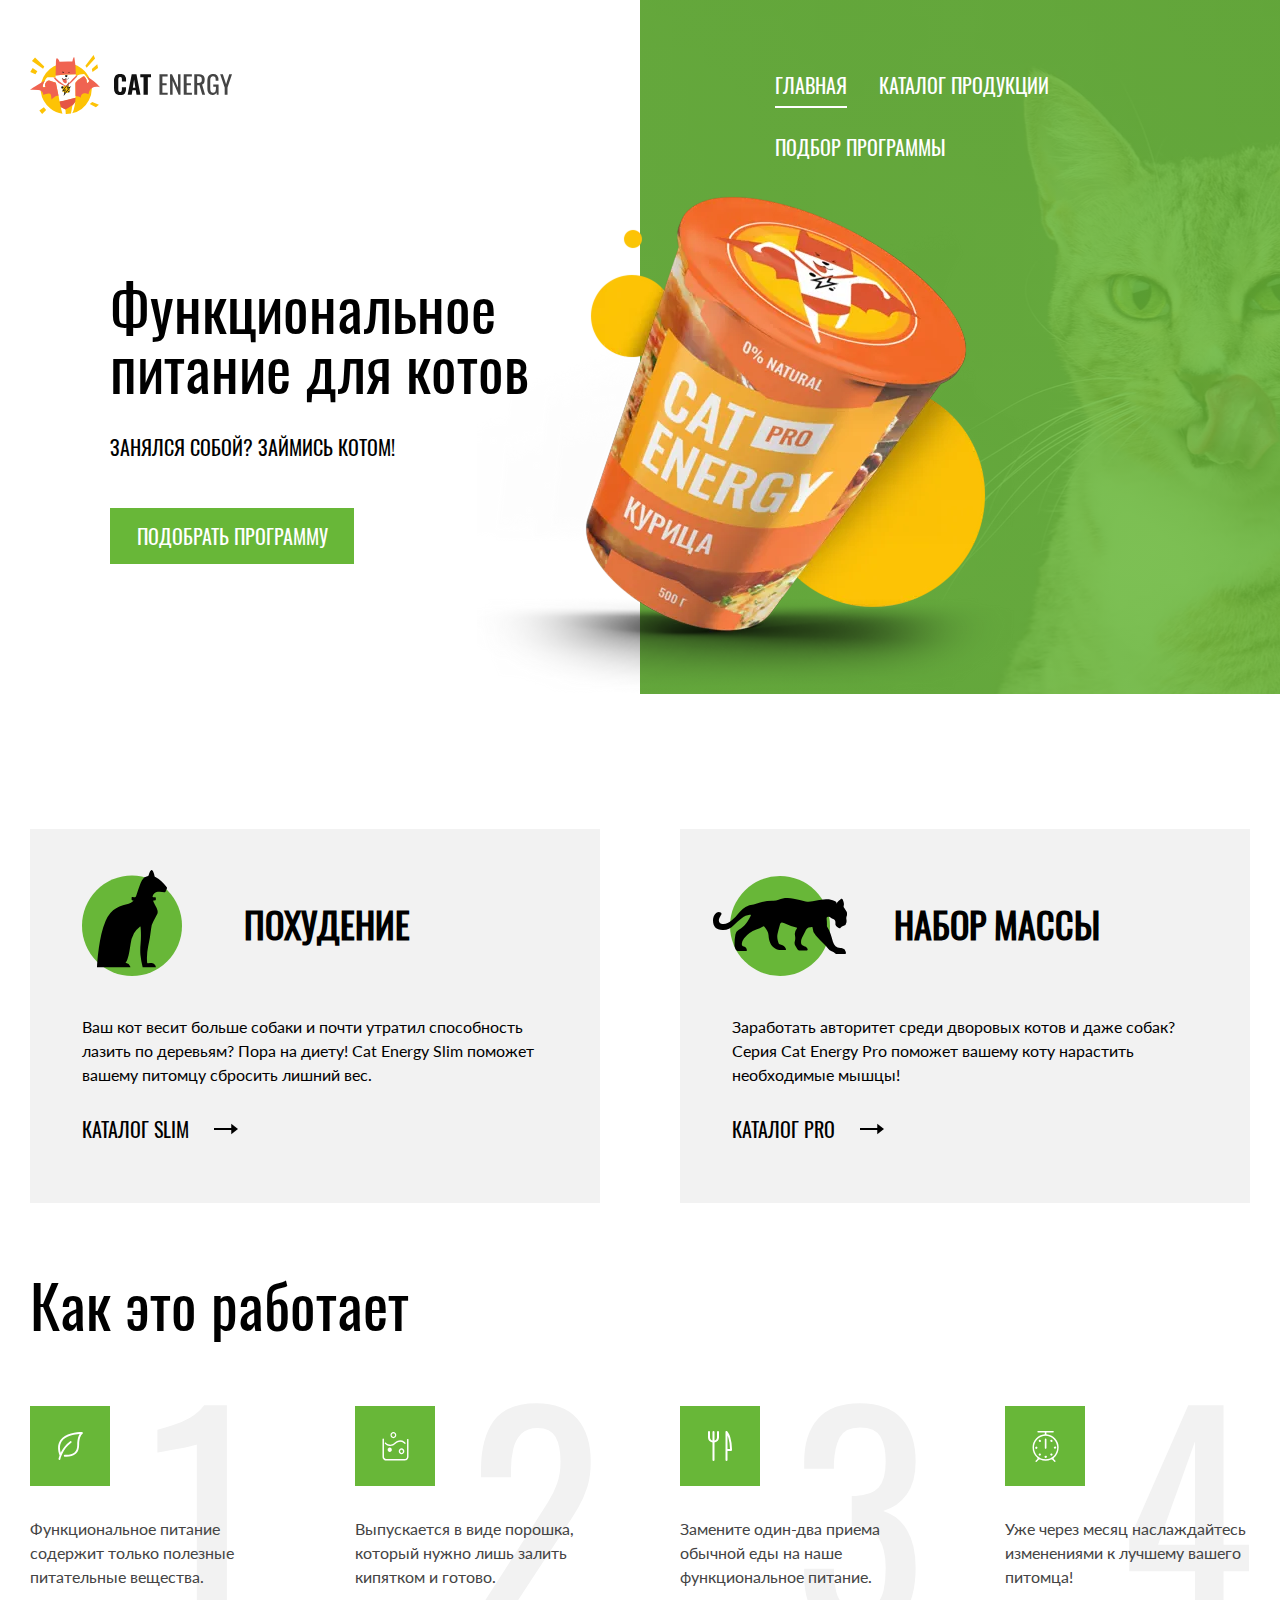
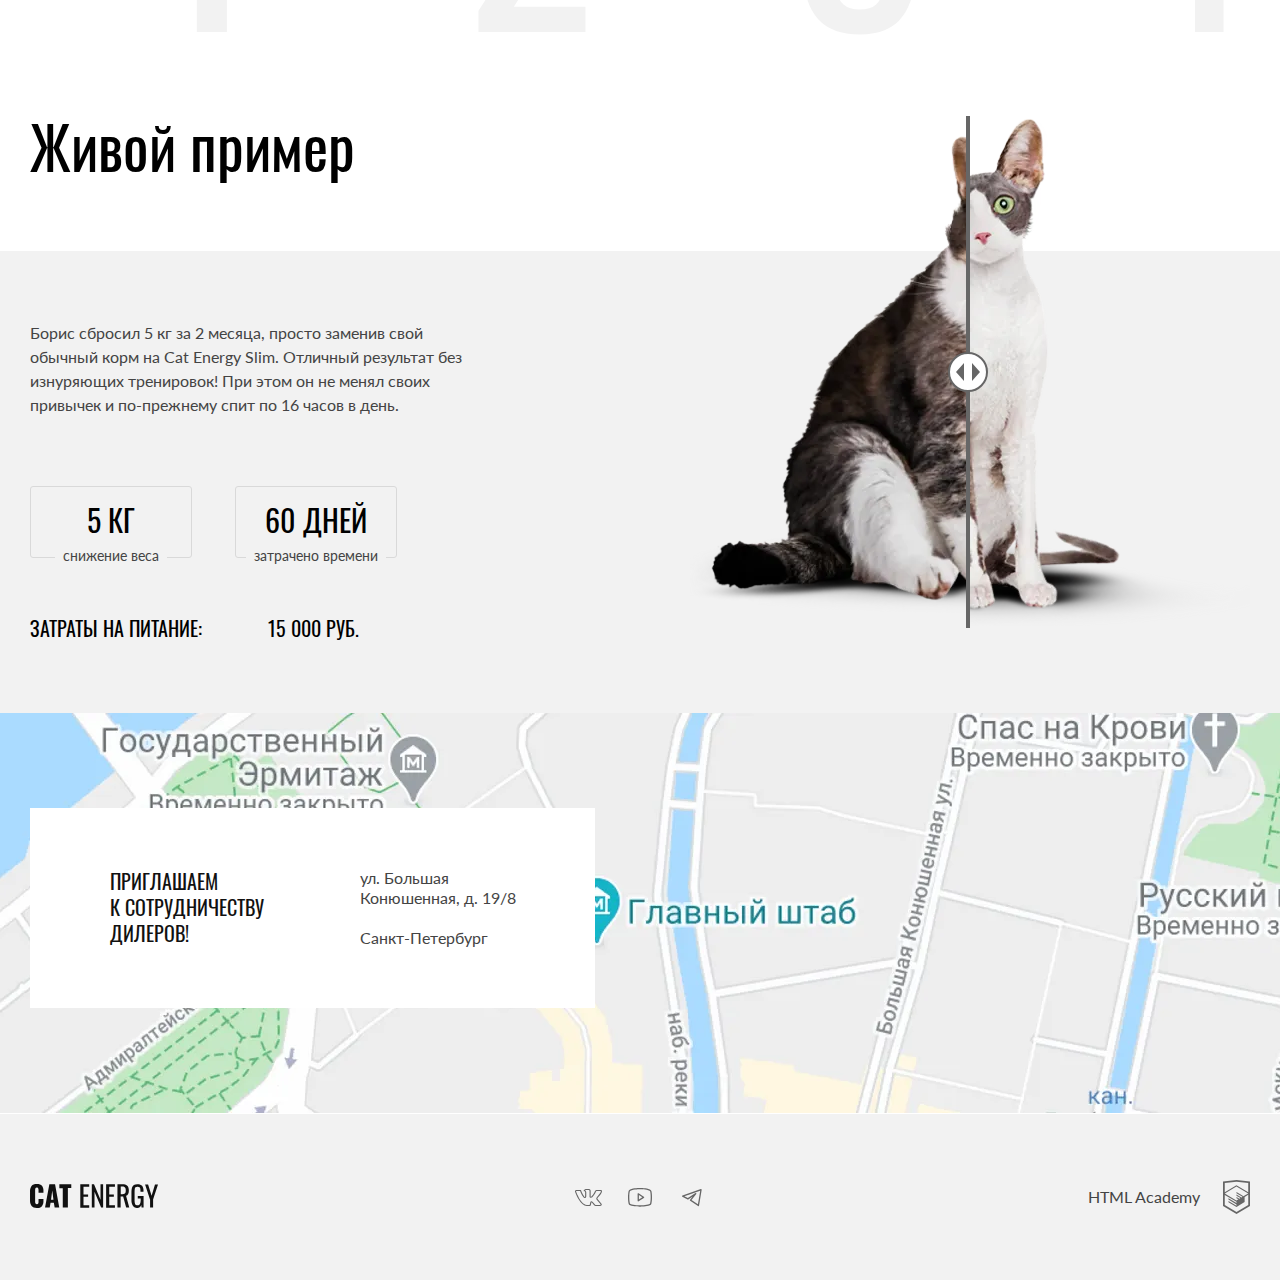
==== commit ccde6d6d: "Deploying to gh-pages from @ webDevUs3r/2530499-cat-energy-32@561ad0646d893b970e7062c451a9739e4a2adf" ====
--- a/index.html
+++ b/index.html
@@ -1 +1 @@
-<!DOCTYPE html><html lang="ru"><head><meta charset="UTF-8"><title>Главная страница | Cat Energy</title><meta name="viewport" content="width=device-width,initial-scale=1"><link rel="preload" media="(max-width: 767px) and (max-resolution: 1dppx)" href="images/hero-mobile@1x.webp" as="image" type="image/webp"><link rel="preload" media="(max-width: 767px) and (min-resolution: 2dppx)" href="images/hero-mobile@2x.webp" as="image" type="image/webp"><link rel="preload" media="(min-width: 768px) and (max-resolution: 1dppx)" href="/images/hero-tablet@1x.webp" as="image" type="image/webp"><link rel="preload" media="(min-width: 768px) and (max-width: 1280px) and (min-resolution: 2dppx)" href="/images/hero-tablet@2x.webp" as="image" type="image/webp"><link rel="preload" media="(min-width: 1280px) and (max-resolution: 1dppx)" href="/images/hero-desktop@1x.webp" as="image" type="image/webp"><link rel="preload" media="(min-width: 1280px) and (min-resolution: 2dppx)" href="/images/hero-desktop@2x.webp" as="image" type="image/webp"><link rel="preload" media="(max-width: 767px) and (max-resolution: 1dppx)" href="/images/hero-bg-mobile@1x.webp" as="image" type="image/webp"><link rel="preload" media="(max-width: 767px) and (min-resolution: 2dppx)" href="/images/hero-bg-mobile@2x.webp" as="image" type="image/webp"><link rel="preload" media="(min-width: 1280px) and (max-resolution: 1dppx)" href="/images/hero-bg-desktop@1x.webp" as="image" type="image/webp"><link rel="preload" media="(min-width: 1280px) and (min-resolution: 2dppx)" href="/images/hero-bg-desktop@2x.webp" as="image" type="image/webp"><link rel="preload" href="styles/styles.css" as="style"><link rel="preload" href="scripts/index.js" as="script"><link rel="stylesheet" href="styles/styles.css"><script src="scripts/index.js" defer="defer"></script><link rel="icon" href="favicon.ico"><link rel="icon" href="favicons/icon.svg" type="image/svg+xml"><link rel="apple-touch-icon" href="favicons/apple-touch-icon.png"><link rel="manifest" href="manifest.webmanifest"></head><body class="page page--layout-sticky-footer page--theme-promo"><header class="page__header page-header container"><nav class="page-header__main-navigation main-navigation"><div class="main-navigation__top"><a class="main-navigation__logo logo" href="#"><picture><source media="(min-width: 1280px)" srcset="images/logo-desktop.svg" type="image/svg+xml" width="202" height="59"><source media="(min-width: 768px)" srcset="images/logo-tablet.svg" type="image/svg+xml" width="174" height="50"><img class="logo__image" src="images/logo-mobile.svg" width="190" height="38" alt="Логотип Cat Energy"></picture></a><button class="main-navigation__toggle toggle-button" type="button"><span class="visually-hidden">Открыть меню</span></button></div><ul class="main-navigation__site-navigation site-navigation"><li class="site-navigation__item"><a class="site-navigation__link site-navigation__link--active" href="#">Главная</a></li><li class="site-navigation__item"><a class="site-navigation__link" href="catalog.html">Каталог продукции</a></li><li class="site-navigation__item"><a class="site-navigation__link" href="#">Подбор программы</a></li></ul></nav></header><div class="page__content-wrapper"><main class="page__content"><h1 class="visually-hidden">Питание для котов | Cat Energy</h1><section class="hero"><div class="hero__wrapper container"><div class="hero__content"><h2 class="hero__title">Функциональное питание для котов</h2><p class="hero__slogan">Занялся собой? Займись котом!</p><a class="hero__button button button--primary button--size-s" href="#">Подобрать программу</a></div><picture class="hero__image-wrapper"><source media="(min-width: 1280px)" srcset="images/hero-desktop@1x.webp, images/hero-desktop@2x.webp 2x" type="image/webp" width="552" height="499"><source media="(min-width: 768px)" srcset="images/hero-tablet@1x.webp, images/hero-tablet@2x.webp 2x" type="image/webp" width="709" height="609"><source srcset="images/hero-mobile@1x.webp, images/hero-mobile@2x.webp 2x" type="image/webp" width="280" height="270"><source media="(min-width: 1280px)" srcset="images/hero-desktop@1x.png, images/hero-desktop@2x.png 2x" type="image/png" width="552" height="499"><source media="(min-width: 768px)" srcset="images/hero-tablet@1x.png, images/hero-tablet@2x.png 2x" type="image/png" width="709" height="609"><img class="hero__image" src="images/hero-mobile@1x.png" srcset="images/hero-mobile@2x.png 2x" width="280" height="270" alt="Cat Energy PRO со вкусом курицы"></picture></div></section><section class="product-line container"><h2 class="visually-hidden">Линейки продуктов</h2><ul class="product-line__list"><li class="product-line__item product-preview product-preview--theme-weight-loss"><h3 class="product-preview__title">похудение</h3><p class="product-preview__text">Ваш кот весит больше собаки и почти утратил способность лазить по деревьям? Пора на диету! Cat Energy Slim поможет вашему питомцу сбросить лишний вес.</p><span class="product-preview__line split-line"></span> <a class="product-preview__link link" href="#">каталог slim</a></li><li class="product-line__item product-preview product-preview--theme-weight-gain"><h3 class="product-preview__title">Набор массы</h3><p class="product-preview__text">Заработать авторитет среди дворовых котов и даже собак? Серия Cat Energy Pro поможет вашему коту нарастить необходимые мышцы!</p><span class="product-preview__line split-line"></span> <a class="product-preview__link link" href="#">каталог pro</a></li></ul></section><section class="advantages container"><h2 class="advantages__title">Как это работает</h2><ul class="advantages__list"><li class="advantages__item advantages__item--theme-leaf">Функциональное питание содержит только полезные питательные вещества.</li><li class="advantages__item advantages__item--theme-powder">Выпускается в виде порошка, который нужно лишь залить кипятком и готово.</li><li class="advantages__item advantages__item--theme-eat">Замените один-два приема обычной еды на наше функциональное питание.</li><li class="advantages__item advantages__item--theme-watch">Уже через месяц наслаждайтесь изменениями к лучшему вашего питомца!</li></ul></section><section class="result"><div class="result__wrapper container"><div class="result__content-column"><h2 class="result__title">Живой пример</h2><p class="result__text">Борис сбросил 5 кг за 2 месяца, просто заменив свой обычный корм на Cat Energy Slim. Отличный результат без изнуряющих тренировок! При этом он не менял своих привычек и по-прежнему спит по 16 часов в день.</p><dl class="result__stats"><div class="result__stats-item"><dt class="result__stats-name">снижение веса</dt><dd class="result__stats-difinition">5 кг</dd></div><div class="result__stats-item"><dt class="result__stats-name">затрачено времени</dt><dd class="result__stats-difinition">60 дней</dd></div></dl><p class="result__total"><span class="result__total-name">Затраты на питание:</span> <span class="result__total-price">15 000 руб.</span></p></div><div class="result__slider slider-compare"><div class="slider-compare__image-wrapper"><picture><source media="(min-width: 768px)" srcset="images/slide-tablet-before@1x.webp, images/slide-tablet-before@2x.webp 2x" type="image/webp" width="560" height="512"><source srcset="images/slide-mobile-before@1x.webp, images/slide-mobile-before@2x.webp 2x" type="image/webp" width="280" height="256"><source media="(min-width: 768px)" srcset="images/slide-tablet-before@1x.png, images/slide-tablet-before@2x.png 2x" type="image/png" width="560" height="512"><img class="slider-compare__image slider-compare__image--before" src="images/slide-mobile-before@1x.png" srcset="images/slide-mobile-before@2x.png 2x" loading="lazy" width="280" height="256" alt="До диеты"></picture><picture><source media="(min-width: 768px)" srcset="images/slide-tablet-after@1x.webp, images/slide-tablet-after@2x.webp 2x" type="image/webp" width="560" height="512"><source srcset="images/slide-mobile-after@1x.webp, images/slide-mobile-after@2x.webp 2x" type="image/webp" width="280" height="256"><source media="(min-width: 768px)" srcset="images/slide-tablet-after@1x.png, images/slide-tablet-after@2x.png 2x" type="image/png" width="560" height="512"><img class="slider-compare__image slider-compare__image--after" src="images/slide-mobile-after@1x.png" srcset="images/slide-mobile-after@2x.png 2x" loading="lazy" width="280" height="256" alt="После диеты"></picture></div><button class="slider-compare__scrubber" type="button" style="left: 49.3%"><span class="visually-hidden">Сменить слайд</span></button></div></div></section></main><section class="contacts"><h2 class="visually-hidden">Контакты</h2><div class="contacts__wrapper container"><div class="contacts__content"><p class="contacts__text">приглашаем<br>к сотрудничеству дилеров!</p><address class="contacts__address"><span class="contacts__address-street">ул. Большая Конюшенная, д. 19/8</span> <span class="contacts__adress-city">Санкт-Петербург</span></address></div></div><div class="contacts__map"><iframe src="https://www.google.com/maps/embed?pb=!1m18!1m12!1m3!1d1998.6037876791663!2d30.320467111580058!3d59.93871647481049!2m3!1f0!2f0!3f0!3m2!1i1024!2i768!4f13.1!3m3!1m2!1s0x4696310fca145cc1%3A0x42b32648d8238007!2sBolshaya%20Konyushennaya%20St%2C%2019%2F8%2C%20Sankt-Peterburg%2C%20191186!5e0!3m2!1sen!2sru!4v1723903641111!5m2!1sen!2sru" width="320" height="362" allowfullscreen loading="lazy" title="Офис компании по адресу ул. Большая Конюшенная, д. 19/8 Санкт-Петербург"></iframe></div></section></div><footer class="page__footer page-footer"><div class="page-footer__wrapper container"><a class="page-footer__logo logo-second" href="https://htmlacademy.ru/intensive/adaptive"><img class="logo-second__image" src="images/logo-second.svg" width="128" height="25" alt="Логотип Cat Energy"> </a><span class="page-footer__line split-line"></span><ul class="page-footer__social social"><li class="social__item"><a class="social__link social__link--theme-vk" href="#"><span class="visually-hidden">Вконтакте</span></a></li><li class="social__item"><a class="social__link social__link--theme-youtube" href="#"><span class="visually-hidden">Youtube</span></a></li><li class="social__item"><a class="social__link social__link--theme-telegram" href="#"><span class="visually-hidden">Телеграм</span></a></li></ul><span class="page-footer__line split-line"></span> <a class="page-footer__copyright" href="#">HTML Academy</a></div></footer></body></html>+<!DOCTYPE html><html lang="ru"><head><meta charset="UTF-8"><title>Главная страница | Cat Energy</title><meta name="viewport" content="width=device-width,initial-scale=1"><link rel="preload" media="(max-width: 767px) and (max-resolution: 1dppx)" href="images/hero-mobile@1x.webp" as="image" type="image/webp"><link rel="preload" media="(max-width: 767px) and (min-resolution: 2dppx)" href="images/hero-mobile@2x.webp" as="image" type="image/webp"><link rel="preload" media="(min-width: 768px) and (max-resolution: 1dppx)" href="/images/hero-tablet@1x.webp" as="image" type="image/webp"><link rel="preload" media="(min-width: 768px) and (max-width: 1280px) and (min-resolution: 2dppx)" href="/images/hero-tablet@2x.webp" as="image" type="image/webp"><link rel="preload" media="(min-width: 1280px) and (max-resolution: 1dppx)" href="/images/hero-desktop@1x.webp" as="image" type="image/webp"><link rel="preload" media="(min-width: 1280px) and (min-resolution: 2dppx)" href="/images/hero-desktop@2x.webp" as="image" type="image/webp"><link rel="preload" media="(max-width: 767px) and (max-resolution: 1dppx)" href="/images/hero-bg-mobile@1x.webp" as="image" type="image/webp"><link rel="preload" media="(max-width: 767px) and (min-resolution: 2dppx)" href="/images/hero-bg-mobile@2x.webp" as="image" type="image/webp"><link rel="preload" media="(min-width: 1280px) and (max-resolution: 1dppx)" href="/images/hero-bg-desktop@1x.webp" as="image" type="image/webp"><link rel="preload" media="(min-width: 1280px) and (min-resolution: 2dppx)" href="/images/hero-bg-desktop@2x.webp" as="image" type="image/webp"><link rel="preload" href="styles/styles.css" as="style"><link rel="preload" href="scripts/index.js" as="script"><link rel="preload" href="scripts/map.js" as="script"><link rel="stylesheet" href="styles/styles.css"><script src="scripts/index.js" defer="defer"></script><script src="scripts/map.js" defer="defer"></script><link rel="icon" href="favicon.ico"><link rel="icon" href="favicons/icon.svg" type="image/svg+xml"><link rel="apple-touch-icon" href="favicons/apple-touch-icon.png"><link rel="manifest" href="manifest.webmanifest"><script src="https://api-maps.yandex.ru/2.1/?apikey=b741650d-aeca-472d-a761-ce8550b60bb1&lang=ru_RU" defer="defer"></script></head><body class="page page--layout-sticky-footer page--theme-promo"><header class="page__header page-header container"><nav class="page-header__main-navigation main-navigation main-navigation--no-js"><div class="main-navigation__top"><a class="main-navigation__logo logo" href="index.html"><picture><source media="(min-width: 1280px)" srcset="images/logo-desktop.svg" type="image/svg+xml" width="202" height="59"><source media="(min-width: 768px)" srcset="images/logo-tablet.svg" type="image/svg+xml" width="174" height="50"><img class="logo__image" src="images/logo-mobile.svg" width="190" height="38" alt="Логотип Cat Energy"></picture></a><button class="main-navigation__toggle toggle-button" type="button"><span class="visually-hidden">Открыть меню</span></button></div><ul class="main-navigation__site-navigation site-navigation"><li class="site-navigation__item"><a class="site-navigation__link site-navigation__link--active" href="#">Главная</a></li><li class="site-navigation__item"><a class="site-navigation__link" href="catalog.html">Каталог продукции</a></li><li class="site-navigation__item"><a class="site-navigation__link" href="#">Подбор программы</a></li></ul></nav></header><div class="page__content-wrapper"><main class="page__content"><h1 class="visually-hidden">Питание для котов | Cat Energy</h1><section class="hero"><div class="hero__wrapper container"><div class="hero__content"><h2 class="hero__title">Функциональное питание для котов</h2><p class="hero__slogan">Занялся собой? Займись котом!</p><a class="hero__button button button--primary button--size-s" href="form.html">Подобрать программу</a></div><picture class="hero__image-wrapper"><source media="(min-width: 1280px)" srcset="images/hero-desktop@1x.webp, images/hero-desktop@2x.webp 2x" type="image/webp" width="552" height="499"><source media="(min-width: 768px)" srcset="images/hero-tablet@1x.webp, images/hero-tablet@2x.webp 2x" type="image/webp" width="709" height="609"><source srcset="images/hero-mobile@1x.webp, images/hero-mobile@2x.webp 2x" type="image/webp" width="280" height="270"><source media="(min-width: 1280px)" srcset="images/hero-desktop@1x.png, images/hero-desktop@2x.png 2x" type="image/png" width="552" height="499"><source media="(min-width: 768px)" srcset="images/hero-tablet@1x.png, images/hero-tablet@2x.png 2x" type="image/png" width="709" height="609"><img class="hero__image" src="images/hero-mobile@1x.png" srcset="images/hero-mobile@2x.png 2x" width="280" height="270" alt="Cat Energy PRO со вкусом курицы"></picture></div></section><section class="product-line container"><h2 class="visually-hidden">Линейки продуктов</h2><ul class="product-line__list"><li class="product-line__item product-preview product-preview--theme-weight-loss"><h3 class="product-preview__title">похудение</h3><p class="product-preview__text">Ваш кот весит больше собаки и почти утратил способность лазить по деревьям? Пора на диету! Cat Energy Slim поможет вашему питомцу сбросить лишний вес.</p><span class="product-preview__line split-line"></span> <a class="product-preview__link link" href="catalog.html">каталог slim</a></li><li class="product-line__item product-preview product-preview--theme-weight-gain"><h3 class="product-preview__title">Набор массы</h3><p class="product-preview__text">Заработать авторитет среди дворовых котов и даже собак? Серия Cat Energy Pro поможет вашему коту нарастить необходимые мышцы!</p><span class="product-preview__line split-line"></span> <a class="product-preview__link link" href="catalog.html">каталог pro</a></li></ul></section><section class="advantages container"><h2 class="advantages__title">Как это работает</h2><ul class="advantages__list"><li class="advantages__item advantages__item--theme-leaf">Функциональное питание содержит только полезные питательные вещества.</li><li class="advantages__item advantages__item--theme-powder">Выпускается в виде порошка, который нужно лишь залить кипятком и готово.</li><li class="advantages__item advantages__item--theme-eat">Замените один-два приема обычной еды на наше функциональное питание.</li><li class="advantages__item advantages__item--theme-watch">Уже через месяц наслаждайтесь изменениями к лучшему вашего питомца!</li></ul></section><section class="result"><div class="result__wrapper container"><div class="result__content-column"><h2 class="result__title">Живой пример</h2><p class="result__text">Борис сбросил 5 кг за 2 месяца, просто заменив свой обычный корм на Cat Energy Slim. Отличный результат без изнуряющих тренировок! При этом он не менял своих привычек и по-прежнему спит по 16 часов в день.</p><dl class="result__stats"><div class="result__stats-item"><dt class="result__stats-name">снижение веса</dt><dd class="result__stats-difinition">5 кг</dd></div><div class="result__stats-item"><dt class="result__stats-name">затрачено времени</dt><dd class="result__stats-difinition">60 дней</dd></div></dl><p class="result__total"><span class="result__total-name">Затраты на питание:</span> <span class="result__total-price">15 000 руб.</span></p></div><div class="result__slider slider-compare"><div class="slider-compare__image-wrapper"><picture><source media="(min-width: 768px)" srcset="images/slide-tablet-before@1x.webp, images/slide-tablet-before@2x.webp 2x" type="image/webp" width="560" height="512"><source srcset="images/slide-mobile-before@1x.webp, images/slide-mobile-before@2x.webp 2x" type="image/webp" width="280" height="256"><source media="(min-width: 768px)" srcset="images/slide-tablet-before@1x.png, images/slide-tablet-before@2x.png 2x" type="image/png" width="560" height="512"><img class="slider-compare__image slider-compare__image--before" src="images/slide-mobile-before@1x.png" srcset="images/slide-mobile-before@2x.png 2x" loading="lazy" width="280" height="256" alt="До диеты"></picture><picture><source media="(min-width: 768px)" srcset="images/slide-tablet-after@1x.webp, images/slide-tablet-after@2x.webp 2x" type="image/webp" width="560" height="512"><source srcset="images/slide-mobile-after@1x.webp, images/slide-mobile-after@2x.webp 2x" type="image/webp" width="280" height="256"><source media="(min-width: 768px)" srcset="images/slide-tablet-after@1x.png, images/slide-tablet-after@2x.png 2x" type="image/png" width="560" height="512"><img class="slider-compare__image slider-compare__image--after" src="images/slide-mobile-after@1x.png" srcset="images/slide-mobile-after@2x.png 2x" loading="lazy" width="280" height="256" alt="После диеты"></picture></div><button class="slider-compare__scrubber" type="button" style="left: 49.3%"><span class="visually-hidden">Сменить слайд</span></button></div></div></section></main><section class="contacts"><h2 class="visually-hidden">Контакты</h2><div class="contacts__wrapper container"><div class="contacts__content"><p class="contacts__text">приглашаем<br>к сотрудничеству дилеров!</p><address class="contacts__address"><span class="contacts__address-street">ул. Большая Конюшенная, д. 19/8</span> <span class="contacts__adress-city">Санкт-Петербург</span></address></div></div><div class="contacts__map" id="map" style="width:100%; height:400px;"></div></section></div><footer class="page__footer page-footer"><div class="page-footer__wrapper container"><a class="page-footer__logo logo-second" href="https://htmlacademy.ru/intensive/adaptive"><span class="visually-hidden">Логотип Cat Energy</span> <svg width="128" height="24" viewBox="0 0 128 24" fill="none" xmlns="http://www.w3.org/2000/svg"><path d="M1.6236 21.9574C0.489608 20.2815 -0.0733133 18.2722 0.0213584 16.2383V7.7617C-0.115966 5.70593 0.411707 3.66097 1.52346 1.94043C2.62499 0.612766 4.32737 0 6.83086 0C9.33436 0 10.9366 0.612766 11.938 1.73617C13.0252 3.15904 13.56 4.9407 13.4401 6.74043V8.78298H8.53324V6.43404C8.57287 5.73932 8.47057 5.04378 8.23282 4.39149C8.10574 4.12819 7.90433 3.90969 7.65449 3.76409C7.40465 3.61849 7.11781 3.55245 6.83086 3.57447C6.12989 3.57447 5.62919 3.77872 5.42891 4.28936C5.20237 5.015 5.10073 5.77516 5.12849 6.53617V17.4638C5.0756 18.2022 5.21373 18.9417 5.52905 19.6085C5.72933 20.1192 6.23003 20.3234 6.931 20.3234C7.63198 20.3234 8.03254 20.1192 8.23282 19.6085C8.4605 18.9183 8.56232 18.1914 8.53324 17.4638V15.0128H13.4401V17.0553C13.5419 18.8844 13.0103 20.6918 11.938 22.1617C10.9366 23.3872 9.23422 24 6.83086 24C4.42751 23.8979 2.62499 23.2851 1.6236 21.9574Z" fill="inherit"/><path d="M19.3483 0.306396H25.0563L29.2622 23.5915H24.6557L23.8546 18.6894H20.55L19.7489 23.5915H15.0423L19.3483 0.306396ZM23.454 15.6255L22.2524 6.53618L21.0507 15.6255H23.454Z" fill="inherit"/><path d="M32.767 4.18725H29.3623V0.306396H41.2789V4.08512H37.8742V23.5915H32.767V4.18725Z" fill="inherit"/><path d="M50.3916 0.306396H59.2039V2.75746H53.496V10.417H58.1024V12.766H53.496V21.3447H59.2039V23.6936H50.2915V0.306396H50.3916Z" fill="inherit"/><path d="M61.8076 0.306396H64.0107L70.5198 15.7277V0.306396H73.1234V23.5915H71.1206L64.5114 7.65959V23.5915H61.8076V0.306396Z" fill="inherit"/><path d="M76.1276 0.306396H84.9399V2.75746H79.2319V10.417H83.8383V12.766H79.2319V21.3447H84.9399V23.6936H76.1276V0.306396Z" fill="inherit"/><path d="M87.5435 0.306296H92.1499C93.962 0.178639 95.7629 0.682798 97.2571 1.73608C98.3586 2.65523 98.8593 4.28927 98.8593 6.43396C98.8593 9.39566 97.958 11.234 96.0554 11.8467L99.2599 23.4893H96.1555L93.1513 12.5616H90.6478V23.4893H87.4434V0.306296H87.5435ZM91.9497 10.3148C92.982 10.4016 94.011 10.1121 94.8537 9.49778C95.4546 8.98715 95.755 7.96587 95.755 6.43396C95.7827 5.67295 95.6811 4.91279 95.4546 4.18715C95.2292 3.66645 94.8421 3.23582 94.353 2.96162C93.6633 2.64108 92.9062 2.50069 92.1499 2.5531H90.748V10.2127H91.9497V10.3148Z" fill="inherit"/><path d="M102.865 21.8554C101.824 20.0697 101.335 18.0053 101.463 15.932V8.17025C101.438 6.69026 101.607 5.21349 101.964 3.77876C102.299 2.70664 102.967 1.77469 103.866 1.12344C104.984 0.448453 106.274 0.128462 107.571 0.204291C109.674 0.204291 111.177 0.714929 112.078 1.83833C113.115 3.32172 113.61 5.12795 113.48 6.94472V7.76174H110.476V7.04684C110.48 6.19152 110.413 5.33736 110.275 4.49365C110.191 3.96049 109.903 3.48313 109.474 3.16599C108.911 2.78921 108.243 2.60993 107.571 2.65535C106.853 2.60843 106.143 2.82587 105.569 3.26812C105.333 3.47055 105.141 3.71989 105.003 4.00086C104.865 4.28184 104.785 4.58853 104.768 4.90216C104.636 5.81517 104.569 6.73673 104.567 7.65961V16.3405C104.493 17.663 104.698 18.9863 105.168 20.2213C105.569 21.0383 106.37 21.3447 107.571 21.3447C108.046 21.405 108.527 21.3208 108.955 21.1028C109.383 20.8847 109.737 20.5425 109.975 20.1192C110.504 18.8277 110.743 17.432 110.676 16.0341V14.4H107.772V12.0511H113.58V23.5915H111.577L111.277 20.9362C111.014 21.8261 110.467 22.601 109.724 23.1376C108.98 23.6742 108.081 23.9419 107.171 23.8979C106.343 23.9475 105.517 23.7869 104.765 23.4304C104.014 23.0739 103.361 22.5327 102.865 21.8554Z" fill="inherit"/><path d="M119.989 15.4212L115.082 0.408447H118.086L121.591 11.6425L124.996 0.408447H128L123.093 15.4212V23.5914H120.089V15.4212H119.989Z" fill="inherit"/></svg> </a><span class="page-footer__line split-line"></span><ul class="page-footer__social social"><li class="social__item"><a class="social__link social__link--theme-vk" href="#"><span class="visually-hidden">Вконтакте</span></a></li><li class="social__item"><a class="social__link social__link--theme-youtube" href="#"><span class="visually-hidden">Youtube</span></a></li><li class="social__item"><a class="social__link social__link--theme-telegram" href="#"><span class="visually-hidden">Телеграм</span></a></li></ul><span class="page-footer__line split-line"></span> <a class="page-footer__copyright" href="https://htmlacademy.ru/intensive/adaptive">HTML Academy</a></div></footer></body></html>--- a/styles/styles.css
+++ b/styles/styles.css
@@ -1 +1 @@
-@font-face{font-family:Lato;font-weight:400;font-style:normal;font-display:swap;src:url(../fonts/lato/Lato-Regular.woff2)format("woff2")}@font-face{font-family:Oswald;font-weight:400;font-style:normal;font-display:swap;src:url(../fonts/oswald/oswaldregular.woff2)format("woff2")}.container{box-sizing:border-box;width:320px;min-width:320px;margin-left:auto;margin-right:auto;padding-left:20px;padding-right:20px}@media (width>=768px){.container{width:768px;padding-left:30px;padding-right:30px}}@media (width>=1280px){.container{width:1280px}}.visually-hidden{white-space:nowrap;-webkit-clip-path:inset(100%);clip-path:inset(100%);clip:rect(0 0 0 0);border:0;width:1px;height:1px;margin:-1px;padding:0;position:absolute;overflow:hidden}.button{box-sizing:border-box;text-transform:uppercase;text-align:center;cursor:pointer;background-color:#0000;border:none;font-family:Oswald,Arial,sans-serif;text-decoration:none;display:inline-block}.button[disabled]{cursor:default;pointer-events:none;opacity:.6}.button--primary{color:#fff;background-color:#68b738}.button--primary:hover,.button--primary:focus{background-color:#5eaa2f}.button--primary:active{color:#ffffff4d;background-color:#5eaa2f}.button--secondary{color:#444;background-color:#f2f2f2}.button--secondary:hover,.button--secondary:focus,.button--secondary:active{background-color:#ebebeb}.button--size-s{padding:10px 15px;font-size:16px;line-height:125%}.button--size-m{padding:15px;font-size:20px;line-height:130%}.toggle-button{cursor:pointer;background-color:#0000;border:none;width:26px;height:24px;padding:0;position:relative}.toggle-button:before{content:"";background-color:#000;width:26px;height:2px;position:absolute;top:3px;left:0;box-shadow:0 8px #000,0 16px #000}.toggle-button--opened:before,.toggle-button--opened:after{content:"";width:25px;height:2px;position:absolute;top:11px;left:0}.toggle-button--opened:before{box-shadow:none;left:4px;transform:rotate(47deg)}.toggle-button--opened:after{background-color:#000;left:4px;transform:rotate(-45deg)}.link{text-transform:uppercase;text-align:center;color:#000;align-items:center;gap:17px;font-family:Oswald,Arial,sans-serif;font-size:16px;line-height:100%;text-decoration:none;display:inline-flex}.link:hover:after,.link:focus:after{background-size:32px 12px;width:32px}.link:active{opacity:.3}.link:after{content:"";background-image:url(../icons/stack.svg#icon-arrow);background-repeat:no-repeat;width:24px;height:12px}@media (width>=768px){.link{gap:25px;font-size:20px}}.input{box-sizing:border-box;text-transform:uppercase;color:#444;border:1px solid #e7e7e7;outline:none;padding:12px;font-family:Oswald,Arial,sans-serif;font-size:20px;font-weight:400}.input::placeholder{color:#444}.input:hover{border-color:#cdcdcd}.input:focus{border-width:2px;border-color:#444;padding:9px 19px}.input--danger{border-color:#ff8282}.logo:hover,.logo:focus{opacity:.8}.logo:active{opacity:.6}.logo__image{display:block}.logo-second{display:flex}.logo-second:hover,.logo-second:focus{opacity:.8}.logo-second:active{opacity:.6}.social{flex-wrap:wrap;align-items:center;gap:24px;margin:0;padding:0;list-style:none;display:flex}.social__link{background-color:#666;width:28px;height:22px;display:block;-webkit-mask-repeat:no-repeat;mask-repeat:no-repeat}.social__link:hover,.social__link:focus{background-color:#68b738}.social__link:active{opacity:.3;background-color:#68b738}.social__link--theme-vk{-webkit-mask-image:url(../icons/stack.svg#icon-vk);mask-image:url(../icons/stack.svg#icon-vk)}.social__link--theme-youtube{-webkit-mask-image:url(../icons/stack.svg#icon-youtube);mask-image:url(../icons/stack.svg#icon-youtube)}.social__link--theme-telegram{-webkit-mask-image:url(../icons/stack.svg#icon-tg);mask-image:url(../icons/stack.svg#icon-tg)}.split-line{background-color:#d9d9d9;height:1px;display:block}.split-line--theme-light{background-color:#ebebeb}.split-line--theme-special{background-color:#cdcdcd}.split-line--width-outside{position:relative}.split-line--width-outside:before{content:"";background-color:inherit;width:20px;height:1px;position:absolute;bottom:0;left:-20px}.split-line--width-outside:after{content:"";background-color:inherit;width:20px;height:1px;position:absolute;bottom:0;right:-20px}.title{color:#444;margin:0;font-family:Oswald,Arial,sans-serif;font-size:24px;font-weight:400;line-height:100%}@media (width>=768px){.title{font-size:32px}}@media (width>=1280px){.title{font-size:40px}}.title--decorative-line{background-color:#fff;width:-moz-fit-content;width:fit-content;position:relative;box-shadow:-40px 0 #fff,40px 0 #fff}.title--decorative-line:before{content:"";z-index:-1;width:100vw;height:2px;position:absolute;top:45%;right:0;box-shadow:100vw 0 #68b738}@media (width>=768px){.title--decorative-line:before{background-color:#68b738}}.characteristics{margin:0;font-size:12px;line-height:133%}@media (width>=768px){.characteristics{flex-direction:column;gap:5px;font-size:16px;line-height:125%;display:flex}}@media (width>=1280px){.characteristics{gap:4px}}.characteristics__item{grid-template-columns:repeat(2,50%);display:grid}@media (width>=768px){.characteristics__item{border-bottom:1px solid #cdcdcd;padding-top:2px;padding-bottom:4px}}@media (width>=1280px){.characteristics__item:nth-child(2){padding-bottom:6px}.characteristics__item:nth-child(3){padding-top:1px;padding-bottom:10px}}.characteristics__value{justify-self:end;margin:0 0 0 10px}.slider-compare{background-color:#eaeaea;position:relative}@media (width>=768px){.slider-compare{background-color:#fff}}.slider-compare__image-wrapper{grid-template:"compare"1fr/1fr;width:100%;height:100%;display:grid}.slider-compare picture{grid-area:compare}.slider-compare picture:first-child{z-index:2}.slider-compare__image{object-position:top left;object-fit:none;background-color:#eaeaea;max-width:-moz-fit-content;max-width:fit-content;height:100%;display:block}@media (width>=768px){.slider-compare__image{background-image:linear-gradient(#fff,#fff 29.5%,#eaeaea 29.5%)}}@media (width>=1280px){.slider-compare__image{background-image:linear-gradient(#fff,#fff 26.4%,#f2f2f2 26.4%)}}.slider-compare__image--before{z-index:1}.slider-compare__scrubber{z-index:2;cursor:col-resize;background-color:#666;border:none;width:4px;height:100%;padding:0;position:absolute;top:0}.slider-compare__scrubber:before{content:"";box-sizing:border-box;cursor:pointer;background-image:url(../icons/stack.svg#icon-scrubber);background-repeat:no-repeat;width:40px;height:40px;position:absolute;top:calc(50% - 20px);left:-18px}.slider-compare__scrubber:hover:before,.slider-compare__scrubber:focus-visible:before{background-image:url(../icons/stack.svg#icon-scrubber-hover)}.slider-compare__scrubber:active:before{background-image:url(../icons/stack.svg#icon-scrubber-active)}.slider-compare__scrubber:hover,.slider-compare__scrubber:focus-visible{background-color:#68b738}.slider-compare__scrubber:active{opacity:.6;background-color:#68b738}.gift{background-color:#68b738d9;grid-template-areas:"space";display:grid}.gift__content{flex-direction:column;order:1;grid-area:space;align-items:center;gap:48px;padding:58px 58px 40px;display:flex}@media (width>=768px){.gift__content{flex-direction:row;justify-content:space-between;padding:57px 125px 60px 77px}}@media (width>=1280px){.gift__content{flex-direction:column;justify-content:start;gap:46px;padding:56px 40px 40px}}.gift__content:before{content:"";background-image:url(../icons/stack.svg#icon-gift);background-repeat:no-repeat;width:78px;height:81px}@media (width>=768px){.gift__content:before{width:80px;height:83px;margin-top:-2px;margin-left:1px}}@media (width>=1280px){.gift__content:before{margin-top:0}}.gift__text{text-align:center;color:#fff;width:161px;margin:0 0 0 -2px;font-size:16px;line-height:125%}@media (width>=768px){.gift__text{text-align:left;margin-top:5px}}@media (width>=1280px){.gift__text{text-align:center;margin-top:1px;margin-left:2px}}.gift__image-wrapper{z-index:-1;grid-area:space}.gift__image{max-width:100%;height:100%;display:block}@media (width>=1280px){.gift__image{margin-left:0}}.subscribe-form{margin:0}@media (width>=768px){.subscribe-form{grid-template-columns:376px auto;grid-template-areas:"input button";display:grid}}@media (width>=1280px){.subscribe-form{grid-template-columns:496px auto}}.subscribe-form__email-field{width:100%;margin-bottom:16px}@media (width>=768px){.subscribe-form__email-field{grid-area:input;margin-bottom:0}}.subscribe-form__button{width:100%}@media (width>=768px){.subscribe-form__button{grid-area:button}}.product-preview{background-color:#f2f2f2;padding:30px 20px 19px;position:relative}@media (width>=768px){.product-preview{grid-template-columns:340px 1fr;grid-template-areas:"title.""text.""button.";padding:77px 53px 62px;display:grid}}@media (width>=1280px){.product-preview{padding-bottom:61px;padding-left:52px;padding-right:52px;display:block}}.product-preview:before{content:"";position:absolute}.product-preview--theme-weight-gain:before{background-image:url(../icons/stack.svg#weight-gain);background-repeat:no-repeat;width:67px;height:50px;top:24px;left:13px}@media (width>=768px){.product-preview--theme-weight-gain:before{background-image:url(../icons/stack.svg#weight-gain-tablet);width:268px;height:200px;top:91px;left:auto;right:29px}}@media (width>=1280px){.product-preview--theme-weight-gain:before{width:134px;height:100px;top:47px;left:33px;right:auto}}.product-preview--theme-weight-loss:before{background-image:url(../icons/stack.svg#weight-loss);background-repeat:no-repeat;width:50px;height:53px;top:21px;left:20px}@media (width>=768px){.product-preview--theme-weight-loss:before{background-image:url(../icons/stack.svg#weight-loss-tablet);width:200px;height:211px;top:81px;left:auto;right:63px}}@media (width>=1280px){.product-preview--theme-weight-loss:before{width:100px;height:106px;top:41px;left:52px;right:auto}}.product-preview__title{text-transform:uppercase;color:#000;margin:0 0 29px 71px;font-family:Oswald,Arial,sans-serif;font-size:24px;line-height:154%}@media (width>=768px){.product-preview__title{grid-area:title;margin-bottom:24px;margin-left:0;font-size:36px;line-height:100%}}@media (width>=1280px){.product-preview__title{margin-bottom:73px;margin-left:162px}}.product-preview__text{margin:0 0 22px}@media (width>=768px){.product-preview__text{color:#000;grid-area:text;margin-bottom:57px;font-size:16px;line-height:150%}}@media (width>=1280px){.product-preview__text{margin-bottom:32px}}.product-preview__link{margin-right:auto}@media (width>=768px){.product-preview__link{grid-area:button}}.product-preview__line{margin-bottom:19px}@media (width>=768px){.product-preview__line{display:none}}.card-preview{grid-template-columns:repeat(2,50%);grid-template-areas:"image info""button button";row-gap:17px;padding-top:20px;padding-bottom:24px;display:grid}@media (width>=768px){.card-preview{background-image:linear-gradient(#fff,#fff 14.3%,#f2f2f2 14.3%);grid-template:"image"210px"info"1fr"button"/1fr;row-gap:20px;padding:0 37px 40px}}@media (width>=1280px){.card-preview{row-gap:10px;padding-left:38px;padding-right:38px}}.card-preview__info{grid-area:info;padding-top:2px}@media (width>=768px){.card-preview__info{grid-template-rows:1fr auto;gap:18px;margin-bottom:12px;display:grid}}@media (width>=1280px){.card-preview__info{gap:0;margin-bottom:22px}}.card-preview__info-link{cursor:pointer;text-decoration:none}.card-preview__info-link:hover,.card-preview__info-link:focus{opacity:.8}.card-preview__info-link:active{opacity:.6}.card-preview__title{text-transform:uppercase;color:#222;margin:0 64px 14px 0;font-family:Oswald,Arial,sans-serif;font-size:16px;font-weight:400;line-height:125%}@media (width>=768px){.card-preview__title{text-align:center;margin-bottom:0;margin-left:50px;margin-right:50px;font-size:20px;line-height:120%}}@media (width>=1280px){.card-preview__title{margin-bottom:23px;margin-left:13px;margin-right:13px}}.card-preview__link{cursor:pointer;grid-area:image;justify-content:center;align-items:center;height:107px;display:flex}.card-preview__link:hover{opacity:.8}.card-preview__link:active{opacity:.6}@media (width>=768px){.card-preview__link{justify-self:center;width:200px;height:210px}}@media (width>=1280px){.card-preview__link{width:169px}}.card-preview__link picture{flex-shrink:0}.card-preview__image{max-width:100%;display:block}.card-preview__button{grid-area:button}@media (width>=768px){.card-preview__button{align-self:end}}.card-empty{box-sizing:border-box;flex-direction:column;align-items:center;padding-top:25px;padding-bottom:24px;display:flex}.card-empty:before{content:"";background-image:url(../icons/stack.svg#icon-plus);background-repeat:no-repeat;background-size:contain;width:30px;height:30px;margin-bottom:24px}@media (width>=768px){.card-empty{border:2px solid #f2f2f2;padding:48px 35px 38px}.card-empty:before{background-image:url(../icons/stack.svg#plus);width:60px;height:60px;margin-bottom:50px}}@media (width>=1280px){.card-empty{padding-top:48px;padding-left:36px;padding-right:36px}.card-empty:before{margin-bottom:39px}}.card-empty__title{text-transform:uppercase;text-align:center;color:#111;margin:0 0 8px;font-family:Oswald,Arial,sans-serif;font-size:16px;font-weight:400;line-height:125%}@media (width>=768px){.card-empty__title{margin-bottom:23px;margin-left:40px;margin-right:40px;font-size:20px;line-height:120%}}@media (width>=1280px){.card-empty__title{margin-bottom:26px;margin-left:0;margin-right:0}}.card-empty__text{text-align:center;margin:0 0 20px;font-size:12px;line-height:133%}@media (width>=768px){.card-empty__text{margin-left:40px;margin-right:40px;font-size:16px;line-height:112%}}@media (width>=1280px){.card-empty__text{margin-left:0;margin-right:0}}.card-empty__button{width:100%}@media (width>=768px){.card-empty__button{margin-top:auto}}@media (width>=1280px){.card-empty__button{margin-bottom:-2px}}.product-extra{padding-top:13px;padding-bottom:18px}@media (width>=768px){.product-extra{grid-template-columns:1fr 225px;grid-template-areas:"title params""button button";gap:22px 30px;padding:26px 37px 28px;display:grid}}@media (width>=1280px){.product-extra{grid-template-columns:1fr 286px 244px;grid-template-areas:"title params button";align-items:center;column-gap:40px;padding:15px 0 16px}}.product-extra__title{text-transform:uppercase;color:#222;margin:0 0 10px;font-family:Oswald,Arial,sans-serif;font-size:16px;font-weight:400;line-height:100%}@media (width>=768px){.product-extra__title{grid-area:title;margin-bottom:0;font-size:20px}}.product-extra__params{margin:0 0 11px;line-height:143%}@media (width>=768px){.product-extra__params{grid-area:params;margin-bottom:0;font-size:16px;line-height:125%}}@media (width>=1280px){.product-extra__params{margin-top:3px}}.product-extra__params-item{grid-template-columns:repeat(2,50%);display:grid}@media (width>=768px){.product-extra__params-item{grid-template-columns:59% 41%}.product-extra__params-name{text-align:right;margin-top:2px}}@media (width>=1280px){.product-extra__params-name{text-align:left}}.product-extra__params-value{text-align:right;margin:1px 0 0 10px;padding-right:2px}.product-extra__button{width:100%}@media (width>=768px){.product-extra__button{grid-area:button}}.site-navigation{text-transform:uppercase;background-color:#fff;margin:0;padding:0;font-family:Oswald,Arial,sans-serif;font-size:20px;line-height:100%;list-style:none}@media (width<=767px){.site-navigation:after{content:"";z-index:-1;background-color:#fff;width:100vw;height:100%;position:absolute;bottom:0;right:0;box-shadow:100vw 0 #fff}}@media (width>=768px){.site-navigation{background-color:#0000;flex-wrap:wrap;align-items:center;gap:32px;font-size:18px;line-height:133%;display:flex}}@media (width>=1280px){.site-navigation{font-size:20px;line-height:100%}}@media (width<=767px){.site-navigation__item{position:relative}.site-navigation__item:after{content:"";background-color:#e6e6e6;width:100vw;height:1px;position:absolute;bottom:0;right:0;box-shadow:100vw 0 #e6e6e6}.site-navigation__item:first-child{padding-top:1px}.site-navigation__item:first-child:before{content:"";z-index:5;background-color:#e6e6e6;width:100vw;height:1px;position:absolute;top:0;right:0;box-shadow:100vw 0 #e6e6e6}}.site-navigation__link{color:#000;text-align:center;cursor:pointer;width:100%;padding-top:22px;padding-bottom:24px;text-decoration:none;display:inline-block}@media (width>=768px){.site-navigation__link{width:auto;padding:0 0 10px;position:relative}.site-navigation__link:not(.site-navigation__link--active):hover,.site-navigation__link:not(.site-navigation__link--active):focus-visible{color:#0009}.site-navigation__link:not(.site-navigation__link--active):active{color:#0000004d}}@media (width>=1280px){.site-navigation__link{color:#fff}.site-navigation__link:not(.site-navigation__link--active):hover,.site-navigation__link:not(.site-navigation__link--active):focus-visible{color:#fff9}.site-navigation__link:not(.site-navigation__link--active):active{color:#ffffff4d}.site-navigation--inner .site-navigation__link{color:#000}.site-navigation--inner .site-navigation__link:not(.site-navigation__link--active):hover{color:#0009}}@media (width>=768px){.site-navigation__link--active{cursor:default;position:relative}.site-navigation__link--active:after{content:"";background-color:#68b738;width:100%;height:2px;position:absolute;bottom:1px;left:0;right:0}}@media (width>=1280px){.site-navigation__link--active:after{background-color:#fff;bottom:-3px}}.site-navigation--inner .site-navigation__link--active:after{background-color:#68b738}.main-navigation{padding-top:13px}@media (width>=768px){.main-navigation{justify-content:space-between;align-items:start;padding-top:25px;padding-bottom:25px;display:flex}}@media (width>=1280px){.main-navigation{padding-top:55px}}@media (width<=767px){.main-navigation--opened .main-navigation__site-navigation{width:100%;display:block;position:absolute;top:65px;left:0;right:0}.main-navigation--no-js .main-navigation__site-navigation{width:100%;display:block;position:static}.main-navigation--no-js .main-navigation__toggle{display:none}}.main-navigation__top{justify-content:space-between;align-items:center;padding-bottom:14px;display:flex}@media (width>=768px){.main-navigation__top{padding-bottom:0}}.main-navigation__logo{width:190px;height:38px}@media (width>=768px){.main-navigation__logo{width:174px;height:50px}}@media (width>=1280px){.main-navigation__logo{width:202px;height:59px}}.main-navigation__toggle{margin-top:-2px}@media (width>=768px){.main-navigation__toggle{display:none}}@media (width<=767px){.main-navigation__site-navigation{z-index:5;display:none}}@media (width>=768px){.main-navigation__site-navigation{width:436px;padding-top:15px}}@media (width>=1280px){.main-navigation__site-navigation{width:475px;padding-top:20px}}.page-header{z-index:5;position:relative}@media (width<=767px){.page-header{position:relative}}.hero{background-image:-webkit-linear-gradient(90deg,#68b738d9,#68b738d9),-webkit-image-set(url(../images/hero-bg-mobile@2x.webp) 2x type("image/webp"),url(../images/hero-bg-mobile@1x.webp) 1x type("image/webp"),url(../images/hero-bg-mobile@2x.png) 2x type("image/png"),url(../images/hero-bg-mobile@1x.png) 1x type("image/png")),-webkit-linear-gradient(90deg,#515358,#444348 30%);background-image:linear-gradient(90deg,#68b738d9,#68b738d9),image-set("../images/hero-bg-mobile@2x.webp" 2x type("image/webp"),"../images/hero-bg-mobile@1x.webp" 1x type("image/webp"),"../images/hero-bg-mobile@2x.png" 2x type("image/png"),"../images/hero-bg-mobile@1x.png" 1x type("image/png")),linear-gradient(90deg,#515358,#444348 30%);background-position:50% 0;background-repeat:no-repeat;background-size:auto 302px,320px 302px,auto 302px;padding-top:27px;padding-bottom:20px;position:relative}@media (width>=768px){.hero{background:0 0;padding-top:40px;padding-bottom:0}}@media (width>=1280px){.hero{padding-top:0;padding-bottom:52px}.hero__wrapper{grid-template-columns:1fr 1fr;display:grid}}.hero__content{z-index:2;position:relative}@media (width>=768px){.hero__content{width:420px;margin-left:90px}}@media (width>=1280px){.hero__content{margin-top:85px;margin-left:80px}}.hero__title{text-align:center;color:#fff;margin:0 0 25px;font-family:Oswald,Arial,sans-serif;font-size:36px;font-weight:400;line-height:100%}@media (width>=768px){.hero__title{color:#000;text-align:left;margin-bottom:40px;font-size:60px}}.hero__slogan{text-transform:uppercase;text-align:center;color:#fff;margin:0 0 302px;font-family:Oswald,Arial,sans-serif;line-height:100%}@media (width>=768px){.hero__slogan{color:#000;text-align:left;margin-bottom:50px;font-size:20px}}@media (width>=1280px){.hero__slogan{margin-bottom:51px}}.hero__image{margin-left:auto;margin-right:auto;display:block;position:absolute;bottom:63px;left:0;right:0}@media (width>=768px){.hero__image{margin:-85px 0 0;position:static}}@media (width>=1280px){.hero__image{margin-top:4px;margin-left:-163px}}.hero__button{width:100%}@media (width>=768px){.hero__button{width:244px}}@media (width>=1280px){.product-line{padding-top:82px}}.product-line__list{flex-direction:column;gap:20px;margin:0;padding:0;list-style:none;display:flex}@media (width>=768px){.product-line__list{gap:30px}}@media (width>=1280px){.product-line__list{grid-template-columns:repeat(2,570px);gap:80px;display:grid}}.advantages{padding-top:20px;padding-bottom:49px}@media (width>=768px){.advantages{padding-top:44px;padding-bottom:47px}}@media (width>=1280px){.advantages{padding-top:71px;padding-bottom:34px}}.advantages__title{color:#000;margin:0 0 40px;font-family:Oswald,Arial,sans-serif;font-size:36px;font-weight:400;line-height:111%}@media (width>=768px){.advantages__title{text-align:left;margin-bottom:32px;font-size:60px;line-height:100%}}.advantages__list{flex-direction:column;gap:20px;margin:0;padding:0;list-style:none;display:flex}@media (width>=768px){.advantages__list{counter-reset:advantages;grid-template-columns:repeat(2,249px);gap:38px 135px;display:grid}}@media (width>=1280px){.advantages__list{counter-reset:advantages;grid-template-columns:repeat(4,245px);justify-content:space-between;column-gap:77px;display:grid}}.advantages__item{gap:20px;padding-top:2px;display:flex}@media (width>=768px){.advantages__item{counter-increment:advantages;flex-direction:column;gap:31px;padding-top:40px;padding-bottom:57px;font-size:16px;line-height:150%;position:relative}.advantages__item:after{content:counter(advantages);z-index:-1;text-align:center;color:#f2f2f2;font-family:Oswald,Arial,sans-serif;font-size:280px;font-weight:400;line-height:100%;position:absolute;top:0;right:0}.advantages__item:first-child{width:230px}.advantages__item:nth-child(2){width:246px}.advantages__item:nth-child(3){width:247px}}@media (width>=1280px){.advantages__item:first-child{width:225px}.advantages__item:nth-child(4){width:248px}}.advantages__item:before{content:"";background-color:#68b738;background-position:50%;background-repeat:no-repeat;flex-shrink:0;width:60px;height:60px;margin-top:-2px}@media (width>=768px){.advantages__item:before{width:80px;height:80px;margin-top:0}}.advantages__item--theme-leaf:before{background-image:url(../icons/stack.svg#icon-leaf);background-size:25px 28px}.advantages__item--theme-powder:before{background-image:url(../icons/stack.svg#icon-powder);background-size:27px 29px}.advantages__item--theme-eat:before{background-image:url(../icons/stack.svg#icon-eat);background-size:26px 30px}.advantages__item--theme-watch:before{background-image:url(../icons/stack.svg#icon-watch);background-size:27px 31px}.result{background-color:#eaeaea;padding-top:25px;padding-bottom:40px}@media (width>=768px){.result{background-color:#0000;background-image:linear-gradient(#fff,#fff 57.3%,#eaeaea 57.3%);padding-top:45px;padding-bottom:101px}}@media (width>=1280px){.result{background-image:linear-gradient(#fff,#fff 27%,#f2f2f2 27%);padding-top:35px;padding-bottom:75px}.result__wrapper{flex-wrap:wrap;align-items:start;display:flex}}.result__content-column{margin-bottom:19px}@media (width>=768px){.result__content-column{grid-template-columns:367px 250px;grid-template-areas:"title.""text text""stats count";column-gap:91px;margin-bottom:79px;display:grid}}@media (width>=1280px){.result__content-column{grid-template-columns:436px;grid-template-areas:"title""text""stats""count";width:436px;margin-bottom:0}}.result__title{color:#000;margin:0 0 40px;font-family:Oswald,Arial,sans-serif;font-size:36px;font-weight:400;line-height:111%}@media (width>=768px){.result__title{grid-area:title;margin-bottom:60px;font-size:60px;line-height:100%}}@media (width>=1280px){.result__title{margin-bottom:146px}}.result__text{margin:0 0 19px}@media (width>=768px){.result__text{grid-area:text;margin-bottom:55px;font-size:16px;line-height:150%}}@media (width>=1280px){.result__text{margin-bottom:69px}}.result__stats{flex-wrap:wrap;align-items:start;gap:32px;margin:0 0 20px;display:flex}@media (width>=768px){.result__stats{grid-area:stats;gap:43px}}@media (width>=1280px){.result__stats{margin-bottom:44px}}.result__stats-item{flex-direction:column-reverse;align-items:center;width:124px;display:flex}@media (width>=768px){.result__stats-item{width:162px}}.result__stats-name{box-sizing:border-box;z-index:2;text-align:center;background-color:#eaeaea;width:min-content;max-width:calc(100% - 20px);margin-top:-9px;padding-left:16px;padding-right:16px;font-size:12px;line-height:100%}@media (width>=768px){.result__stats-name{background-color:#fff;width:auto;padding-left:8px;padding-right:8px;font-size:14px;line-height:100%}}@media (width>=1280px){.result__stats-name{background-color:#f2f2f2}}.result__stats-difinition{box-sizing:border-box;text-transform:uppercase;color:#000;text-align:center;border:1px solid #d9d9d9;border-radius:3px;width:100%;margin:0;padding:13px 10px 17px;font-family:Oswald,Arial,sans-serif;font-size:24px;line-height:100%}@media (width>=768px){.result__stats-difinition{padding-top:15px;padding-bottom:18px;font-size:30px;line-height:123%}}.result__total{text-transform:uppercase;text-align:center;color:#000;justify-content:center;gap:3px;margin:0;font-family:Oswald,Arial,sans-serif;line-height:143%;display:flex}@media (width>=768px){.result__total{place-self:start end;justify-content:none;text-align:right;flex-direction:column;grid-area:count;gap:9px;margin-top:11px;margin-bottom:0;font-size:20px;line-height:100%}}@media (width>=1280px){.result__total{flex-direction:row;justify-self:start;gap:66px}}.result__slider{width:280px;height:256px}@media (width>=768px){.result__slider{width:560px;height:512px;margin-left:auto;margin-right:auto}}@media (width>=1280px){.result__slider{margin-top:1px;margin-right:0}}.contacts{position:relative}.contacts--theme-special{background-color:#f2f2f2}@media (width>=1280px){.contacts--theme-special{background:0 0}.contacts__wrapper{padding-top:95px;padding-bottom:106px}}.contacts__content{grid-template-columns:calc(50% - 15px) 50%;gap:15px;padding-top:26px;padding-bottom:26px;display:grid}@media (width>=768px){.contacts__content{grid-template-columns:163px 157px;justify-content:space-between;padding:60px 40px}}@media (width>=1280px){.contacts__content{box-sizing:border-box;z-index:1;background-color:#fff;width:565px;padding-left:80px;padding-right:78px;position:relative}}.contacts__text{text-transform:uppercase;color:#111;margin:0;font-family:Oswald,Arial,sans-serif;font-size:16px;line-height:125%}@media (width>=768px){.contacts__text{padding-top:1px;font-size:20px;line-height:130%}}@media (width>=1280px){.contacts__text{padding-top:0}}.contacts__address{font-style:normal;line-height:143%}@media (width>=768px){.contacts__address{text-align:right;flex-direction:column;gap:20px;font-size:16px;line-height:125%;display:flex}}@media (width>=1280px){.contacts__address{text-align:left}}.contacts__map{min-width:320px;margin-left:auto;margin-right:auto}@media (width>=768px){.contacts__map{min-width:768px}}@media (width>=1280px){.contacts__map{min-width:1280px;position:absolute;top:0;left:0;right:0}}.contacts iframe{border:none;width:100%;min-width:320px;height:362px;display:block}@media (width>=768px){.contacts iframe{min-width:768px;height:401px}}@media (width>=1280px){.contacts iframe{min-width:1280px}}.contacts__map-image{display:block}.extra-products{padding-top:24px}@media (width>=768px){.extra-products{padding-top:74px}}@media (width>=1280px){.extra-products{grid-template-columns:896px 245px;grid-template-areas:"title title""products gift";align-items:start;gap:79px 80px;padding-top:71px;display:grid}}.extra-products__title{margin-bottom:35px}@media (width>=768px){.extra-products__title{margin-bottom:80px;margin-left:40px}}@media (width>=1280px){.extra-products__title{grid-area:title;margin-bottom:0;margin-left:0}}.extra-products__list{box-sizing:border-box;margin:0 0 35px;padding:0;list-style:none}@media (width>=768px){.extra-products__list{border-left:1px solid #cdcdcd;border-right:1px solid #cdcdcd;margin-bottom:69px}}@media (width>=1280px){.extra-products__list{border:none;grid-area:products}.extra-products__gift{grid-area:gift}}.subscribe{padding-top:40px;padding-bottom:40px}@media (width>=768px){.subscribe{grid-template-columns:1fr 632px 1fr;grid-template-areas:"title title title"".text."".form.";gap:24px;padding-top:80px;padding-bottom:80px;display:grid}}@media (width>=1280px){.subscribe{grid-template-columns:1fr 752px 1fr;gap:23px;padding-top:27px;padding-bottom:104px}}.subscribe__title{margin-bottom:32px}@media (width>=768px){.subscribe__title{grid-area:title;margin-bottom:42px;margin-left:40px}}@media (width>=1280px){.subscribe__title{margin-bottom:50px;margin-left:0}}.subscribe__text{text-align:center;color:#000;margin:0 0 24px;font-family:Oswald,Arial,sans-serif;font-size:16px;line-height:150%}@media (width>=768px){.subscribe__text{grid-area:text;margin-bottom:0;font-size:24px;line-height:133%}.subscribe__form{grid-area:form}}.catalog__list{margin:0;padding:0;list-style:none}@media (width>=768px){.catalog__list{flex-wrap:wrap;gap:70px 60px;display:flex}}@media (width>=1280px){.catalog__list{gap:73px 80px}}.catalog__item{box-sizing:border-box}@media (width>=768px){.catalog__item{width:324px;display:flex}.catalog__item--empty{margin-top:72px}}@media (width>=1280px){.catalog__item{width:245px}}@media (width>=768px){.catalog__line{display:none}}.page-footer{background-color:#f2f2f2;padding-top:40px;padding-bottom:40px}@media (width>=768px){.page-footer{padding-top:56px;padding-bottom:55px}}@media (width>=1280px){.page-footer{padding-top:66px;padding-bottom:66px}}.page-footer__wrapper{flex-direction:column;align-items:center;gap:18px;display:flex}@media (width>=768px){.page-footer__wrapper{flex-direction:row}}.page-footer__logo{width:128px;height:25px}@media (width>=768px){.page-footer__logo{margin-top:1px}}@media (width>=1280px){.page-footer__logo{margin-top:0}}.page-footer__line{width:100%}@media (width>=768px){.page-footer__line{display:none}}.page-footer__social{margin-top:2px;margin-bottom:1px}@media (width>=768px){.page-footer__social{width:212px;margin-top:0;margin-bottom:0;margin-left:143px}}@media (width>=1280px){.page-footer__social{width:340px;margin-left:398px}}.page-footer__copyright{color:inherit;cursor:pointer;justify-content:space-between;align-items:center;width:100%;margin-top:2px;font-size:16px;line-height:125%;text-decoration:none;display:flex}.page-footer__copyright:after{content:"";background-color:#666;flex-shrink:0;width:27px;height:34px;-webkit-mask-image:url(../icons/stack.svg#logo-academy);mask-image:url(../icons/stack.svg#logo-academy);-webkit-mask-repeat:no-repeat;mask-repeat:no-repeat}.page-footer__copyright:hover:after,.page-footer__copyright:focus:after,.page-footer__copyright:active:after{background-color:#68b738}.page-footer__copyright:active{opacity:.3}@media (width>=768px){.page-footer__copyright{width:auto;margin-top:0;margin-left:auto}.page-footer__copyright:after{margin-left:23px}}.page{color:#444;margin:0;padding:0;font-family:Lato,Arial,sans-serif;font-size:14px;font-weight:400;line-height:129%}@media (width>=1280px){.page--theme-promo{background-image:-webkit-linear-gradient(90deg,#fff 0% 50%,#68b738d9 50%),-webkit-linear-gradient(90deg,#0000 0% 50%,#403f43 50%),-webkit-image-set(url(../images/hero-bg-desktop@2x.webp) 2x type("image/webp"),url(../images/hero-bg-desktop@1x.webp) 1x type("image/webp"),url(../images/hero-bg-desktop@2x.png) 2x type("image/png"),url(../images/hero-bg-desktop@1x.png) 1x type("image/png"));background-image:linear-gradient(90deg,#fff 0% 50%,#68b738d9 50%),linear-gradient(90deg,#0000 0% 50%,#403f43 50%),image-set("../images/hero-bg-desktop@2x.webp" 2x type("image/webp"),"../images/hero-bg-desktop@1x.webp" 1x type("image/webp"),"../images/hero-bg-desktop@2x.png" 2x type("image/png"),"../images/hero-bg-desktop@1x.png" 1x type("image/png"));background-position:50% 0,calc(50% + 1040px) 0,calc(50% + 520px) 0;background-repeat:no-repeat;background-size:100% 694px,100% 694px,1040px 694px}}.page--layout-sticky-footer{grid-template-rows:min-content 1fr min-content;height:100vh;display:grid}.page__headline{box-sizing:border-box;border-top:1px solid #d9d9d9;width:320px;margin-left:auto;margin-right:auto;padding:27px 20px 40px}@media (width>=768px){.page__headline{border-top:none;width:768px;padding:40px 30px 94px}}@media (width>=1280px){.page__headline{width:1280px;padding-top:49px;padding-left:110px;padding-right:110px}}.page__title{color:#000;margin:0;font-family:Oswald,Arial,sans-serif;font-size:36px;font-weight:400;line-height:100%}@media (width>=768px){.page__title{font-size:60px}}+@font-face{font-family:Lato;font-weight:400;font-style:normal;font-display:swap;src:url(../fonts/lato/Lato-Regular.woff2)format("woff2")}@font-face{font-family:Oswald;font-weight:400;font-style:normal;font-display:swap;src:url(../fonts/oswald/oswaldregular.woff2)format("woff2")}.container{box-sizing:border-box;width:320px;min-width:320px;margin-left:auto;margin-right:auto;padding-left:20px;padding-right:20px}@media (width>=768px){.container{width:768px;padding-left:30px;padding-right:30px}}@media (width>=1280px){.container{width:1280px}}.visually-hidden{white-space:nowrap;-webkit-clip-path:inset(100%);clip-path:inset(100%);clip:rect(0 0 0 0);border:0;width:1px;height:1px;margin:-1px;padding:0;position:absolute;overflow:hidden}.button{box-sizing:border-box;text-transform:uppercase;text-align:center;cursor:pointer;background-color:#0000;border:none;font-family:Oswald,Arial,sans-serif;text-decoration:none;display:inline-block}.button[disabled]{cursor:default;pointer-events:none;opacity:.6}.button--primary{color:#fff;background-color:#68b738}.button--primary:hover,.button--primary:focus{background-color:#5eaa2f}.button--primary:active{color:#ffffff4d;background-color:#5eaa2f}.button--secondary{color:#444;background-color:#f2f2f2}.button--secondary:hover,.button--secondary:focus,.button--secondary:active{background-color:#ebebeb}.button--size-s{padding:10px 15px;font-size:16px;line-height:125%}.button--size-m{padding:15px;font-size:20px;line-height:130%}.toggle-button{cursor:pointer;background-color:#0000;border:none;width:26px;height:24px;padding:0;position:relative}.toggle-button:before{content:"";background-color:#000;width:26px;height:2px;position:absolute;top:3px;left:0;box-shadow:0 8px #000,0 16px #000}.toggle-button--opened:before,.toggle-button--opened:after{content:"";width:25px;height:2px;position:absolute;top:11px;left:0}.toggle-button--opened:before{box-shadow:none;left:4px;transform:rotate(47deg)}.toggle-button--opened:after{background-color:#000;left:4px;transform:rotate(-45deg)}.link{text-transform:uppercase;text-align:center;color:#000;align-items:center;gap:17px;font-family:Oswald,Arial,sans-serif;font-size:16px;line-height:100%;text-decoration:none;display:inline-flex}.link:hover:after,.link:focus:after{background-size:32px 12px;width:32px}.link:active{opacity:.3}.link:after{content:"";background-image:url(../icons/stack.svg#icon-arrow);background-repeat:no-repeat;width:24px;height:12px}@media (width>=768px){.link{gap:25px;font-size:20px}}.input{box-sizing:border-box;text-transform:uppercase;color:#444;border:1px solid #e7e7e7;outline:none;padding:12px;font-family:Oswald,Arial,sans-serif;font-size:20px;font-weight:400}.input::placeholder{color:#444}.input:hover{border-color:#cdcdcd}.input:focus{border-width:2px;border-color:#444;padding:11px}.input--danger{border-color:#ff8282}.logo:hover,.logo:focus{opacity:.8}.logo:active{opacity:.6}.logo__image{display:block}.logo-second{cursor:pointer;width:128px;height:25px;display:flex}.logo-second path{fill:#111}.logo-second:hover path,.logo-second:focus path{fill:#3e3e3e}.logo-second:active path{fill:#6b6b6b}.social{flex-wrap:wrap;align-items:center;gap:24px;margin:0;padding:0;list-style:none;display:flex}.social__link{background-color:#666;width:28px;height:22px;display:block;-webkit-mask-repeat:no-repeat;mask-repeat:no-repeat}.social__link:hover,.social__link:focus{background-color:#68b738}.social__link:active{opacity:.3;background-color:#68b738}.social__link--theme-vk{-webkit-mask-image:url(../icons/stack.svg#icon-vk);mask-image:url(../icons/stack.svg#icon-vk)}.social__link--theme-youtube{-webkit-mask-image:url(../icons/stack.svg#icon-youtube);mask-image:url(../icons/stack.svg#icon-youtube)}.social__link--theme-telegram{-webkit-mask-image:url(../icons/stack.svg#icon-tg);mask-image:url(../icons/stack.svg#icon-tg)}.split-line{background-color:#d9d9d9;height:1px;display:block}.split-line--theme-light{background-color:#ebebeb}.split-line--theme-special{background-color:#cdcdcd}.split-line--width-outside{position:relative}.split-line--width-outside:before{content:"";background-color:inherit;width:20px;height:1px;position:absolute;bottom:0;left:-20px}.split-line--width-outside:after{content:"";background-color:inherit;width:20px;height:1px;position:absolute;bottom:0;right:-20px}.title{color:#444;margin:0;font-family:Oswald,Arial,sans-serif;font-size:24px;font-weight:400;line-height:100%}@media (width>=768px){.title{font-size:32px}}@media (width>=1280px){.title{font-size:40px}}.title--decorative-line{background-color:#fff;width:-moz-fit-content;width:fit-content;position:relative;box-shadow:-40px 0 #fff,40px 0 #fff}.title--decorative-line:before{content:"";z-index:-1;width:100vw;height:2px;position:absolute;top:45%;right:0;box-shadow:100vw 0 #68b738}@media (width>=768px){.title--decorative-line:before{background-color:#68b738}}.characteristics{margin:0;font-size:12px;line-height:133%}@media (width>=768px){.characteristics{flex-direction:column;gap:5px;font-size:16px;line-height:125%;display:flex}}@media (width>=1280px){.characteristics{gap:4px}}.characteristics__item{grid-template-columns:repeat(2,50%);display:grid}@media (width>=768px){.characteristics__item{border-bottom:1px solid #cdcdcd;padding-top:2px;padding-bottom:4px}}@media (width>=1280px){.characteristics__item:nth-child(2){padding-bottom:6px}.characteristics__item:nth-child(3){padding-top:1px;padding-bottom:10px}}.characteristics__value{justify-self:end;margin:0 0 0 10px}.slider-compare{background-color:#eaeaea;position:relative}@media (width>=768px){.slider-compare{background-color:#fff}}.slider-compare__image-wrapper{grid-template:"compare"1fr/1fr;width:100%;height:100%;display:grid}.slider-compare picture{grid-area:compare}.slider-compare picture:first-child{z-index:2}.slider-compare__image{object-position:top left;object-fit:none;background-color:#eaeaea;max-width:-moz-fit-content;max-width:fit-content;height:100%;display:block}@media (width>=768px){.slider-compare__image{background-image:linear-gradient(#fff,#fff 29.5%,#eaeaea 29.5%)}}@media (width>=1280px){.slider-compare__image{background-image:linear-gradient(#fff,#fff 26.4%,#f2f2f2 26.4%)}}.slider-compare__image--before{z-index:1}.slider-compare__scrubber{z-index:2;cursor:col-resize;background-color:#666;border:none;width:4px;height:100%;padding:0;position:absolute;top:0}.slider-compare__scrubber:before{content:"";box-sizing:border-box;cursor:pointer;background-image:url(../icons/stack.svg#icon-scrubber);background-repeat:no-repeat;width:40px;height:40px;position:absolute;top:calc(50% - 20px);left:-18px}.slider-compare__scrubber:hover:before,.slider-compare__scrubber:focus-visible:before{background-image:url(../icons/stack.svg#icon-scrubber-hover)}.slider-compare__scrubber:active:before{background-image:url(../icons/stack.svg#icon-scrubber-active)}.slider-compare__scrubber:hover,.slider-compare__scrubber:focus-visible{background-color:#68b738}.slider-compare__scrubber:active{opacity:.6;background-color:#68b738}.gift{background-image:-webkit-linear-gradient(#68b738d9 0% 100%),-webkit-image-set(url(../images/gift-mobile@2x.webp) 2x type("image/webp"),url(../images/gift-mobile@1x.webp) 1x type("image/webp"),url(../images/gift-mobile@2x.png) 2x type("image/png"),url(../images/gift-mobile@1x.png) 1x type("image/png"));background-image:linear-gradient(#68b738d9 0% 100%),image-set("../images/gift-mobile@2x.webp" 2x type("image/webp"),"../images/gift-mobile@1x.webp" 1x type("image/webp"),"../images/gift-mobile@2x.png" 2x type("image/png"),"../images/gift-mobile@1x.png" 1x type("image/png"));background-position:top;background-repeat:no-repeat;background-size:cover}@media (width>=768px){.gift{background-image:-webkit-linear-gradient(#68b738d9 0% 100%),-webkit-image-set(url(../images/gift-tablet@2x.webp) 2x type("image/webp"),url(../images/gift-tablet@1x.webp) 1x type("image/webp"),url(../images/gift-tablet@2x.png) 2x type("image/png"),url(../images/gift-tablet@1x.png) 1x type("image/png"));background-image:linear-gradient(#68b738d9 0% 100%),image-set("../images/gift-tablet@2x.webp" 2x type("image/webp"),"../images/gift-tablet@1x.webp" 1x type("image/webp"),"../images/gift-tablet@2x.png" 2x type("image/png"),"../images/gift-tablet@1x.png" 1x type("image/png"))}}@media (width>=1280px){.gift{background-image:-webkit-linear-gradient(#68b738d9 0% 100%),-webkit-image-set(url(../images/gift-desktop@2x.webp) 2x type("image/webp"),url(../images/gift-desktop@1x.webp) 1x type("image/webp"),url(../images/gift-desktop@2x.png) 2x type("image/png"),url(../images/gift-desktop@1x.png) 1x type("image/png"));background-image:linear-gradient(#68b738d9 0% 100%),image-set("../images/gift-desktop@2x.webp" 2x type("image/webp"),"../images/gift-desktop@1x.webp" 1x type("image/webp"),"../images/gift-desktop@2x.png" 2x type("image/png"),"../images/gift-desktop@1x.png" 1x type("image/png"))}}.gift__content{box-sizing:border-box;flex-direction:column;align-items:center;gap:48px;padding:58px 58px 43px;display:flex}@media (width>=768px){.gift__content{flex-direction:row;justify-content:space-between;align-items:start;padding:57px 125px 61px 77px}}@media (width>=1280px){.gift__content{flex-direction:column;justify-content:start;align-items:center;gap:46px;padding:56px 40px 43px}}.gift__content:before{content:"";background-image:url(../icons/stack.svg#icon-gift);background-repeat:no-repeat;width:78px;height:81px}@media (width>=768px){.gift__content:before{width:80px;height:83px;margin-top:-1px;margin-left:1px}}@media (width>=1280px){.gift__content:before{margin-top:0}}.gift__text{text-align:center;color:#fff;width:161px;margin:0 0 0 -2px;font-size:16px;line-height:125%}@media (width>=768px){.gift__text{text-align:left;margin-top:14px}}@media (width>=1280px){.gift__text{text-align:center;margin-top:1px;margin-left:2px}}.subscribe-form{margin:0}@media (width>=768px){.subscribe-form{grid-template-columns:376px auto;grid-template-areas:"input button";display:grid}}@media (width>=1280px){.subscribe-form{grid-template-columns:496px auto}}.subscribe-form__email-field{width:100%;margin-bottom:16px}@media (width>=768px){.subscribe-form__email-field{grid-area:input;margin-bottom:0}}.subscribe-form__button{width:100%}@media (width>=768px){.subscribe-form__button{grid-area:button}}.product-preview{background-color:#f2f2f2;padding:30px 20px 19px;position:relative}@media (width>=768px){.product-preview{grid-template-columns:340px 1fr;grid-template-areas:"title.""text.""button.";padding:77px 53px 62px;display:grid}}@media (width>=1280px){.product-preview{padding-bottom:61px;padding-left:52px;padding-right:52px;display:block}}.product-preview:before{content:"";position:absolute}.product-preview--theme-weight-gain:before{background-image:url(../icons/stack.svg#weight-gain);background-repeat:no-repeat;width:67px;height:50px;top:24px;left:13px}@media (width>=768px){.product-preview--theme-weight-gain:before{background-image:url(../icons/stack.svg#weight-gain-tablet);width:268px;height:200px;top:91px;left:auto;right:29px}}@media (width>=1280px){.product-preview--theme-weight-gain:before{width:134px;height:100px;top:47px;left:33px;right:auto}}.product-preview--theme-weight-loss:before{background-image:url(../icons/stack.svg#weight-loss);background-repeat:no-repeat;width:50px;height:53px;top:21px;left:20px}@media (width>=768px){.product-preview--theme-weight-loss:before{background-image:url(../icons/stack.svg#weight-loss-tablet);width:200px;height:211px;top:81px;left:auto;right:63px}}@media (width>=1280px){.product-preview--theme-weight-loss:before{width:100px;height:106px;top:41px;left:52px;right:auto}}.product-preview__title{text-transform:uppercase;color:#000;margin:0 0 29px 71px;font-family:Oswald,Arial,sans-serif;font-size:24px;line-height:154%}@media (width>=768px){.product-preview__title{grid-area:title;margin-bottom:24px;margin-left:0;font-size:36px;line-height:100%}}@media (width>=1280px){.product-preview__title{margin-bottom:73px;margin-left:162px}}.product-preview__text{margin:0 0 22px}@media (width>=768px){.product-preview__text{color:#000;grid-area:text;margin-bottom:57px;font-size:16px;line-height:150%}}@media (width>=1280px){.product-preview__text{margin-bottom:32px}}.product-preview__link{margin-right:auto}@media (width>=768px){.product-preview__link{grid-area:button}}.product-preview__line{margin-bottom:19px}@media (width>=768px){.product-preview__line{display:none}}.card-preview{grid-template-columns:repeat(2,50%);grid-template-areas:"image info""button button";row-gap:17px;padding-top:20px;padding-bottom:24px;display:grid}@media (width>=768px){.card-preview{background-image:linear-gradient(#fff,#fff 14.3%,#f2f2f2 14.3%);grid-template:"image"210px"info"1fr"button"/1fr;row-gap:20px;padding:0 37px 40px}}@media (width>=1280px){.card-preview{row-gap:10px;padding-left:38px;padding-right:38px}}.card-preview__info{grid-area:info;padding-top:2px}@media (width>=768px){.card-preview__info{grid-template-rows:1fr auto;gap:18px;margin-bottom:12px;display:grid}}@media (width>=1280px){.card-preview__info{gap:0;margin-bottom:22px}}.card-preview__info-link{cursor:pointer;text-decoration:none}.card-preview__info-link:hover,.card-preview__info-link:focus{opacity:.8}.card-preview__info-link:active{opacity:.6}.card-preview__title{text-transform:uppercase;color:#222;margin:0 64px 14px 0;font-family:Oswald,Arial,sans-serif;font-size:16px;font-weight:400;line-height:125%}@media (width>=768px){.card-preview__title{text-align:center;margin-bottom:0;margin-left:50px;margin-right:50px;font-size:20px;line-height:120%}}@media (width>=1280px){.card-preview__title{margin-bottom:23px;margin-left:13px;margin-right:13px}}.card-preview__link{cursor:pointer;grid-area:image;justify-content:center;align-items:center;height:107px;display:flex}.card-preview__link:hover{opacity:.8}.card-preview__link:active{opacity:.6}@media (width>=768px){.card-preview__link{justify-self:center;width:200px;height:210px}}@media (width>=1280px){.card-preview__link{width:169px}}.card-preview__link picture{flex-shrink:0}.card-preview__image{max-width:100%;display:block}.card-preview__button{grid-area:button}@media (width>=768px){.card-preview__button{align-self:end}}.card-empty{box-sizing:border-box;flex-direction:column;align-items:center;padding-top:25px;padding-bottom:24px;display:flex}.card-empty:before{content:"";background-image:url(../icons/stack.svg#icon-plus);background-repeat:no-repeat;background-size:contain;width:30px;height:30px;margin-bottom:24px}@media (width>=768px){.card-empty{border:2px solid #f2f2f2;padding:48px 35px 38px}.card-empty:before{background-image:url(../icons/stack.svg#plus);width:60px;height:60px;margin-bottom:50px}}@media (width>=1280px){.card-empty{padding-top:48px;padding-left:36px;padding-right:36px}.card-empty:before{margin-bottom:39px}}.card-empty__title{text-transform:uppercase;text-align:center;color:#111;margin:0 0 8px;font-family:Oswald,Arial,sans-serif;font-size:16px;font-weight:400;line-height:125%}@media (width>=768px){.card-empty__title{margin-bottom:23px;margin-left:40px;margin-right:40px;font-size:20px;line-height:120%}}@media (width>=1280px){.card-empty__title{margin-bottom:26px;margin-left:0;margin-right:0}}.card-empty__text{text-align:center;margin:0 0 20px;font-size:12px;line-height:133%}@media (width>=768px){.card-empty__text{margin-left:40px;margin-right:40px;font-size:16px;line-height:112%}}@media (width>=1280px){.card-empty__text{margin-left:0;margin-right:0}}.card-empty__button{width:100%}@media (width>=768px){.card-empty__button{margin-top:auto}}@media (width>=1280px){.card-empty__button{margin-bottom:-2px}}.product-extra{padding-top:13px;padding-bottom:18px}@media (width>=768px){.product-extra{grid-template-columns:1fr 225px;grid-template-areas:"title params""button button";gap:22px 30px;padding:26px 37px 28px;display:grid}}@media (width>=1280px){.product-extra{grid-template-columns:1fr 286px 244px;grid-template-areas:"title params button";align-items:center;column-gap:40px;padding:15px 0 16px}}.product-extra__link{cursor:pointer;text-decoration:none}.product-extra__link:hover,.product-extra__link:focus{opacity:.6}.product-extra__link:active{opacity:.8}.product-extra__title{text-transform:uppercase;color:#222;margin:0 0 10px;font-family:Oswald,Arial,sans-serif;font-size:16px;font-weight:400;line-height:100%}@media (width>=768px){.product-extra__title{grid-area:title;margin-bottom:0;font-size:20px}}.product-extra__params{margin:0 0 11px;line-height:143%}@media (width>=768px){.product-extra__params{grid-area:params;margin-bottom:0;font-size:16px;line-height:125%}}@media (width>=1280px){.product-extra__params{margin-top:3px}}.product-extra__params-item{grid-template-columns:repeat(2,50%);display:grid}@media (width>=768px){.product-extra__params-item{grid-template-columns:59% 41%}.product-extra__params-name{text-align:right;margin-top:2px}}@media (width>=1280px){.product-extra__params-name{text-align:left}}.product-extra__params-value{text-align:right;margin:1px 0 0 10px;padding-right:2px}.product-extra__button{width:100%}@media (width>=768px){.product-extra__button{grid-area:button}}.site-navigation{text-transform:uppercase;background-color:#fff;margin:0;padding:0;font-family:Oswald,Arial,sans-serif;font-size:20px;line-height:100%;list-style:none}@media (width<=767px){.site-navigation:after{content:"";z-index:-1;background-color:#fff;width:100vw;height:100%;position:absolute;bottom:0;right:0;box-shadow:100vw 0 #fff}}@media (width>=768px){.site-navigation{background-color:#0000;flex-wrap:wrap;align-items:center;gap:32px;font-size:18px;line-height:133%;display:flex}}@media (width>=1280px){.site-navigation{font-size:20px;line-height:100%}}@media (width<=767px){.site-navigation__item{position:relative}.site-navigation__item:after{content:"";background-color:#e6e6e6;width:100vw;height:1px;position:absolute;bottom:0;right:0;box-shadow:100vw 0 #e6e6e6}.site-navigation__item:first-child{padding-top:1px}.site-navigation__item:first-child:before{content:"";z-index:5;background-color:#e6e6e6;width:100vw;height:1px;position:absolute;top:0;right:0;box-shadow:100vw 0 #e6e6e6}}.site-navigation__link{color:#000;text-align:center;cursor:pointer;width:100%;padding-top:22px;padding-bottom:24px;text-decoration:none;display:inline-block}@media (width>=768px){.site-navigation__link{width:auto;padding:0 0 10px;position:relative}.site-navigation__link:not(.site-navigation__link--active):hover,.site-navigation__link:not(.site-navigation__link--active):focus-visible{color:#0009}.site-navigation__link:not(.site-navigation__link--active):active{color:#0000004d}}@media (width>=1280px){.site-navigation__link{color:#fff}.site-navigation__link:not(.site-navigation__link--active):hover,.site-navigation__link:not(.site-navigation__link--active):focus-visible{color:#fff9}.site-navigation__link:not(.site-navigation__link--active):active{color:#ffffff4d}.site-navigation--inner .site-navigation__link{color:#000}.site-navigation--inner .site-navigation__link:not(.site-navigation__link--active):hover,.site-navigation--inner .site-navigation__link:not(.site-navigation__link--active):focus{color:#0009}.site-navigation--inner .site-navigation__link:not(.site-navigation__link--active):active{color:#0000004d}}@media (width>=768px){.site-navigation__link--active{cursor:default;position:relative}.site-navigation__link--active:after{content:"";background-color:#68b738;width:100%;height:2px;position:absolute;bottom:1px;left:0;right:0}}@media (width>=1280px){.site-navigation__link--active:after{background-color:#fff;bottom:-3px}}.site-navigation--inner .site-navigation__link--active:after{background-color:#68b738}.main-navigation{padding-top:13px}@media (width>=768px){.main-navigation{justify-content:space-between;align-items:start;padding-top:25px;padding-bottom:25px;display:flex}}@media (width>=1280px){.main-navigation{padding-top:55px}}@media (width<=767px){.main-navigation--opened .main-navigation__site-navigation{width:100%;display:block;position:absolute;top:65px;left:0;right:0}.main-navigation--no-js .main-navigation__site-navigation{width:100%;display:block;position:static}.main-navigation--no-js .main-navigation__toggle{display:none}}.main-navigation__top{justify-content:space-between;align-items:center;padding-bottom:14px;display:flex}@media (width>=768px){.main-navigation__top{padding-bottom:0}}.main-navigation__logo{width:190px;height:38px}@media (width>=768px){.main-navigation__logo{width:174px;height:50px}}@media (width>=1280px){.main-navigation__logo{width:202px;height:59px}}.main-navigation__toggle{margin-top:-2px}@media (width>=768px){.main-navigation__toggle{display:none}}@media (width<=767px){.main-navigation__site-navigation{z-index:5;display:none}}@media (width>=768px){.main-navigation__site-navigation{width:436px;padding-top:15px}}@media (width>=1280px){.main-navigation__site-navigation{width:475px;padding-top:20px}}.page-header{z-index:5;position:relative}@media (width<=767px){.page-header{position:relative}}.hero{background-image:-webkit-linear-gradient(90deg,#68b738d9,#68b738d9),-webkit-image-set(url(../images/hero-bg-mobile@2x.webp) 2x type("image/webp"),url(../images/hero-bg-mobile@1x.webp) 1x type("image/webp"),url(../images/hero-bg-mobile@2x.png) 2x type("image/png"),url(../images/hero-bg-mobile@1x.png) 1x type("image/png")),-webkit-linear-gradient(90deg,#515358,#444348 30%);background-image:linear-gradient(90deg,#68b738d9,#68b738d9),image-set("../images/hero-bg-mobile@2x.webp" 2x type("image/webp"),"../images/hero-bg-mobile@1x.webp" 1x type("image/webp"),"../images/hero-bg-mobile@2x.png" 2x type("image/png"),"../images/hero-bg-mobile@1x.png" 1x type("image/png")),linear-gradient(90deg,#515358,#444348 30%);background-position:50% 0;background-repeat:no-repeat;background-size:auto 302px,320px 302px,auto 302px;padding-top:27px;padding-bottom:20px;position:relative}@media (width>=768px){.hero{background:0 0;padding-top:40px;padding-bottom:0}}@media (width>=1280px){.hero{padding-top:0;padding-bottom:52px}.hero__wrapper{grid-template-columns:1fr 1fr;display:grid}}.hero__content{z-index:2;position:relative}@media (width>=768px){.hero__content{width:420px;margin-left:90px}}@media (width>=1280px){.hero__content{margin-top:85px;margin-left:80px}}.hero__title{text-align:center;color:#fff;margin:0 0 25px;font-family:Oswald,Arial,sans-serif;font-size:36px;font-weight:400;line-height:100%}@media (width>=768px){.hero__title{color:#000;text-align:left;margin-bottom:40px;font-size:60px}}.hero__slogan{text-transform:uppercase;text-align:center;color:#fff;margin:0 0 302px;font-family:Oswald,Arial,sans-serif;line-height:100%}@media (width>=768px){.hero__slogan{color:#000;text-align:left;margin-bottom:50px;font-size:20px}}@media (width>=1280px){.hero__slogan{margin-bottom:51px}}.hero__image{margin-left:auto;margin-right:auto;display:block;position:absolute;bottom:63px;left:0;right:0}@media (width>=768px){.hero__image{margin:-85px 0 0;position:static}}@media (width>=1280px){.hero__image{margin-top:4px;margin-left:-163px}}.hero__button{width:100%}@media (width>=768px){.hero__button{width:244px}}@media (width>=1280px){.product-line{padding-top:82px}}.product-line__list{flex-direction:column;gap:20px;margin:0;padding:0;list-style:none;display:flex}@media (width>=768px){.product-line__list{gap:30px}}@media (width>=1280px){.product-line__list{grid-template-columns:repeat(2,570px);gap:80px;display:grid}}.advantages{padding-top:20px;padding-bottom:49px}@media (width>=768px){.advantages{padding-top:44px;padding-bottom:47px}}@media (width>=1280px){.advantages{padding-top:71px;padding-bottom:34px}}.advantages__title{color:#000;margin:0 0 40px;font-family:Oswald,Arial,sans-serif;font-size:36px;font-weight:400;line-height:111%}@media (width>=768px){.advantages__title{text-align:left;margin-bottom:32px;font-size:60px;line-height:100%}}.advantages__list{flex-direction:column;gap:20px;margin:0;padding:0;list-style:none;display:flex}@media (width>=768px){.advantages__list{counter-reset:advantages;grid-template-columns:repeat(2,249px);gap:38px 135px;display:grid}}@media (width>=1280px){.advantages__list{counter-reset:advantages;grid-template-columns:repeat(4,245px);justify-content:space-between;column-gap:77px;display:grid}}.advantages__item{gap:20px;padding-top:2px;display:flex}@media (width>=768px){.advantages__item{counter-increment:advantages;flex-direction:column;gap:31px;padding-top:40px;padding-bottom:57px;font-size:16px;line-height:150%;position:relative}.advantages__item:after{content:counter(advantages);z-index:-1;text-align:center;color:#f2f2f2;font-family:Oswald,Arial,sans-serif;font-size:280px;font-weight:400;line-height:100%;position:absolute;top:0;right:0}.advantages__item:first-child{width:230px}.advantages__item:nth-child(2){width:246px}.advantages__item:nth-child(3){width:247px}}@media (width>=1280px){.advantages__item:first-child{width:225px}.advantages__item:nth-child(4){width:248px}}.advantages__item:before{content:"";background-color:#68b738;background-position:50%;background-repeat:no-repeat;flex-shrink:0;width:60px;height:60px;margin-top:-2px}@media (width>=768px){.advantages__item:before{width:80px;height:80px;margin-top:0}}.advantages__item--theme-leaf:before{background-image:url(../icons/stack.svg#icon-leaf);background-size:25px 28px}.advantages__item--theme-powder:before{background-image:url(../icons/stack.svg#icon-powder);background-size:27px 29px}.advantages__item--theme-eat:before{background-image:url(../icons/stack.svg#icon-eat);background-size:26px 30px}.advantages__item--theme-watch:before{background-image:url(../icons/stack.svg#icon-watch);background-size:27px 31px}.result{background-color:#eaeaea;padding-top:25px;padding-bottom:40px}@media (width>=768px){.result{background-color:#0000;background-image:linear-gradient(#fff,#fff 57.3%,#eaeaea 57.3%);padding-top:45px;padding-bottom:101px}}@media (width>=1280px){.result{background-image:linear-gradient(#fff,#fff 27%,#f2f2f2 27%);padding-top:35px;padding-bottom:75px}.result__wrapper{flex-wrap:wrap;align-items:start;display:flex}}.result__content-column{margin-bottom:19px}@media (width>=768px){.result__content-column{grid-template-columns:367px 250px;grid-template-areas:"title.""text text""stats count";column-gap:91px;margin-bottom:79px;display:grid}}@media (width>=1280px){.result__content-column{grid-template-columns:436px;grid-template-areas:"title""text""stats""count";width:436px;margin-bottom:0}}.result__title{color:#000;margin:0 0 40px;font-family:Oswald,Arial,sans-serif;font-size:36px;font-weight:400;line-height:111%}@media (width>=768px){.result__title{grid-area:title;margin-bottom:60px;font-size:60px;line-height:100%}}@media (width>=1280px){.result__title{margin-bottom:146px}}.result__text{margin:0 0 19px}@media (width>=768px){.result__text{grid-area:text;margin-bottom:55px;font-size:16px;line-height:150%}}@media (width>=1280px){.result__text{margin-bottom:69px}}.result__stats{flex-wrap:wrap;align-items:start;gap:32px;margin:0 0 20px;display:flex}@media (width>=768px){.result__stats{grid-area:stats;gap:43px}}@media (width>=1280px){.result__stats{margin-bottom:44px}}.result__stats-item{flex-direction:column-reverse;align-items:center;width:124px;display:flex}@media (width>=768px){.result__stats-item{width:162px}}.result__stats-name{box-sizing:border-box;z-index:2;text-align:center;background-color:#eaeaea;width:min-content;max-width:calc(100% - 20px);margin-top:-9px;padding-left:16px;padding-right:16px;font-size:12px;line-height:100%}@media (width>=768px){.result__stats-name{background-color:#fff;width:auto;padding-left:8px;padding-right:8px;font-size:14px;line-height:100%}}@media (width>=1280px){.result__stats-name{background-color:#f2f2f2}}.result__stats-difinition{box-sizing:border-box;text-transform:uppercase;color:#000;text-align:center;border:1px solid #d9d9d9;border-radius:3px;width:100%;margin:0;padding:13px 10px 17px;font-family:Oswald,Arial,sans-serif;font-size:24px;line-height:100%}@media (width>=768px){.result__stats-difinition{padding-top:15px;padding-bottom:18px;font-size:30px;line-height:123%}}.result__total{text-transform:uppercase;text-align:center;color:#000;justify-content:center;gap:3px;margin:0;font-family:Oswald,Arial,sans-serif;line-height:143%;display:flex}@media (width>=768px){.result__total{place-self:start end;justify-content:none;text-align:right;flex-direction:column;grid-area:count;gap:9px;margin-top:11px;margin-bottom:0;font-size:20px;line-height:100%}}@media (width>=1280px){.result__total{flex-direction:row;justify-self:start;gap:66px}}.result__slider{width:280px;height:256px}@media (width>=768px){.result__slider{width:560px;height:512px;margin-left:auto;margin-right:auto}}@media (width>=1280px){.result__slider{margin-top:1px;margin-right:0}}.contacts{position:relative}.contacts--theme-special{background-color:#f2f2f2}@media (width>=1280px){.contacts--theme-special{background:0 0}.contacts__wrapper{padding-top:95px;padding-bottom:106px}}.contacts__content{grid-template-columns:calc(50% - 15px) 50%;gap:15px;padding-top:26px;padding-bottom:26px;display:grid}@media (width>=768px){.contacts__content{grid-template-columns:163px 157px;justify-content:space-between;padding:60px 40px}}@media (width>=1280px){.contacts__content{box-sizing:border-box;z-index:1;background-color:#fff;width:565px;padding-left:80px;padding-right:78px;position:relative}}.contacts__text{text-transform:uppercase;color:#111;margin:0;font-family:Oswald,Arial,sans-serif;font-size:16px;line-height:125%}@media (width>=768px){.contacts__text{padding-top:1px;font-size:20px;line-height:130%}}@media (width>=1280px){.contacts__text{padding-top:0}}.contacts__address{font-style:normal;line-height:143%}@media (width>=768px){.contacts__address{text-align:right;flex-direction:column;gap:20px;font-size:16px;line-height:125%;display:flex}}@media (width>=1280px){.contacts__address{text-align:left}}.contacts__map{background-image:image-set(url(../images/map-mobile@2x.webp) type("image/webp")2dppx,url(../images/map-mobile@1x.webp) type("image/webp")1dppx,url(../images/map-mobile@2x.png) type("image/png")2dppx url(../images/map-mobile@1x.png) type("image/png")1dppx);background-position:50%;background-repeat:no-repeat;background-size:cover;width:100%;height:100%;max-height:362px}@media (width>=768px){.contacts__map{background-image:image-set(url(../images/map-tablet@2x.webp) type("image/webp")2dppx,url(../images/map-tablet@1x.webp) type("image/webp")1dppx,url(../images/map-tablet@2x.png) type("image/png")2dppx url(../images/map-tablet@1x.png) type("image/png")1dppx);max-height:400px}}@media (width>=1280px){.contacts__map{background-image:-webkit-image-set(url(../images/map-desktop@1x.webp) 1x type("image/webp"),url(../images/map-desktop@2x.webp) 2x type("image/webp"),url(../images/map-desktop@1x.png) 1x type("image/png"),url(../images/map-desktop@2x.png) 2x type("image/png"));background-image:image-set("../images/map-desktop@1x.webp" 1x type("image/webp"),"../images/map-desktop@2x.webp" 2x type("image/webp"),"../images/map-desktop@1x.png" 1x type("image/png"),"../images/map-desktop@2x.png" 2x type("image/png"));background-position:50% 0;position:absolute;inset:0}}.extra-products{padding-top:24px}@media (width>=768px){.extra-products{padding-top:74px}}@media (width>=1280px){.extra-products{grid-template-columns:896px 245px;grid-template-areas:"title title""products gift";align-items:start;gap:79px 80px;padding-top:71px;display:grid}}.extra-products__title{margin-bottom:35px}@media (width>=768px){.extra-products__title{margin-bottom:80px;margin-left:40px}}@media (width>=1280px){.extra-products__title{grid-area:title;margin-bottom:0;margin-left:0}}.extra-products__list{box-sizing:border-box;margin:0 0 35px;padding:0;list-style:none}@media (width>=768px){.extra-products__list{border-left:1px solid #cdcdcd;border-right:1px solid #cdcdcd;margin-bottom:69px}}@media (width>=1280px){.extra-products__list{border:none;grid-area:products}.extra-products__gift{grid-area:gift}}.subscribe{padding-top:40px;padding-bottom:40px}@media (width>=768px){.subscribe{grid-template-columns:1fr 632px 1fr;grid-template-areas:"title title title"".text."".form.";gap:24px;padding-top:80px;padding-bottom:80px;display:grid}}@media (width>=1280px){.subscribe{grid-template-columns:1fr 752px 1fr;gap:23px;padding-top:27px;padding-bottom:104px}}.subscribe__title{margin-bottom:32px}@media (width>=768px){.subscribe__title{grid-area:title;margin-bottom:42px;margin-left:40px}}@media (width>=1280px){.subscribe__title{margin-bottom:50px;margin-left:0}}.subscribe__text{text-align:center;color:#000;margin:0 0 24px;font-family:Oswald,Arial,sans-serif;font-size:16px;line-height:150%}@media (width>=768px){.subscribe__text{grid-area:text;margin-bottom:0;font-size:24px;line-height:133%}.subscribe__form{grid-area:form}}.catalog__list{margin:0;padding:0;list-style:none}@media (width>=768px){.catalog__list{flex-wrap:wrap;gap:70px 60px;display:flex}}@media (width>=1280px){.catalog__list{gap:73px 80px}}.catalog__item{box-sizing:border-box}@media (width>=768px){.catalog__item{width:324px;display:flex}.catalog__item--empty{margin-top:72px}}@media (width>=1280px){.catalog__item{width:245px}}@media (width>=768px){.catalog__line{display:none}}.page-footer{background-color:#f2f2f2;padding-top:40px;padding-bottom:40px}@media (width>=768px){.page-footer{padding-top:56px;padding-bottom:55px}}@media (width>=1280px){.page-footer{padding-top:66px;padding-bottom:66px}}.page-footer__wrapper{flex-direction:column;align-items:center;gap:18px;display:flex}@media (width>=768px){.page-footer__wrapper{flex-direction:row}}.page-footer__logo{width:128px;height:25px}@media (width>=768px){.page-footer__logo{margin-top:1px}}@media (width>=1280px){.page-footer__logo{margin-top:0}}.page-footer__line{width:100%}@media (width>=768px){.page-footer__line{display:none}}.page-footer__social{margin-top:2px;margin-bottom:1px}@media (width>=768px){.page-footer__social{width:212px;margin-top:0;margin-bottom:0;margin-left:143px}}@media (width>=1280px){.page-footer__social{width:340px;margin-left:398px}}.page-footer__copyright{color:inherit;cursor:pointer;justify-content:space-between;align-items:center;width:100%;margin-top:2px;font-size:16px;line-height:125%;text-decoration:none;display:flex}.page-footer__copyright:after{content:"";background-color:#666;flex-shrink:0;width:27px;height:34px;-webkit-mask-image:url(../icons/stack.svg#logo-academy);mask-image:url(../icons/stack.svg#logo-academy);-webkit-mask-repeat:no-repeat;mask-repeat:no-repeat}.page-footer__copyright:hover:after,.page-footer__copyright:focus:after,.page-footer__copyright:active:after{background-color:#68b738}.page-footer__copyright:active{opacity:.3}@media (width>=768px){.page-footer__copyright{width:auto;margin-top:0;margin-left:auto}.page-footer__copyright:after{margin-left:23px}}.page{color:#444;margin:0;padding:0;font-family:Lato,Arial,sans-serif;font-size:14px;font-weight:400;line-height:129%}@media (width>=1280px){.page--theme-promo{background-image:-webkit-linear-gradient(90deg,#fff 0% 50%,#68b738d9 50%),-webkit-linear-gradient(90deg,#0000 0% 50%,#403f43 50%),-webkit-image-set(url(../images/hero-bg-desktop@2x.webp) 2x type("image/webp"),url(../images/hero-bg-desktop@1x.webp) 1x type("image/webp"),url(../images/hero-bg-desktop@2x.png) 2x type("image/png"),url(../images/hero-bg-desktop@1x.png) 1x type("image/png"));background-image:linear-gradient(90deg,#fff 0% 50%,#68b738d9 50%),linear-gradient(90deg,#0000 0% 50%,#403f43 50%),image-set("../images/hero-bg-desktop@2x.webp" 2x type("image/webp"),"../images/hero-bg-desktop@1x.webp" 1x type("image/webp"),"../images/hero-bg-desktop@2x.png" 2x type("image/png"),"../images/hero-bg-desktop@1x.png" 1x type("image/png"));background-position:50% 0,calc(50% + 1040px) 0,calc(50% + 520px) 0;background-repeat:no-repeat;background-size:100% 694px,100% 694px,1040px 694px}}.page--layout-sticky-footer{grid-template-rows:min-content 1fr min-content;height:100vh;display:grid}.page__headline{box-sizing:border-box;border-top:1px solid #d9d9d9;padding-top:27px;padding-bottom:40px}@media (width>=768px){.page__headline{border-top:none;width:768px;padding-top:40px;padding-bottom:94px}}@media (width>=1280px){.page__headline{width:1280px;padding-top:49px}}.page__title{color:#000;margin:0;font-family:Oswald,Arial,sans-serif;font-size:36px;font-weight:400;line-height:100%}@media (width>=768px){.page__title{font-size:60px}}--- a/styles/styles.css
+++ b/styles/styles.css
@@ -1 +1 @@
-@font-face{font-family:Lato;font-weight:400;font-style:normal;font-display:swap;src:url(../fonts/lato/Lato-Regular.woff2)format("woff2")}@font-face{font-family:Oswald;font-weight:400;font-style:normal;font-display:swap;src:url(../fonts/oswald/oswaldregular.woff2)format("woff2")}.container{box-sizing:border-box;width:320px;min-width:320px;margin-left:auto;margin-right:auto;padding-left:20px;padding-right:20px}@media (width>=768px){.container{width:768px;padding-left:30px;padding-right:30px}}@media (width>=1280px){.container{width:1280px}}.visually-hidden{white-space:nowrap;-webkit-clip-path:inset(100%);clip-path:inset(100%);clip:rect(0 0 0 0);border:0;width:1px;height:1px;margin:-1px;padding:0;position:absolute;overflow:hidden}.button{box-sizing:border-box;text-transform:uppercase;text-align:center;cursor:pointer;background-color:#0000;border:none;font-family:Oswald,Arial,sans-serif;text-decoration:none;display:inline-block}.button[disabled]{cursor:default;pointer-events:none;opacity:.6}.button--primary{color:#fff;background-color:#68b738}.button--primary:hover,.button--primary:focus{background-color:#5eaa2f}.button--primary:active{color:#ffffff4d;background-color:#5eaa2f}.button--secondary{color:#444;background-color:#f2f2f2}.button--secondary:hover,.button--secondary:focus,.button--secondary:active{background-color:#ebebeb}.button--size-s{padding:10px 15px;font-size:16px;line-height:125%}.button--size-m{padding:15px;font-size:20px;line-height:130%}.toggle-button{cursor:pointer;background-color:#0000;border:none;width:26px;height:24px;padding:0;position:relative}.toggle-button:before{content:"";background-color:#000;width:26px;height:2px;position:absolute;top:3px;left:0;box-shadow:0 8px #000,0 16px #000}.toggle-button--opened:before,.toggle-button--opened:after{content:"";width:25px;height:2px;position:absolute;top:11px;left:0}.toggle-button--opened:before{box-shadow:none;left:4px;transform:rotate(47deg)}.toggle-button--opened:after{background-color:#000;left:4px;transform:rotate(-45deg)}.link{text-transform:uppercase;text-align:center;color:#000;align-items:center;gap:17px;font-family:Oswald,Arial,sans-serif;font-size:16px;line-height:100%;text-decoration:none;display:inline-flex}.link:hover:after,.link:focus:after{background-size:32px 12px;width:32px}.link:active{opacity:.3}.link:after{content:"";background-image:url(../icons/stack.svg#icon-arrow);background-repeat:no-repeat;width:24px;height:12px}@media (width>=768px){.link{gap:25px;font-size:20px}}.input{box-sizing:border-box;text-transform:uppercase;color:#444;border:1px solid #e7e7e7;outline:none;padding:12px;font-family:Oswald,Arial,sans-serif;font-size:20px;font-weight:400}.input::placeholder{color:#444}.input:hover{border-color:#cdcdcd}.input:focus{border-width:2px;border-color:#444;padding:9px 19px}.input--danger{border-color:#ff8282}.logo:hover,.logo:focus{opacity:.8}.logo:active{opacity:.6}.logo__image{display:block}.logo-second{display:flex}.logo-second:hover,.logo-second:focus{opacity:.8}.logo-second:active{opacity:.6}.social{flex-wrap:wrap;align-items:center;gap:24px;margin:0;padding:0;list-style:none;display:flex}.social__link{background-color:#666;width:28px;height:22px;display:block;-webkit-mask-repeat:no-repeat;mask-repeat:no-repeat}.social__link:hover,.social__link:focus{background-color:#68b738}.social__link:active{opacity:.3;background-color:#68b738}.social__link--theme-vk{-webkit-mask-image:url(../icons/stack.svg#icon-vk);mask-image:url(../icons/stack.svg#icon-vk)}.social__link--theme-youtube{-webkit-mask-image:url(../icons/stack.svg#icon-youtube);mask-image:url(../icons/stack.svg#icon-youtube)}.social__link--theme-telegram{-webkit-mask-image:url(../icons/stack.svg#icon-tg);mask-image:url(../icons/stack.svg#icon-tg)}.split-line{background-color:#d9d9d9;height:1px;display:block}.split-line--theme-light{background-color:#ebebeb}.split-line--theme-special{background-color:#cdcdcd}.split-line--width-outside{position:relative}.split-line--width-outside:before{content:"";background-color:inherit;width:20px;height:1px;position:absolute;bottom:0;left:-20px}.split-line--width-outside:after{content:"";background-color:inherit;width:20px;height:1px;position:absolute;bottom:0;right:-20px}.title{color:#444;margin:0;font-family:Oswald,Arial,sans-serif;font-size:24px;font-weight:400;line-height:100%}@media (width>=768px){.title{font-size:32px}}@media (width>=1280px){.title{font-size:40px}}.title--decorative-line{background-color:#fff;width:-moz-fit-content;width:fit-content;position:relative;box-shadow:-40px 0 #fff,40px 0 #fff}.title--decorative-line:before{content:"";z-index:-1;width:100vw;height:2px;position:absolute;top:45%;right:0;box-shadow:100vw 0 #68b738}@media (width>=768px){.title--decorative-line:before{background-color:#68b738}}.characteristics{margin:0;font-size:12px;line-height:133%}@media (width>=768px){.characteristics{flex-direction:column;gap:5px;font-size:16px;line-height:125%;display:flex}}@media (width>=1280px){.characteristics{gap:4px}}.characteristics__item{grid-template-columns:repeat(2,50%);display:grid}@media (width>=768px){.characteristics__item{border-bottom:1px solid #cdcdcd;padding-top:2px;padding-bottom:4px}}@media (width>=1280px){.characteristics__item:nth-child(2){padding-bottom:6px}.characteristics__item:nth-child(3){padding-top:1px;padding-bottom:10px}}.characteristics__value{justify-self:end;margin:0 0 0 10px}.slider-compare{background-color:#eaeaea;position:relative}@media (width>=768px){.slider-compare{background-color:#fff}}.slider-compare__image-wrapper{grid-template:"compare"1fr/1fr;width:100%;height:100%;display:grid}.slider-compare picture{grid-area:compare}.slider-compare picture:first-child{z-index:2}.slider-compare__image{object-position:top left;object-fit:none;background-color:#eaeaea;max-width:-moz-fit-content;max-width:fit-content;height:100%;display:block}@media (width>=768px){.slider-compare__image{background-image:linear-gradient(#fff,#fff 29.5%,#eaeaea 29.5%)}}@media (width>=1280px){.slider-compare__image{background-image:linear-gradient(#fff,#fff 26.4%,#f2f2f2 26.4%)}}.slider-compare__image--before{z-index:1}.slider-compare__scrubber{z-index:2;cursor:col-resize;background-color:#666;border:none;width:4px;height:100%;padding:0;position:absolute;top:0}.slider-compare__scrubber:before{content:"";box-sizing:border-box;cursor:pointer;background-image:url(../icons/stack.svg#icon-scrubber);background-repeat:no-repeat;width:40px;height:40px;position:absolute;top:calc(50% - 20px);left:-18px}.slider-compare__scrubber:hover:before,.slider-compare__scrubber:focus-visible:before{background-image:url(../icons/stack.svg#icon-scrubber-hover)}.slider-compare__scrubber:active:before{background-image:url(../icons/stack.svg#icon-scrubber-active)}.slider-compare__scrubber:hover,.slider-compare__scrubber:focus-visible{background-color:#68b738}.slider-compare__scrubber:active{opacity:.6;background-color:#68b738}.gift{background-color:#68b738d9;grid-template-areas:"space";display:grid}.gift__content{flex-direction:column;order:1;grid-area:space;align-items:center;gap:48px;padding:58px 58px 40px;display:flex}@media (width>=768px){.gift__content{flex-direction:row;justify-content:space-between;padding:57px 125px 60px 77px}}@media (width>=1280px){.gift__content{flex-direction:column;justify-content:start;gap:46px;padding:56px 40px 40px}}.gift__content:before{content:"";background-image:url(../icons/stack.svg#icon-gift);background-repeat:no-repeat;width:78px;height:81px}@media (width>=768px){.gift__content:before{width:80px;height:83px;margin-top:-2px;margin-left:1px}}@media (width>=1280px){.gift__content:before{margin-top:0}}.gift__text{text-align:center;color:#fff;width:161px;margin:0 0 0 -2px;font-size:16px;line-height:125%}@media (width>=768px){.gift__text{text-align:left;margin-top:5px}}@media (width>=1280px){.gift__text{text-align:center;margin-top:1px;margin-left:2px}}.gift__image-wrapper{z-index:-1;grid-area:space}.gift__image{max-width:100%;height:100%;display:block}@media (width>=1280px){.gift__image{margin-left:0}}.subscribe-form{margin:0}@media (width>=768px){.subscribe-form{grid-template-columns:376px auto;grid-template-areas:"input button";display:grid}}@media (width>=1280px){.subscribe-form{grid-template-columns:496px auto}}.subscribe-form__email-field{width:100%;margin-bottom:16px}@media (width>=768px){.subscribe-form__email-field{grid-area:input;margin-bottom:0}}.subscribe-form__button{width:100%}@media (width>=768px){.subscribe-form__button{grid-area:button}}.product-preview{background-color:#f2f2f2;padding:30px 20px 19px;position:relative}@media (width>=768px){.product-preview{grid-template-columns:340px 1fr;grid-template-areas:"title.""text.""button.";padding:77px 53px 62px;display:grid}}@media (width>=1280px){.product-preview{padding-bottom:61px;padding-left:52px;padding-right:52px;display:block}}.product-preview:before{content:"";position:absolute}.product-preview--theme-weight-gain:before{background-image:url(../icons/stack.svg#weight-gain);background-repeat:no-repeat;width:67px;height:50px;top:24px;left:13px}@media (width>=768px){.product-preview--theme-weight-gain:before{background-image:url(../icons/stack.svg#weight-gain-tablet);width:268px;height:200px;top:91px;left:auto;right:29px}}@media (width>=1280px){.product-preview--theme-weight-gain:before{width:134px;height:100px;top:47px;left:33px;right:auto}}.product-preview--theme-weight-loss:before{background-image:url(../icons/stack.svg#weight-loss);background-repeat:no-repeat;width:50px;height:53px;top:21px;left:20px}@media (width>=768px){.product-preview--theme-weight-loss:before{background-image:url(../icons/stack.svg#weight-loss-tablet);width:200px;height:211px;top:81px;left:auto;right:63px}}@media (width>=1280px){.product-preview--theme-weight-loss:before{width:100px;height:106px;top:41px;left:52px;right:auto}}.product-preview__title{text-transform:uppercase;color:#000;margin:0 0 29px 71px;font-family:Oswald,Arial,sans-serif;font-size:24px;line-height:154%}@media (width>=768px){.product-preview__title{grid-area:title;margin-bottom:24px;margin-left:0;font-size:36px;line-height:100%}}@media (width>=1280px){.product-preview__title{margin-bottom:73px;margin-left:162px}}.product-preview__text{margin:0 0 22px}@media (width>=768px){.product-preview__text{color:#000;grid-area:text;margin-bottom:57px;font-size:16px;line-height:150%}}@media (width>=1280px){.product-preview__text{margin-bottom:32px}}.product-preview__link{margin-right:auto}@media (width>=768px){.product-preview__link{grid-area:button}}.product-preview__line{margin-bottom:19px}@media (width>=768px){.product-preview__line{display:none}}.card-preview{grid-template-columns:repeat(2,50%);grid-template-areas:"image info""button button";row-gap:17px;padding-top:20px;padding-bottom:24px;display:grid}@media (width>=768px){.card-preview{background-image:linear-gradient(#fff,#fff 14.3%,#f2f2f2 14.3%);grid-template:"image"210px"info"1fr"button"/1fr;row-gap:20px;padding:0 37px 40px}}@media (width>=1280px){.card-preview{row-gap:10px;padding-left:38px;padding-right:38px}}.card-preview__info{grid-area:info;padding-top:2px}@media (width>=768px){.card-preview__info{grid-template-rows:1fr auto;gap:18px;margin-bottom:12px;display:grid}}@media (width>=1280px){.card-preview__info{gap:0;margin-bottom:22px}}.card-preview__info-link{cursor:pointer;text-decoration:none}.card-preview__info-link:hover,.card-preview__info-link:focus{opacity:.8}.card-preview__info-link:active{opacity:.6}.card-preview__title{text-transform:uppercase;color:#222;margin:0 64px 14px 0;font-family:Oswald,Arial,sans-serif;font-size:16px;font-weight:400;line-height:125%}@media (width>=768px){.card-preview__title{text-align:center;margin-bottom:0;margin-left:50px;margin-right:50px;font-size:20px;line-height:120%}}@media (width>=1280px){.card-preview__title{margin-bottom:23px;margin-left:13px;margin-right:13px}}.card-preview__link{cursor:pointer;grid-area:image;justify-content:center;align-items:center;height:107px;display:flex}.card-preview__link:hover{opacity:.8}.card-preview__link:active{opacity:.6}@media (width>=768px){.card-preview__link{justify-self:center;width:200px;height:210px}}@media (width>=1280px){.card-preview__link{width:169px}}.card-preview__link picture{flex-shrink:0}.card-preview__image{max-width:100%;display:block}.card-preview__button{grid-area:button}@media (width>=768px){.card-preview__button{align-self:end}}.card-empty{box-sizing:border-box;flex-direction:column;align-items:center;padding-top:25px;padding-bottom:24px;display:flex}.card-empty:before{content:"";background-image:url(../icons/stack.svg#icon-plus);background-repeat:no-repeat;background-size:contain;width:30px;height:30px;margin-bottom:24px}@media (width>=768px){.card-empty{border:2px solid #f2f2f2;padding:48px 35px 38px}.card-empty:before{background-image:url(../icons/stack.svg#plus);width:60px;height:60px;margin-bottom:50px}}@media (width>=1280px){.card-empty{padding-top:48px;padding-left:36px;padding-right:36px}.card-empty:before{margin-bottom:39px}}.card-empty__title{text-transform:uppercase;text-align:center;color:#111;margin:0 0 8px;font-family:Oswald,Arial,sans-serif;font-size:16px;font-weight:400;line-height:125%}@media (width>=768px){.card-empty__title{margin-bottom:23px;margin-left:40px;margin-right:40px;font-size:20px;line-height:120%}}@media (width>=1280px){.card-empty__title{margin-bottom:26px;margin-left:0;margin-right:0}}.card-empty__text{text-align:center;margin:0 0 20px;font-size:12px;line-height:133%}@media (width>=768px){.card-empty__text{margin-left:40px;margin-right:40px;font-size:16px;line-height:112%}}@media (width>=1280px){.card-empty__text{margin-left:0;margin-right:0}}.card-empty__button{width:100%}@media (width>=768px){.card-empty__button{margin-top:auto}}@media (width>=1280px){.card-empty__button{margin-bottom:-2px}}.product-extra{padding-top:13px;padding-bottom:18px}@media (width>=768px){.product-extra{grid-template-columns:1fr 225px;grid-template-areas:"title params""button button";gap:22px 30px;padding:26px 37px 28px;display:grid}}@media (width>=1280px){.product-extra{grid-template-columns:1fr 286px 244px;grid-template-areas:"title params button";align-items:center;column-gap:40px;padding:15px 0 16px}}.product-extra__title{text-transform:uppercase;color:#222;margin:0 0 10px;font-family:Oswald,Arial,sans-serif;font-size:16px;font-weight:400;line-height:100%}@media (width>=768px){.product-extra__title{grid-area:title;margin-bottom:0;font-size:20px}}.product-extra__params{margin:0 0 11px;line-height:143%}@media (width>=768px){.product-extra__params{grid-area:params;margin-bottom:0;font-size:16px;line-height:125%}}@media (width>=1280px){.product-extra__params{margin-top:3px}}.product-extra__params-item{grid-template-columns:repeat(2,50%);display:grid}@media (width>=768px){.product-extra__params-item{grid-template-columns:59% 41%}.product-extra__params-name{text-align:right;margin-top:2px}}@media (width>=1280px){.product-extra__params-name{text-align:left}}.product-extra__params-value{text-align:right;margin:1px 0 0 10px;padding-right:2px}.product-extra__button{width:100%}@media (width>=768px){.product-extra__button{grid-area:button}}.site-navigation{text-transform:uppercase;background-color:#fff;margin:0;padding:0;font-family:Oswald,Arial,sans-serif;font-size:20px;line-height:100%;list-style:none}@media (width<=767px){.site-navigation:after{content:"";z-index:-1;background-color:#fff;width:100vw;height:100%;position:absolute;bottom:0;right:0;box-shadow:100vw 0 #fff}}@media (width>=768px){.site-navigation{background-color:#0000;flex-wrap:wrap;align-items:center;gap:32px;font-size:18px;line-height:133%;display:flex}}@media (width>=1280px){.site-navigation{font-size:20px;line-height:100%}}@media (width<=767px){.site-navigation__item{position:relative}.site-navigation__item:after{content:"";background-color:#e6e6e6;width:100vw;height:1px;position:absolute;bottom:0;right:0;box-shadow:100vw 0 #e6e6e6}.site-navigation__item:first-child{padding-top:1px}.site-navigation__item:first-child:before{content:"";z-index:5;background-color:#e6e6e6;width:100vw;height:1px;position:absolute;top:0;right:0;box-shadow:100vw 0 #e6e6e6}}.site-navigation__link{color:#000;text-align:center;cursor:pointer;width:100%;padding-top:22px;padding-bottom:24px;text-decoration:none;display:inline-block}@media (width>=768px){.site-navigation__link{width:auto;padding:0 0 10px;position:relative}.site-navigation__link:not(.site-navigation__link--active):hover,.site-navigation__link:not(.site-navigation__link--active):focus-visible{color:#0009}.site-navigation__link:not(.site-navigation__link--active):active{color:#0000004d}}@media (width>=1280px){.site-navigation__link{color:#fff}.site-navigation__link:not(.site-navigation__link--active):hover,.site-navigation__link:not(.site-navigation__link--active):focus-visible{color:#fff9}.site-navigation__link:not(.site-navigation__link--active):active{color:#ffffff4d}.site-navigation--inner .site-navigation__link{color:#000}.site-navigation--inner .site-navigation__link:not(.site-navigation__link--active):hover{color:#0009}}@media (width>=768px){.site-navigation__link--active{cursor:default;position:relative}.site-navigation__link--active:after{content:"";background-color:#68b738;width:100%;height:2px;position:absolute;bottom:1px;left:0;right:0}}@media (width>=1280px){.site-navigation__link--active:after{background-color:#fff;bottom:-3px}}.site-navigation--inner .site-navigation__link--active:after{background-color:#68b738}.main-navigation{padding-top:13px}@media (width>=768px){.main-navigation{justify-content:space-between;align-items:start;padding-top:25px;padding-bottom:25px;display:flex}}@media (width>=1280px){.main-navigation{padding-top:55px}}@media (width<=767px){.main-navigation--opened .main-navigation__site-navigation{width:100%;display:block;position:absolute;top:65px;left:0;right:0}.main-navigation--no-js .main-navigation__site-navigation{width:100%;display:block;position:static}.main-navigation--no-js .main-navigation__toggle{display:none}}.main-navigation__top{justify-content:space-between;align-items:center;padding-bottom:14px;display:flex}@media (width>=768px){.main-navigation__top{padding-bottom:0}}.main-navigation__logo{width:190px;height:38px}@media (width>=768px){.main-navigation__logo{width:174px;height:50px}}@media (width>=1280px){.main-navigation__logo{width:202px;height:59px}}.main-navigation__toggle{margin-top:-2px}@media (width>=768px){.main-navigation__toggle{display:none}}@media (width<=767px){.main-navigation__site-navigation{z-index:5;display:none}}@media (width>=768px){.main-navigation__site-navigation{width:436px;padding-top:15px}}@media (width>=1280px){.main-navigation__site-navigation{width:475px;padding-top:20px}}.page-header{z-index:5;position:relative}@media (width<=767px){.page-header{position:relative}}.hero{background-image:-webkit-linear-gradient(90deg,#68b738d9,#68b738d9),-webkit-image-set(url(../images/hero-bg-mobile@2x.webp) 2x type("image/webp"),url(../images/hero-bg-mobile@1x.webp) 1x type("image/webp"),url(../images/hero-bg-mobile@2x.png) 2x type("image/png"),url(../images/hero-bg-mobile@1x.png) 1x type("image/png")),-webkit-linear-gradient(90deg,#515358,#444348 30%);background-image:linear-gradient(90deg,#68b738d9,#68b738d9),image-set("../images/hero-bg-mobile@2x.webp" 2x type("image/webp"),"../images/hero-bg-mobile@1x.webp" 1x type("image/webp"),"../images/hero-bg-mobile@2x.png" 2x type("image/png"),"../images/hero-bg-mobile@1x.png" 1x type("image/png")),linear-gradient(90deg,#515358,#444348 30%);background-position:50% 0;background-repeat:no-repeat;background-size:auto 302px,320px 302px,auto 302px;padding-top:27px;padding-bottom:20px;position:relative}@media (width>=768px){.hero{background:0 0;padding-top:40px;padding-bottom:0}}@media (width>=1280px){.hero{padding-top:0;padding-bottom:52px}.hero__wrapper{grid-template-columns:1fr 1fr;display:grid}}.hero__content{z-index:2;position:relative}@media (width>=768px){.hero__content{width:420px;margin-left:90px}}@media (width>=1280px){.hero__content{margin-top:85px;margin-left:80px}}.hero__title{text-align:center;color:#fff;margin:0 0 25px;font-family:Oswald,Arial,sans-serif;font-size:36px;font-weight:400;line-height:100%}@media (width>=768px){.hero__title{color:#000;text-align:left;margin-bottom:40px;font-size:60px}}.hero__slogan{text-transform:uppercase;text-align:center;color:#fff;margin:0 0 302px;font-family:Oswald,Arial,sans-serif;line-height:100%}@media (width>=768px){.hero__slogan{color:#000;text-align:left;margin-bottom:50px;font-size:20px}}@media (width>=1280px){.hero__slogan{margin-bottom:51px}}.hero__image{margin-left:auto;margin-right:auto;display:block;position:absolute;bottom:63px;left:0;right:0}@media (width>=768px){.hero__image{margin:-85px 0 0;position:static}}@media (width>=1280px){.hero__image{margin-top:4px;margin-left:-163px}}.hero__button{width:100%}@media (width>=768px){.hero__button{width:244px}}@media (width>=1280px){.product-line{padding-top:82px}}.product-line__list{flex-direction:column;gap:20px;margin:0;padding:0;list-style:none;display:flex}@media (width>=768px){.product-line__list{gap:30px}}@media (width>=1280px){.product-line__list{grid-template-columns:repeat(2,570px);gap:80px;display:grid}}.advantages{padding-top:20px;padding-bottom:49px}@media (width>=768px){.advantages{padding-top:44px;padding-bottom:47px}}@media (width>=1280px){.advantages{padding-top:71px;padding-bottom:34px}}.advantages__title{color:#000;margin:0 0 40px;font-family:Oswald,Arial,sans-serif;font-size:36px;font-weight:400;line-height:111%}@media (width>=768px){.advantages__title{text-align:left;margin-bottom:32px;font-size:60px;line-height:100%}}.advantages__list{flex-direction:column;gap:20px;margin:0;padding:0;list-style:none;display:flex}@media (width>=768px){.advantages__list{counter-reset:advantages;grid-template-columns:repeat(2,249px);gap:38px 135px;display:grid}}@media (width>=1280px){.advantages__list{counter-reset:advantages;grid-template-columns:repeat(4,245px);justify-content:space-between;column-gap:77px;display:grid}}.advantages__item{gap:20px;padding-top:2px;display:flex}@media (width>=768px){.advantages__item{counter-increment:advantages;flex-direction:column;gap:31px;padding-top:40px;padding-bottom:57px;font-size:16px;line-height:150%;position:relative}.advantages__item:after{content:counter(advantages);z-index:-1;text-align:center;color:#f2f2f2;font-family:Oswald,Arial,sans-serif;font-size:280px;font-weight:400;line-height:100%;position:absolute;top:0;right:0}.advantages__item:first-child{width:230px}.advantages__item:nth-child(2){width:246px}.advantages__item:nth-child(3){width:247px}}@media (width>=1280px){.advantages__item:first-child{width:225px}.advantages__item:nth-child(4){width:248px}}.advantages__item:before{content:"";background-color:#68b738;background-position:50%;background-repeat:no-repeat;flex-shrink:0;width:60px;height:60px;margin-top:-2px}@media (width>=768px){.advantages__item:before{width:80px;height:80px;margin-top:0}}.advantages__item--theme-leaf:before{background-image:url(../icons/stack.svg#icon-leaf);background-size:25px 28px}.advantages__item--theme-powder:before{background-image:url(../icons/stack.svg#icon-powder);background-size:27px 29px}.advantages__item--theme-eat:before{background-image:url(../icons/stack.svg#icon-eat);background-size:26px 30px}.advantages__item--theme-watch:before{background-image:url(../icons/stack.svg#icon-watch);background-size:27px 31px}.result{background-color:#eaeaea;padding-top:25px;padding-bottom:40px}@media (width>=768px){.result{background-color:#0000;background-image:linear-gradient(#fff,#fff 57.3%,#eaeaea 57.3%);padding-top:45px;padding-bottom:101px}}@media (width>=1280px){.result{background-image:linear-gradient(#fff,#fff 27%,#f2f2f2 27%);padding-top:35px;padding-bottom:75px}.result__wrapper{flex-wrap:wrap;align-items:start;display:flex}}.result__content-column{margin-bottom:19px}@media (width>=768px){.result__content-column{grid-template-columns:367px 250px;grid-template-areas:"title.""text text""stats count";column-gap:91px;margin-bottom:79px;display:grid}}@media (width>=1280px){.result__content-column{grid-template-columns:436px;grid-template-areas:"title""text""stats""count";width:436px;margin-bottom:0}}.result__title{color:#000;margin:0 0 40px;font-family:Oswald,Arial,sans-serif;font-size:36px;font-weight:400;line-height:111%}@media (width>=768px){.result__title{grid-area:title;margin-bottom:60px;font-size:60px;line-height:100%}}@media (width>=1280px){.result__title{margin-bottom:146px}}.result__text{margin:0 0 19px}@media (width>=768px){.result__text{grid-area:text;margin-bottom:55px;font-size:16px;line-height:150%}}@media (width>=1280px){.result__text{margin-bottom:69px}}.result__stats{flex-wrap:wrap;align-items:start;gap:32px;margin:0 0 20px;display:flex}@media (width>=768px){.result__stats{grid-area:stats;gap:43px}}@media (width>=1280px){.result__stats{margin-bottom:44px}}.result__stats-item{flex-direction:column-reverse;align-items:center;width:124px;display:flex}@media (width>=768px){.result__stats-item{width:162px}}.result__stats-name{box-sizing:border-box;z-index:2;text-align:center;background-color:#eaeaea;width:min-content;max-width:calc(100% - 20px);margin-top:-9px;padding-left:16px;padding-right:16px;font-size:12px;line-height:100%}@media (width>=768px){.result__stats-name{background-color:#fff;width:auto;padding-left:8px;padding-right:8px;font-size:14px;line-height:100%}}@media (width>=1280px){.result__stats-name{background-color:#f2f2f2}}.result__stats-difinition{box-sizing:border-box;text-transform:uppercase;color:#000;text-align:center;border:1px solid #d9d9d9;border-radius:3px;width:100%;margin:0;padding:13px 10px 17px;font-family:Oswald,Arial,sans-serif;font-size:24px;line-height:100%}@media (width>=768px){.result__stats-difinition{padding-top:15px;padding-bottom:18px;font-size:30px;line-height:123%}}.result__total{text-transform:uppercase;text-align:center;color:#000;justify-content:center;gap:3px;margin:0;font-family:Oswald,Arial,sans-serif;line-height:143%;display:flex}@media (width>=768px){.result__total{place-self:start end;justify-content:none;text-align:right;flex-direction:column;grid-area:count;gap:9px;margin-top:11px;margin-bottom:0;font-size:20px;line-height:100%}}@media (width>=1280px){.result__total{flex-direction:row;justify-self:start;gap:66px}}.result__slider{width:280px;height:256px}@media (width>=768px){.result__slider{width:560px;height:512px;margin-left:auto;margin-right:auto}}@media (width>=1280px){.result__slider{margin-top:1px;margin-right:0}}.contacts{position:relative}.contacts--theme-special{background-color:#f2f2f2}@media (width>=1280px){.contacts--theme-special{background:0 0}.contacts__wrapper{padding-top:95px;padding-bottom:106px}}.contacts__content{grid-template-columns:calc(50% - 15px) 50%;gap:15px;padding-top:26px;padding-bottom:26px;display:grid}@media (width>=768px){.contacts__content{grid-template-columns:163px 157px;justify-content:space-between;padding:60px 40px}}@media (width>=1280px){.contacts__content{box-sizing:border-box;z-index:1;background-color:#fff;width:565px;padding-left:80px;padding-right:78px;position:relative}}.contacts__text{text-transform:uppercase;color:#111;margin:0;font-family:Oswald,Arial,sans-serif;font-size:16px;line-height:125%}@media (width>=768px){.contacts__text{padding-top:1px;font-size:20px;line-height:130%}}@media (width>=1280px){.contacts__text{padding-top:0}}.contacts__address{font-style:normal;line-height:143%}@media (width>=768px){.contacts__address{text-align:right;flex-direction:column;gap:20px;font-size:16px;line-height:125%;display:flex}}@media (width>=1280px){.contacts__address{text-align:left}}.contacts__map{min-width:320px;margin-left:auto;margin-right:auto}@media (width>=768px){.contacts__map{min-width:768px}}@media (width>=1280px){.contacts__map{min-width:1280px;position:absolute;top:0;left:0;right:0}}.contacts iframe{border:none;width:100%;min-width:320px;height:362px;display:block}@media (width>=768px){.contacts iframe{min-width:768px;height:401px}}@media (width>=1280px){.contacts iframe{min-width:1280px}}.contacts__map-image{display:block}.extra-products{padding-top:24px}@media (width>=768px){.extra-products{padding-top:74px}}@media (width>=1280px){.extra-products{grid-template-columns:896px 245px;grid-template-areas:"title title""products gift";align-items:start;gap:79px 80px;padding-top:71px;display:grid}}.extra-products__title{margin-bottom:35px}@media (width>=768px){.extra-products__title{margin-bottom:80px;margin-left:40px}}@media (width>=1280px){.extra-products__title{grid-area:title;margin-bottom:0;margin-left:0}}.extra-products__list{box-sizing:border-box;margin:0 0 35px;padding:0;list-style:none}@media (width>=768px){.extra-products__list{border-left:1px solid #cdcdcd;border-right:1px solid #cdcdcd;margin-bottom:69px}}@media (width>=1280px){.extra-products__list{border:none;grid-area:products}.extra-products__gift{grid-area:gift}}.subscribe{padding-top:40px;padding-bottom:40px}@media (width>=768px){.subscribe{grid-template-columns:1fr 632px 1fr;grid-template-areas:"title title title"".text."".form.";gap:24px;padding-top:80px;padding-bottom:80px;display:grid}}@media (width>=1280px){.subscribe{grid-template-columns:1fr 752px 1fr;gap:23px;padding-top:27px;padding-bottom:104px}}.subscribe__title{margin-bottom:32px}@media (width>=768px){.subscribe__title{grid-area:title;margin-bottom:42px;margin-left:40px}}@media (width>=1280px){.subscribe__title{margin-bottom:50px;margin-left:0}}.subscribe__text{text-align:center;color:#000;margin:0 0 24px;font-family:Oswald,Arial,sans-serif;font-size:16px;line-height:150%}@media (width>=768px){.subscribe__text{grid-area:text;margin-bottom:0;font-size:24px;line-height:133%}.subscribe__form{grid-area:form}}.catalog__list{margin:0;padding:0;list-style:none}@media (width>=768px){.catalog__list{flex-wrap:wrap;gap:70px 60px;display:flex}}@media (width>=1280px){.catalog__list{gap:73px 80px}}.catalog__item{box-sizing:border-box}@media (width>=768px){.catalog__item{width:324px;display:flex}.catalog__item--empty{margin-top:72px}}@media (width>=1280px){.catalog__item{width:245px}}@media (width>=768px){.catalog__line{display:none}}.page-footer{background-color:#f2f2f2;padding-top:40px;padding-bottom:40px}@media (width>=768px){.page-footer{padding-top:56px;padding-bottom:55px}}@media (width>=1280px){.page-footer{padding-top:66px;padding-bottom:66px}}.page-footer__wrapper{flex-direction:column;align-items:center;gap:18px;display:flex}@media (width>=768px){.page-footer__wrapper{flex-direction:row}}.page-footer__logo{width:128px;height:25px}@media (width>=768px){.page-footer__logo{margin-top:1px}}@media (width>=1280px){.page-footer__logo{margin-top:0}}.page-footer__line{width:100%}@media (width>=768px){.page-footer__line{display:none}}.page-footer__social{margin-top:2px;margin-bottom:1px}@media (width>=768px){.page-footer__social{width:212px;margin-top:0;margin-bottom:0;margin-left:143px}}@media (width>=1280px){.page-footer__social{width:340px;margin-left:398px}}.page-footer__copyright{color:inherit;cursor:pointer;justify-content:space-between;align-items:center;width:100%;margin-top:2px;font-size:16px;line-height:125%;text-decoration:none;display:flex}.page-footer__copyright:after{content:"";background-color:#666;flex-shrink:0;width:27px;height:34px;-webkit-mask-image:url(../icons/stack.svg#logo-academy);mask-image:url(../icons/stack.svg#logo-academy);-webkit-mask-repeat:no-repeat;mask-repeat:no-repeat}.page-footer__copyright:hover:after,.page-footer__copyright:focus:after,.page-footer__copyright:active:after{background-color:#68b738}.page-footer__copyright:active{opacity:.3}@media (width>=768px){.page-footer__copyright{width:auto;margin-top:0;margin-left:auto}.page-footer__copyright:after{margin-left:23px}}.page{color:#444;margin:0;padding:0;font-family:Lato,Arial,sans-serif;font-size:14px;font-weight:400;line-height:129%}@media (width>=1280px){.page--theme-promo{background-image:-webkit-linear-gradient(90deg,#fff 0% 50%,#68b738d9 50%),-webkit-linear-gradient(90deg,#0000 0% 50%,#403f43 50%),-webkit-image-set(url(../images/hero-bg-desktop@2x.webp) 2x type("image/webp"),url(../images/hero-bg-desktop@1x.webp) 1x type("image/webp"),url(../images/hero-bg-desktop@2x.png) 2x type("image/png"),url(../images/hero-bg-desktop@1x.png) 1x type("image/png"));background-image:linear-gradient(90deg,#fff 0% 50%,#68b738d9 50%),linear-gradient(90deg,#0000 0% 50%,#403f43 50%),image-set("../images/hero-bg-desktop@2x.webp" 2x type("image/webp"),"../images/hero-bg-desktop@1x.webp" 1x type("image/webp"),"../images/hero-bg-desktop@2x.png" 2x type("image/png"),"../images/hero-bg-desktop@1x.png" 1x type("image/png"));background-position:50% 0,calc(50% + 1040px) 0,calc(50% + 520px) 0;background-repeat:no-repeat;background-size:100% 694px,100% 694px,1040px 694px}}.page--layout-sticky-footer{grid-template-rows:min-content 1fr min-content;height:100vh;display:grid}.page__headline{box-sizing:border-box;border-top:1px solid #d9d9d9;width:320px;margin-left:auto;margin-right:auto;padding:27px 20px 40px}@media (width>=768px){.page__headline{border-top:none;width:768px;padding:40px 30px 94px}}@media (width>=1280px){.page__headline{width:1280px;padding-top:49px;padding-left:110px;padding-right:110px}}.page__title{color:#000;margin:0;font-family:Oswald,Arial,sans-serif;font-size:36px;font-weight:400;line-height:100%}@media (width>=768px){.page__title{font-size:60px}}+@font-face{font-family:Lato;font-weight:400;font-style:normal;font-display:swap;src:url(../fonts/lato/Lato-Regular.woff2)format("woff2")}@font-face{font-family:Oswald;font-weight:400;font-style:normal;font-display:swap;src:url(../fonts/oswald/oswaldregular.woff2)format("woff2")}.container{box-sizing:border-box;width:320px;min-width:320px;margin-left:auto;margin-right:auto;padding-left:20px;padding-right:20px}@media (width>=768px){.container{width:768px;padding-left:30px;padding-right:30px}}@media (width>=1280px){.container{width:1280px}}.visually-hidden{white-space:nowrap;-webkit-clip-path:inset(100%);clip-path:inset(100%);clip:rect(0 0 0 0);border:0;width:1px;height:1px;margin:-1px;padding:0;position:absolute;overflow:hidden}.button{box-sizing:border-box;text-transform:uppercase;text-align:center;cursor:pointer;background-color:#0000;border:none;font-family:Oswald,Arial,sans-serif;text-decoration:none;display:inline-block}.button[disabled]{cursor:default;pointer-events:none;opacity:.6}.button--primary{color:#fff;background-color:#68b738}.button--primary:hover,.button--primary:focus{background-color:#5eaa2f}.button--primary:active{color:#ffffff4d;background-color:#5eaa2f}.button--secondary{color:#444;background-color:#f2f2f2}.button--secondary:hover,.button--secondary:focus,.button--secondary:active{background-color:#ebebeb}.button--size-s{padding:10px 15px;font-size:16px;line-height:125%}.button--size-m{padding:15px;font-size:20px;line-height:130%}.toggle-button{cursor:pointer;background-color:#0000;border:none;width:26px;height:24px;padding:0;position:relative}.toggle-button:before{content:"";background-color:#000;width:26px;height:2px;position:absolute;top:3px;left:0;box-shadow:0 8px #000,0 16px #000}.toggle-button--opened:before,.toggle-button--opened:after{content:"";width:25px;height:2px;position:absolute;top:11px;left:0}.toggle-button--opened:before{box-shadow:none;left:4px;transform:rotate(47deg)}.toggle-button--opened:after{background-color:#000;left:4px;transform:rotate(-45deg)}.link{text-transform:uppercase;text-align:center;color:#000;align-items:center;gap:17px;font-family:Oswald,Arial,sans-serif;font-size:16px;line-height:100%;text-decoration:none;display:inline-flex}.link:hover:after,.link:focus:after{background-size:32px 12px;width:32px}.link:active{opacity:.3}.link:after{content:"";background-image:url(../icons/stack.svg#icon-arrow);background-repeat:no-repeat;width:24px;height:12px}@media (width>=768px){.link{gap:25px;font-size:20px}}.input{box-sizing:border-box;text-transform:uppercase;color:#444;border:1px solid #e7e7e7;outline:none;padding:12px;font-family:Oswald,Arial,sans-serif;font-size:20px;font-weight:400}.input::placeholder{color:#444}.input:hover{border-color:#cdcdcd}.input:focus{border-width:2px;border-color:#444;padding:11px}.input--danger{border-color:#ff8282}.logo:hover,.logo:focus{opacity:.8}.logo:active{opacity:.6}.logo__image{display:block}.logo-second{cursor:pointer;width:128px;height:25px;display:flex}.logo-second path{fill:#111}.logo-second:hover path,.logo-second:focus path{fill:#3e3e3e}.logo-second:active path{fill:#6b6b6b}.social{flex-wrap:wrap;align-items:center;gap:24px;margin:0;padding:0;list-style:none;display:flex}.social__link{background-color:#666;width:28px;height:22px;display:block;-webkit-mask-repeat:no-repeat;mask-repeat:no-repeat}.social__link:hover,.social__link:focus{background-color:#68b738}.social__link:active{opacity:.3;background-color:#68b738}.social__link--theme-vk{-webkit-mask-image:url(../icons/stack.svg#icon-vk);mask-image:url(../icons/stack.svg#icon-vk)}.social__link--theme-youtube{-webkit-mask-image:url(../icons/stack.svg#icon-youtube);mask-image:url(../icons/stack.svg#icon-youtube)}.social__link--theme-telegram{-webkit-mask-image:url(../icons/stack.svg#icon-tg);mask-image:url(../icons/stack.svg#icon-tg)}.split-line{background-color:#d9d9d9;height:1px;display:block}.split-line--theme-light{background-color:#ebebeb}.split-line--theme-special{background-color:#cdcdcd}.split-line--width-outside{position:relative}.split-line--width-outside:before{content:"";background-color:inherit;width:20px;height:1px;position:absolute;bottom:0;left:-20px}.split-line--width-outside:after{content:"";background-color:inherit;width:20px;height:1px;position:absolute;bottom:0;right:-20px}.title{color:#444;margin:0;font-family:Oswald,Arial,sans-serif;font-size:24px;font-weight:400;line-height:100%}@media (width>=768px){.title{font-size:32px}}@media (width>=1280px){.title{font-size:40px}}.title--decorative-line{background-color:#fff;width:-moz-fit-content;width:fit-content;position:relative;box-shadow:-40px 0 #fff,40px 0 #fff}.title--decorative-line:before{content:"";z-index:-1;width:100vw;height:2px;position:absolute;top:45%;right:0;box-shadow:100vw 0 #68b738}@media (width>=768px){.title--decorative-line:before{background-color:#68b738}}.characteristics{margin:0;font-size:12px;line-height:133%}@media (width>=768px){.characteristics{flex-direction:column;gap:5px;font-size:16px;line-height:125%;display:flex}}@media (width>=1280px){.characteristics{gap:4px}}.characteristics__item{grid-template-columns:repeat(2,50%);display:grid}@media (width>=768px){.characteristics__item{border-bottom:1px solid #cdcdcd;padding-top:2px;padding-bottom:4px}}@media (width>=1280px){.characteristics__item:nth-child(2){padding-bottom:6px}.characteristics__item:nth-child(3){padding-top:1px;padding-bottom:10px}}.characteristics__value{justify-self:end;margin:0 0 0 10px}.slider-compare{background-color:#eaeaea;position:relative}@media (width>=768px){.slider-compare{background-color:#fff}}.slider-compare__image-wrapper{grid-template:"compare"1fr/1fr;width:100%;height:100%;display:grid}.slider-compare picture{grid-area:compare}.slider-compare picture:first-child{z-index:2}.slider-compare__image{object-position:top left;object-fit:none;background-color:#eaeaea;max-width:-moz-fit-content;max-width:fit-content;height:100%;display:block}@media (width>=768px){.slider-compare__image{background-image:linear-gradient(#fff,#fff 29.5%,#eaeaea 29.5%)}}@media (width>=1280px){.slider-compare__image{background-image:linear-gradient(#fff,#fff 26.4%,#f2f2f2 26.4%)}}.slider-compare__image--before{z-index:1}.slider-compare__scrubber{z-index:2;cursor:col-resize;background-color:#666;border:none;width:4px;height:100%;padding:0;position:absolute;top:0}.slider-compare__scrubber:before{content:"";box-sizing:border-box;cursor:pointer;background-image:url(../icons/stack.svg#icon-scrubber);background-repeat:no-repeat;width:40px;height:40px;position:absolute;top:calc(50% - 20px);left:-18px}.slider-compare__scrubber:hover:before,.slider-compare__scrubber:focus-visible:before{background-image:url(../icons/stack.svg#icon-scrubber-hover)}.slider-compare__scrubber:active:before{background-image:url(../icons/stack.svg#icon-scrubber-active)}.slider-compare__scrubber:hover,.slider-compare__scrubber:focus-visible{background-color:#68b738}.slider-compare__scrubber:active{opacity:.6;background-color:#68b738}.gift{background-image:-webkit-linear-gradient(#68b738d9 0% 100%),-webkit-image-set(url(../images/gift-mobile@2x.webp) 2x type("image/webp"),url(../images/gift-mobile@1x.webp) 1x type("image/webp"),url(../images/gift-mobile@2x.png) 2x type("image/png"),url(../images/gift-mobile@1x.png) 1x type("image/png"));background-image:linear-gradient(#68b738d9 0% 100%),image-set("../images/gift-mobile@2x.webp" 2x type("image/webp"),"../images/gift-mobile@1x.webp" 1x type("image/webp"),"../images/gift-mobile@2x.png" 2x type("image/png"),"../images/gift-mobile@1x.png" 1x type("image/png"));background-position:top;background-repeat:no-repeat;background-size:cover}@media (width>=768px){.gift{background-image:-webkit-linear-gradient(#68b738d9 0% 100%),-webkit-image-set(url(../images/gift-tablet@2x.webp) 2x type("image/webp"),url(../images/gift-tablet@1x.webp) 1x type("image/webp"),url(../images/gift-tablet@2x.png) 2x type("image/png"),url(../images/gift-tablet@1x.png) 1x type("image/png"));background-image:linear-gradient(#68b738d9 0% 100%),image-set("../images/gift-tablet@2x.webp" 2x type("image/webp"),"../images/gift-tablet@1x.webp" 1x type("image/webp"),"../images/gift-tablet@2x.png" 2x type("image/png"),"../images/gift-tablet@1x.png" 1x type("image/png"))}}@media (width>=1280px){.gift{background-image:-webkit-linear-gradient(#68b738d9 0% 100%),-webkit-image-set(url(../images/gift-desktop@2x.webp) 2x type("image/webp"),url(../images/gift-desktop@1x.webp) 1x type("image/webp"),url(../images/gift-desktop@2x.png) 2x type("image/png"),url(../images/gift-desktop@1x.png) 1x type("image/png"));background-image:linear-gradient(#68b738d9 0% 100%),image-set("../images/gift-desktop@2x.webp" 2x type("image/webp"),"../images/gift-desktop@1x.webp" 1x type("image/webp"),"../images/gift-desktop@2x.png" 2x type("image/png"),"../images/gift-desktop@1x.png" 1x type("image/png"))}}.gift__content{box-sizing:border-box;flex-direction:column;align-items:center;gap:48px;padding:58px 58px 43px;display:flex}@media (width>=768px){.gift__content{flex-direction:row;justify-content:space-between;align-items:start;padding:57px 125px 61px 77px}}@media (width>=1280px){.gift__content{flex-direction:column;justify-content:start;align-items:center;gap:46px;padding:56px 40px 43px}}.gift__content:before{content:"";background-image:url(../icons/stack.svg#icon-gift);background-repeat:no-repeat;width:78px;height:81px}@media (width>=768px){.gift__content:before{width:80px;height:83px;margin-top:-1px;margin-left:1px}}@media (width>=1280px){.gift__content:before{margin-top:0}}.gift__text{text-align:center;color:#fff;width:161px;margin:0 0 0 -2px;font-size:16px;line-height:125%}@media (width>=768px){.gift__text{text-align:left;margin-top:14px}}@media (width>=1280px){.gift__text{text-align:center;margin-top:1px;margin-left:2px}}.subscribe-form{margin:0}@media (width>=768px){.subscribe-form{grid-template-columns:376px auto;grid-template-areas:"input button";display:grid}}@media (width>=1280px){.subscribe-form{grid-template-columns:496px auto}}.subscribe-form__email-field{width:100%;margin-bottom:16px}@media (width>=768px){.subscribe-form__email-field{grid-area:input;margin-bottom:0}}.subscribe-form__button{width:100%}@media (width>=768px){.subscribe-form__button{grid-area:button}}.product-preview{background-color:#f2f2f2;padding:30px 20px 19px;position:relative}@media (width>=768px){.product-preview{grid-template-columns:340px 1fr;grid-template-areas:"title.""text.""button.";padding:77px 53px 62px;display:grid}}@media (width>=1280px){.product-preview{padding-bottom:61px;padding-left:52px;padding-right:52px;display:block}}.product-preview:before{content:"";position:absolute}.product-preview--theme-weight-gain:before{background-image:url(../icons/stack.svg#weight-gain);background-repeat:no-repeat;width:67px;height:50px;top:24px;left:13px}@media (width>=768px){.product-preview--theme-weight-gain:before{background-image:url(../icons/stack.svg#weight-gain-tablet);width:268px;height:200px;top:91px;left:auto;right:29px}}@media (width>=1280px){.product-preview--theme-weight-gain:before{width:134px;height:100px;top:47px;left:33px;right:auto}}.product-preview--theme-weight-loss:before{background-image:url(../icons/stack.svg#weight-loss);background-repeat:no-repeat;width:50px;height:53px;top:21px;left:20px}@media (width>=768px){.product-preview--theme-weight-loss:before{background-image:url(../icons/stack.svg#weight-loss-tablet);width:200px;height:211px;top:81px;left:auto;right:63px}}@media (width>=1280px){.product-preview--theme-weight-loss:before{width:100px;height:106px;top:41px;left:52px;right:auto}}.product-preview__title{text-transform:uppercase;color:#000;margin:0 0 29px 71px;font-family:Oswald,Arial,sans-serif;font-size:24px;line-height:154%}@media (width>=768px){.product-preview__title{grid-area:title;margin-bottom:24px;margin-left:0;font-size:36px;line-height:100%}}@media (width>=1280px){.product-preview__title{margin-bottom:73px;margin-left:162px}}.product-preview__text{margin:0 0 22px}@media (width>=768px){.product-preview__text{color:#000;grid-area:text;margin-bottom:57px;font-size:16px;line-height:150%}}@media (width>=1280px){.product-preview__text{margin-bottom:32px}}.product-preview__link{margin-right:auto}@media (width>=768px){.product-preview__link{grid-area:button}}.product-preview__line{margin-bottom:19px}@media (width>=768px){.product-preview__line{display:none}}.card-preview{grid-template-columns:repeat(2,50%);grid-template-areas:"image info""button button";row-gap:17px;padding-top:20px;padding-bottom:24px;display:grid}@media (width>=768px){.card-preview{background-image:linear-gradient(#fff,#fff 14.3%,#f2f2f2 14.3%);grid-template:"image"210px"info"1fr"button"/1fr;row-gap:20px;padding:0 37px 40px}}@media (width>=1280px){.card-preview{row-gap:10px;padding-left:38px;padding-right:38px}}.card-preview__info{grid-area:info;padding-top:2px}@media (width>=768px){.card-preview__info{grid-template-rows:1fr auto;gap:18px;margin-bottom:12px;display:grid}}@media (width>=1280px){.card-preview__info{gap:0;margin-bottom:22px}}.card-preview__info-link{cursor:pointer;text-decoration:none}.card-preview__info-link:hover,.card-preview__info-link:focus{opacity:.8}.card-preview__info-link:active{opacity:.6}.card-preview__title{text-transform:uppercase;color:#222;margin:0 64px 14px 0;font-family:Oswald,Arial,sans-serif;font-size:16px;font-weight:400;line-height:125%}@media (width>=768px){.card-preview__title{text-align:center;margin-bottom:0;margin-left:50px;margin-right:50px;font-size:20px;line-height:120%}}@media (width>=1280px){.card-preview__title{margin-bottom:23px;margin-left:13px;margin-right:13px}}.card-preview__link{cursor:pointer;grid-area:image;justify-content:center;align-items:center;height:107px;display:flex}.card-preview__link:hover{opacity:.8}.card-preview__link:active{opacity:.6}@media (width>=768px){.card-preview__link{justify-self:center;width:200px;height:210px}}@media (width>=1280px){.card-preview__link{width:169px}}.card-preview__link picture{flex-shrink:0}.card-preview__image{max-width:100%;display:block}.card-preview__button{grid-area:button}@media (width>=768px){.card-preview__button{align-self:end}}.card-empty{box-sizing:border-box;flex-direction:column;align-items:center;padding-top:25px;padding-bottom:24px;display:flex}.card-empty:before{content:"";background-image:url(../icons/stack.svg#icon-plus);background-repeat:no-repeat;background-size:contain;width:30px;height:30px;margin-bottom:24px}@media (width>=768px){.card-empty{border:2px solid #f2f2f2;padding:48px 35px 38px}.card-empty:before{background-image:url(../icons/stack.svg#plus);width:60px;height:60px;margin-bottom:50px}}@media (width>=1280px){.card-empty{padding-top:48px;padding-left:36px;padding-right:36px}.card-empty:before{margin-bottom:39px}}.card-empty__title{text-transform:uppercase;text-align:center;color:#111;margin:0 0 8px;font-family:Oswald,Arial,sans-serif;font-size:16px;font-weight:400;line-height:125%}@media (width>=768px){.card-empty__title{margin-bottom:23px;margin-left:40px;margin-right:40px;font-size:20px;line-height:120%}}@media (width>=1280px){.card-empty__title{margin-bottom:26px;margin-left:0;margin-right:0}}.card-empty__text{text-align:center;margin:0 0 20px;font-size:12px;line-height:133%}@media (width>=768px){.card-empty__text{margin-left:40px;margin-right:40px;font-size:16px;line-height:112%}}@media (width>=1280px){.card-empty__text{margin-left:0;margin-right:0}}.card-empty__button{width:100%}@media (width>=768px){.card-empty__button{margin-top:auto}}@media (width>=1280px){.card-empty__button{margin-bottom:-2px}}.product-extra{padding-top:13px;padding-bottom:18px}@media (width>=768px){.product-extra{grid-template-columns:1fr 225px;grid-template-areas:"title params""button button";gap:22px 30px;padding:26px 37px 28px;display:grid}}@media (width>=1280px){.product-extra{grid-template-columns:1fr 286px 244px;grid-template-areas:"title params button";align-items:center;column-gap:40px;padding:15px 0 16px}}.product-extra__link{cursor:pointer;text-decoration:none}.product-extra__link:hover,.product-extra__link:focus{opacity:.6}.product-extra__link:active{opacity:.8}.product-extra__title{text-transform:uppercase;color:#222;margin:0 0 10px;font-family:Oswald,Arial,sans-serif;font-size:16px;font-weight:400;line-height:100%}@media (width>=768px){.product-extra__title{grid-area:title;margin-bottom:0;font-size:20px}}.product-extra__params{margin:0 0 11px;line-height:143%}@media (width>=768px){.product-extra__params{grid-area:params;margin-bottom:0;font-size:16px;line-height:125%}}@media (width>=1280px){.product-extra__params{margin-top:3px}}.product-extra__params-item{grid-template-columns:repeat(2,50%);display:grid}@media (width>=768px){.product-extra__params-item{grid-template-columns:59% 41%}.product-extra__params-name{text-align:right;margin-top:2px}}@media (width>=1280px){.product-extra__params-name{text-align:left}}.product-extra__params-value{text-align:right;margin:1px 0 0 10px;padding-right:2px}.product-extra__button{width:100%}@media (width>=768px){.product-extra__button{grid-area:button}}.site-navigation{text-transform:uppercase;background-color:#fff;margin:0;padding:0;font-family:Oswald,Arial,sans-serif;font-size:20px;line-height:100%;list-style:none}@media (width<=767px){.site-navigation:after{content:"";z-index:-1;background-color:#fff;width:100vw;height:100%;position:absolute;bottom:0;right:0;box-shadow:100vw 0 #fff}}@media (width>=768px){.site-navigation{background-color:#0000;flex-wrap:wrap;align-items:center;gap:32px;font-size:18px;line-height:133%;display:flex}}@media (width>=1280px){.site-navigation{font-size:20px;line-height:100%}}@media (width<=767px){.site-navigation__item{position:relative}.site-navigation__item:after{content:"";background-color:#e6e6e6;width:100vw;height:1px;position:absolute;bottom:0;right:0;box-shadow:100vw 0 #e6e6e6}.site-navigation__item:first-child{padding-top:1px}.site-navigation__item:first-child:before{content:"";z-index:5;background-color:#e6e6e6;width:100vw;height:1px;position:absolute;top:0;right:0;box-shadow:100vw 0 #e6e6e6}}.site-navigation__link{color:#000;text-align:center;cursor:pointer;width:100%;padding-top:22px;padding-bottom:24px;text-decoration:none;display:inline-block}@media (width>=768px){.site-navigation__link{width:auto;padding:0 0 10px;position:relative}.site-navigation__link:not(.site-navigation__link--active):hover,.site-navigation__link:not(.site-navigation__link--active):focus-visible{color:#0009}.site-navigation__link:not(.site-navigation__link--active):active{color:#0000004d}}@media (width>=1280px){.site-navigation__link{color:#fff}.site-navigation__link:not(.site-navigation__link--active):hover,.site-navigation__link:not(.site-navigation__link--active):focus-visible{color:#fff9}.site-navigation__link:not(.site-navigation__link--active):active{color:#ffffff4d}.site-navigation--inner .site-navigation__link{color:#000}.site-navigation--inner .site-navigation__link:not(.site-navigation__link--active):hover,.site-navigation--inner .site-navigation__link:not(.site-navigation__link--active):focus{color:#0009}.site-navigation--inner .site-navigation__link:not(.site-navigation__link--active):active{color:#0000004d}}@media (width>=768px){.site-navigation__link--active{cursor:default;position:relative}.site-navigation__link--active:after{content:"";background-color:#68b738;width:100%;height:2px;position:absolute;bottom:1px;left:0;right:0}}@media (width>=1280px){.site-navigation__link--active:after{background-color:#fff;bottom:-3px}}.site-navigation--inner .site-navigation__link--active:after{background-color:#68b738}.main-navigation{padding-top:13px}@media (width>=768px){.main-navigation{justify-content:space-between;align-items:start;padding-top:25px;padding-bottom:25px;display:flex}}@media (width>=1280px){.main-navigation{padding-top:55px}}@media (width<=767px){.main-navigation--opened .main-navigation__site-navigation{width:100%;display:block;position:absolute;top:65px;left:0;right:0}.main-navigation--no-js .main-navigation__site-navigation{width:100%;display:block;position:static}.main-navigation--no-js .main-navigation__toggle{display:none}}.main-navigation__top{justify-content:space-between;align-items:center;padding-bottom:14px;display:flex}@media (width>=768px){.main-navigation__top{padding-bottom:0}}.main-navigation__logo{width:190px;height:38px}@media (width>=768px){.main-navigation__logo{width:174px;height:50px}}@media (width>=1280px){.main-navigation__logo{width:202px;height:59px}}.main-navigation__toggle{margin-top:-2px}@media (width>=768px){.main-navigation__toggle{display:none}}@media (width<=767px){.main-navigation__site-navigation{z-index:5;display:none}}@media (width>=768px){.main-navigation__site-navigation{width:436px;padding-top:15px}}@media (width>=1280px){.main-navigation__site-navigation{width:475px;padding-top:20px}}.page-header{z-index:5;position:relative}@media (width<=767px){.page-header{position:relative}}.hero{background-image:-webkit-linear-gradient(90deg,#68b738d9,#68b738d9),-webkit-image-set(url(../images/hero-bg-mobile@2x.webp) 2x type("image/webp"),url(../images/hero-bg-mobile@1x.webp) 1x type("image/webp"),url(../images/hero-bg-mobile@2x.png) 2x type("image/png"),url(../images/hero-bg-mobile@1x.png) 1x type("image/png")),-webkit-linear-gradient(90deg,#515358,#444348 30%);background-image:linear-gradient(90deg,#68b738d9,#68b738d9),image-set("../images/hero-bg-mobile@2x.webp" 2x type("image/webp"),"../images/hero-bg-mobile@1x.webp" 1x type("image/webp"),"../images/hero-bg-mobile@2x.png" 2x type("image/png"),"../images/hero-bg-mobile@1x.png" 1x type("image/png")),linear-gradient(90deg,#515358,#444348 30%);background-position:50% 0;background-repeat:no-repeat;background-size:auto 302px,320px 302px,auto 302px;padding-top:27px;padding-bottom:20px;position:relative}@media (width>=768px){.hero{background:0 0;padding-top:40px;padding-bottom:0}}@media (width>=1280px){.hero{padding-top:0;padding-bottom:52px}.hero__wrapper{grid-template-columns:1fr 1fr;display:grid}}.hero__content{z-index:2;position:relative}@media (width>=768px){.hero__content{width:420px;margin-left:90px}}@media (width>=1280px){.hero__content{margin-top:85px;margin-left:80px}}.hero__title{text-align:center;color:#fff;margin:0 0 25px;font-family:Oswald,Arial,sans-serif;font-size:36px;font-weight:400;line-height:100%}@media (width>=768px){.hero__title{color:#000;text-align:left;margin-bottom:40px;font-size:60px}}.hero__slogan{text-transform:uppercase;text-align:center;color:#fff;margin:0 0 302px;font-family:Oswald,Arial,sans-serif;line-height:100%}@media (width>=768px){.hero__slogan{color:#000;text-align:left;margin-bottom:50px;font-size:20px}}@media (width>=1280px){.hero__slogan{margin-bottom:51px}}.hero__image{margin-left:auto;margin-right:auto;display:block;position:absolute;bottom:63px;left:0;right:0}@media (width>=768px){.hero__image{margin:-85px 0 0;position:static}}@media (width>=1280px){.hero__image{margin-top:4px;margin-left:-163px}}.hero__button{width:100%}@media (width>=768px){.hero__button{width:244px}}@media (width>=1280px){.product-line{padding-top:82px}}.product-line__list{flex-direction:column;gap:20px;margin:0;padding:0;list-style:none;display:flex}@media (width>=768px){.product-line__list{gap:30px}}@media (width>=1280px){.product-line__list{grid-template-columns:repeat(2,570px);gap:80px;display:grid}}.advantages{padding-top:20px;padding-bottom:49px}@media (width>=768px){.advantages{padding-top:44px;padding-bottom:47px}}@media (width>=1280px){.advantages{padding-top:71px;padding-bottom:34px}}.advantages__title{color:#000;margin:0 0 40px;font-family:Oswald,Arial,sans-serif;font-size:36px;font-weight:400;line-height:111%}@media (width>=768px){.advantages__title{text-align:left;margin-bottom:32px;font-size:60px;line-height:100%}}.advantages__list{flex-direction:column;gap:20px;margin:0;padding:0;list-style:none;display:flex}@media (width>=768px){.advantages__list{counter-reset:advantages;grid-template-columns:repeat(2,249px);gap:38px 135px;display:grid}}@media (width>=1280px){.advantages__list{counter-reset:advantages;grid-template-columns:repeat(4,245px);justify-content:space-between;column-gap:77px;display:grid}}.advantages__item{gap:20px;padding-top:2px;display:flex}@media (width>=768px){.advantages__item{counter-increment:advantages;flex-direction:column;gap:31px;padding-top:40px;padding-bottom:57px;font-size:16px;line-height:150%;position:relative}.advantages__item:after{content:counter(advantages);z-index:-1;text-align:center;color:#f2f2f2;font-family:Oswald,Arial,sans-serif;font-size:280px;font-weight:400;line-height:100%;position:absolute;top:0;right:0}.advantages__item:first-child{width:230px}.advantages__item:nth-child(2){width:246px}.advantages__item:nth-child(3){width:247px}}@media (width>=1280px){.advantages__item:first-child{width:225px}.advantages__item:nth-child(4){width:248px}}.advantages__item:before{content:"";background-color:#68b738;background-position:50%;background-repeat:no-repeat;flex-shrink:0;width:60px;height:60px;margin-top:-2px}@media (width>=768px){.advantages__item:before{width:80px;height:80px;margin-top:0}}.advantages__item--theme-leaf:before{background-image:url(../icons/stack.svg#icon-leaf);background-size:25px 28px}.advantages__item--theme-powder:before{background-image:url(../icons/stack.svg#icon-powder);background-size:27px 29px}.advantages__item--theme-eat:before{background-image:url(../icons/stack.svg#icon-eat);background-size:26px 30px}.advantages__item--theme-watch:before{background-image:url(../icons/stack.svg#icon-watch);background-size:27px 31px}.result{background-color:#eaeaea;padding-top:25px;padding-bottom:40px}@media (width>=768px){.result{background-color:#0000;background-image:linear-gradient(#fff,#fff 57.3%,#eaeaea 57.3%);padding-top:45px;padding-bottom:101px}}@media (width>=1280px){.result{background-image:linear-gradient(#fff,#fff 27%,#f2f2f2 27%);padding-top:35px;padding-bottom:75px}.result__wrapper{flex-wrap:wrap;align-items:start;display:flex}}.result__content-column{margin-bottom:19px}@media (width>=768px){.result__content-column{grid-template-columns:367px 250px;grid-template-areas:"title.""text text""stats count";column-gap:91px;margin-bottom:79px;display:grid}}@media (width>=1280px){.result__content-column{grid-template-columns:436px;grid-template-areas:"title""text""stats""count";width:436px;margin-bottom:0}}.result__title{color:#000;margin:0 0 40px;font-family:Oswald,Arial,sans-serif;font-size:36px;font-weight:400;line-height:111%}@media (width>=768px){.result__title{grid-area:title;margin-bottom:60px;font-size:60px;line-height:100%}}@media (width>=1280px){.result__title{margin-bottom:146px}}.result__text{margin:0 0 19px}@media (width>=768px){.result__text{grid-area:text;margin-bottom:55px;font-size:16px;line-height:150%}}@media (width>=1280px){.result__text{margin-bottom:69px}}.result__stats{flex-wrap:wrap;align-items:start;gap:32px;margin:0 0 20px;display:flex}@media (width>=768px){.result__stats{grid-area:stats;gap:43px}}@media (width>=1280px){.result__stats{margin-bottom:44px}}.result__stats-item{flex-direction:column-reverse;align-items:center;width:124px;display:flex}@media (width>=768px){.result__stats-item{width:162px}}.result__stats-name{box-sizing:border-box;z-index:2;text-align:center;background-color:#eaeaea;width:min-content;max-width:calc(100% - 20px);margin-top:-9px;padding-left:16px;padding-right:16px;font-size:12px;line-height:100%}@media (width>=768px){.result__stats-name{background-color:#fff;width:auto;padding-left:8px;padding-right:8px;font-size:14px;line-height:100%}}@media (width>=1280px){.result__stats-name{background-color:#f2f2f2}}.result__stats-difinition{box-sizing:border-box;text-transform:uppercase;color:#000;text-align:center;border:1px solid #d9d9d9;border-radius:3px;width:100%;margin:0;padding:13px 10px 17px;font-family:Oswald,Arial,sans-serif;font-size:24px;line-height:100%}@media (width>=768px){.result__stats-difinition{padding-top:15px;padding-bottom:18px;font-size:30px;line-height:123%}}.result__total{text-transform:uppercase;text-align:center;color:#000;justify-content:center;gap:3px;margin:0;font-family:Oswald,Arial,sans-serif;line-height:143%;display:flex}@media (width>=768px){.result__total{place-self:start end;justify-content:none;text-align:right;flex-direction:column;grid-area:count;gap:9px;margin-top:11px;margin-bottom:0;font-size:20px;line-height:100%}}@media (width>=1280px){.result__total{flex-direction:row;justify-self:start;gap:66px}}.result__slider{width:280px;height:256px}@media (width>=768px){.result__slider{width:560px;height:512px;margin-left:auto;margin-right:auto}}@media (width>=1280px){.result__slider{margin-top:1px;margin-right:0}}.contacts{position:relative}.contacts--theme-special{background-color:#f2f2f2}@media (width>=1280px){.contacts--theme-special{background:0 0}.contacts__wrapper{padding-top:95px;padding-bottom:106px}}.contacts__content{grid-template-columns:calc(50% - 15px) 50%;gap:15px;padding-top:26px;padding-bottom:26px;display:grid}@media (width>=768px){.contacts__content{grid-template-columns:163px 157px;justify-content:space-between;padding:60px 40px}}@media (width>=1280px){.contacts__content{box-sizing:border-box;z-index:1;background-color:#fff;width:565px;padding-left:80px;padding-right:78px;position:relative}}.contacts__text{text-transform:uppercase;color:#111;margin:0;font-family:Oswald,Arial,sans-serif;font-size:16px;line-height:125%}@media (width>=768px){.contacts__text{padding-top:1px;font-size:20px;line-height:130%}}@media (width>=1280px){.contacts__text{padding-top:0}}.contacts__address{font-style:normal;line-height:143%}@media (width>=768px){.contacts__address{text-align:right;flex-direction:column;gap:20px;font-size:16px;line-height:125%;display:flex}}@media (width>=1280px){.contacts__address{text-align:left}}.contacts__map{background-image:image-set(url(../images/map-mobile@2x.webp) type("image/webp")2dppx,url(../images/map-mobile@1x.webp) type("image/webp")1dppx,url(../images/map-mobile@2x.png) type("image/png")2dppx url(../images/map-mobile@1x.png) type("image/png")1dppx);background-position:50%;background-repeat:no-repeat;background-size:cover;width:100%;height:100%;max-height:362px}@media (width>=768px){.contacts__map{background-image:image-set(url(../images/map-tablet@2x.webp) type("image/webp")2dppx,url(../images/map-tablet@1x.webp) type("image/webp")1dppx,url(../images/map-tablet@2x.png) type("image/png")2dppx url(../images/map-tablet@1x.png) type("image/png")1dppx);max-height:400px}}@media (width>=1280px){.contacts__map{background-image:-webkit-image-set(url(../images/map-desktop@1x.webp) 1x type("image/webp"),url(../images/map-desktop@2x.webp) 2x type("image/webp"),url(../images/map-desktop@1x.png) 1x type("image/png"),url(../images/map-desktop@2x.png) 2x type("image/png"));background-image:image-set("../images/map-desktop@1x.webp" 1x type("image/webp"),"../images/map-desktop@2x.webp" 2x type("image/webp"),"../images/map-desktop@1x.png" 1x type("image/png"),"../images/map-desktop@2x.png" 2x type("image/png"));background-position:50% 0;position:absolute;inset:0}}.extra-products{padding-top:24px}@media (width>=768px){.extra-products{padding-top:74px}}@media (width>=1280px){.extra-products{grid-template-columns:896px 245px;grid-template-areas:"title title""products gift";align-items:start;gap:79px 80px;padding-top:71px;display:grid}}.extra-products__title{margin-bottom:35px}@media (width>=768px){.extra-products__title{margin-bottom:80px;margin-left:40px}}@media (width>=1280px){.extra-products__title{grid-area:title;margin-bottom:0;margin-left:0}}.extra-products__list{box-sizing:border-box;margin:0 0 35px;padding:0;list-style:none}@media (width>=768px){.extra-products__list{border-left:1px solid #cdcdcd;border-right:1px solid #cdcdcd;margin-bottom:69px}}@media (width>=1280px){.extra-products__list{border:none;grid-area:products}.extra-products__gift{grid-area:gift}}.subscribe{padding-top:40px;padding-bottom:40px}@media (width>=768px){.subscribe{grid-template-columns:1fr 632px 1fr;grid-template-areas:"title title title"".text."".form.";gap:24px;padding-top:80px;padding-bottom:80px;display:grid}}@media (width>=1280px){.subscribe{grid-template-columns:1fr 752px 1fr;gap:23px;padding-top:27px;padding-bottom:104px}}.subscribe__title{margin-bottom:32px}@media (width>=768px){.subscribe__title{grid-area:title;margin-bottom:42px;margin-left:40px}}@media (width>=1280px){.subscribe__title{margin-bottom:50px;margin-left:0}}.subscribe__text{text-align:center;color:#000;margin:0 0 24px;font-family:Oswald,Arial,sans-serif;font-size:16px;line-height:150%}@media (width>=768px){.subscribe__text{grid-area:text;margin-bottom:0;font-size:24px;line-height:133%}.subscribe__form{grid-area:form}}.catalog__list{margin:0;padding:0;list-style:none}@media (width>=768px){.catalog__list{flex-wrap:wrap;gap:70px 60px;display:flex}}@media (width>=1280px){.catalog__list{gap:73px 80px}}.catalog__item{box-sizing:border-box}@media (width>=768px){.catalog__item{width:324px;display:flex}.catalog__item--empty{margin-top:72px}}@media (width>=1280px){.catalog__item{width:245px}}@media (width>=768px){.catalog__line{display:none}}.page-footer{background-color:#f2f2f2;padding-top:40px;padding-bottom:40px}@media (width>=768px){.page-footer{padding-top:56px;padding-bottom:55px}}@media (width>=1280px){.page-footer{padding-top:66px;padding-bottom:66px}}.page-footer__wrapper{flex-direction:column;align-items:center;gap:18px;display:flex}@media (width>=768px){.page-footer__wrapper{flex-direction:row}}.page-footer__logo{width:128px;height:25px}@media (width>=768px){.page-footer__logo{margin-top:1px}}@media (width>=1280px){.page-footer__logo{margin-top:0}}.page-footer__line{width:100%}@media (width>=768px){.page-footer__line{display:none}}.page-footer__social{margin-top:2px;margin-bottom:1px}@media (width>=768px){.page-footer__social{width:212px;margin-top:0;margin-bottom:0;margin-left:143px}}@media (width>=1280px){.page-footer__social{width:340px;margin-left:398px}}.page-footer__copyright{color:inherit;cursor:pointer;justify-content:space-between;align-items:center;width:100%;margin-top:2px;font-size:16px;line-height:125%;text-decoration:none;display:flex}.page-footer__copyright:after{content:"";background-color:#666;flex-shrink:0;width:27px;height:34px;-webkit-mask-image:url(../icons/stack.svg#logo-academy);mask-image:url(../icons/stack.svg#logo-academy);-webkit-mask-repeat:no-repeat;mask-repeat:no-repeat}.page-footer__copyright:hover:after,.page-footer__copyright:focus:after,.page-footer__copyright:active:after{background-color:#68b738}.page-footer__copyright:active{opacity:.3}@media (width>=768px){.page-footer__copyright{width:auto;margin-top:0;margin-left:auto}.page-footer__copyright:after{margin-left:23px}}.page{color:#444;margin:0;padding:0;font-family:Lato,Arial,sans-serif;font-size:14px;font-weight:400;line-height:129%}@media (width>=1280px){.page--theme-promo{background-image:-webkit-linear-gradient(90deg,#fff 0% 50%,#68b738d9 50%),-webkit-linear-gradient(90deg,#0000 0% 50%,#403f43 50%),-webkit-image-set(url(../images/hero-bg-desktop@2x.webp) 2x type("image/webp"),url(../images/hero-bg-desktop@1x.webp) 1x type("image/webp"),url(../images/hero-bg-desktop@2x.png) 2x type("image/png"),url(../images/hero-bg-desktop@1x.png) 1x type("image/png"));background-image:linear-gradient(90deg,#fff 0% 50%,#68b738d9 50%),linear-gradient(90deg,#0000 0% 50%,#403f43 50%),image-set("../images/hero-bg-desktop@2x.webp" 2x type("image/webp"),"../images/hero-bg-desktop@1x.webp" 1x type("image/webp"),"../images/hero-bg-desktop@2x.png" 2x type("image/png"),"../images/hero-bg-desktop@1x.png" 1x type("image/png"));background-position:50% 0,calc(50% + 1040px) 0,calc(50% + 520px) 0;background-repeat:no-repeat;background-size:100% 694px,100% 694px,1040px 694px}}.page--layout-sticky-footer{grid-template-rows:min-content 1fr min-content;height:100vh;display:grid}.page__headline{box-sizing:border-box;border-top:1px solid #d9d9d9;padding-top:27px;padding-bottom:40px}@media (width>=768px){.page__headline{border-top:none;width:768px;padding-top:40px;padding-bottom:94px}}@media (width>=1280px){.page__headline{width:1280px;padding-top:49px}}.page__title{color:#000;margin:0;font-family:Oswald,Arial,sans-serif;font-size:36px;font-weight:400;line-height:100%}@media (width>=768px){.page__title{font-size:60px}}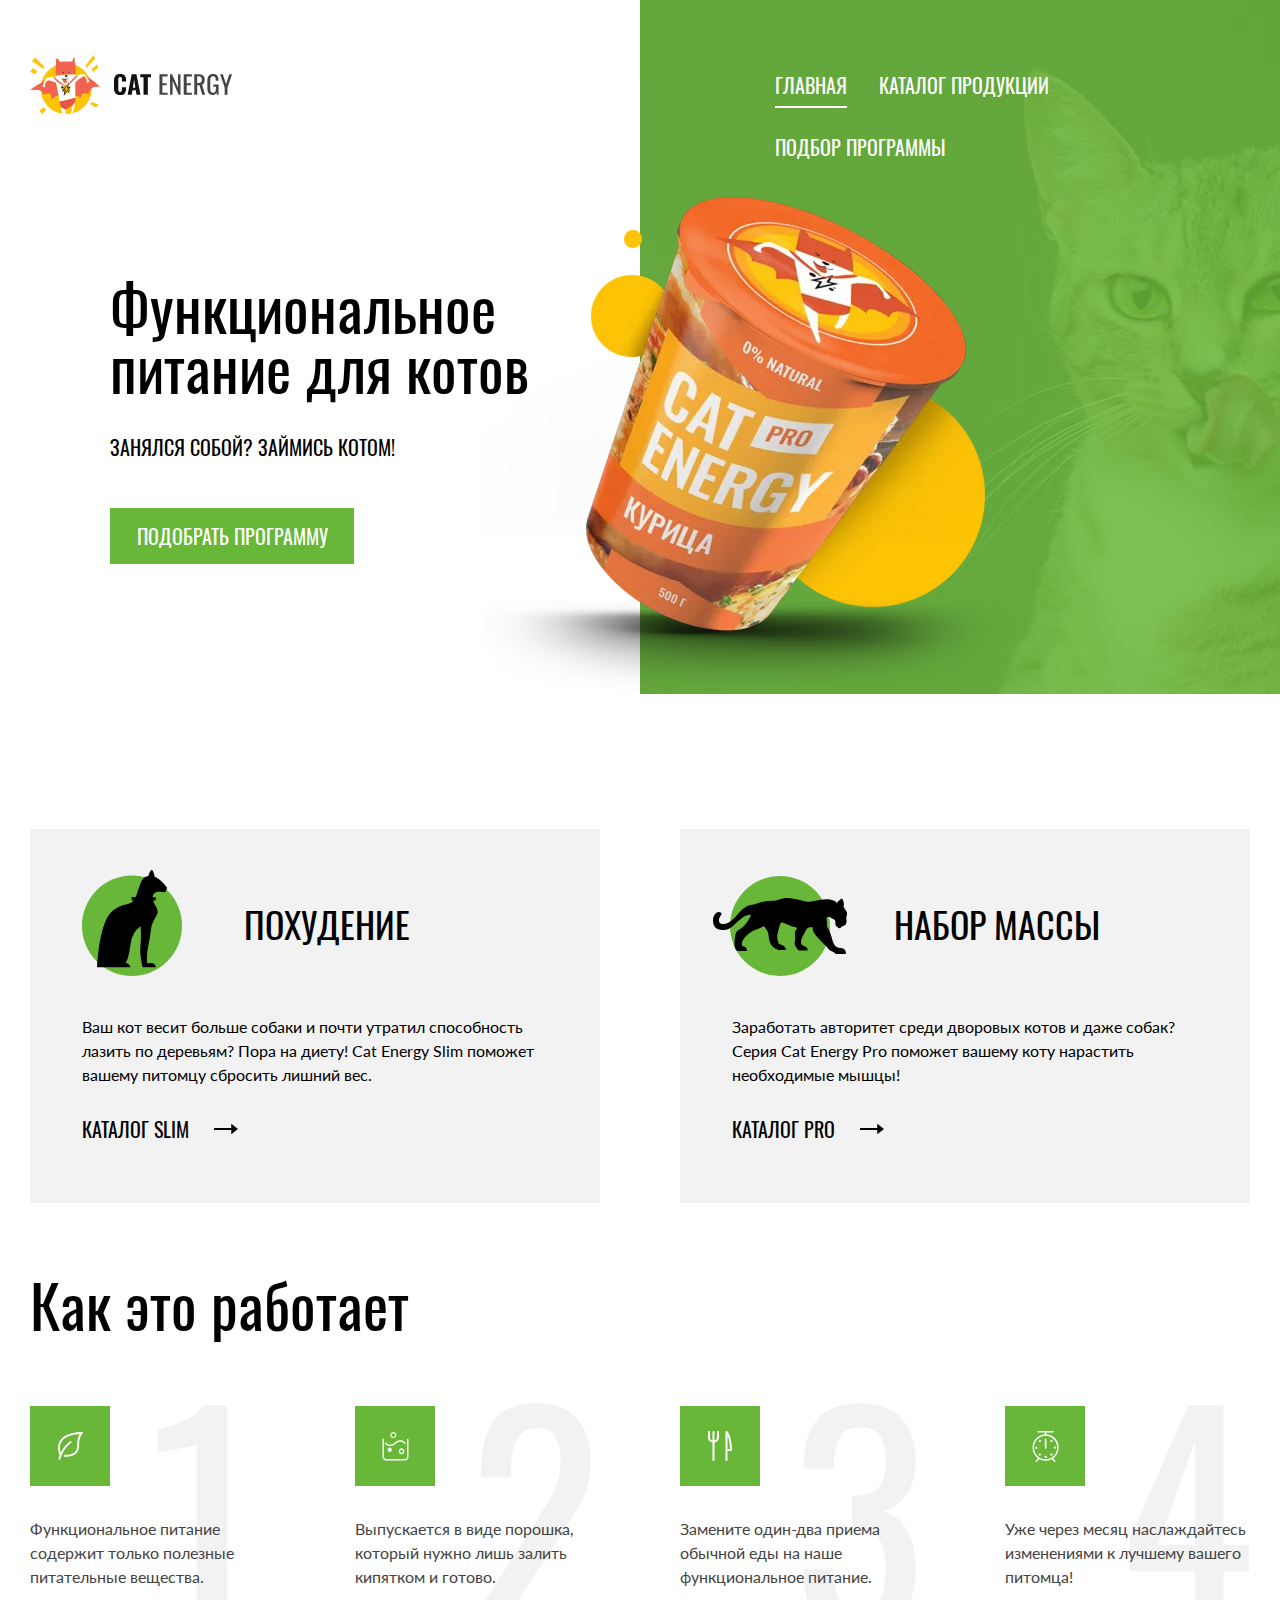
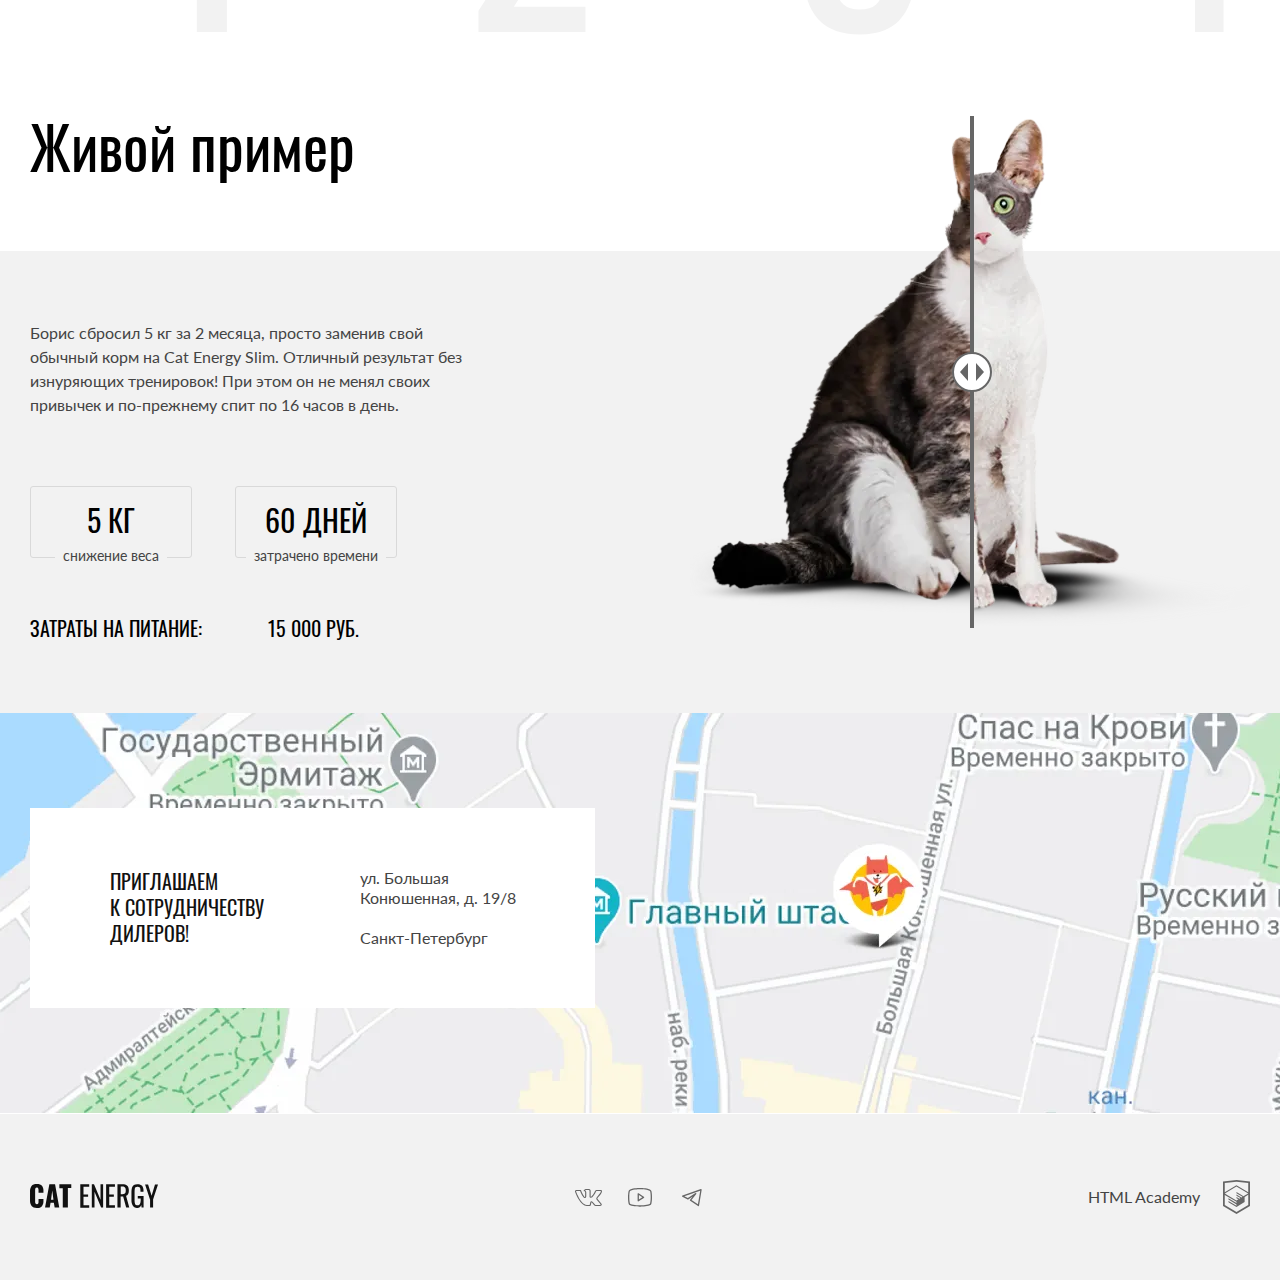
==== commit 5d49f430: "Deploying to gh-pages from @ webDevUs3r/2530499-cat-energy-32@ef205e7e499d762555757a3b1907d02138af6d" ====
--- a/index.html
+++ b/index.html
@@ -1 +1 @@
-<!DOCTYPE html><html lang="ru"><head><meta charset="UTF-8"><title>Главная страница | Cat Energy</title><meta name="viewport" content="width=device-width,initial-scale=1"><link rel="preload" media="(max-width: 767px) and (max-resolution: 1dppx)" href="images/hero-mobile@1x.webp" as="image" type="image/webp"><link rel="preload" media="(max-width: 767px) and (min-resolution: 2dppx)" href="images/hero-mobile@2x.webp" as="image" type="image/webp"><link rel="preload" media="(min-width: 768px) and (max-resolution: 1dppx)" href="/images/hero-tablet@1x.webp" as="image" type="image/webp"><link rel="preload" media="(min-width: 768px) and (max-width: 1280px) and (min-resolution: 2dppx)" href="/images/hero-tablet@2x.webp" as="image" type="image/webp"><link rel="preload" media="(min-width: 1280px) and (max-resolution: 1dppx)" href="/images/hero-desktop@1x.webp" as="image" type="image/webp"><link rel="preload" media="(min-width: 1280px) and (min-resolution: 2dppx)" href="/images/hero-desktop@2x.webp" as="image" type="image/webp"><link rel="preload" media="(max-width: 767px) and (max-resolution: 1dppx)" href="/images/hero-bg-mobile@1x.webp" as="image" type="image/webp"><link rel="preload" media="(max-width: 767px) and (min-resolution: 2dppx)" href="/images/hero-bg-mobile@2x.webp" as="image" type="image/webp"><link rel="preload" media="(min-width: 1280px) and (max-resolution: 1dppx)" href="/images/hero-bg-desktop@1x.webp" as="image" type="image/webp"><link rel="preload" media="(min-width: 1280px) and (min-resolution: 2dppx)" href="/images/hero-bg-desktop@2x.webp" as="image" type="image/webp"><link rel="preload" href="styles/styles.css" as="style"><link rel="preload" href="scripts/index.js" as="script"><link rel="preload" href="scripts/map.js" as="script"><link rel="stylesheet" href="styles/styles.css"><script src="scripts/index.js" defer="defer"></script><script src="scripts/map.js" defer="defer"></script><link rel="icon" href="favicon.ico"><link rel="icon" href="favicons/icon.svg" type="image/svg+xml"><link rel="apple-touch-icon" href="favicons/apple-touch-icon.png"><link rel="manifest" href="manifest.webmanifest"><script src="https://api-maps.yandex.ru/2.1/?apikey=b741650d-aeca-472d-a761-ce8550b60bb1&lang=ru_RU" defer="defer"></script></head><body class="page page--layout-sticky-footer page--theme-promo"><header class="page__header page-header container"><nav class="page-header__main-navigation main-navigation main-navigation--no-js"><div class="main-navigation__top"><a class="main-navigation__logo logo" href="index.html"><picture><source media="(min-width: 1280px)" srcset="images/logo-desktop.svg" type="image/svg+xml" width="202" height="59"><source media="(min-width: 768px)" srcset="images/logo-tablet.svg" type="image/svg+xml" width="174" height="50"><img class="logo__image" src="images/logo-mobile.svg" width="190" height="38" alt="Логотип Cat Energy"></picture></a><button class="main-navigation__toggle toggle-button" type="button"><span class="visually-hidden">Открыть меню</span></button></div><ul class="main-navigation__site-navigation site-navigation"><li class="site-navigation__item"><a class="site-navigation__link site-navigation__link--active" href="#">Главная</a></li><li class="site-navigation__item"><a class="site-navigation__link" href="catalog.html">Каталог продукции</a></li><li class="site-navigation__item"><a class="site-navigation__link" href="#">Подбор программы</a></li></ul></nav></header><div class="page__content-wrapper"><main class="page__content"><h1 class="visually-hidden">Питание для котов | Cat Energy</h1><section class="hero"><div class="hero__wrapper container"><div class="hero__content"><h2 class="hero__title">Функциональное питание для котов</h2><p class="hero__slogan">Занялся собой? Займись котом!</p><a class="hero__button button button--primary button--size-s" href="form.html">Подобрать программу</a></div><picture class="hero__image-wrapper"><source media="(min-width: 1280px)" srcset="images/hero-desktop@1x.webp, images/hero-desktop@2x.webp 2x" type="image/webp" width="552" height="499"><source media="(min-width: 768px)" srcset="images/hero-tablet@1x.webp, images/hero-tablet@2x.webp 2x" type="image/webp" width="709" height="609"><source srcset="images/hero-mobile@1x.webp, images/hero-mobile@2x.webp 2x" type="image/webp" width="280" height="270"><source media="(min-width: 1280px)" srcset="images/hero-desktop@1x.png, images/hero-desktop@2x.png 2x" type="image/png" width="552" height="499"><source media="(min-width: 768px)" srcset="images/hero-tablet@1x.png, images/hero-tablet@2x.png 2x" type="image/png" width="709" height="609"><img class="hero__image" src="images/hero-mobile@1x.png" srcset="images/hero-mobile@2x.png 2x" width="280" height="270" alt="Cat Energy PRO со вкусом курицы"></picture></div></section><section class="product-line container"><h2 class="visually-hidden">Линейки продуктов</h2><ul class="product-line__list"><li class="product-line__item product-preview product-preview--theme-weight-loss"><h3 class="product-preview__title">похудение</h3><p class="product-preview__text">Ваш кот весит больше собаки и почти утратил способность лазить по деревьям? Пора на диету! Cat Energy Slim поможет вашему питомцу сбросить лишний вес.</p><span class="product-preview__line split-line"></span> <a class="product-preview__link link" href="catalog.html">каталог slim</a></li><li class="product-line__item product-preview product-preview--theme-weight-gain"><h3 class="product-preview__title">Набор массы</h3><p class="product-preview__text">Заработать авторитет среди дворовых котов и даже собак? Серия Cat Energy Pro поможет вашему коту нарастить необходимые мышцы!</p><span class="product-preview__line split-line"></span> <a class="product-preview__link link" href="catalog.html">каталог pro</a></li></ul></section><section class="advantages container"><h2 class="advantages__title">Как это работает</h2><ul class="advantages__list"><li class="advantages__item advantages__item--theme-leaf">Функциональное питание содержит только полезные питательные вещества.</li><li class="advantages__item advantages__item--theme-powder">Выпускается в виде порошка, который нужно лишь залить кипятком и готово.</li><li class="advantages__item advantages__item--theme-eat">Замените один-два приема обычной еды на наше функциональное питание.</li><li class="advantages__item advantages__item--theme-watch">Уже через месяц наслаждайтесь изменениями к лучшему вашего питомца!</li></ul></section><section class="result"><div class="result__wrapper container"><div class="result__content-column"><h2 class="result__title">Живой пример</h2><p class="result__text">Борис сбросил 5 кг за 2 месяца, просто заменив свой обычный корм на Cat Energy Slim. Отличный результат без изнуряющих тренировок! При этом он не менял своих привычек и по-прежнему спит по 16 часов в день.</p><dl class="result__stats"><div class="result__stats-item"><dt class="result__stats-name">снижение веса</dt><dd class="result__stats-difinition">5 кг</dd></div><div class="result__stats-item"><dt class="result__stats-name">затрачено времени</dt><dd class="result__stats-difinition">60 дней</dd></div></dl><p class="result__total"><span class="result__total-name">Затраты на питание:</span> <span class="result__total-price">15 000 руб.</span></p></div><div class="result__slider slider-compare"><div class="slider-compare__image-wrapper"><picture><source media="(min-width: 768px)" srcset="images/slide-tablet-before@1x.webp, images/slide-tablet-before@2x.webp 2x" type="image/webp" width="560" height="512"><source srcset="images/slide-mobile-before@1x.webp, images/slide-mobile-before@2x.webp 2x" type="image/webp" width="280" height="256"><source media="(min-width: 768px)" srcset="images/slide-tablet-before@1x.png, images/slide-tablet-before@2x.png 2x" type="image/png" width="560" height="512"><img class="slider-compare__image slider-compare__image--before" src="images/slide-mobile-before@1x.png" srcset="images/slide-mobile-before@2x.png 2x" loading="lazy" width="280" height="256" alt="До диеты"></picture><picture><source media="(min-width: 768px)" srcset="images/slide-tablet-after@1x.webp, images/slide-tablet-after@2x.webp 2x" type="image/webp" width="560" height="512"><source srcset="images/slide-mobile-after@1x.webp, images/slide-mobile-after@2x.webp 2x" type="image/webp" width="280" height="256"><source media="(min-width: 768px)" srcset="images/slide-tablet-after@1x.png, images/slide-tablet-after@2x.png 2x" type="image/png" width="560" height="512"><img class="slider-compare__image slider-compare__image--after" src="images/slide-mobile-after@1x.png" srcset="images/slide-mobile-after@2x.png 2x" loading="lazy" width="280" height="256" alt="После диеты"></picture></div><button class="slider-compare__scrubber" type="button" style="left: 49.3%"><span class="visually-hidden">Сменить слайд</span></button></div></div></section></main><section class="contacts"><h2 class="visually-hidden">Контакты</h2><div class="contacts__wrapper container"><div class="contacts__content"><p class="contacts__text">приглашаем<br>к сотрудничеству дилеров!</p><address class="contacts__address"><span class="contacts__address-street">ул. Большая Конюшенная, д. 19/8</span> <span class="contacts__adress-city">Санкт-Петербург</span></address></div></div><div class="contacts__map" id="map" style="width:100%; height:400px;"></div></section></div><footer class="page__footer page-footer"><div class="page-footer__wrapper container"><a class="page-footer__logo logo-second" href="https://htmlacademy.ru/intensive/adaptive"><span class="visually-hidden">Логотип Cat Energy</span> <svg width="128" height="24" viewBox="0 0 128 24" fill="none" xmlns="http://www.w3.org/2000/svg"><path d="M1.6236 21.9574C0.489608 20.2815 -0.0733133 18.2722 0.0213584 16.2383V7.7617C-0.115966 5.70593 0.411707 3.66097 1.52346 1.94043C2.62499 0.612766 4.32737 0 6.83086 0C9.33436 0 10.9366 0.612766 11.938 1.73617C13.0252 3.15904 13.56 4.9407 13.4401 6.74043V8.78298H8.53324V6.43404C8.57287 5.73932 8.47057 5.04378 8.23282 4.39149C8.10574 4.12819 7.90433 3.90969 7.65449 3.76409C7.40465 3.61849 7.11781 3.55245 6.83086 3.57447C6.12989 3.57447 5.62919 3.77872 5.42891 4.28936C5.20237 5.015 5.10073 5.77516 5.12849 6.53617V17.4638C5.0756 18.2022 5.21373 18.9417 5.52905 19.6085C5.72933 20.1192 6.23003 20.3234 6.931 20.3234C7.63198 20.3234 8.03254 20.1192 8.23282 19.6085C8.4605 18.9183 8.56232 18.1914 8.53324 17.4638V15.0128H13.4401V17.0553C13.5419 18.8844 13.0103 20.6918 11.938 22.1617C10.9366 23.3872 9.23422 24 6.83086 24C4.42751 23.8979 2.62499 23.2851 1.6236 21.9574Z" fill="inherit"/><path d="M19.3483 0.306396H25.0563L29.2622 23.5915H24.6557L23.8546 18.6894H20.55L19.7489 23.5915H15.0423L19.3483 0.306396ZM23.454 15.6255L22.2524 6.53618L21.0507 15.6255H23.454Z" fill="inherit"/><path d="M32.767 4.18725H29.3623V0.306396H41.2789V4.08512H37.8742V23.5915H32.767V4.18725Z" fill="inherit"/><path d="M50.3916 0.306396H59.2039V2.75746H53.496V10.417H58.1024V12.766H53.496V21.3447H59.2039V23.6936H50.2915V0.306396H50.3916Z" fill="inherit"/><path d="M61.8076 0.306396H64.0107L70.5198 15.7277V0.306396H73.1234V23.5915H71.1206L64.5114 7.65959V23.5915H61.8076V0.306396Z" fill="inherit"/><path d="M76.1276 0.306396H84.9399V2.75746H79.2319V10.417H83.8383V12.766H79.2319V21.3447H84.9399V23.6936H76.1276V0.306396Z" fill="inherit"/><path d="M87.5435 0.306296H92.1499C93.962 0.178639 95.7629 0.682798 97.2571 1.73608C98.3586 2.65523 98.8593 4.28927 98.8593 6.43396C98.8593 9.39566 97.958 11.234 96.0554 11.8467L99.2599 23.4893H96.1555L93.1513 12.5616H90.6478V23.4893H87.4434V0.306296H87.5435ZM91.9497 10.3148C92.982 10.4016 94.011 10.1121 94.8537 9.49778C95.4546 8.98715 95.755 7.96587 95.755 6.43396C95.7827 5.67295 95.6811 4.91279 95.4546 4.18715C95.2292 3.66645 94.8421 3.23582 94.353 2.96162C93.6633 2.64108 92.9062 2.50069 92.1499 2.5531H90.748V10.2127H91.9497V10.3148Z" fill="inherit"/><path d="M102.865 21.8554C101.824 20.0697 101.335 18.0053 101.463 15.932V8.17025C101.438 6.69026 101.607 5.21349 101.964 3.77876C102.299 2.70664 102.967 1.77469 103.866 1.12344C104.984 0.448453 106.274 0.128462 107.571 0.204291C109.674 0.204291 111.177 0.714929 112.078 1.83833C113.115 3.32172 113.61 5.12795 113.48 6.94472V7.76174H110.476V7.04684C110.48 6.19152 110.413 5.33736 110.275 4.49365C110.191 3.96049 109.903 3.48313 109.474 3.16599C108.911 2.78921 108.243 2.60993 107.571 2.65535C106.853 2.60843 106.143 2.82587 105.569 3.26812C105.333 3.47055 105.141 3.71989 105.003 4.00086C104.865 4.28184 104.785 4.58853 104.768 4.90216C104.636 5.81517 104.569 6.73673 104.567 7.65961V16.3405C104.493 17.663 104.698 18.9863 105.168 20.2213C105.569 21.0383 106.37 21.3447 107.571 21.3447C108.046 21.405 108.527 21.3208 108.955 21.1028C109.383 20.8847 109.737 20.5425 109.975 20.1192C110.504 18.8277 110.743 17.432 110.676 16.0341V14.4H107.772V12.0511H113.58V23.5915H111.577L111.277 20.9362C111.014 21.8261 110.467 22.601 109.724 23.1376C108.98 23.6742 108.081 23.9419 107.171 23.8979C106.343 23.9475 105.517 23.7869 104.765 23.4304C104.014 23.0739 103.361 22.5327 102.865 21.8554Z" fill="inherit"/><path d="M119.989 15.4212L115.082 0.408447H118.086L121.591 11.6425L124.996 0.408447H128L123.093 15.4212V23.5914H120.089V15.4212H119.989Z" fill="inherit"/></svg> </a><span class="page-footer__line split-line"></span><ul class="page-footer__social social"><li class="social__item"><a class="social__link social__link--theme-vk" href="#"><span class="visually-hidden">Вконтакте</span></a></li><li class="social__item"><a class="social__link social__link--theme-youtube" href="#"><span class="visually-hidden">Youtube</span></a></li><li class="social__item"><a class="social__link social__link--theme-telegram" href="#"><span class="visually-hidden">Телеграм</span></a></li></ul><span class="page-footer__line split-line"></span> <a class="page-footer__copyright" href="https://htmlacademy.ru/intensive/adaptive">HTML Academy</a></div></footer></body></html>+<!DOCTYPE html><html lang="ru"><head><meta charset="UTF-8"><title>Главная страница | Cat Energy</title><meta name="viewport" content="width=device-width,initial-scale=1"><link rel="preload" media="(max-width: 767px) and (max-resolution: 1dppx)" href="images/hero-mobile@1x.webp" as="image" type="image/webp"><link rel="preload" media="(max-width: 767px) and (min-resolution: 2dppx)" href="images/hero-mobile@2x.webp" as="image" type="image/webp"><link rel="preload" media="(min-width: 768px) and (max-resolution: 1dppx)" href="/images/hero-tablet@1x.webp" as="image" type="image/webp"><link rel="preload" media="(min-width: 768px) and (max-width: 1280px) and (min-resolution: 2dppx)" href="/images/hero-tablet@2x.webp" as="image" type="image/webp"><link rel="preload" media="(min-width: 1280px) and (max-resolution: 1dppx)" href="/images/hero-desktop@1x.webp" as="image" type="image/webp"><link rel="preload" media="(min-width: 1280px) and (min-resolution: 2dppx)" href="/images/hero-desktop@2x.webp" as="image" type="image/webp"><link rel="preload" media="(max-width: 767px) and (max-resolution: 1dppx)" href="/images/hero-bg-mobile@1x.webp" as="image" type="image/webp"><link rel="preload" media="(max-width: 767px) and (min-resolution: 2dppx)" href="/images/hero-bg-mobile@2x.webp" as="image" type="image/webp"><link rel="preload" media="(min-width: 1280px) and (max-resolution: 1dppx)" href="/images/hero-bg-desktop@1x.webp" as="image" type="image/webp"><link rel="preload" media="(min-width: 1280px) and (min-resolution: 2dppx)" href="/images/hero-bg-desktop@2x.webp" as="image" type="image/webp"><link rel="preload" href="./fonts/lato/Lato-Regular.woff2" type="font/woff2" crossorigin="anonymous" as="font"><link rel="preload" href="./fonts/oswald/oswaldregular.woff2" type="font/woff2" crossorigin="anonymous" as="font"><link rel="preload" href="styles/styles.css" as="style"><link rel="preload" href="scripts/index.js" as="script"><link rel="stylesheet" href="styles/styles.css"><script src="scripts/index.js" defer="defer"></script><script src="scripts/map.js" defer="defer"></script><script src="scripts/slider.js" defer="defer"></script><link rel="icon" href="favicon.ico"><link rel="icon" href="favicons/icon.svg" type="image/svg+xml"><link rel="apple-touch-icon" href="favicons/apple-touch-icon.png"><link rel="manifest" href="manifest.webmanifest"><script src="https://api-maps.yandex.ru/2.1/?apikey=b741650d-aeca-472d-a761-ce8550b60bb1&lang=ru_RU" defer="defer"></script></head><body class="page page--layout-sticky-footer page--theme-promo"><header class="page__header page-header container"><nav class="page-header__main-navigation main-navigation main-navigation--no-js"><div class="main-navigation__top"><a class="main-navigation__logo logo" href="index.html"><picture><source media="(min-width: 1280px)" srcset="images/logo-desktop.svg" type="image/svg+xml" width="202" height="59"><source media="(min-width: 768px)" srcset="images/logo-tablet.svg" type="image/svg+xml" width="174" height="50"><img class="logo__image" src="images/logo-mobile.svg" width="190" height="38" alt="Логотип Cat Energy"></picture></a><button class="main-navigation__toggle toggle-button" type="button"><span class="visually-hidden">Открыть меню</span></button></div><ul class="main-navigation__site-navigation site-navigation"><li class="site-navigation__item"><a class="site-navigation__link site-navigation__link--active" href="#">Главная</a></li><li class="site-navigation__item"><a class="site-navigation__link" href="catalog.html">Каталог продукции</a></li><li class="site-navigation__item"><a class="site-navigation__link" href="#">Подбор программы</a></li></ul></nav></header><div class="page__content-wrapper"><main class="page__content"><h1 class="visually-hidden">Питание для котов | Cat Energy</h1><section class="hero"><div class="hero__wrapper container"><div class="hero__content"><h2 class="hero__title">Функциональное питание для котов</h2><p class="hero__slogan">Занялся собой? Займись котом!</p><a class="hero__button button button--primary button--size-s" href="form.html">Подобрать программу</a></div><picture class="hero__image-wrapper"><source media="(min-width: 1280px)" srcset="images/hero-desktop@1x.webp, images/hero-desktop@2x.webp 2x" type="image/webp" width="552" height="499"><source media="(min-width: 768px)" srcset="images/hero-tablet@1x.webp, images/hero-tablet@2x.webp 2x" type="image/webp" width="709" height="609"><source srcset="images/hero-mobile@1x.webp, images/hero-mobile@2x.webp 2x" type="image/webp" width="280" height="270"><source media="(min-width: 1280px)" srcset="images/hero-desktop@1x.png, images/hero-desktop@2x.png 2x" type="image/png" width="552" height="499"><source media="(min-width: 768px)" srcset="images/hero-tablet@1x.png, images/hero-tablet@2x.png 2x" type="image/png" width="709" height="609"><img class="hero__image" src="images/hero-mobile@1x.png" srcset="images/hero-mobile@2x.png 2x" width="280" height="270" alt="Cat Energy PRO со вкусом курицы"></picture></div></section><section class="product-line container"><h2 class="visually-hidden">Линейки продуктов</h2><ul class="product-line__list"><li class="product-line__item product-preview product-preview--theme-weight-loss"><h3 class="product-preview__title">похудение</h3><p class="product-preview__text">Ваш кот весит больше собаки и почти утратил способность лазить по деревьям? Пора на диету! Cat Energy Slim поможет вашему питомцу сбросить лишний вес.</p><span class="product-preview__line split-line"></span> <a class="product-preview__link link" href="catalog.html">каталог slim</a></li><li class="product-line__item product-preview product-preview--theme-weight-gain"><h3 class="product-preview__title">Набор массы</h3><p class="product-preview__text">Заработать авторитет среди дворовых котов и даже собак? Серия Cat Energy Pro поможет вашему коту нарастить необходимые мышцы!</p><span class="product-preview__line split-line"></span> <a class="product-preview__link link" href="catalog.html">каталог pro</a></li></ul></section><section class="advantages container"><h2 class="advantages__title">Как это работает</h2><ul class="advantages__list"><li class="advantages__item advantages__item--theme-leaf">Функциональное питание содержит только полезные питательные вещества.</li><li class="advantages__item advantages__item--theme-powder">Выпускается в виде порошка, который нужно лишь залить кипятком и готово.</li><li class="advantages__item advantages__item--theme-eat">Замените один-два приема обычной еды на наше функциональное питание.</li><li class="advantages__item advantages__item--theme-watch">Уже через месяц наслаждайтесь изменениями к лучшему вашего питомца!</li></ul></section><section class="result"><div class="result__wrapper container"><div class="result__content-column"><h2 class="result__title">Живой пример</h2><p class="result__text">Борис сбросил 5 кг за 2 месяца, просто заменив свой обычный корм на Cat Energy Slim. Отличный результат без изнуряющих тренировок! При этом он не менял своих привычек и по-прежнему спит по 16 часов в день.</p><dl class="result__stats"><div class="result__stats-item"><dt class="result__stats-name">снижение веса</dt><dd class="result__stats-difinition">5 кг</dd></div><div class="result__stats-item"><dt class="result__stats-name">затрачено времени</dt><dd class="result__stats-difinition">60 дней</dd></div></dl><p class="result__total"><span class="result__total-name">Затраты на питание:</span> <span class="result__total-price">15 000 руб.</span></p></div><div class="result__slider slider-compare"><div class="slider-compare__list"><div class="slider-compare__item"><picture><source media="(min-width: 768px)" srcset="images/slide-tablet-before@1x.webp, images/slide-tablet-before@2x.webp 2x" type="image/webp" width="560" height="512"><source srcset="images/slide-mobile-before@1x.webp, images/slide-mobile-before@2x.webp 2x" type="image/webp" width="280" height="256"><source media="(min-width: 768px)" srcset="images/slide-tablet-before@1x.png, images/slide-tablet-before@2x.png 2x" type="image/png" width="560" height="512"><img class="slider-compare__image slider-compare__image--before" src="images/slide-mobile-before@1x.png" srcset="images/slide-mobile-before@2x.png 2x" loading="lazy" width="280" height="256" alt="До диеты"></picture></div><div class="slider-compare__item slider-compare__item--after"><picture><source media="(min-width: 768px)" srcset="images/slide-tablet-after@1x.webp, images/slide-tablet-after@2x.webp 2x" type="image/webp" width="560" height="512"><source srcset="images/slide-mobile-after@1x.webp, images/slide-mobile-after@2x.webp 2x" type="image/webp" width="280" height="256"><source media="(min-width: 768px)" srcset="images/slide-tablet-after@1x.png, images/slide-tablet-after@2x.png 2x" type="image/png" width="560" height="512"><img class="slider-compare__image slider-compare__image--after" src="images/slide-mobile-after@1x.png" srcset="images/slide-mobile-after@2x.png 2x" loading="lazy" width="280" height="256" alt="После диеты"></picture></div></div><button class="slider-compare__scrubber" type="button" style="left: 49.3%"><span class="visually-hidden">Сменить слайд</span></button></div></div></section></main><section class="contacts"><h2 class="visually-hidden">Контакты</h2><div class="contacts__wrapper container"><div class="contacts__content"><p class="contacts__text">приглашаем<br>к сотрудничеству дилеров!</p><address class="contacts__address"><span class="contacts__address-street">ул. Большая Конюшенная, д. 19/8</span> <span class="contacts__adress-city">Санкт-Петербург</span></address></div></div><div class="contacts__map" id="map" style="min-width: 320px; height:400px;"></div></section></div><footer class="page__footer page-footer"><div class="page-footer__wrapper container"><a class="page-footer__logo logo-second" href="https://htmlacademy.ru/intensive/adaptive"><span class="visually-hidden">Логотип Cat Energy</span> <svg width="128" height="24" viewBox="0 0 128 24" fill="none" xmlns="http://www.w3.org/2000/svg"><path d="M1.6236 21.9574C0.489608 20.2815 -0.0733133 18.2722 0.0213584 16.2383V7.7617C-0.115966 5.70593 0.411707 3.66097 1.52346 1.94043C2.62499 0.612766 4.32737 0 6.83086 0C9.33436 0 10.9366 0.612766 11.938 1.73617C13.0252 3.15904 13.56 4.9407 13.4401 6.74043V8.78298H8.53324V6.43404C8.57287 5.73932 8.47057 5.04378 8.23282 4.39149C8.10574 4.12819 7.90433 3.90969 7.65449 3.76409C7.40465 3.61849 7.11781 3.55245 6.83086 3.57447C6.12989 3.57447 5.62919 3.77872 5.42891 4.28936C5.20237 5.015 5.10073 5.77516 5.12849 6.53617V17.4638C5.0756 18.2022 5.21373 18.9417 5.52905 19.6085C5.72933 20.1192 6.23003 20.3234 6.931 20.3234C7.63198 20.3234 8.03254 20.1192 8.23282 19.6085C8.4605 18.9183 8.56232 18.1914 8.53324 17.4638V15.0128H13.4401V17.0553C13.5419 18.8844 13.0103 20.6918 11.938 22.1617C10.9366 23.3872 9.23422 24 6.83086 24C4.42751 23.8979 2.62499 23.2851 1.6236 21.9574Z" fill="inherit"/><path d="M19.3483 0.306396H25.0563L29.2622 23.5915H24.6557L23.8546 18.6894H20.55L19.7489 23.5915H15.0423L19.3483 0.306396ZM23.454 15.6255L22.2524 6.53618L21.0507 15.6255H23.454Z" fill="inherit"/><path d="M32.767 4.18725H29.3623V0.306396H41.2789V4.08512H37.8742V23.5915H32.767V4.18725Z" fill="inherit"/><path d="M50.3916 0.306396H59.2039V2.75746H53.496V10.417H58.1024V12.766H53.496V21.3447H59.2039V23.6936H50.2915V0.306396H50.3916Z" fill="inherit"/><path d="M61.8076 0.306396H64.0107L70.5198 15.7277V0.306396H73.1234V23.5915H71.1206L64.5114 7.65959V23.5915H61.8076V0.306396Z" fill="inherit"/><path d="M76.1276 0.306396H84.9399V2.75746H79.2319V10.417H83.8383V12.766H79.2319V21.3447H84.9399V23.6936H76.1276V0.306396Z" fill="inherit"/><path d="M87.5435 0.306296H92.1499C93.962 0.178639 95.7629 0.682798 97.2571 1.73608C98.3586 2.65523 98.8593 4.28927 98.8593 6.43396C98.8593 9.39566 97.958 11.234 96.0554 11.8467L99.2599 23.4893H96.1555L93.1513 12.5616H90.6478V23.4893H87.4434V0.306296H87.5435ZM91.9497 10.3148C92.982 10.4016 94.011 10.1121 94.8537 9.49778C95.4546 8.98715 95.755 7.96587 95.755 6.43396C95.7827 5.67295 95.6811 4.91279 95.4546 4.18715C95.2292 3.66645 94.8421 3.23582 94.353 2.96162C93.6633 2.64108 92.9062 2.50069 92.1499 2.5531H90.748V10.2127H91.9497V10.3148Z" fill="inherit"/><path d="M102.865 21.8554C101.824 20.0697 101.335 18.0053 101.463 15.932V8.17025C101.438 6.69026 101.607 5.21349 101.964 3.77876C102.299 2.70664 102.967 1.77469 103.866 1.12344C104.984 0.448453 106.274 0.128462 107.571 0.204291C109.674 0.204291 111.177 0.714929 112.078 1.83833C113.115 3.32172 113.61 5.12795 113.48 6.94472V7.76174H110.476V7.04684C110.48 6.19152 110.413 5.33736 110.275 4.49365C110.191 3.96049 109.903 3.48313 109.474 3.16599C108.911 2.78921 108.243 2.60993 107.571 2.65535C106.853 2.60843 106.143 2.82587 105.569 3.26812C105.333 3.47055 105.141 3.71989 105.003 4.00086C104.865 4.28184 104.785 4.58853 104.768 4.90216C104.636 5.81517 104.569 6.73673 104.567 7.65961V16.3405C104.493 17.663 104.698 18.9863 105.168 20.2213C105.569 21.0383 106.37 21.3447 107.571 21.3447C108.046 21.405 108.527 21.3208 108.955 21.1028C109.383 20.8847 109.737 20.5425 109.975 20.1192C110.504 18.8277 110.743 17.432 110.676 16.0341V14.4H107.772V12.0511H113.58V23.5915H111.577L111.277 20.9362C111.014 21.8261 110.467 22.601 109.724 23.1376C108.98 23.6742 108.081 23.9419 107.171 23.8979C106.343 23.9475 105.517 23.7869 104.765 23.4304C104.014 23.0739 103.361 22.5327 102.865 21.8554Z" fill="inherit"/><path d="M119.989 15.4212L115.082 0.408447H118.086L121.591 11.6425L124.996 0.408447H128L123.093 15.4212V23.5914H120.089V15.4212H119.989Z" fill="inherit"/></svg> </a><span class="page-footer__line split-line"></span><ul class="page-footer__social social"><li class="social__item"><a class="social__link social__link--theme-vk" href="#"><span class="visually-hidden">Вконтакте</span></a></li><li class="social__item"><a class="social__link social__link--theme-youtube" href="#"><span class="visually-hidden">Youtube</span></a></li><li class="social__item"><a class="social__link social__link--theme-telegram" href="#"><span class="visually-hidden">Телеграм</span></a></li></ul><span class="page-footer__line split-line"></span> <a class="page-footer__copyright" href="https://htmlacademy.ru/intensive/adaptive">HTML Academy</a></div></footer></body></html>--- a/styles/styles.css
+++ b/styles/styles.css
@@ -1 +1 @@
-@font-face{font-family:Lato;font-weight:400;font-style:normal;font-display:swap;src:url(../fonts/lato/Lato-Regular.woff2)format("woff2")}@font-face{font-family:Oswald;font-weight:400;font-style:normal;font-display:swap;src:url(../fonts/oswald/oswaldregular.woff2)format("woff2")}.container{box-sizing:border-box;width:320px;min-width:320px;margin-left:auto;margin-right:auto;padding-left:20px;padding-right:20px}@media (width>=768px){.container{width:768px;padding-left:30px;padding-right:30px}}@media (width>=1280px){.container{width:1280px}}.visually-hidden{white-space:nowrap;-webkit-clip-path:inset(100%);clip-path:inset(100%);clip:rect(0 0 0 0);border:0;width:1px;height:1px;margin:-1px;padding:0;position:absolute;overflow:hidden}.button{box-sizing:border-box;text-transform:uppercase;text-align:center;cursor:pointer;background-color:#0000;border:none;font-family:Oswald,Arial,sans-serif;text-decoration:none;display:inline-block}.button[disabled]{cursor:default;pointer-events:none;opacity:.6}.button--primary{color:#fff;background-color:#68b738}.button--primary:hover,.button--primary:focus{background-color:#5eaa2f}.button--primary:active{color:#ffffff4d;background-color:#5eaa2f}.button--secondary{color:#444;background-color:#f2f2f2}.button--secondary:hover,.button--secondary:focus,.button--secondary:active{background-color:#ebebeb}.button--size-s{padding:10px 15px;font-size:16px;line-height:125%}.button--size-m{padding:15px;font-size:20px;line-height:130%}.toggle-button{cursor:pointer;background-color:#0000;border:none;width:26px;height:24px;padding:0;position:relative}.toggle-button:before{content:"";background-color:#000;width:26px;height:2px;position:absolute;top:3px;left:0;box-shadow:0 8px #000,0 16px #000}.toggle-button--opened:before,.toggle-button--opened:after{content:"";width:25px;height:2px;position:absolute;top:11px;left:0}.toggle-button--opened:before{box-shadow:none;left:4px;transform:rotate(47deg)}.toggle-button--opened:after{background-color:#000;left:4px;transform:rotate(-45deg)}.link{text-transform:uppercase;text-align:center;color:#000;align-items:center;gap:17px;font-family:Oswald,Arial,sans-serif;font-size:16px;line-height:100%;text-decoration:none;display:inline-flex}.link:hover:after,.link:focus:after{background-size:32px 12px;width:32px}.link:active{opacity:.3}.link:after{content:"";background-image:url(../icons/stack.svg#icon-arrow);background-repeat:no-repeat;width:24px;height:12px}@media (width>=768px){.link{gap:25px;font-size:20px}}.input{box-sizing:border-box;text-transform:uppercase;color:#444;border:1px solid #e7e7e7;outline:none;padding:12px;font-family:Oswald,Arial,sans-serif;font-size:20px;font-weight:400}.input::placeholder{color:#444}.input:hover{border-color:#cdcdcd}.input:focus{border-width:2px;border-color:#444;padding:11px}.input--danger{border-color:#ff8282}.logo:hover,.logo:focus{opacity:.8}.logo:active{opacity:.6}.logo__image{display:block}.logo-second{cursor:pointer;width:128px;height:25px;display:flex}.logo-second path{fill:#111}.logo-second:hover path,.logo-second:focus path{fill:#3e3e3e}.logo-second:active path{fill:#6b6b6b}.social{flex-wrap:wrap;align-items:center;gap:24px;margin:0;padding:0;list-style:none;display:flex}.social__link{background-color:#666;width:28px;height:22px;display:block;-webkit-mask-repeat:no-repeat;mask-repeat:no-repeat}.social__link:hover,.social__link:focus{background-color:#68b738}.social__link:active{opacity:.3;background-color:#68b738}.social__link--theme-vk{-webkit-mask-image:url(../icons/stack.svg#icon-vk);mask-image:url(../icons/stack.svg#icon-vk)}.social__link--theme-youtube{-webkit-mask-image:url(../icons/stack.svg#icon-youtube);mask-image:url(../icons/stack.svg#icon-youtube)}.social__link--theme-telegram{-webkit-mask-image:url(../icons/stack.svg#icon-tg);mask-image:url(../icons/stack.svg#icon-tg)}.split-line{background-color:#d9d9d9;height:1px;display:block}.split-line--theme-light{background-color:#ebebeb}.split-line--theme-special{background-color:#cdcdcd}.split-line--width-outside{position:relative}.split-line--width-outside:before{content:"";background-color:inherit;width:20px;height:1px;position:absolute;bottom:0;left:-20px}.split-line--width-outside:after{content:"";background-color:inherit;width:20px;height:1px;position:absolute;bottom:0;right:-20px}.title{color:#444;margin:0;font-family:Oswald,Arial,sans-serif;font-size:24px;font-weight:400;line-height:100%}@media (width>=768px){.title{font-size:32px}}@media (width>=1280px){.title{font-size:40px}}.title--decorative-line{background-color:#fff;width:-moz-fit-content;width:fit-content;position:relative;box-shadow:-40px 0 #fff,40px 0 #fff}.title--decorative-line:before{content:"";z-index:-1;width:100vw;height:2px;position:absolute;top:45%;right:0;box-shadow:100vw 0 #68b738}@media (width>=768px){.title--decorative-line:before{background-color:#68b738}}.characteristics{margin:0;font-size:12px;line-height:133%}@media (width>=768px){.characteristics{flex-direction:column;gap:5px;font-size:16px;line-height:125%;display:flex}}@media (width>=1280px){.characteristics{gap:4px}}.characteristics__item{grid-template-columns:repeat(2,50%);display:grid}@media (width>=768px){.characteristics__item{border-bottom:1px solid #cdcdcd;padding-top:2px;padding-bottom:4px}}@media (width>=1280px){.characteristics__item:nth-child(2){padding-bottom:6px}.characteristics__item:nth-child(3){padding-top:1px;padding-bottom:10px}}.characteristics__value{justify-self:end;margin:0 0 0 10px}.slider-compare{background-color:#eaeaea;position:relative}@media (width>=768px){.slider-compare{background-color:#fff}}.slider-compare__image-wrapper{grid-template:"compare"1fr/1fr;width:100%;height:100%;display:grid}.slider-compare picture{grid-area:compare}.slider-compare picture:first-child{z-index:2}.slider-compare__image{object-position:top left;object-fit:none;background-color:#eaeaea;max-width:-moz-fit-content;max-width:fit-content;height:100%;display:block}@media (width>=768px){.slider-compare__image{background-image:linear-gradient(#fff,#fff 29.5%,#eaeaea 29.5%)}}@media (width>=1280px){.slider-compare__image{background-image:linear-gradient(#fff,#fff 26.4%,#f2f2f2 26.4%)}}.slider-compare__image--before{z-index:1}.slider-compare__scrubber{z-index:2;cursor:col-resize;background-color:#666;border:none;width:4px;height:100%;padding:0;position:absolute;top:0}.slider-compare__scrubber:before{content:"";box-sizing:border-box;cursor:pointer;background-image:url(../icons/stack.svg#icon-scrubber);background-repeat:no-repeat;width:40px;height:40px;position:absolute;top:calc(50% - 20px);left:-18px}.slider-compare__scrubber:hover:before,.slider-compare__scrubber:focus-visible:before{background-image:url(../icons/stack.svg#icon-scrubber-hover)}.slider-compare__scrubber:active:before{background-image:url(../icons/stack.svg#icon-scrubber-active)}.slider-compare__scrubber:hover,.slider-compare__scrubber:focus-visible{background-color:#68b738}.slider-compare__scrubber:active{opacity:.6;background-color:#68b738}.gift{background-image:-webkit-linear-gradient(#68b738d9 0% 100%),-webkit-image-set(url(../images/gift-mobile@2x.webp) 2x type("image/webp"),url(../images/gift-mobile@1x.webp) 1x type("image/webp"),url(../images/gift-mobile@2x.png) 2x type("image/png"),url(../images/gift-mobile@1x.png) 1x type("image/png"));background-image:linear-gradient(#68b738d9 0% 100%),image-set("../images/gift-mobile@2x.webp" 2x type("image/webp"),"../images/gift-mobile@1x.webp" 1x type("image/webp"),"../images/gift-mobile@2x.png" 2x type("image/png"),"../images/gift-mobile@1x.png" 1x type("image/png"));background-position:top;background-repeat:no-repeat;background-size:cover}@media (width>=768px){.gift{background-image:-webkit-linear-gradient(#68b738d9 0% 100%),-webkit-image-set(url(../images/gift-tablet@2x.webp) 2x type("image/webp"),url(../images/gift-tablet@1x.webp) 1x type("image/webp"),url(../images/gift-tablet@2x.png) 2x type("image/png"),url(../images/gift-tablet@1x.png) 1x type("image/png"));background-image:linear-gradient(#68b738d9 0% 100%),image-set("../images/gift-tablet@2x.webp" 2x type("image/webp"),"../images/gift-tablet@1x.webp" 1x type("image/webp"),"../images/gift-tablet@2x.png" 2x type("image/png"),"../images/gift-tablet@1x.png" 1x type("image/png"))}}@media (width>=1280px){.gift{background-image:-webkit-linear-gradient(#68b738d9 0% 100%),-webkit-image-set(url(../images/gift-desktop@2x.webp) 2x type("image/webp"),url(../images/gift-desktop@1x.webp) 1x type("image/webp"),url(../images/gift-desktop@2x.png) 2x type("image/png"),url(../images/gift-desktop@1x.png) 1x type("image/png"));background-image:linear-gradient(#68b738d9 0% 100%),image-set("../images/gift-desktop@2x.webp" 2x type("image/webp"),"../images/gift-desktop@1x.webp" 1x type("image/webp"),"../images/gift-desktop@2x.png" 2x type("image/png"),"../images/gift-desktop@1x.png" 1x type("image/png"))}}.gift__content{box-sizing:border-box;flex-direction:column;align-items:center;gap:48px;padding:58px 58px 43px;display:flex}@media (width>=768px){.gift__content{flex-direction:row;justify-content:space-between;align-items:start;padding:57px 125px 61px 77px}}@media (width>=1280px){.gift__content{flex-direction:column;justify-content:start;align-items:center;gap:46px;padding:56px 40px 43px}}.gift__content:before{content:"";background-image:url(../icons/stack.svg#icon-gift);background-repeat:no-repeat;width:78px;height:81px}@media (width>=768px){.gift__content:before{width:80px;height:83px;margin-top:-1px;margin-left:1px}}@media (width>=1280px){.gift__content:before{margin-top:0}}.gift__text{text-align:center;color:#fff;width:161px;margin:0 0 0 -2px;font-size:16px;line-height:125%}@media (width>=768px){.gift__text{text-align:left;margin-top:14px}}@media (width>=1280px){.gift__text{text-align:center;margin-top:1px;margin-left:2px}}.subscribe-form{margin:0}@media (width>=768px){.subscribe-form{grid-template-columns:376px auto;grid-template-areas:"input button";display:grid}}@media (width>=1280px){.subscribe-form{grid-template-columns:496px auto}}.subscribe-form__email-field{width:100%;margin-bottom:16px}@media (width>=768px){.subscribe-form__email-field{grid-area:input;margin-bottom:0}}.subscribe-form__button{width:100%}@media (width>=768px){.subscribe-form__button{grid-area:button}}.product-preview{background-color:#f2f2f2;padding:30px 20px 19px;position:relative}@media (width>=768px){.product-preview{grid-template-columns:340px 1fr;grid-template-areas:"title.""text.""button.";padding:77px 53px 62px;display:grid}}@media (width>=1280px){.product-preview{padding-bottom:61px;padding-left:52px;padding-right:52px;display:block}}.product-preview:before{content:"";position:absolute}.product-preview--theme-weight-gain:before{background-image:url(../icons/stack.svg#weight-gain);background-repeat:no-repeat;width:67px;height:50px;top:24px;left:13px}@media (width>=768px){.product-preview--theme-weight-gain:before{background-image:url(../icons/stack.svg#weight-gain-tablet);width:268px;height:200px;top:91px;left:auto;right:29px}}@media (width>=1280px){.product-preview--theme-weight-gain:before{width:134px;height:100px;top:47px;left:33px;right:auto}}.product-preview--theme-weight-loss:before{background-image:url(../icons/stack.svg#weight-loss);background-repeat:no-repeat;width:50px;height:53px;top:21px;left:20px}@media (width>=768px){.product-preview--theme-weight-loss:before{background-image:url(../icons/stack.svg#weight-loss-tablet);width:200px;height:211px;top:81px;left:auto;right:63px}}@media (width>=1280px){.product-preview--theme-weight-loss:before{width:100px;height:106px;top:41px;left:52px;right:auto}}.product-preview__title{text-transform:uppercase;color:#000;margin:0 0 29px 71px;font-family:Oswald,Arial,sans-serif;font-size:24px;line-height:154%}@media (width>=768px){.product-preview__title{grid-area:title;margin-bottom:24px;margin-left:0;font-size:36px;line-height:100%}}@media (width>=1280px){.product-preview__title{margin-bottom:73px;margin-left:162px}}.product-preview__text{margin:0 0 22px}@media (width>=768px){.product-preview__text{color:#000;grid-area:text;margin-bottom:57px;font-size:16px;line-height:150%}}@media (width>=1280px){.product-preview__text{margin-bottom:32px}}.product-preview__link{margin-right:auto}@media (width>=768px){.product-preview__link{grid-area:button}}.product-preview__line{margin-bottom:19px}@media (width>=768px){.product-preview__line{display:none}}.card-preview{grid-template-columns:repeat(2,50%);grid-template-areas:"image info""button button";row-gap:17px;padding-top:20px;padding-bottom:24px;display:grid}@media (width>=768px){.card-preview{background-image:linear-gradient(#fff,#fff 14.3%,#f2f2f2 14.3%);grid-template:"image"210px"info"1fr"button"/1fr;row-gap:20px;padding:0 37px 40px}}@media (width>=1280px){.card-preview{row-gap:10px;padding-left:38px;padding-right:38px}}.card-preview__info{grid-area:info;padding-top:2px}@media (width>=768px){.card-preview__info{grid-template-rows:1fr auto;gap:18px;margin-bottom:12px;display:grid}}@media (width>=1280px){.card-preview__info{gap:0;margin-bottom:22px}}.card-preview__info-link{cursor:pointer;text-decoration:none}.card-preview__info-link:hover,.card-preview__info-link:focus{opacity:.8}.card-preview__info-link:active{opacity:.6}.card-preview__title{text-transform:uppercase;color:#222;margin:0 64px 14px 0;font-family:Oswald,Arial,sans-serif;font-size:16px;font-weight:400;line-height:125%}@media (width>=768px){.card-preview__title{text-align:center;margin-bottom:0;margin-left:50px;margin-right:50px;font-size:20px;line-height:120%}}@media (width>=1280px){.card-preview__title{margin-bottom:23px;margin-left:13px;margin-right:13px}}.card-preview__link{cursor:pointer;grid-area:image;justify-content:center;align-items:center;height:107px;display:flex}.card-preview__link:hover{opacity:.8}.card-preview__link:active{opacity:.6}@media (width>=768px){.card-preview__link{justify-self:center;width:200px;height:210px}}@media (width>=1280px){.card-preview__link{width:169px}}.card-preview__link picture{flex-shrink:0}.card-preview__image{max-width:100%;display:block}.card-preview__button{grid-area:button}@media (width>=768px){.card-preview__button{align-self:end}}.card-empty{box-sizing:border-box;flex-direction:column;align-items:center;padding-top:25px;padding-bottom:24px;display:flex}.card-empty:before{content:"";background-image:url(../icons/stack.svg#icon-plus);background-repeat:no-repeat;background-size:contain;width:30px;height:30px;margin-bottom:24px}@media (width>=768px){.card-empty{border:2px solid #f2f2f2;padding:48px 35px 38px}.card-empty:before{background-image:url(../icons/stack.svg#plus);width:60px;height:60px;margin-bottom:50px}}@media (width>=1280px){.card-empty{padding-top:48px;padding-left:36px;padding-right:36px}.card-empty:before{margin-bottom:39px}}.card-empty__title{text-transform:uppercase;text-align:center;color:#111;margin:0 0 8px;font-family:Oswald,Arial,sans-serif;font-size:16px;font-weight:400;line-height:125%}@media (width>=768px){.card-empty__title{margin-bottom:23px;margin-left:40px;margin-right:40px;font-size:20px;line-height:120%}}@media (width>=1280px){.card-empty__title{margin-bottom:26px;margin-left:0;margin-right:0}}.card-empty__text{text-align:center;margin:0 0 20px;font-size:12px;line-height:133%}@media (width>=768px){.card-empty__text{margin-left:40px;margin-right:40px;font-size:16px;line-height:112%}}@media (width>=1280px){.card-empty__text{margin-left:0;margin-right:0}}.card-empty__button{width:100%}@media (width>=768px){.card-empty__button{margin-top:auto}}@media (width>=1280px){.card-empty__button{margin-bottom:-2px}}.product-extra{padding-top:13px;padding-bottom:18px}@media (width>=768px){.product-extra{grid-template-columns:1fr 225px;grid-template-areas:"title params""button button";gap:22px 30px;padding:26px 37px 28px;display:grid}}@media (width>=1280px){.product-extra{grid-template-columns:1fr 286px 244px;grid-template-areas:"title params button";align-items:center;column-gap:40px;padding:15px 0 16px}}.product-extra__link{cursor:pointer;text-decoration:none}.product-extra__link:hover,.product-extra__link:focus{opacity:.6}.product-extra__link:active{opacity:.8}.product-extra__title{text-transform:uppercase;color:#222;margin:0 0 10px;font-family:Oswald,Arial,sans-serif;font-size:16px;font-weight:400;line-height:100%}@media (width>=768px){.product-extra__title{grid-area:title;margin-bottom:0;font-size:20px}}.product-extra__params{margin:0 0 11px;line-height:143%}@media (width>=768px){.product-extra__params{grid-area:params;margin-bottom:0;font-size:16px;line-height:125%}}@media (width>=1280px){.product-extra__params{margin-top:3px}}.product-extra__params-item{grid-template-columns:repeat(2,50%);display:grid}@media (width>=768px){.product-extra__params-item{grid-template-columns:59% 41%}.product-extra__params-name{text-align:right;margin-top:2px}}@media (width>=1280px){.product-extra__params-name{text-align:left}}.product-extra__params-value{text-align:right;margin:1px 0 0 10px;padding-right:2px}.product-extra__button{width:100%}@media (width>=768px){.product-extra__button{grid-area:button}}.site-navigation{text-transform:uppercase;background-color:#fff;margin:0;padding:0;font-family:Oswald,Arial,sans-serif;font-size:20px;line-height:100%;list-style:none}@media (width<=767px){.site-navigation:after{content:"";z-index:-1;background-color:#fff;width:100vw;height:100%;position:absolute;bottom:0;right:0;box-shadow:100vw 0 #fff}}@media (width>=768px){.site-navigation{background-color:#0000;flex-wrap:wrap;align-items:center;gap:32px;font-size:18px;line-height:133%;display:flex}}@media (width>=1280px){.site-navigation{font-size:20px;line-height:100%}}@media (width<=767px){.site-navigation__item{position:relative}.site-navigation__item:after{content:"";background-color:#e6e6e6;width:100vw;height:1px;position:absolute;bottom:0;right:0;box-shadow:100vw 0 #e6e6e6}.site-navigation__item:first-child{padding-top:1px}.site-navigation__item:first-child:before{content:"";z-index:5;background-color:#e6e6e6;width:100vw;height:1px;position:absolute;top:0;right:0;box-shadow:100vw 0 #e6e6e6}}.site-navigation__link{color:#000;text-align:center;cursor:pointer;width:100%;padding-top:22px;padding-bottom:24px;text-decoration:none;display:inline-block}@media (width>=768px){.site-navigation__link{width:auto;padding:0 0 10px;position:relative}.site-navigation__link:not(.site-navigation__link--active):hover,.site-navigation__link:not(.site-navigation__link--active):focus-visible{color:#0009}.site-navigation__link:not(.site-navigation__link--active):active{color:#0000004d}}@media (width>=1280px){.site-navigation__link{color:#fff}.site-navigation__link:not(.site-navigation__link--active):hover,.site-navigation__link:not(.site-navigation__link--active):focus-visible{color:#fff9}.site-navigation__link:not(.site-navigation__link--active):active{color:#ffffff4d}.site-navigation--inner .site-navigation__link{color:#000}.site-navigation--inner .site-navigation__link:not(.site-navigation__link--active):hover,.site-navigation--inner .site-navigation__link:not(.site-navigation__link--active):focus{color:#0009}.site-navigation--inner .site-navigation__link:not(.site-navigation__link--active):active{color:#0000004d}}@media (width>=768px){.site-navigation__link--active{cursor:default;position:relative}.site-navigation__link--active:after{content:"";background-color:#68b738;width:100%;height:2px;position:absolute;bottom:1px;left:0;right:0}}@media (width>=1280px){.site-navigation__link--active:after{background-color:#fff;bottom:-3px}}.site-navigation--inner .site-navigation__link--active:after{background-color:#68b738}.main-navigation{padding-top:13px}@media (width>=768px){.main-navigation{justify-content:space-between;align-items:start;padding-top:25px;padding-bottom:25px;display:flex}}@media (width>=1280px){.main-navigation{padding-top:55px}}@media (width<=767px){.main-navigation--opened .main-navigation__site-navigation{width:100%;display:block;position:absolute;top:65px;left:0;right:0}.main-navigation--no-js .main-navigation__site-navigation{width:100%;display:block;position:static}.main-navigation--no-js .main-navigation__toggle{display:none}}.main-navigation__top{justify-content:space-between;align-items:center;padding-bottom:14px;display:flex}@media (width>=768px){.main-navigation__top{padding-bottom:0}}.main-navigation__logo{width:190px;height:38px}@media (width>=768px){.main-navigation__logo{width:174px;height:50px}}@media (width>=1280px){.main-navigation__logo{width:202px;height:59px}}.main-navigation__toggle{margin-top:-2px}@media (width>=768px){.main-navigation__toggle{display:none}}@media (width<=767px){.main-navigation__site-navigation{z-index:5;display:none}}@media (width>=768px){.main-navigation__site-navigation{width:436px;padding-top:15px}}@media (width>=1280px){.main-navigation__site-navigation{width:475px;padding-top:20px}}.page-header{z-index:5;position:relative}@media (width<=767px){.page-header{position:relative}}.hero{background-image:-webkit-linear-gradient(90deg,#68b738d9,#68b738d9),-webkit-image-set(url(../images/hero-bg-mobile@2x.webp) 2x type("image/webp"),url(../images/hero-bg-mobile@1x.webp) 1x type("image/webp"),url(../images/hero-bg-mobile@2x.png) 2x type("image/png"),url(../images/hero-bg-mobile@1x.png) 1x type("image/png")),-webkit-linear-gradient(90deg,#515358,#444348 30%);background-image:linear-gradient(90deg,#68b738d9,#68b738d9),image-set("../images/hero-bg-mobile@2x.webp" 2x type("image/webp"),"../images/hero-bg-mobile@1x.webp" 1x type("image/webp"),"../images/hero-bg-mobile@2x.png" 2x type("image/png"),"../images/hero-bg-mobile@1x.png" 1x type("image/png")),linear-gradient(90deg,#515358,#444348 30%);background-position:50% 0;background-repeat:no-repeat;background-size:auto 302px,320px 302px,auto 302px;padding-top:27px;padding-bottom:20px;position:relative}@media (width>=768px){.hero{background:0 0;padding-top:40px;padding-bottom:0}}@media (width>=1280px){.hero{padding-top:0;padding-bottom:52px}.hero__wrapper{grid-template-columns:1fr 1fr;display:grid}}.hero__content{z-index:2;position:relative}@media (width>=768px){.hero__content{width:420px;margin-left:90px}}@media (width>=1280px){.hero__content{margin-top:85px;margin-left:80px}}.hero__title{text-align:center;color:#fff;margin:0 0 25px;font-family:Oswald,Arial,sans-serif;font-size:36px;font-weight:400;line-height:100%}@media (width>=768px){.hero__title{color:#000;text-align:left;margin-bottom:40px;font-size:60px}}.hero__slogan{text-transform:uppercase;text-align:center;color:#fff;margin:0 0 302px;font-family:Oswald,Arial,sans-serif;line-height:100%}@media (width>=768px){.hero__slogan{color:#000;text-align:left;margin-bottom:50px;font-size:20px}}@media (width>=1280px){.hero__slogan{margin-bottom:51px}}.hero__image{margin-left:auto;margin-right:auto;display:block;position:absolute;bottom:63px;left:0;right:0}@media (width>=768px){.hero__image{margin:-85px 0 0;position:static}}@media (width>=1280px){.hero__image{margin-top:4px;margin-left:-163px}}.hero__button{width:100%}@media (width>=768px){.hero__button{width:244px}}@media (width>=1280px){.product-line{padding-top:82px}}.product-line__list{flex-direction:column;gap:20px;margin:0;padding:0;list-style:none;display:flex}@media (width>=768px){.product-line__list{gap:30px}}@media (width>=1280px){.product-line__list{grid-template-columns:repeat(2,570px);gap:80px;display:grid}}.advantages{padding-top:20px;padding-bottom:49px}@media (width>=768px){.advantages{padding-top:44px;padding-bottom:47px}}@media (width>=1280px){.advantages{padding-top:71px;padding-bottom:34px}}.advantages__title{color:#000;margin:0 0 40px;font-family:Oswald,Arial,sans-serif;font-size:36px;font-weight:400;line-height:111%}@media (width>=768px){.advantages__title{text-align:left;margin-bottom:32px;font-size:60px;line-height:100%}}.advantages__list{flex-direction:column;gap:20px;margin:0;padding:0;list-style:none;display:flex}@media (width>=768px){.advantages__list{counter-reset:advantages;grid-template-columns:repeat(2,249px);gap:38px 135px;display:grid}}@media (width>=1280px){.advantages__list{counter-reset:advantages;grid-template-columns:repeat(4,245px);justify-content:space-between;column-gap:77px;display:grid}}.advantages__item{gap:20px;padding-top:2px;display:flex}@media (width>=768px){.advantages__item{counter-increment:advantages;flex-direction:column;gap:31px;padding-top:40px;padding-bottom:57px;font-size:16px;line-height:150%;position:relative}.advantages__item:after{content:counter(advantages);z-index:-1;text-align:center;color:#f2f2f2;font-family:Oswald,Arial,sans-serif;font-size:280px;font-weight:400;line-height:100%;position:absolute;top:0;right:0}.advantages__item:first-child{width:230px}.advantages__item:nth-child(2){width:246px}.advantages__item:nth-child(3){width:247px}}@media (width>=1280px){.advantages__item:first-child{width:225px}.advantages__item:nth-child(4){width:248px}}.advantages__item:before{content:"";background-color:#68b738;background-position:50%;background-repeat:no-repeat;flex-shrink:0;width:60px;height:60px;margin-top:-2px}@media (width>=768px){.advantages__item:before{width:80px;height:80px;margin-top:0}}.advantages__item--theme-leaf:before{background-image:url(../icons/stack.svg#icon-leaf);background-size:25px 28px}.advantages__item--theme-powder:before{background-image:url(../icons/stack.svg#icon-powder);background-size:27px 29px}.advantages__item--theme-eat:before{background-image:url(../icons/stack.svg#icon-eat);background-size:26px 30px}.advantages__item--theme-watch:before{background-image:url(../icons/stack.svg#icon-watch);background-size:27px 31px}.result{background-color:#eaeaea;padding-top:25px;padding-bottom:40px}@media (width>=768px){.result{background-color:#0000;background-image:linear-gradient(#fff,#fff 57.3%,#eaeaea 57.3%);padding-top:45px;padding-bottom:101px}}@media (width>=1280px){.result{background-image:linear-gradient(#fff,#fff 27%,#f2f2f2 27%);padding-top:35px;padding-bottom:75px}.result__wrapper{flex-wrap:wrap;align-items:start;display:flex}}.result__content-column{margin-bottom:19px}@media (width>=768px){.result__content-column{grid-template-columns:367px 250px;grid-template-areas:"title.""text text""stats count";column-gap:91px;margin-bottom:79px;display:grid}}@media (width>=1280px){.result__content-column{grid-template-columns:436px;grid-template-areas:"title""text""stats""count";width:436px;margin-bottom:0}}.result__title{color:#000;margin:0 0 40px;font-family:Oswald,Arial,sans-serif;font-size:36px;font-weight:400;line-height:111%}@media (width>=768px){.result__title{grid-area:title;margin-bottom:60px;font-size:60px;line-height:100%}}@media (width>=1280px){.result__title{margin-bottom:146px}}.result__text{margin:0 0 19px}@media (width>=768px){.result__text{grid-area:text;margin-bottom:55px;font-size:16px;line-height:150%}}@media (width>=1280px){.result__text{margin-bottom:69px}}.result__stats{flex-wrap:wrap;align-items:start;gap:32px;margin:0 0 20px;display:flex}@media (width>=768px){.result__stats{grid-area:stats;gap:43px}}@media (width>=1280px){.result__stats{margin-bottom:44px}}.result__stats-item{flex-direction:column-reverse;align-items:center;width:124px;display:flex}@media (width>=768px){.result__stats-item{width:162px}}.result__stats-name{box-sizing:border-box;z-index:2;text-align:center;background-color:#eaeaea;width:min-content;max-width:calc(100% - 20px);margin-top:-9px;padding-left:16px;padding-right:16px;font-size:12px;line-height:100%}@media (width>=768px){.result__stats-name{background-color:#fff;width:auto;padding-left:8px;padding-right:8px;font-size:14px;line-height:100%}}@media (width>=1280px){.result__stats-name{background-color:#f2f2f2}}.result__stats-difinition{box-sizing:border-box;text-transform:uppercase;color:#000;text-align:center;border:1px solid #d9d9d9;border-radius:3px;width:100%;margin:0;padding:13px 10px 17px;font-family:Oswald,Arial,sans-serif;font-size:24px;line-height:100%}@media (width>=768px){.result__stats-difinition{padding-top:15px;padding-bottom:18px;font-size:30px;line-height:123%}}.result__total{text-transform:uppercase;text-align:center;color:#000;justify-content:center;gap:3px;margin:0;font-family:Oswald,Arial,sans-serif;line-height:143%;display:flex}@media (width>=768px){.result__total{place-self:start end;justify-content:none;text-align:right;flex-direction:column;grid-area:count;gap:9px;margin-top:11px;margin-bottom:0;font-size:20px;line-height:100%}}@media (width>=1280px){.result__total{flex-direction:row;justify-self:start;gap:66px}}.result__slider{width:280px;height:256px}@media (width>=768px){.result__slider{width:560px;height:512px;margin-left:auto;margin-right:auto}}@media (width>=1280px){.result__slider{margin-top:1px;margin-right:0}}.contacts{position:relative}.contacts--theme-special{background-color:#f2f2f2}@media (width>=1280px){.contacts--theme-special{background:0 0}.contacts__wrapper{padding-top:95px;padding-bottom:106px}}.contacts__content{grid-template-columns:calc(50% - 15px) 50%;gap:15px;padding-top:26px;padding-bottom:26px;display:grid}@media (width>=768px){.contacts__content{grid-template-columns:163px 157px;justify-content:space-between;padding:60px 40px}}@media (width>=1280px){.contacts__content{box-sizing:border-box;z-index:1;background-color:#fff;width:565px;padding-left:80px;padding-right:78px;position:relative}}.contacts__text{text-transform:uppercase;color:#111;margin:0;font-family:Oswald,Arial,sans-serif;font-size:16px;line-height:125%}@media (width>=768px){.contacts__text{padding-top:1px;font-size:20px;line-height:130%}}@media (width>=1280px){.contacts__text{padding-top:0}}.contacts__address{font-style:normal;line-height:143%}@media (width>=768px){.contacts__address{text-align:right;flex-direction:column;gap:20px;font-size:16px;line-height:125%;display:flex}}@media (width>=1280px){.contacts__address{text-align:left}}.contacts__map{background-image:image-set(url(../images/map-mobile@2x.webp) type("image/webp")2dppx,url(../images/map-mobile@1x.webp) type("image/webp")1dppx,url(../images/map-mobile@2x.png) type("image/png")2dppx url(../images/map-mobile@1x.png) type("image/png")1dppx);background-position:50%;background-repeat:no-repeat;background-size:cover;width:100%;height:100%;max-height:362px}@media (width>=768px){.contacts__map{background-image:image-set(url(../images/map-tablet@2x.webp) type("image/webp")2dppx,url(../images/map-tablet@1x.webp) type("image/webp")1dppx,url(../images/map-tablet@2x.png) type("image/png")2dppx url(../images/map-tablet@1x.png) type("image/png")1dppx);max-height:400px}}@media (width>=1280px){.contacts__map{background-image:-webkit-image-set(url(../images/map-desktop@1x.webp) 1x type("image/webp"),url(../images/map-desktop@2x.webp) 2x type("image/webp"),url(../images/map-desktop@1x.png) 1x type("image/png"),url(../images/map-desktop@2x.png) 2x type("image/png"));background-image:image-set("../images/map-desktop@1x.webp" 1x type("image/webp"),"../images/map-desktop@2x.webp" 2x type("image/webp"),"../images/map-desktop@1x.png" 1x type("image/png"),"../images/map-desktop@2x.png" 2x type("image/png"));background-position:50% 0;position:absolute;inset:0}}.extra-products{padding-top:24px}@media (width>=768px){.extra-products{padding-top:74px}}@media (width>=1280px){.extra-products{grid-template-columns:896px 245px;grid-template-areas:"title title""products gift";align-items:start;gap:79px 80px;padding-top:71px;display:grid}}.extra-products__title{margin-bottom:35px}@media (width>=768px){.extra-products__title{margin-bottom:80px;margin-left:40px}}@media (width>=1280px){.extra-products__title{grid-area:title;margin-bottom:0;margin-left:0}}.extra-products__list{box-sizing:border-box;margin:0 0 35px;padding:0;list-style:none}@media (width>=768px){.extra-products__list{border-left:1px solid #cdcdcd;border-right:1px solid #cdcdcd;margin-bottom:69px}}@media (width>=1280px){.extra-products__list{border:none;grid-area:products}.extra-products__gift{grid-area:gift}}.subscribe{padding-top:40px;padding-bottom:40px}@media (width>=768px){.subscribe{grid-template-columns:1fr 632px 1fr;grid-template-areas:"title title title"".text."".form.";gap:24px;padding-top:80px;padding-bottom:80px;display:grid}}@media (width>=1280px){.subscribe{grid-template-columns:1fr 752px 1fr;gap:23px;padding-top:27px;padding-bottom:104px}}.subscribe__title{margin-bottom:32px}@media (width>=768px){.subscribe__title{grid-area:title;margin-bottom:42px;margin-left:40px}}@media (width>=1280px){.subscribe__title{margin-bottom:50px;margin-left:0}}.subscribe__text{text-align:center;color:#000;margin:0 0 24px;font-family:Oswald,Arial,sans-serif;font-size:16px;line-height:150%}@media (width>=768px){.subscribe__text{grid-area:text;margin-bottom:0;font-size:24px;line-height:133%}.subscribe__form{grid-area:form}}.catalog__list{margin:0;padding:0;list-style:none}@media (width>=768px){.catalog__list{flex-wrap:wrap;gap:70px 60px;display:flex}}@media (width>=1280px){.catalog__list{gap:73px 80px}}.catalog__item{box-sizing:border-box}@media (width>=768px){.catalog__item{width:324px;display:flex}.catalog__item--empty{margin-top:72px}}@media (width>=1280px){.catalog__item{width:245px}}@media (width>=768px){.catalog__line{display:none}}.page-footer{background-color:#f2f2f2;padding-top:40px;padding-bottom:40px}@media (width>=768px){.page-footer{padding-top:56px;padding-bottom:55px}}@media (width>=1280px){.page-footer{padding-top:66px;padding-bottom:66px}}.page-footer__wrapper{flex-direction:column;align-items:center;gap:18px;display:flex}@media (width>=768px){.page-footer__wrapper{flex-direction:row}}.page-footer__logo{width:128px;height:25px}@media (width>=768px){.page-footer__logo{margin-top:1px}}@media (width>=1280px){.page-footer__logo{margin-top:0}}.page-footer__line{width:100%}@media (width>=768px){.page-footer__line{display:none}}.page-footer__social{margin-top:2px;margin-bottom:1px}@media (width>=768px){.page-footer__social{width:212px;margin-top:0;margin-bottom:0;margin-left:143px}}@media (width>=1280px){.page-footer__social{width:340px;margin-left:398px}}.page-footer__copyright{color:inherit;cursor:pointer;justify-content:space-between;align-items:center;width:100%;margin-top:2px;font-size:16px;line-height:125%;text-decoration:none;display:flex}.page-footer__copyright:after{content:"";background-color:#666;flex-shrink:0;width:27px;height:34px;-webkit-mask-image:url(../icons/stack.svg#logo-academy);mask-image:url(../icons/stack.svg#logo-academy);-webkit-mask-repeat:no-repeat;mask-repeat:no-repeat}.page-footer__copyright:hover:after,.page-footer__copyright:focus:after,.page-footer__copyright:active:after{background-color:#68b738}.page-footer__copyright:active{opacity:.3}@media (width>=768px){.page-footer__copyright{width:auto;margin-top:0;margin-left:auto}.page-footer__copyright:after{margin-left:23px}}.page{color:#444;margin:0;padding:0;font-family:Lato,Arial,sans-serif;font-size:14px;font-weight:400;line-height:129%}@media (width>=1280px){.page--theme-promo{background-image:-webkit-linear-gradient(90deg,#fff 0% 50%,#68b738d9 50%),-webkit-linear-gradient(90deg,#0000 0% 50%,#403f43 50%),-webkit-image-set(url(../images/hero-bg-desktop@2x.webp) 2x type("image/webp"),url(../images/hero-bg-desktop@1x.webp) 1x type("image/webp"),url(../images/hero-bg-desktop@2x.png) 2x type("image/png"),url(../images/hero-bg-desktop@1x.png) 1x type("image/png"));background-image:linear-gradient(90deg,#fff 0% 50%,#68b738d9 50%),linear-gradient(90deg,#0000 0% 50%,#403f43 50%),image-set("../images/hero-bg-desktop@2x.webp" 2x type("image/webp"),"../images/hero-bg-desktop@1x.webp" 1x type("image/webp"),"../images/hero-bg-desktop@2x.png" 2x type("image/png"),"../images/hero-bg-desktop@1x.png" 1x type("image/png"));background-position:50% 0,calc(50% + 1040px) 0,calc(50% + 520px) 0;background-repeat:no-repeat;background-size:100% 694px,100% 694px,1040px 694px}}.page--layout-sticky-footer{grid-template-rows:min-content 1fr min-content;height:100vh;display:grid}.page__headline{box-sizing:border-box;border-top:1px solid #d9d9d9;padding-top:27px;padding-bottom:40px}@media (width>=768px){.page__headline{border-top:none;width:768px;padding-top:40px;padding-bottom:94px}}@media (width>=1280px){.page__headline{width:1280px;padding-top:49px}}.page__title{color:#000;margin:0;font-family:Oswald,Arial,sans-serif;font-size:36px;font-weight:400;line-height:100%}@media (width>=768px){.page__title{font-size:60px}}+@font-face{font-family:Lato;font-weight:400;font-style:normal;font-display:swap;src:url(../fonts/lato/Lato-Regular.woff2)format("woff2")}@font-face{font-family:Oswald;font-weight:400;font-style:normal;font-display:swap;src:url(../fonts/oswald/oswaldregular.woff2)format("woff2")}.container{box-sizing:border-box;width:320px;min-width:320px;margin-left:auto;margin-right:auto;padding-left:20px;padding-right:20px}@media (width>=768px){.container{width:768px;padding-left:30px;padding-right:30px}}@media (width>=1280px){.container{width:1280px}}.visually-hidden{white-space:nowrap;-webkit-clip-path:inset(100%);clip-path:inset(100%);clip:rect(0 0 0 0);border:0;width:1px;height:1px;margin:-1px;padding:0;position:absolute;overflow:hidden}.button{box-sizing:border-box;text-transform:uppercase;text-align:center;cursor:pointer;background-color:#0000;border:none;font-family:Oswald,Arial,sans-serif;text-decoration:none;display:inline-block}.button[disabled]{cursor:default;pointer-events:none;opacity:.6}.button--primary{color:#fff;background-color:#68b738}.button--primary:hover,.button--primary:focus{background-color:#5eaa2f}.button--primary:active{color:#ffffff4d;background-color:#5eaa2f}.button--secondary{color:#444;background-color:#f2f2f2}.button--secondary:hover,.button--secondary:focus,.button--secondary:active{background-color:#ebebeb}.button--size-s{padding:10px 15px;font-size:16px;line-height:125%}.button--size-m{padding:15px;font-size:20px;line-height:130%}.toggle-button{cursor:pointer;background-color:#0000;border:none;width:26px;height:24px;padding:0;position:relative}.toggle-button:before{content:"";background-color:#000;width:26px;height:2px;position:absolute;top:3px;left:0;box-shadow:0 8px #000,0 16px #000}.toggle-button--opened:before,.toggle-button--opened:after{content:"";width:25px;height:2px;position:absolute;top:11px;left:0}.toggle-button--opened:before{box-shadow:none;left:4px;transform:rotate(47deg)}.toggle-button--opened:after{background-color:#000;left:4px;transform:rotate(-45deg)}.link{text-transform:uppercase;text-align:center;color:#000;align-items:center;gap:17px;font-family:Oswald,Arial,sans-serif;font-size:16px;line-height:100%;text-decoration:none;display:inline-flex}.link:hover:after,.link:focus:after{background-size:32px 12px;width:32px}.link:active{opacity:.3}.link:after{content:"";background-image:url(../icons/stack.svg#icon-arrow);background-repeat:no-repeat;width:24px;height:12px}@media (width>=768px){.link{gap:25px;font-size:20px}}.input{box-sizing:border-box;text-transform:uppercase;color:#444;border:1px solid #e7e7e7;outline:none;padding:12px;font-family:Oswald,Arial,sans-serif;font-size:20px;font-weight:400}.input::placeholder{color:#444}.input:hover{border-color:#cdcdcd}.input:focus{border-width:2px;border-color:#444;padding:11px}.input--danger{border-color:#ff8282}.logo:hover,.logo:focus{opacity:.8}.logo:active{opacity:.6}.logo__image{display:block}.logo-second{cursor:pointer;width:128px;height:25px;display:flex}.logo-second path{fill:#111}.logo-second:hover path,.logo-second:focus path{fill:#3e3e3e}.logo-second:active path{fill:#6b6b6b}.social{flex-wrap:wrap;align-items:center;gap:24px;margin:0;padding:0;list-style:none;display:flex}.social__link{background-color:#666;width:28px;height:22px;display:block;-webkit-mask-repeat:no-repeat;mask-repeat:no-repeat}.social__link:hover,.social__link:focus{background-color:#68b738}.social__link:active{opacity:.3;background-color:#68b738}.social__link--theme-vk{-webkit-mask-image:url(../icons/stack.svg#icon-vk);mask-image:url(../icons/stack.svg#icon-vk)}.social__link--theme-youtube{-webkit-mask-image:url(../icons/stack.svg#icon-youtube);mask-image:url(../icons/stack.svg#icon-youtube)}.social__link--theme-telegram{-webkit-mask-image:url(../icons/stack.svg#icon-tg);mask-image:url(../icons/stack.svg#icon-tg)}.split-line{background-color:#d9d9d9;height:1px;display:block}.split-line--theme-light{background-color:#ebebeb}.split-line--width-outside{position:relative}.split-line--width-outside:before{content:"";background-color:inherit;width:20px;height:1px;position:absolute;bottom:0;left:-20px}.split-line--width-outside:after{content:"";background-color:inherit;width:20px;height:1px;position:absolute;bottom:0;right:-20px}.title{color:#444;margin:0;font-family:Oswald,Arial,sans-serif;font-size:24px;font-weight:400;line-height:100%}@media (width>=768px){.title{font-size:32px}}@media (width>=1280px){.title{font-size:40px}}.title--decorative-line{background-color:#fff;width:-moz-fit-content;width:fit-content;position:relative;box-shadow:-40px 0 #fff,40px 0 #fff}.title--decorative-line:before{content:"";z-index:-1;width:100vw;height:2px;position:absolute;top:45%;right:0;box-shadow:100vw 0 #68b738}@media (width>=768px){.title--decorative-line:before{background-color:#68b738}}.characteristics{margin:0;font-size:12px;line-height:133%}@media (width>=768px){.characteristics{flex-direction:column;gap:5px;font-size:16px;line-height:125%;display:flex}}@media (width>=1280px){.characteristics{gap:4px}}.characteristics__item{grid-template-columns:repeat(2,50%);display:grid}@media (width>=768px){.characteristics__item{border-bottom:1px solid #cdcdcd;padding-top:2px;padding-bottom:4px}}@media (width>=1280px){.characteristics__item:nth-child(2){padding-bottom:6px}.characteristics__item:nth-child(3){padding-top:1px;padding-bottom:10px}}.characteristics__value{justify-self:end;margin:0 0 0 10px}.slider-compare{position:relative}.slider-compare__list{width:100%;height:100%;display:flex}.slider-compare__item--after{width:100%;height:100%;position:absolute}.slider-compare__image{width:100%;height:100%;display:block}.slider-compare__image--before{-webkit-clip-path:inset(0 50% 0 0);clip-path:inset(0 50% 0 0)}.slider-compare__image--after{-webkit-clip-path:inset(0 0 0 50%);clip-path:inset(0 0 0 50%);position:absolute}.slider-compare__scrubber{z-index:2;cursor:col-resize;background-color:#666;border:none;width:4px;height:100%;padding:0;position:absolute;top:0}.slider-compare__scrubber:before{content:"";box-sizing:border-box;cursor:pointer;background-image:url(../icons/stack.svg#icon-scrubber);background-repeat:no-repeat;width:40px;height:40px;position:absolute;top:calc(50% - 20px);left:-18px}.slider-compare__scrubber:hover:before,.slider-compare__scrubber:focus-visible:before{background-image:url(../icons/stack.svg#icon-scrubber-hover)}.slider-compare__scrubber:active:before{background-image:url(../icons/stack.svg#icon-scrubber-active)}.slider-compare__scrubber:hover,.slider-compare__scrubber:focus-visible{background-color:#68b738}.slider-compare__scrubber:active{opacity:.6;background-color:#68b738}.gift{background-image:-webkit-linear-gradient(#68b738d9 0% 100%),-webkit-image-set(url(../images/gift-mobile@2x.webp) 2x type("image/webp"),url(../images/gift-mobile@1x.webp) 1x type("image/webp"),url(../images/gift-mobile@2x.png) 2x type("image/png"),url(../images/gift-mobile@1x.png) 1x type("image/png"));background-image:linear-gradient(#68b738d9 0% 100%),image-set("../images/gift-mobile@2x.webp" 2x type("image/webp"),"../images/gift-mobile@1x.webp" 1x type("image/webp"),"../images/gift-mobile@2x.png" 2x type("image/png"),"../images/gift-mobile@1x.png" 1x type("image/png"));background-position:top;background-repeat:no-repeat;background-size:cover}@media (width>=768px){.gift{background-image:-webkit-linear-gradient(#68b738d9 0% 100%),-webkit-image-set(url(../images/gift-tablet@2x.webp) 2x type("image/webp"),url(../images/gift-tablet@1x.webp) 1x type("image/webp"),url(../images/gift-tablet@2x.jpg) 2x type("image/jpg"),url(../images/gift-tablet@1x.jpg) 1x type("image/jpg"));background-image:linear-gradient(#68b738d9 0% 100%),image-set("../images/gift-tablet@2x.webp" 2x type("image/webp"),"../images/gift-tablet@1x.webp" 1x type("image/webp"),"../images/gift-tablet@2x.jpg" 2x type("image/jpg"),"../images/gift-tablet@1x.jpg" 1x type("image/jpg"))}}@media (width>=1280px){.gift{background-image:-webkit-linear-gradient(#68b738d9 0% 100%),-webkit-image-set(url(../images/gift-desktop@2x.webp) 2x type("image/webp"),url(../images/gift-desktop@1x.webp) 1x type("image/webp"),url(../images/gift-desktop@2x.jpg) 2x type("image/jpg"),url(../images/gift-desktop@1x.jpg) 1x type("image/jpg"));background-image:linear-gradient(#68b738d9 0% 100%),image-set("../images/gift-desktop@2x.webp" 2x type("image/webp"),"../images/gift-desktop@1x.webp" 1x type("image/webp"),"../images/gift-desktop@2x.jpg" 2x type("image/jpg"),"../images/gift-desktop@1x.jpg" 1x type("image/jpg"))}}.gift__content{box-sizing:border-box;flex-direction:column;align-items:center;gap:48px;padding:58px 58px 43px;display:flex}@media (width>=768px){.gift__content{flex-direction:row;justify-content:space-between;align-items:start;padding:57px 125px 61px 77px}}@media (width>=1280px){.gift__content{flex-direction:column;justify-content:start;align-items:center;gap:46px;padding:56px 40px 43px}}.gift__content:before{content:"";background-image:url(../icons/stack.svg#icon-gift);background-repeat:no-repeat;width:78px;height:81px}@media (width>=768px){.gift__content:before{width:80px;height:83px;margin-top:-1px;margin-left:1px}}@media (width>=1280px){.gift__content:before{margin-top:0}}.gift__text{text-align:center;color:#fff;width:161px;margin:0 0 0 -2px;font-size:16px;line-height:125%}@media (width>=768px){.gift__text{text-align:left;margin-top:14px}}@media (width>=1280px){.gift__text{text-align:center;margin-top:1px;margin-left:2px}}.subscribe-form{margin:0}@media (width>=768px){.subscribe-form{grid-template-columns:376px auto;grid-template-areas:"input button";display:grid}}@media (width>=1280px){.subscribe-form{grid-template-columns:496px auto}}.subscribe-form__email-field{width:100%;margin-bottom:16px}@media (width>=768px){.subscribe-form__email-field{grid-area:input;margin-bottom:0}}.subscribe-form__button{width:100%}@media (width>=768px){.subscribe-form__button{grid-area:button}}.product-preview{background-color:#f2f2f2;padding:30px 20px 19px;position:relative}@media (width>=768px){.product-preview{grid-template-columns:340px 1fr;grid-template-areas:"title.""text.""button.";padding:77px 53px 62px;display:grid}}@media (width>=1280px){.product-preview{padding-bottom:61px;padding-left:52px;padding-right:52px;display:block}}.product-preview:before{content:"";position:absolute}.product-preview--theme-weight-gain:before{background-image:url(../icons/stack.svg#weight-gain);background-repeat:no-repeat;width:67px;height:50px;top:24px;left:13px}@media (width>=768px){.product-preview--theme-weight-gain:before{background-image:url(../icons/stack.svg#weight-gain-tablet);width:268px;height:200px;top:91px;left:auto;right:29px}}@media (width>=1280px){.product-preview--theme-weight-gain:before{width:134px;height:100px;top:47px;left:33px;right:auto}}.product-preview--theme-weight-loss:before{background-image:url(../icons/stack.svg#weight-loss);background-repeat:no-repeat;width:50px;height:53px;top:21px;left:20px}@media (width>=768px){.product-preview--theme-weight-loss:before{background-image:url(../icons/stack.svg#weight-loss-tablet);width:200px;height:211px;top:81px;left:auto;right:63px}}@media (width>=1280px){.product-preview--theme-weight-loss:before{width:100px;height:106px;top:41px;left:52px;right:auto}}.product-preview__title{text-transform:uppercase;color:#000;margin:0 0 29px 71px;font-family:Oswald,Arial,sans-serif;font-size:24px;font-weight:400;line-height:154%}@media (width>=768px){.product-preview__title{grid-area:title;margin-bottom:24px;margin-left:0;font-size:36px;line-height:100%}}@media (width>=1280px){.product-preview__title{margin-bottom:73px;margin-left:162px}}.product-preview__text{margin:0 0 22px}@media (width>=768px){.product-preview__text{color:#000;grid-area:text;margin-bottom:57px;font-size:16px;line-height:150%}}@media (width>=1280px){.product-preview__text{margin-bottom:32px}}.product-preview__link{margin-right:auto}@media (width>=768px){.product-preview__link{grid-area:button}}.product-preview__line{margin-bottom:19px}@media (width>=768px){.product-preview__line{display:none}}.card-preview{grid-template-columns:repeat(2,50%);grid-template-areas:"image info""button button";row-gap:17px;padding-top:20px;padding-bottom:24px;display:grid}@media (width>=768px){.card-preview{background-image:linear-gradient(#fff,#fff 71px,#f2f2f2 71px);grid-template:"image"210px"info"1fr"button"/1fr;row-gap:20px;padding:0 37px 40px}}@media (width>=1280px){.card-preview{row-gap:10px;padding-left:38px;padding-right:38px}}.card-preview__info{grid-area:info;padding-top:2px}@media (width>=768px){.card-preview__info{grid-template-rows:1fr auto;gap:18px;margin-bottom:12px;display:grid}}@media (width>=1280px){.card-preview__info{gap:0;margin-bottom:22px}}.card-preview__info-link{cursor:pointer;text-decoration:none}.card-preview__info-link:hover,.card-preview__info-link:focus{opacity:.8}.card-preview__info-link:active{opacity:.6}.card-preview__title{text-transform:uppercase;color:#222;margin:0 64px 14px 0;font-family:Oswald,Arial,sans-serif;font-size:16px;font-weight:400;line-height:125%}@media (width>=768px){.card-preview__title{text-align:center;margin-bottom:0;margin-left:50px;margin-right:50px;font-size:20px;line-height:120%}}@media (width>=1280px){.card-preview__title{margin-bottom:23px;margin-left:13px;margin-right:13px}}.card-preview__link{cursor:pointer;grid-area:image;justify-content:center;align-items:center;height:107px;display:flex}.card-preview__link:hover{opacity:.8}.card-preview__link:active{opacity:.6}@media (width>=768px){.card-preview__link{justify-self:center;width:200px;height:210px}}@media (width>=1280px){.card-preview__link{width:169px}}.card-preview__link picture{flex-shrink:0}.card-preview__image{max-width:100%;display:block}.card-preview__button{grid-area:button}@media (width>=768px){.card-preview__button{align-self:end}}.card-empty{box-sizing:border-box;flex-direction:column;align-items:center;padding-top:25px;padding-bottom:24px;display:flex}.card-empty:before{content:"";background-image:url(../icons/stack.svg#icon-plus);background-repeat:no-repeat;background-size:contain;width:30px;height:30px;margin-bottom:24px}@media (width>=768px){.card-empty{border:2px solid #f2f2f2;padding:48px 35px 38px}.card-empty:before{background-image:url(../icons/stack.svg#plus);width:60px;height:60px;margin-bottom:50px}}@media (width>=1280px){.card-empty{padding-top:48px;padding-left:36px;padding-right:36px}.card-empty:before{margin-bottom:39px}}.card-empty__title{text-transform:uppercase;text-align:center;color:#111;margin:0 0 8px;font-family:Oswald,Arial,sans-serif;font-size:16px;font-weight:400;line-height:125%}@media (width>=768px){.card-empty__title{margin-bottom:23px;margin-left:40px;margin-right:40px;font-size:20px;line-height:120%}}@media (width>=1280px){.card-empty__title{margin-bottom:26px;margin-left:0;margin-right:0}}.card-empty__text{text-align:center;margin:0 0 20px;font-size:12px;line-height:133%}@media (width>=768px){.card-empty__text{margin-left:40px;margin-right:40px;font-size:16px;line-height:112%}}@media (width>=1280px){.card-empty__text{margin-left:0;margin-right:0}}.card-empty__button{width:100%}@media (width>=768px){.card-empty__button{margin-top:auto}}@media (width>=1280px){.card-empty__button{margin-bottom:-2px}}.product-extra{padding-top:13px;padding-bottom:18px}@media (width>=768px){.product-extra{grid-template-columns:1fr 225px;grid-template-areas:"title params""button button";gap:22px 30px;padding:26px 37px 28px;display:grid}}@media (width>=1280px){.product-extra{grid-template-columns:1fr 286px 244px;grid-template-areas:"title params button";align-items:center;column-gap:40px;padding:15px 0 16px}}.product-extra__link{cursor:pointer;text-decoration:none}.product-extra__link:hover,.product-extra__link:focus{opacity:.6}.product-extra__link:active{opacity:.8}.product-extra__title{text-transform:uppercase;color:#222;margin:0 0 10px;font-family:Oswald,Arial,sans-serif;font-size:16px;font-weight:400;line-height:100%}@media (width>=768px){.product-extra__title{grid-area:title;margin-bottom:0;font-size:20px}}.product-extra__params{margin:0 0 11px;line-height:143%}@media (width>=768px){.product-extra__params{grid-area:params;margin-bottom:0;font-size:16px;line-height:125%}}@media (width>=1280px){.product-extra__params{margin-top:3px}}.product-extra__params-item{grid-template-columns:repeat(2,50%);display:grid}@media (width>=768px){.product-extra__params-item{grid-template-columns:59% 41%}.product-extra__params-name{text-align:right;margin-top:2px}}@media (width>=1280px){.product-extra__params-name{text-align:left}}.product-extra__params-value{text-align:right;margin:1px 0 0 10px;padding-right:2px}.product-extra__button{width:100%}@media (width>=768px){.product-extra__button{grid-area:button}}.site-navigation{text-transform:uppercase;background-color:#fff;margin:0;padding:0;font-family:Oswald,Arial,sans-serif;font-size:20px;line-height:100%;list-style:none}@media (width<=767px){.site-navigation:after{content:"";z-index:-1;background-color:#fff;width:100vw;height:100%;position:absolute;bottom:0;right:0;box-shadow:100vw 0 #fff}}@media (width>=768px){.site-navigation{background-color:#0000;flex-wrap:wrap;align-items:center;gap:32px;font-size:18px;line-height:133%;display:flex}}@media (width>=1280px){.site-navigation{font-size:20px;line-height:100%}}@media (width<=767px){.site-navigation__item{position:relative}.site-navigation__item:after{content:"";background-color:#e6e6e6;width:100vw;height:1px;position:absolute;bottom:0;right:0;box-shadow:100vw 0 #e6e6e6}.site-navigation__item:first-child{padding-top:1px}.site-navigation__item:first-child:before{content:"";z-index:5;background-color:#e6e6e6;width:100vw;height:1px;position:absolute;top:0;right:0;box-shadow:100vw 0 #e6e6e6}}.site-navigation__link{color:#000;text-align:center;cursor:pointer;width:100%;padding-top:22px;padding-bottom:24px;text-decoration:none;display:inline-block}@media (width>=768px){.site-navigation__link{width:auto;padding:0 0 10px;position:relative}.site-navigation__link:not(.site-navigation__link--active):hover,.site-navigation__link:not(.site-navigation__link--active):focus-visible{color:#0009}.site-navigation__link:not(.site-navigation__link--active):active{color:#0000004d}}@media (width>=1280px){.site-navigation__link{color:#fff}.site-navigation__link:not(.site-navigation__link--active):hover,.site-navigation__link:not(.site-navigation__link--active):focus-visible{color:#fff9}.site-navigation__link:not(.site-navigation__link--active):active{color:#ffffff4d}.site-navigation--inner .site-navigation__link{color:#000}.site-navigation--inner .site-navigation__link:not(.site-navigation__link--active):hover,.site-navigation--inner .site-navigation__link:not(.site-navigation__link--active):focus{color:#0009}.site-navigation--inner .site-navigation__link:not(.site-navigation__link--active):active{color:#0000004d}}@media (width>=768px){.site-navigation__link--active{cursor:default;position:relative}.site-navigation__link--active:after{content:"";background-color:#68b738;width:100%;height:2px;position:absolute;bottom:1px;left:0;right:0}}@media (width>=1280px){.site-navigation__link--active:after{background-color:#fff;bottom:-3px}}.site-navigation--inner .site-navigation__link--active:after{background-color:#68b738}.main-navigation{padding-top:13px}@media (width>=768px){.main-navigation{justify-content:space-between;align-items:start;padding-top:25px;padding-bottom:25px;display:flex}}@media (width>=1280px){.main-navigation{padding-top:55px}}@media (width<=767px){.main-navigation--opened .main-navigation__site-navigation{width:100%;display:block;position:absolute;top:65px;left:0;right:0}.main-navigation--no-js .main-navigation__site-navigation{width:100%;display:block;position:static}.main-navigation--no-js .main-navigation__toggle{display:none}}.main-navigation__top{justify-content:space-between;align-items:center;padding-bottom:14px;display:flex}@media (width>=768px){.main-navigation__top{padding-bottom:0}}.main-navigation__logo{width:190px;height:38px}@media (width>=768px){.main-navigation__logo{width:174px;height:50px}}@media (width>=1280px){.main-navigation__logo{width:202px;height:59px}}.main-navigation__toggle{margin-top:-2px}@media (width>=768px){.main-navigation__toggle{display:none}}@media (width<=767px){.main-navigation__site-navigation{z-index:5;display:none}}@media (width>=768px){.main-navigation__site-navigation{width:436px;padding-top:15px}}@media (width>=1280px){.main-navigation__site-navigation{width:475px;padding-top:20px}}.page-header{z-index:5;position:relative}@media (width<=767px){.page-header{position:relative}}.hero{background-image:-webkit-linear-gradient(90deg,#68b738d9,#68b738d9),-webkit-image-set(url(../images/hero-bg-mobile@2x.webp) 2x type("image/webp"),url(../images/hero-bg-mobile@1x.webp) 1x type("image/webp"),url(../images/hero-bg-mobile@2x.jpg) 2x type("image/jpg"),url(../images/hero-bg-mobile@1x.jpg) 1x type("image/jpg")),-webkit-linear-gradient(90deg,#515358,#444348 30%);background-image:linear-gradient(90deg,#68b738d9,#68b738d9),image-set("../images/hero-bg-mobile@2x.webp" 2x type("image/webp"),"../images/hero-bg-mobile@1x.webp" 1x type("image/webp"),"../images/hero-bg-mobile@2x.jpg" 2x type("image/jpg"),"../images/hero-bg-mobile@1x.jpg" 1x type("image/jpg")),linear-gradient(90deg,#515358,#444348 30%);background-position:50% 0;background-repeat:no-repeat;background-size:auto 302px,320px 302px,auto 302px;padding-top:27px;padding-bottom:20px;position:relative}@media (width>=768px){.hero{background:0 0;padding-top:40px;padding-bottom:0}}@media (width>=1280px){.hero{padding-top:0;padding-bottom:52px}.hero__wrapper{grid-template-columns:1fr 1fr;display:grid}}.hero__content{z-index:2;position:relative}@media (width>=768px){.hero__content{width:420px;margin-left:90px}}@media (width>=1280px){.hero__content{margin-top:85px;margin-left:80px}}.hero__title{text-align:center;color:#fff;margin:0 0 25px;font-family:Oswald,Arial,sans-serif;font-size:36px;font-weight:400;line-height:100%}@media (width>=768px){.hero__title{color:#000;text-align:left;margin-bottom:40px;font-size:60px}}.hero__slogan{text-transform:uppercase;text-align:center;color:#fff;margin:0 0 302px;font-family:Oswald,Arial,sans-serif;line-height:100%}@media (width>=768px){.hero__slogan{color:#000;text-align:left;margin-bottom:50px;font-size:20px}}@media (width>=1280px){.hero__slogan{margin-bottom:51px}}.hero__image{margin-left:auto;margin-right:auto;display:block;position:absolute;bottom:63px;left:0;right:0}@media (width>=768px){.hero__image{margin:-85px 0 0;position:static}}@media (width>=1280px){.hero__image{margin-top:4px;margin-left:-163px}}.hero__button{width:100%}@media (width>=768px){.hero__button{width:244px}}@media (width>=1280px){.product-line{padding-top:82px}}.product-line__list{flex-direction:column;gap:20px;margin:0;padding:0;list-style:none;display:flex}@media (width>=768px){.product-line__list{gap:30px}}@media (width>=1280px){.product-line__list{grid-template-columns:repeat(2,570px);gap:80px;display:grid}}.advantages{padding-top:20px;padding-bottom:49px}@media (width>=768px){.advantages{padding-top:44px;padding-bottom:47px}}@media (width>=1280px){.advantages{padding-top:71px;padding-bottom:34px}}.advantages__title{color:#000;margin:0 0 40px;font-family:Oswald,Arial,sans-serif;font-size:36px;font-weight:400;line-height:111%}@media (width>=768px){.advantages__title{text-align:left;margin-bottom:32px;font-size:60px;line-height:100%}}.advantages__list{flex-direction:column;gap:20px;margin:0;padding:0;list-style:none;display:flex}@media (width>=768px){.advantages__list{counter-reset:advantages;grid-template-columns:repeat(2,249px);gap:38px 135px;display:grid}}@media (width>=1280px){.advantages__list{counter-reset:advantages;grid-template-columns:repeat(4,245px);justify-content:space-between;column-gap:77px;display:grid}}.advantages__item{gap:20px;padding-top:2px;display:flex}@media (width>=768px){.advantages__item{counter-increment:advantages;flex-direction:column;gap:31px;padding-top:40px;padding-bottom:57px;font-size:16px;line-height:150%;position:relative}.advantages__item:after{content:counter(advantages);z-index:-1;text-align:center;color:#f2f2f2;font-family:Oswald,Arial,sans-serif;font-size:280px;font-weight:400;line-height:100%;position:absolute;top:0;right:0}.advantages__item:first-child{width:230px}.advantages__item:nth-child(2){width:246px}.advantages__item:nth-child(3){width:247px}}@media (width>=1280px){.advantages__item:first-child{width:225px}.advantages__item:nth-child(4){width:248px}}.advantages__item:before{content:"";background-color:#68b738;background-position:50%;background-repeat:no-repeat;flex-shrink:0;width:60px;height:60px;margin-top:-2px}@media (width>=768px){.advantages__item:before{width:80px;height:80px;margin-top:0}}.advantages__item--theme-leaf:before{background-image:url(../icons/stack.svg#icon-leaf);background-size:25px 28px}.advantages__item--theme-powder:before{background-image:url(../icons/stack.svg#icon-powder);background-size:27px 29px}.advantages__item--theme-eat:before{background-image:url(../icons/stack.svg#icon-eat);background-size:26px 30px}.advantages__item--theme-watch:before{background-image:url(../icons/stack.svg#icon-watch);background-size:27px 31px}.result{background-color:#eaeaea;padding-top:25px;padding-bottom:40px}@media (width>=768px){.result{background-color:#0000;background-image:linear-gradient(#fff,#fff 619px,#eaeaea 619px);padding-top:45px;padding-bottom:101px;position:relative}.result:before{content:"";background-color:#e6e6e6;width:100vw;height:1px;position:absolute;top:-1px;right:0;box-shadow:100vw 0 #e6e6e6}}@media (width>=1280px){.result{background-image:linear-gradient(#fff,#fff 171px,#f2f2f2 171px);padding-top:35px;padding-bottom:75px}.result:before{content:none}.result__wrapper{flex-wrap:wrap;align-items:start;display:flex}}.result__content-column{margin-bottom:19px}@media (width>=768px){.result__content-column{grid-template-columns:367px 250px;grid-template-areas:"title.""text text""stats count";column-gap:91px;margin-bottom:79px;display:grid}}@media (width>=1280px){.result__content-column{grid-template-columns:436px;grid-template-areas:"title""text""stats""count";width:436px;margin-bottom:0}}.result__title{color:#000;margin:0 0 40px;font-family:Oswald,Arial,sans-serif;font-size:36px;font-weight:400;line-height:111%}@media (width>=768px){.result__title{grid-area:title;margin-bottom:60px;font-size:60px;line-height:100%}}@media (width>=1280px){.result__title{margin-bottom:146px}}.result__text{margin:0 0 19px}@media (width>=768px){.result__text{grid-area:text;margin-bottom:55px;font-size:16px;line-height:150%}}@media (width>=1280px){.result__text{margin-bottom:69px}}.result__stats{flex-wrap:wrap;align-items:start;gap:32px;margin:0 0 20px;display:flex}@media (width>=768px){.result__stats{grid-area:stats;gap:43px}}@media (width>=1280px){.result__stats{margin-bottom:44px}}.result__stats-item{flex-direction:column-reverse;align-items:center;width:124px;display:flex}@media (width>=768px){.result__stats-item{width:162px}}.result__stats-name{box-sizing:border-box;z-index:2;text-align:center;background-color:#eaeaea;width:min-content;max-width:calc(100% - 20px);margin-top:-9px;padding-left:16px;padding-right:16px;font-size:12px;line-height:100%}@media (width>=768px){.result__stats-name{background-color:#fff;width:auto;padding-left:8px;padding-right:8px;font-size:14px;line-height:100%}}@media (width>=1280px){.result__stats-name{background-color:#f2f2f2}}.result__stats-difinition{box-sizing:border-box;text-transform:uppercase;color:#000;text-align:center;border:1px solid #d9d9d9;border-radius:3px;width:100%;margin:0;padding:13px 10px 17px;font-family:Oswald,Arial,sans-serif;font-size:24px;line-height:100%}@media (width>=768px){.result__stats-difinition{padding-top:15px;padding-bottom:18px;font-size:30px;line-height:123%}}.result__total{text-transform:uppercase;text-align:center;color:#000;justify-content:center;gap:3px;margin:0;font-family:Oswald,Arial,sans-serif;line-height:143%;display:flex}@media (width>=768px){.result__total{place-self:start end;justify-content:none;text-align:right;flex-direction:column;grid-area:count;gap:9px;margin-top:11px;margin-bottom:0;font-size:20px;line-height:100%}}@media (width>=1280px){.result__total{flex-direction:row;justify-self:start;gap:66px}}.result__slider{width:280px;height:256px}@media (width>=768px){.result__slider{width:560px;height:512px;margin-left:auto;margin-right:auto}}@media (width>=1280px){.result__slider{margin-top:1px;margin-right:0}}.contacts{position:relative}.contacts--theme-special{background-color:#f2f2f2}@media (width>=1280px){.contacts--theme-special{background:0 0}.contacts__wrapper{padding-top:95px;padding-bottom:106px}}.contacts__content{grid-template-columns:calc(50% - 15px) 50%;gap:15px;padding-top:26px;padding-bottom:26px;display:grid}@media (width>=768px){.contacts__content{grid-template-columns:163px 157px;justify-content:space-between;padding:60px 40px}}@media (width>=1280px){.contacts__content{box-sizing:border-box;z-index:1;background-color:#fff;width:565px;padding-left:80px;padding-right:78px;position:relative}}.contacts__text{text-transform:uppercase;color:#111;margin:0;font-family:Oswald,Arial,sans-serif;font-size:16px;line-height:125%}@media (width>=768px){.contacts__text{padding-top:1px;font-size:20px;line-height:130%}}@media (width>=1280px){.contacts__text{padding-top:0}}.contacts__address{font-style:normal;line-height:143%}@media (width>=768px){.contacts__address{text-align:right;flex-direction:column;gap:20px;font-size:16px;line-height:125%;display:flex}}@media (width>=1280px){.contacts__address{text-align:left}}.contacts__map{background-image:-webkit-image-set(url(../images/map-mobile@2x.webp) 2x type("image/webp"),url(../images/map-mobile@1x.webp) 1x type("image/webp"),url(../images/map-mobile@2x.jpg) 2x type("image/jpg"),url(../images/map-mobile@1x.jpg) 1x type("image/jpg"));background-image:image-set("../images/map-mobile@2x.webp" 2x type("image/webp"),"../images/map-mobile@1x.webp" 1x type("image/webp"),"../images/map-mobile@2x.jpg" 2x type("image/jpg"),"../images/map-mobile@1x.jpg" 1x type("image/jpg"));background-position:50%;background-repeat:no-repeat;background-size:cover;width:100vw;min-width:320px;height:100%;max-height:362px;margin-left:auto;margin-right:auto}@media (width>=768px){.contacts__map{background-image:-webkit-image-set(url(../images/map-tablet@2x.webp) 2x type("image/webp"),url(../images/map-tablet@1x.webp) 1x type("image/webp"),url(../images/map-tablet@2x.jpg) 2x type("image/jpg"),url(../images/map-tablet@1x.jpg) 1x type("image/jpg"));background-image:image-set("../images/map-tablet@2x.webp" 2x type("image/webp"),"../images/map-tablet@1x.webp" 1x type("image/webp"),"../images/map-tablet@2x.jpg" 2x type("image/jpg"),"../images/map-tablet@1x.jpg" 1x type("image/jpg"));min-width:768px;max-height:400px}}@media (width>=1280px){.contacts__map{background-image:-webkit-image-set(url(../images/map-desktop@2x.webp) 2x type("image/webp"),url(../images/map-desktop@1x.webp) 1x type("image/webp"),url(../images/map-desktop@2x.jpg) 2x type("image/jpg"),url(../images/map-desktop@1x.jpg) 1x type("image/jpg"));background-image:image-set("../images/map-desktop@2x.webp" 2x type("image/webp"),"../images/map-desktop@1x.webp" 1x type("image/webp"),"../images/map-desktop@2x.jpg" 2x type("image/jpg"),"../images/map-desktop@1x.jpg" 1x type("image/jpg"));background-position:50% 0;min-width:1280px;position:absolute;inset:0}}.extra-products{padding-top:24px}@media (width>=768px){.extra-products{padding-top:74px}}@media (width>=1280px){.extra-products{grid-template-columns:896px 245px;grid-template-areas:"title title""products gift";align-items:start;gap:79px 80px;padding-top:71px;display:grid}}.extra-products__title{margin-bottom:35px}@media (width>=768px){.extra-products__title{margin-bottom:80px;margin-left:40px}}@media (width>=1280px){.extra-products__title{grid-area:title;margin-bottom:0;margin-left:0}}.extra-products__list{box-sizing:border-box;margin:0 0 35px;padding:0;list-style:none}@media (width>=768px){.extra-products__list{border:1px solid #cdcdcd;margin-bottom:69px}}@media (width>=1280px){.extra-products__list{border:none;grid-area:products}}.extra-products__item{border-bottom:1px solid #cdcdcd}@media (width>=768px){.extra-products__item:last-of-type{border-bottom:none}}@media (width>=1280px){.extra-products__item:last-of-type{border-bottom:1px solid #cdcdcd}.extra-products__gift{grid-area:gift}}.subscribe{padding-top:40px;padding-bottom:40px}@media (width>=768px){.subscribe{grid-template-columns:1fr 632px 1fr;grid-template-areas:"title title title"".text."".form.";gap:24px;padding-top:80px;padding-bottom:80px;display:grid}}@media (width>=1280px){.subscribe{grid-template-columns:1fr 752px 1fr;gap:23px;padding-top:27px;padding-bottom:104px}}.subscribe__title{margin-bottom:32px}@media (width>=768px){.subscribe__title{grid-area:title;margin-bottom:42px;margin-left:40px}}@media (width>=1280px){.subscribe__title{margin-bottom:50px;margin-left:0}}.subscribe__text{text-align:center;color:#000;margin:0 0 24px;font-family:Oswald,Arial,sans-serif;font-size:16px;line-height:150%}@media (width>=768px){.subscribe__text{grid-area:text;margin-bottom:0;font-size:24px;line-height:133%}.subscribe__form{grid-area:form}}.catalog__list{margin:0;padding:0;list-style:none}@media (width>=768px){.catalog__list{flex-wrap:wrap;gap:70px 60px;display:flex}}@media (width>=1280px){.catalog__list{gap:73px 80px}}.catalog__item{box-sizing:border-box}@media (width>=768px){.catalog__item{width:324px;display:flex}.catalog__item--empty{margin-top:72px}}@media (width>=1280px){.catalog__item{width:245px}}@media (width>=768px){.catalog__line{display:none}}.page-footer{background-color:#f2f2f2;padding-top:40px;padding-bottom:40px}@media (width>=768px){.page-footer{padding-top:56px;padding-bottom:55px}}@media (width>=1280px){.page-footer{padding-top:66px;padding-bottom:66px}}.page-footer__wrapper{flex-direction:column;align-items:center;gap:18px;display:flex}@media (width>=768px){.page-footer__wrapper{flex-direction:row}}.page-footer__logo{width:128px;height:25px}@media (width>=768px){.page-footer__logo{margin-top:1px}}@media (width>=1280px){.page-footer__logo{margin-top:0}}.page-footer__line{width:100%}@media (width>=768px){.page-footer__line{display:none}}.page-footer__social{margin-top:2px;margin-bottom:1px}@media (width>=768px){.page-footer__social{width:212px;margin-top:0;margin-bottom:0;margin-left:143px}}@media (width>=1280px){.page-footer__social{width:340px;margin-left:398px}}.page-footer__copyright{color:inherit;cursor:pointer;justify-content:space-between;align-items:center;width:100%;margin-top:2px;font-size:16px;line-height:125%;text-decoration:none;display:flex}.page-footer__copyright:after{content:"";background-color:#666;flex-shrink:0;width:27px;height:34px;-webkit-mask-image:url(../icons/stack.svg#logo-academy);mask-image:url(../icons/stack.svg#logo-academy);-webkit-mask-repeat:no-repeat;mask-repeat:no-repeat}.page-footer__copyright:hover:after,.page-footer__copyright:focus:after,.page-footer__copyright:active:after{background-color:#68b738}.page-footer__copyright:active{opacity:.3}@media (width>=768px){.page-footer__copyright{width:auto;margin-top:0;margin-left:auto}.page-footer__copyright:after{margin-left:23px}}.page{color:#444;margin:0;padding:0;font-family:Lato,Arial,sans-serif;font-size:14px;font-weight:400;line-height:129%}@media (width>=1280px){.page--theme-promo{background-image:-webkit-linear-gradient(90deg,#fff 0% 50%,#68b738d9 50%),-webkit-linear-gradient(90deg,#0000 0% 50%,#403f43 50%),-webkit-image-set(url(../images/hero-bg-desktop@2x.webp) 2x type("image/webp"),url(../images/hero-bg-desktop@1x.webp) 1x type("image/webp"),url(../images/hero-bg-desktop@2x.jpg) 2x type("image/jpg"),url(../images/hero-bg-desktop@1x.jpg) 1x type("image/jpg"));background-image:linear-gradient(90deg,#fff 0% 50%,#68b738d9 50%),linear-gradient(90deg,#0000 0% 50%,#403f43 50%),image-set("../images/hero-bg-desktop@2x.webp" 2x type("image/webp"),"../images/hero-bg-desktop@1x.webp" 1x type("image/webp"),"../images/hero-bg-desktop@2x.jpg" 2x type("image/jpg"),"../images/hero-bg-desktop@1x.jpg" 1x type("image/jpg"));background-position:50% 0,calc(50% + 1040px) 0,calc(50% + 520px) 0;background-repeat:no-repeat;background-size:100% 694px,100% 694px,1040px 694px}}.page--layout-sticky-footer{grid-template-rows:min-content 1fr min-content;height:100vh;display:grid}.page__headline{box-sizing:border-box;border-top:1px solid #d9d9d9;padding-top:27px;padding-bottom:40px}@media (width>=768px){.page__headline{border-top:none;width:768px;padding-top:40px;padding-bottom:94px}}@media (width>=1280px){.page__headline{width:1280px;padding-top:49px}}.page__title{color:#000;margin:0;font-family:Oswald,Arial,sans-serif;font-size:36px;font-weight:400;line-height:100%}@media (width>=768px){.page__title{font-size:60px}}--- a/styles/styles.css
+++ b/styles/styles.css
@@ -1 +1 @@
-@font-face{font-family:Lato;font-weight:400;font-style:normal;font-display:swap;src:url(../fonts/lato/Lato-Regular.woff2)format("woff2")}@font-face{font-family:Oswald;font-weight:400;font-style:normal;font-display:swap;src:url(../fonts/oswald/oswaldregular.woff2)format("woff2")}.container{box-sizing:border-box;width:320px;min-width:320px;margin-left:auto;margin-right:auto;padding-left:20px;padding-right:20px}@media (width>=768px){.container{width:768px;padding-left:30px;padding-right:30px}}@media (width>=1280px){.container{width:1280px}}.visually-hidden{white-space:nowrap;-webkit-clip-path:inset(100%);clip-path:inset(100%);clip:rect(0 0 0 0);border:0;width:1px;height:1px;margin:-1px;padding:0;position:absolute;overflow:hidden}.button{box-sizing:border-box;text-transform:uppercase;text-align:center;cursor:pointer;background-color:#0000;border:none;font-family:Oswald,Arial,sans-serif;text-decoration:none;display:inline-block}.button[disabled]{cursor:default;pointer-events:none;opacity:.6}.button--primary{color:#fff;background-color:#68b738}.button--primary:hover,.button--primary:focus{background-color:#5eaa2f}.button--primary:active{color:#ffffff4d;background-color:#5eaa2f}.button--secondary{color:#444;background-color:#f2f2f2}.button--secondary:hover,.button--secondary:focus,.button--secondary:active{background-color:#ebebeb}.button--size-s{padding:10px 15px;font-size:16px;line-height:125%}.button--size-m{padding:15px;font-size:20px;line-height:130%}.toggle-button{cursor:pointer;background-color:#0000;border:none;width:26px;height:24px;padding:0;position:relative}.toggle-button:before{content:"";background-color:#000;width:26px;height:2px;position:absolute;top:3px;left:0;box-shadow:0 8px #000,0 16px #000}.toggle-button--opened:before,.toggle-button--opened:after{content:"";width:25px;height:2px;position:absolute;top:11px;left:0}.toggle-button--opened:before{box-shadow:none;left:4px;transform:rotate(47deg)}.toggle-button--opened:after{background-color:#000;left:4px;transform:rotate(-45deg)}.link{text-transform:uppercase;text-align:center;color:#000;align-items:center;gap:17px;font-family:Oswald,Arial,sans-serif;font-size:16px;line-height:100%;text-decoration:none;display:inline-flex}.link:hover:after,.link:focus:after{background-size:32px 12px;width:32px}.link:active{opacity:.3}.link:after{content:"";background-image:url(../icons/stack.svg#icon-arrow);background-repeat:no-repeat;width:24px;height:12px}@media (width>=768px){.link{gap:25px;font-size:20px}}.input{box-sizing:border-box;text-transform:uppercase;color:#444;border:1px solid #e7e7e7;outline:none;padding:12px;font-family:Oswald,Arial,sans-serif;font-size:20px;font-weight:400}.input::placeholder{color:#444}.input:hover{border-color:#cdcdcd}.input:focus{border-width:2px;border-color:#444;padding:11px}.input--danger{border-color:#ff8282}.logo:hover,.logo:focus{opacity:.8}.logo:active{opacity:.6}.logo__image{display:block}.logo-second{cursor:pointer;width:128px;height:25px;display:flex}.logo-second path{fill:#111}.logo-second:hover path,.logo-second:focus path{fill:#3e3e3e}.logo-second:active path{fill:#6b6b6b}.social{flex-wrap:wrap;align-items:center;gap:24px;margin:0;padding:0;list-style:none;display:flex}.social__link{background-color:#666;width:28px;height:22px;display:block;-webkit-mask-repeat:no-repeat;mask-repeat:no-repeat}.social__link:hover,.social__link:focus{background-color:#68b738}.social__link:active{opacity:.3;background-color:#68b738}.social__link--theme-vk{-webkit-mask-image:url(../icons/stack.svg#icon-vk);mask-image:url(../icons/stack.svg#icon-vk)}.social__link--theme-youtube{-webkit-mask-image:url(../icons/stack.svg#icon-youtube);mask-image:url(../icons/stack.svg#icon-youtube)}.social__link--theme-telegram{-webkit-mask-image:url(../icons/stack.svg#icon-tg);mask-image:url(../icons/stack.svg#icon-tg)}.split-line{background-color:#d9d9d9;height:1px;display:block}.split-line--theme-light{background-color:#ebebeb}.split-line--theme-special{background-color:#cdcdcd}.split-line--width-outside{position:relative}.split-line--width-outside:before{content:"";background-color:inherit;width:20px;height:1px;position:absolute;bottom:0;left:-20px}.split-line--width-outside:after{content:"";background-color:inherit;width:20px;height:1px;position:absolute;bottom:0;right:-20px}.title{color:#444;margin:0;font-family:Oswald,Arial,sans-serif;font-size:24px;font-weight:400;line-height:100%}@media (width>=768px){.title{font-size:32px}}@media (width>=1280px){.title{font-size:40px}}.title--decorative-line{background-color:#fff;width:-moz-fit-content;width:fit-content;position:relative;box-shadow:-40px 0 #fff,40px 0 #fff}.title--decorative-line:before{content:"";z-index:-1;width:100vw;height:2px;position:absolute;top:45%;right:0;box-shadow:100vw 0 #68b738}@media (width>=768px){.title--decorative-line:before{background-color:#68b738}}.characteristics{margin:0;font-size:12px;line-height:133%}@media (width>=768px){.characteristics{flex-direction:column;gap:5px;font-size:16px;line-height:125%;display:flex}}@media (width>=1280px){.characteristics{gap:4px}}.characteristics__item{grid-template-columns:repeat(2,50%);display:grid}@media (width>=768px){.characteristics__item{border-bottom:1px solid #cdcdcd;padding-top:2px;padding-bottom:4px}}@media (width>=1280px){.characteristics__item:nth-child(2){padding-bottom:6px}.characteristics__item:nth-child(3){padding-top:1px;padding-bottom:10px}}.characteristics__value{justify-self:end;margin:0 0 0 10px}.slider-compare{background-color:#eaeaea;position:relative}@media (width>=768px){.slider-compare{background-color:#fff}}.slider-compare__image-wrapper{grid-template:"compare"1fr/1fr;width:100%;height:100%;display:grid}.slider-compare picture{grid-area:compare}.slider-compare picture:first-child{z-index:2}.slider-compare__image{object-position:top left;object-fit:none;background-color:#eaeaea;max-width:-moz-fit-content;max-width:fit-content;height:100%;display:block}@media (width>=768px){.slider-compare__image{background-image:linear-gradient(#fff,#fff 29.5%,#eaeaea 29.5%)}}@media (width>=1280px){.slider-compare__image{background-image:linear-gradient(#fff,#fff 26.4%,#f2f2f2 26.4%)}}.slider-compare__image--before{z-index:1}.slider-compare__scrubber{z-index:2;cursor:col-resize;background-color:#666;border:none;width:4px;height:100%;padding:0;position:absolute;top:0}.slider-compare__scrubber:before{content:"";box-sizing:border-box;cursor:pointer;background-image:url(../icons/stack.svg#icon-scrubber);background-repeat:no-repeat;width:40px;height:40px;position:absolute;top:calc(50% - 20px);left:-18px}.slider-compare__scrubber:hover:before,.slider-compare__scrubber:focus-visible:before{background-image:url(../icons/stack.svg#icon-scrubber-hover)}.slider-compare__scrubber:active:before{background-image:url(../icons/stack.svg#icon-scrubber-active)}.slider-compare__scrubber:hover,.slider-compare__scrubber:focus-visible{background-color:#68b738}.slider-compare__scrubber:active{opacity:.6;background-color:#68b738}.gift{background-image:-webkit-linear-gradient(#68b738d9 0% 100%),-webkit-image-set(url(../images/gift-mobile@2x.webp) 2x type("image/webp"),url(../images/gift-mobile@1x.webp) 1x type("image/webp"),url(../images/gift-mobile@2x.png) 2x type("image/png"),url(../images/gift-mobile@1x.png) 1x type("image/png"));background-image:linear-gradient(#68b738d9 0% 100%),image-set("../images/gift-mobile@2x.webp" 2x type("image/webp"),"../images/gift-mobile@1x.webp" 1x type("image/webp"),"../images/gift-mobile@2x.png" 2x type("image/png"),"../images/gift-mobile@1x.png" 1x type("image/png"));background-position:top;background-repeat:no-repeat;background-size:cover}@media (width>=768px){.gift{background-image:-webkit-linear-gradient(#68b738d9 0% 100%),-webkit-image-set(url(../images/gift-tablet@2x.webp) 2x type("image/webp"),url(../images/gift-tablet@1x.webp) 1x type("image/webp"),url(../images/gift-tablet@2x.png) 2x type("image/png"),url(../images/gift-tablet@1x.png) 1x type("image/png"));background-image:linear-gradient(#68b738d9 0% 100%),image-set("../images/gift-tablet@2x.webp" 2x type("image/webp"),"../images/gift-tablet@1x.webp" 1x type("image/webp"),"../images/gift-tablet@2x.png" 2x type("image/png"),"../images/gift-tablet@1x.png" 1x type("image/png"))}}@media (width>=1280px){.gift{background-image:-webkit-linear-gradient(#68b738d9 0% 100%),-webkit-image-set(url(../images/gift-desktop@2x.webp) 2x type("image/webp"),url(../images/gift-desktop@1x.webp) 1x type("image/webp"),url(../images/gift-desktop@2x.png) 2x type("image/png"),url(../images/gift-desktop@1x.png) 1x type("image/png"));background-image:linear-gradient(#68b738d9 0% 100%),image-set("../images/gift-desktop@2x.webp" 2x type("image/webp"),"../images/gift-desktop@1x.webp" 1x type("image/webp"),"../images/gift-desktop@2x.png" 2x type("image/png"),"../images/gift-desktop@1x.png" 1x type("image/png"))}}.gift__content{box-sizing:border-box;flex-direction:column;align-items:center;gap:48px;padding:58px 58px 43px;display:flex}@media (width>=768px){.gift__content{flex-direction:row;justify-content:space-between;align-items:start;padding:57px 125px 61px 77px}}@media (width>=1280px){.gift__content{flex-direction:column;justify-content:start;align-items:center;gap:46px;padding:56px 40px 43px}}.gift__content:before{content:"";background-image:url(../icons/stack.svg#icon-gift);background-repeat:no-repeat;width:78px;height:81px}@media (width>=768px){.gift__content:before{width:80px;height:83px;margin-top:-1px;margin-left:1px}}@media (width>=1280px){.gift__content:before{margin-top:0}}.gift__text{text-align:center;color:#fff;width:161px;margin:0 0 0 -2px;font-size:16px;line-height:125%}@media (width>=768px){.gift__text{text-align:left;margin-top:14px}}@media (width>=1280px){.gift__text{text-align:center;margin-top:1px;margin-left:2px}}.subscribe-form{margin:0}@media (width>=768px){.subscribe-form{grid-template-columns:376px auto;grid-template-areas:"input button";display:grid}}@media (width>=1280px){.subscribe-form{grid-template-columns:496px auto}}.subscribe-form__email-field{width:100%;margin-bottom:16px}@media (width>=768px){.subscribe-form__email-field{grid-area:input;margin-bottom:0}}.subscribe-form__button{width:100%}@media (width>=768px){.subscribe-form__button{grid-area:button}}.product-preview{background-color:#f2f2f2;padding:30px 20px 19px;position:relative}@media (width>=768px){.product-preview{grid-template-columns:340px 1fr;grid-template-areas:"title.""text.""button.";padding:77px 53px 62px;display:grid}}@media (width>=1280px){.product-preview{padding-bottom:61px;padding-left:52px;padding-right:52px;display:block}}.product-preview:before{content:"";position:absolute}.product-preview--theme-weight-gain:before{background-image:url(../icons/stack.svg#weight-gain);background-repeat:no-repeat;width:67px;height:50px;top:24px;left:13px}@media (width>=768px){.product-preview--theme-weight-gain:before{background-image:url(../icons/stack.svg#weight-gain-tablet);width:268px;height:200px;top:91px;left:auto;right:29px}}@media (width>=1280px){.product-preview--theme-weight-gain:before{width:134px;height:100px;top:47px;left:33px;right:auto}}.product-preview--theme-weight-loss:before{background-image:url(../icons/stack.svg#weight-loss);background-repeat:no-repeat;width:50px;height:53px;top:21px;left:20px}@media (width>=768px){.product-preview--theme-weight-loss:before{background-image:url(../icons/stack.svg#weight-loss-tablet);width:200px;height:211px;top:81px;left:auto;right:63px}}@media (width>=1280px){.product-preview--theme-weight-loss:before{width:100px;height:106px;top:41px;left:52px;right:auto}}.product-preview__title{text-transform:uppercase;color:#000;margin:0 0 29px 71px;font-family:Oswald,Arial,sans-serif;font-size:24px;line-height:154%}@media (width>=768px){.product-preview__title{grid-area:title;margin-bottom:24px;margin-left:0;font-size:36px;line-height:100%}}@media (width>=1280px){.product-preview__title{margin-bottom:73px;margin-left:162px}}.product-preview__text{margin:0 0 22px}@media (width>=768px){.product-preview__text{color:#000;grid-area:text;margin-bottom:57px;font-size:16px;line-height:150%}}@media (width>=1280px){.product-preview__text{margin-bottom:32px}}.product-preview__link{margin-right:auto}@media (width>=768px){.product-preview__link{grid-area:button}}.product-preview__line{margin-bottom:19px}@media (width>=768px){.product-preview__line{display:none}}.card-preview{grid-template-columns:repeat(2,50%);grid-template-areas:"image info""button button";row-gap:17px;padding-top:20px;padding-bottom:24px;display:grid}@media (width>=768px){.card-preview{background-image:linear-gradient(#fff,#fff 14.3%,#f2f2f2 14.3%);grid-template:"image"210px"info"1fr"button"/1fr;row-gap:20px;padding:0 37px 40px}}@media (width>=1280px){.card-preview{row-gap:10px;padding-left:38px;padding-right:38px}}.card-preview__info{grid-area:info;padding-top:2px}@media (width>=768px){.card-preview__info{grid-template-rows:1fr auto;gap:18px;margin-bottom:12px;display:grid}}@media (width>=1280px){.card-preview__info{gap:0;margin-bottom:22px}}.card-preview__info-link{cursor:pointer;text-decoration:none}.card-preview__info-link:hover,.card-preview__info-link:focus{opacity:.8}.card-preview__info-link:active{opacity:.6}.card-preview__title{text-transform:uppercase;color:#222;margin:0 64px 14px 0;font-family:Oswald,Arial,sans-serif;font-size:16px;font-weight:400;line-height:125%}@media (width>=768px){.card-preview__title{text-align:center;margin-bottom:0;margin-left:50px;margin-right:50px;font-size:20px;line-height:120%}}@media (width>=1280px){.card-preview__title{margin-bottom:23px;margin-left:13px;margin-right:13px}}.card-preview__link{cursor:pointer;grid-area:image;justify-content:center;align-items:center;height:107px;display:flex}.card-preview__link:hover{opacity:.8}.card-preview__link:active{opacity:.6}@media (width>=768px){.card-preview__link{justify-self:center;width:200px;height:210px}}@media (width>=1280px){.card-preview__link{width:169px}}.card-preview__link picture{flex-shrink:0}.card-preview__image{max-width:100%;display:block}.card-preview__button{grid-area:button}@media (width>=768px){.card-preview__button{align-self:end}}.card-empty{box-sizing:border-box;flex-direction:column;align-items:center;padding-top:25px;padding-bottom:24px;display:flex}.card-empty:before{content:"";background-image:url(../icons/stack.svg#icon-plus);background-repeat:no-repeat;background-size:contain;width:30px;height:30px;margin-bottom:24px}@media (width>=768px){.card-empty{border:2px solid #f2f2f2;padding:48px 35px 38px}.card-empty:before{background-image:url(../icons/stack.svg#plus);width:60px;height:60px;margin-bottom:50px}}@media (width>=1280px){.card-empty{padding-top:48px;padding-left:36px;padding-right:36px}.card-empty:before{margin-bottom:39px}}.card-empty__title{text-transform:uppercase;text-align:center;color:#111;margin:0 0 8px;font-family:Oswald,Arial,sans-serif;font-size:16px;font-weight:400;line-height:125%}@media (width>=768px){.card-empty__title{margin-bottom:23px;margin-left:40px;margin-right:40px;font-size:20px;line-height:120%}}@media (width>=1280px){.card-empty__title{margin-bottom:26px;margin-left:0;margin-right:0}}.card-empty__text{text-align:center;margin:0 0 20px;font-size:12px;line-height:133%}@media (width>=768px){.card-empty__text{margin-left:40px;margin-right:40px;font-size:16px;line-height:112%}}@media (width>=1280px){.card-empty__text{margin-left:0;margin-right:0}}.card-empty__button{width:100%}@media (width>=768px){.card-empty__button{margin-top:auto}}@media (width>=1280px){.card-empty__button{margin-bottom:-2px}}.product-extra{padding-top:13px;padding-bottom:18px}@media (width>=768px){.product-extra{grid-template-columns:1fr 225px;grid-template-areas:"title params""button button";gap:22px 30px;padding:26px 37px 28px;display:grid}}@media (width>=1280px){.product-extra{grid-template-columns:1fr 286px 244px;grid-template-areas:"title params button";align-items:center;column-gap:40px;padding:15px 0 16px}}.product-extra__link{cursor:pointer;text-decoration:none}.product-extra__link:hover,.product-extra__link:focus{opacity:.6}.product-extra__link:active{opacity:.8}.product-extra__title{text-transform:uppercase;color:#222;margin:0 0 10px;font-family:Oswald,Arial,sans-serif;font-size:16px;font-weight:400;line-height:100%}@media (width>=768px){.product-extra__title{grid-area:title;margin-bottom:0;font-size:20px}}.product-extra__params{margin:0 0 11px;line-height:143%}@media (width>=768px){.product-extra__params{grid-area:params;margin-bottom:0;font-size:16px;line-height:125%}}@media (width>=1280px){.product-extra__params{margin-top:3px}}.product-extra__params-item{grid-template-columns:repeat(2,50%);display:grid}@media (width>=768px){.product-extra__params-item{grid-template-columns:59% 41%}.product-extra__params-name{text-align:right;margin-top:2px}}@media (width>=1280px){.product-extra__params-name{text-align:left}}.product-extra__params-value{text-align:right;margin:1px 0 0 10px;padding-right:2px}.product-extra__button{width:100%}@media (width>=768px){.product-extra__button{grid-area:button}}.site-navigation{text-transform:uppercase;background-color:#fff;margin:0;padding:0;font-family:Oswald,Arial,sans-serif;font-size:20px;line-height:100%;list-style:none}@media (width<=767px){.site-navigation:after{content:"";z-index:-1;background-color:#fff;width:100vw;height:100%;position:absolute;bottom:0;right:0;box-shadow:100vw 0 #fff}}@media (width>=768px){.site-navigation{background-color:#0000;flex-wrap:wrap;align-items:center;gap:32px;font-size:18px;line-height:133%;display:flex}}@media (width>=1280px){.site-navigation{font-size:20px;line-height:100%}}@media (width<=767px){.site-navigation__item{position:relative}.site-navigation__item:after{content:"";background-color:#e6e6e6;width:100vw;height:1px;position:absolute;bottom:0;right:0;box-shadow:100vw 0 #e6e6e6}.site-navigation__item:first-child{padding-top:1px}.site-navigation__item:first-child:before{content:"";z-index:5;background-color:#e6e6e6;width:100vw;height:1px;position:absolute;top:0;right:0;box-shadow:100vw 0 #e6e6e6}}.site-navigation__link{color:#000;text-align:center;cursor:pointer;width:100%;padding-top:22px;padding-bottom:24px;text-decoration:none;display:inline-block}@media (width>=768px){.site-navigation__link{width:auto;padding:0 0 10px;position:relative}.site-navigation__link:not(.site-navigation__link--active):hover,.site-navigation__link:not(.site-navigation__link--active):focus-visible{color:#0009}.site-navigation__link:not(.site-navigation__link--active):active{color:#0000004d}}@media (width>=1280px){.site-navigation__link{color:#fff}.site-navigation__link:not(.site-navigation__link--active):hover,.site-navigation__link:not(.site-navigation__link--active):focus-visible{color:#fff9}.site-navigation__link:not(.site-navigation__link--active):active{color:#ffffff4d}.site-navigation--inner .site-navigation__link{color:#000}.site-navigation--inner .site-navigation__link:not(.site-navigation__link--active):hover,.site-navigation--inner .site-navigation__link:not(.site-navigation__link--active):focus{color:#0009}.site-navigation--inner .site-navigation__link:not(.site-navigation__link--active):active{color:#0000004d}}@media (width>=768px){.site-navigation__link--active{cursor:default;position:relative}.site-navigation__link--active:after{content:"";background-color:#68b738;width:100%;height:2px;position:absolute;bottom:1px;left:0;right:0}}@media (width>=1280px){.site-navigation__link--active:after{background-color:#fff;bottom:-3px}}.site-navigation--inner .site-navigation__link--active:after{background-color:#68b738}.main-navigation{padding-top:13px}@media (width>=768px){.main-navigation{justify-content:space-between;align-items:start;padding-top:25px;padding-bottom:25px;display:flex}}@media (width>=1280px){.main-navigation{padding-top:55px}}@media (width<=767px){.main-navigation--opened .main-navigation__site-navigation{width:100%;display:block;position:absolute;top:65px;left:0;right:0}.main-navigation--no-js .main-navigation__site-navigation{width:100%;display:block;position:static}.main-navigation--no-js .main-navigation__toggle{display:none}}.main-navigation__top{justify-content:space-between;align-items:center;padding-bottom:14px;display:flex}@media (width>=768px){.main-navigation__top{padding-bottom:0}}.main-navigation__logo{width:190px;height:38px}@media (width>=768px){.main-navigation__logo{width:174px;height:50px}}@media (width>=1280px){.main-navigation__logo{width:202px;height:59px}}.main-navigation__toggle{margin-top:-2px}@media (width>=768px){.main-navigation__toggle{display:none}}@media (width<=767px){.main-navigation__site-navigation{z-index:5;display:none}}@media (width>=768px){.main-navigation__site-navigation{width:436px;padding-top:15px}}@media (width>=1280px){.main-navigation__site-navigation{width:475px;padding-top:20px}}.page-header{z-index:5;position:relative}@media (width<=767px){.page-header{position:relative}}.hero{background-image:-webkit-linear-gradient(90deg,#68b738d9,#68b738d9),-webkit-image-set(url(../images/hero-bg-mobile@2x.webp) 2x type("image/webp"),url(../images/hero-bg-mobile@1x.webp) 1x type("image/webp"),url(../images/hero-bg-mobile@2x.png) 2x type("image/png"),url(../images/hero-bg-mobile@1x.png) 1x type("image/png")),-webkit-linear-gradient(90deg,#515358,#444348 30%);background-image:linear-gradient(90deg,#68b738d9,#68b738d9),image-set("../images/hero-bg-mobile@2x.webp" 2x type("image/webp"),"../images/hero-bg-mobile@1x.webp" 1x type("image/webp"),"../images/hero-bg-mobile@2x.png" 2x type("image/png"),"../images/hero-bg-mobile@1x.png" 1x type("image/png")),linear-gradient(90deg,#515358,#444348 30%);background-position:50% 0;background-repeat:no-repeat;background-size:auto 302px,320px 302px,auto 302px;padding-top:27px;padding-bottom:20px;position:relative}@media (width>=768px){.hero{background:0 0;padding-top:40px;padding-bottom:0}}@media (width>=1280px){.hero{padding-top:0;padding-bottom:52px}.hero__wrapper{grid-template-columns:1fr 1fr;display:grid}}.hero__content{z-index:2;position:relative}@media (width>=768px){.hero__content{width:420px;margin-left:90px}}@media (width>=1280px){.hero__content{margin-top:85px;margin-left:80px}}.hero__title{text-align:center;color:#fff;margin:0 0 25px;font-family:Oswald,Arial,sans-serif;font-size:36px;font-weight:400;line-height:100%}@media (width>=768px){.hero__title{color:#000;text-align:left;margin-bottom:40px;font-size:60px}}.hero__slogan{text-transform:uppercase;text-align:center;color:#fff;margin:0 0 302px;font-family:Oswald,Arial,sans-serif;line-height:100%}@media (width>=768px){.hero__slogan{color:#000;text-align:left;margin-bottom:50px;font-size:20px}}@media (width>=1280px){.hero__slogan{margin-bottom:51px}}.hero__image{margin-left:auto;margin-right:auto;display:block;position:absolute;bottom:63px;left:0;right:0}@media (width>=768px){.hero__image{margin:-85px 0 0;position:static}}@media (width>=1280px){.hero__image{margin-top:4px;margin-left:-163px}}.hero__button{width:100%}@media (width>=768px){.hero__button{width:244px}}@media (width>=1280px){.product-line{padding-top:82px}}.product-line__list{flex-direction:column;gap:20px;margin:0;padding:0;list-style:none;display:flex}@media (width>=768px){.product-line__list{gap:30px}}@media (width>=1280px){.product-line__list{grid-template-columns:repeat(2,570px);gap:80px;display:grid}}.advantages{padding-top:20px;padding-bottom:49px}@media (width>=768px){.advantages{padding-top:44px;padding-bottom:47px}}@media (width>=1280px){.advantages{padding-top:71px;padding-bottom:34px}}.advantages__title{color:#000;margin:0 0 40px;font-family:Oswald,Arial,sans-serif;font-size:36px;font-weight:400;line-height:111%}@media (width>=768px){.advantages__title{text-align:left;margin-bottom:32px;font-size:60px;line-height:100%}}.advantages__list{flex-direction:column;gap:20px;margin:0;padding:0;list-style:none;display:flex}@media (width>=768px){.advantages__list{counter-reset:advantages;grid-template-columns:repeat(2,249px);gap:38px 135px;display:grid}}@media (width>=1280px){.advantages__list{counter-reset:advantages;grid-template-columns:repeat(4,245px);justify-content:space-between;column-gap:77px;display:grid}}.advantages__item{gap:20px;padding-top:2px;display:flex}@media (width>=768px){.advantages__item{counter-increment:advantages;flex-direction:column;gap:31px;padding-top:40px;padding-bottom:57px;font-size:16px;line-height:150%;position:relative}.advantages__item:after{content:counter(advantages);z-index:-1;text-align:center;color:#f2f2f2;font-family:Oswald,Arial,sans-serif;font-size:280px;font-weight:400;line-height:100%;position:absolute;top:0;right:0}.advantages__item:first-child{width:230px}.advantages__item:nth-child(2){width:246px}.advantages__item:nth-child(3){width:247px}}@media (width>=1280px){.advantages__item:first-child{width:225px}.advantages__item:nth-child(4){width:248px}}.advantages__item:before{content:"";background-color:#68b738;background-position:50%;background-repeat:no-repeat;flex-shrink:0;width:60px;height:60px;margin-top:-2px}@media (width>=768px){.advantages__item:before{width:80px;height:80px;margin-top:0}}.advantages__item--theme-leaf:before{background-image:url(../icons/stack.svg#icon-leaf);background-size:25px 28px}.advantages__item--theme-powder:before{background-image:url(../icons/stack.svg#icon-powder);background-size:27px 29px}.advantages__item--theme-eat:before{background-image:url(../icons/stack.svg#icon-eat);background-size:26px 30px}.advantages__item--theme-watch:before{background-image:url(../icons/stack.svg#icon-watch);background-size:27px 31px}.result{background-color:#eaeaea;padding-top:25px;padding-bottom:40px}@media (width>=768px){.result{background-color:#0000;background-image:linear-gradient(#fff,#fff 57.3%,#eaeaea 57.3%);padding-top:45px;padding-bottom:101px}}@media (width>=1280px){.result{background-image:linear-gradient(#fff,#fff 27%,#f2f2f2 27%);padding-top:35px;padding-bottom:75px}.result__wrapper{flex-wrap:wrap;align-items:start;display:flex}}.result__content-column{margin-bottom:19px}@media (width>=768px){.result__content-column{grid-template-columns:367px 250px;grid-template-areas:"title.""text text""stats count";column-gap:91px;margin-bottom:79px;display:grid}}@media (width>=1280px){.result__content-column{grid-template-columns:436px;grid-template-areas:"title""text""stats""count";width:436px;margin-bottom:0}}.result__title{color:#000;margin:0 0 40px;font-family:Oswald,Arial,sans-serif;font-size:36px;font-weight:400;line-height:111%}@media (width>=768px){.result__title{grid-area:title;margin-bottom:60px;font-size:60px;line-height:100%}}@media (width>=1280px){.result__title{margin-bottom:146px}}.result__text{margin:0 0 19px}@media (width>=768px){.result__text{grid-area:text;margin-bottom:55px;font-size:16px;line-height:150%}}@media (width>=1280px){.result__text{margin-bottom:69px}}.result__stats{flex-wrap:wrap;align-items:start;gap:32px;margin:0 0 20px;display:flex}@media (width>=768px){.result__stats{grid-area:stats;gap:43px}}@media (width>=1280px){.result__stats{margin-bottom:44px}}.result__stats-item{flex-direction:column-reverse;align-items:center;width:124px;display:flex}@media (width>=768px){.result__stats-item{width:162px}}.result__stats-name{box-sizing:border-box;z-index:2;text-align:center;background-color:#eaeaea;width:min-content;max-width:calc(100% - 20px);margin-top:-9px;padding-left:16px;padding-right:16px;font-size:12px;line-height:100%}@media (width>=768px){.result__stats-name{background-color:#fff;width:auto;padding-left:8px;padding-right:8px;font-size:14px;line-height:100%}}@media (width>=1280px){.result__stats-name{background-color:#f2f2f2}}.result__stats-difinition{box-sizing:border-box;text-transform:uppercase;color:#000;text-align:center;border:1px solid #d9d9d9;border-radius:3px;width:100%;margin:0;padding:13px 10px 17px;font-family:Oswald,Arial,sans-serif;font-size:24px;line-height:100%}@media (width>=768px){.result__stats-difinition{padding-top:15px;padding-bottom:18px;font-size:30px;line-height:123%}}.result__total{text-transform:uppercase;text-align:center;color:#000;justify-content:center;gap:3px;margin:0;font-family:Oswald,Arial,sans-serif;line-height:143%;display:flex}@media (width>=768px){.result__total{place-self:start end;justify-content:none;text-align:right;flex-direction:column;grid-area:count;gap:9px;margin-top:11px;margin-bottom:0;font-size:20px;line-height:100%}}@media (width>=1280px){.result__total{flex-direction:row;justify-self:start;gap:66px}}.result__slider{width:280px;height:256px}@media (width>=768px){.result__slider{width:560px;height:512px;margin-left:auto;margin-right:auto}}@media (width>=1280px){.result__slider{margin-top:1px;margin-right:0}}.contacts{position:relative}.contacts--theme-special{background-color:#f2f2f2}@media (width>=1280px){.contacts--theme-special{background:0 0}.contacts__wrapper{padding-top:95px;padding-bottom:106px}}.contacts__content{grid-template-columns:calc(50% - 15px) 50%;gap:15px;padding-top:26px;padding-bottom:26px;display:grid}@media (width>=768px){.contacts__content{grid-template-columns:163px 157px;justify-content:space-between;padding:60px 40px}}@media (width>=1280px){.contacts__content{box-sizing:border-box;z-index:1;background-color:#fff;width:565px;padding-left:80px;padding-right:78px;position:relative}}.contacts__text{text-transform:uppercase;color:#111;margin:0;font-family:Oswald,Arial,sans-serif;font-size:16px;line-height:125%}@media (width>=768px){.contacts__text{padding-top:1px;font-size:20px;line-height:130%}}@media (width>=1280px){.contacts__text{padding-top:0}}.contacts__address{font-style:normal;line-height:143%}@media (width>=768px){.contacts__address{text-align:right;flex-direction:column;gap:20px;font-size:16px;line-height:125%;display:flex}}@media (width>=1280px){.contacts__address{text-align:left}}.contacts__map{background-image:image-set(url(../images/map-mobile@2x.webp) type("image/webp")2dppx,url(../images/map-mobile@1x.webp) type("image/webp")1dppx,url(../images/map-mobile@2x.png) type("image/png")2dppx url(../images/map-mobile@1x.png) type("image/png")1dppx);background-position:50%;background-repeat:no-repeat;background-size:cover;width:100%;height:100%;max-height:362px}@media (width>=768px){.contacts__map{background-image:image-set(url(../images/map-tablet@2x.webp) type("image/webp")2dppx,url(../images/map-tablet@1x.webp) type("image/webp")1dppx,url(../images/map-tablet@2x.png) type("image/png")2dppx url(../images/map-tablet@1x.png) type("image/png")1dppx);max-height:400px}}@media (width>=1280px){.contacts__map{background-image:-webkit-image-set(url(../images/map-desktop@1x.webp) 1x type("image/webp"),url(../images/map-desktop@2x.webp) 2x type("image/webp"),url(../images/map-desktop@1x.png) 1x type("image/png"),url(../images/map-desktop@2x.png) 2x type("image/png"));background-image:image-set("../images/map-desktop@1x.webp" 1x type("image/webp"),"../images/map-desktop@2x.webp" 2x type("image/webp"),"../images/map-desktop@1x.png" 1x type("image/png"),"../images/map-desktop@2x.png" 2x type("image/png"));background-position:50% 0;position:absolute;inset:0}}.extra-products{padding-top:24px}@media (width>=768px){.extra-products{padding-top:74px}}@media (width>=1280px){.extra-products{grid-template-columns:896px 245px;grid-template-areas:"title title""products gift";align-items:start;gap:79px 80px;padding-top:71px;display:grid}}.extra-products__title{margin-bottom:35px}@media (width>=768px){.extra-products__title{margin-bottom:80px;margin-left:40px}}@media (width>=1280px){.extra-products__title{grid-area:title;margin-bottom:0;margin-left:0}}.extra-products__list{box-sizing:border-box;margin:0 0 35px;padding:0;list-style:none}@media (width>=768px){.extra-products__list{border-left:1px solid #cdcdcd;border-right:1px solid #cdcdcd;margin-bottom:69px}}@media (width>=1280px){.extra-products__list{border:none;grid-area:products}.extra-products__gift{grid-area:gift}}.subscribe{padding-top:40px;padding-bottom:40px}@media (width>=768px){.subscribe{grid-template-columns:1fr 632px 1fr;grid-template-areas:"title title title"".text."".form.";gap:24px;padding-top:80px;padding-bottom:80px;display:grid}}@media (width>=1280px){.subscribe{grid-template-columns:1fr 752px 1fr;gap:23px;padding-top:27px;padding-bottom:104px}}.subscribe__title{margin-bottom:32px}@media (width>=768px){.subscribe__title{grid-area:title;margin-bottom:42px;margin-left:40px}}@media (width>=1280px){.subscribe__title{margin-bottom:50px;margin-left:0}}.subscribe__text{text-align:center;color:#000;margin:0 0 24px;font-family:Oswald,Arial,sans-serif;font-size:16px;line-height:150%}@media (width>=768px){.subscribe__text{grid-area:text;margin-bottom:0;font-size:24px;line-height:133%}.subscribe__form{grid-area:form}}.catalog__list{margin:0;padding:0;list-style:none}@media (width>=768px){.catalog__list{flex-wrap:wrap;gap:70px 60px;display:flex}}@media (width>=1280px){.catalog__list{gap:73px 80px}}.catalog__item{box-sizing:border-box}@media (width>=768px){.catalog__item{width:324px;display:flex}.catalog__item--empty{margin-top:72px}}@media (width>=1280px){.catalog__item{width:245px}}@media (width>=768px){.catalog__line{display:none}}.page-footer{background-color:#f2f2f2;padding-top:40px;padding-bottom:40px}@media (width>=768px){.page-footer{padding-top:56px;padding-bottom:55px}}@media (width>=1280px){.page-footer{padding-top:66px;padding-bottom:66px}}.page-footer__wrapper{flex-direction:column;align-items:center;gap:18px;display:flex}@media (width>=768px){.page-footer__wrapper{flex-direction:row}}.page-footer__logo{width:128px;height:25px}@media (width>=768px){.page-footer__logo{margin-top:1px}}@media (width>=1280px){.page-footer__logo{margin-top:0}}.page-footer__line{width:100%}@media (width>=768px){.page-footer__line{display:none}}.page-footer__social{margin-top:2px;margin-bottom:1px}@media (width>=768px){.page-footer__social{width:212px;margin-top:0;margin-bottom:0;margin-left:143px}}@media (width>=1280px){.page-footer__social{width:340px;margin-left:398px}}.page-footer__copyright{color:inherit;cursor:pointer;justify-content:space-between;align-items:center;width:100%;margin-top:2px;font-size:16px;line-height:125%;text-decoration:none;display:flex}.page-footer__copyright:after{content:"";background-color:#666;flex-shrink:0;width:27px;height:34px;-webkit-mask-image:url(../icons/stack.svg#logo-academy);mask-image:url(../icons/stack.svg#logo-academy);-webkit-mask-repeat:no-repeat;mask-repeat:no-repeat}.page-footer__copyright:hover:after,.page-footer__copyright:focus:after,.page-footer__copyright:active:after{background-color:#68b738}.page-footer__copyright:active{opacity:.3}@media (width>=768px){.page-footer__copyright{width:auto;margin-top:0;margin-left:auto}.page-footer__copyright:after{margin-left:23px}}.page{color:#444;margin:0;padding:0;font-family:Lato,Arial,sans-serif;font-size:14px;font-weight:400;line-height:129%}@media (width>=1280px){.page--theme-promo{background-image:-webkit-linear-gradient(90deg,#fff 0% 50%,#68b738d9 50%),-webkit-linear-gradient(90deg,#0000 0% 50%,#403f43 50%),-webkit-image-set(url(../images/hero-bg-desktop@2x.webp) 2x type("image/webp"),url(../images/hero-bg-desktop@1x.webp) 1x type("image/webp"),url(../images/hero-bg-desktop@2x.png) 2x type("image/png"),url(../images/hero-bg-desktop@1x.png) 1x type("image/png"));background-image:linear-gradient(90deg,#fff 0% 50%,#68b738d9 50%),linear-gradient(90deg,#0000 0% 50%,#403f43 50%),image-set("../images/hero-bg-desktop@2x.webp" 2x type("image/webp"),"../images/hero-bg-desktop@1x.webp" 1x type("image/webp"),"../images/hero-bg-desktop@2x.png" 2x type("image/png"),"../images/hero-bg-desktop@1x.png" 1x type("image/png"));background-position:50% 0,calc(50% + 1040px) 0,calc(50% + 520px) 0;background-repeat:no-repeat;background-size:100% 694px,100% 694px,1040px 694px}}.page--layout-sticky-footer{grid-template-rows:min-content 1fr min-content;height:100vh;display:grid}.page__headline{box-sizing:border-box;border-top:1px solid #d9d9d9;padding-top:27px;padding-bottom:40px}@media (width>=768px){.page__headline{border-top:none;width:768px;padding-top:40px;padding-bottom:94px}}@media (width>=1280px){.page__headline{width:1280px;padding-top:49px}}.page__title{color:#000;margin:0;font-family:Oswald,Arial,sans-serif;font-size:36px;font-weight:400;line-height:100%}@media (width>=768px){.page__title{font-size:60px}}+@font-face{font-family:Lato;font-weight:400;font-style:normal;font-display:swap;src:url(../fonts/lato/Lato-Regular.woff2)format("woff2")}@font-face{font-family:Oswald;font-weight:400;font-style:normal;font-display:swap;src:url(../fonts/oswald/oswaldregular.woff2)format("woff2")}.container{box-sizing:border-box;width:320px;min-width:320px;margin-left:auto;margin-right:auto;padding-left:20px;padding-right:20px}@media (width>=768px){.container{width:768px;padding-left:30px;padding-right:30px}}@media (width>=1280px){.container{width:1280px}}.visually-hidden{white-space:nowrap;-webkit-clip-path:inset(100%);clip-path:inset(100%);clip:rect(0 0 0 0);border:0;width:1px;height:1px;margin:-1px;padding:0;position:absolute;overflow:hidden}.button{box-sizing:border-box;text-transform:uppercase;text-align:center;cursor:pointer;background-color:#0000;border:none;font-family:Oswald,Arial,sans-serif;text-decoration:none;display:inline-block}.button[disabled]{cursor:default;pointer-events:none;opacity:.6}.button--primary{color:#fff;background-color:#68b738}.button--primary:hover,.button--primary:focus{background-color:#5eaa2f}.button--primary:active{color:#ffffff4d;background-color:#5eaa2f}.button--secondary{color:#444;background-color:#f2f2f2}.button--secondary:hover,.button--secondary:focus,.button--secondary:active{background-color:#ebebeb}.button--size-s{padding:10px 15px;font-size:16px;line-height:125%}.button--size-m{padding:15px;font-size:20px;line-height:130%}.toggle-button{cursor:pointer;background-color:#0000;border:none;width:26px;height:24px;padding:0;position:relative}.toggle-button:before{content:"";background-color:#000;width:26px;height:2px;position:absolute;top:3px;left:0;box-shadow:0 8px #000,0 16px #000}.toggle-button--opened:before,.toggle-button--opened:after{content:"";width:25px;height:2px;position:absolute;top:11px;left:0}.toggle-button--opened:before{box-shadow:none;left:4px;transform:rotate(47deg)}.toggle-button--opened:after{background-color:#000;left:4px;transform:rotate(-45deg)}.link{text-transform:uppercase;text-align:center;color:#000;align-items:center;gap:17px;font-family:Oswald,Arial,sans-serif;font-size:16px;line-height:100%;text-decoration:none;display:inline-flex}.link:hover:after,.link:focus:after{background-size:32px 12px;width:32px}.link:active{opacity:.3}.link:after{content:"";background-image:url(../icons/stack.svg#icon-arrow);background-repeat:no-repeat;width:24px;height:12px}@media (width>=768px){.link{gap:25px;font-size:20px}}.input{box-sizing:border-box;text-transform:uppercase;color:#444;border:1px solid #e7e7e7;outline:none;padding:12px;font-family:Oswald,Arial,sans-serif;font-size:20px;font-weight:400}.input::placeholder{color:#444}.input:hover{border-color:#cdcdcd}.input:focus{border-width:2px;border-color:#444;padding:11px}.input--danger{border-color:#ff8282}.logo:hover,.logo:focus{opacity:.8}.logo:active{opacity:.6}.logo__image{display:block}.logo-second{cursor:pointer;width:128px;height:25px;display:flex}.logo-second path{fill:#111}.logo-second:hover path,.logo-second:focus path{fill:#3e3e3e}.logo-second:active path{fill:#6b6b6b}.social{flex-wrap:wrap;align-items:center;gap:24px;margin:0;padding:0;list-style:none;display:flex}.social__link{background-color:#666;width:28px;height:22px;display:block;-webkit-mask-repeat:no-repeat;mask-repeat:no-repeat}.social__link:hover,.social__link:focus{background-color:#68b738}.social__link:active{opacity:.3;background-color:#68b738}.social__link--theme-vk{-webkit-mask-image:url(../icons/stack.svg#icon-vk);mask-image:url(../icons/stack.svg#icon-vk)}.social__link--theme-youtube{-webkit-mask-image:url(../icons/stack.svg#icon-youtube);mask-image:url(../icons/stack.svg#icon-youtube)}.social__link--theme-telegram{-webkit-mask-image:url(../icons/stack.svg#icon-tg);mask-image:url(../icons/stack.svg#icon-tg)}.split-line{background-color:#d9d9d9;height:1px;display:block}.split-line--theme-light{background-color:#ebebeb}.split-line--width-outside{position:relative}.split-line--width-outside:before{content:"";background-color:inherit;width:20px;height:1px;position:absolute;bottom:0;left:-20px}.split-line--width-outside:after{content:"";background-color:inherit;width:20px;height:1px;position:absolute;bottom:0;right:-20px}.title{color:#444;margin:0;font-family:Oswald,Arial,sans-serif;font-size:24px;font-weight:400;line-height:100%}@media (width>=768px){.title{font-size:32px}}@media (width>=1280px){.title{font-size:40px}}.title--decorative-line{background-color:#fff;width:-moz-fit-content;width:fit-content;position:relative;box-shadow:-40px 0 #fff,40px 0 #fff}.title--decorative-line:before{content:"";z-index:-1;width:100vw;height:2px;position:absolute;top:45%;right:0;box-shadow:100vw 0 #68b738}@media (width>=768px){.title--decorative-line:before{background-color:#68b738}}.characteristics{margin:0;font-size:12px;line-height:133%}@media (width>=768px){.characteristics{flex-direction:column;gap:5px;font-size:16px;line-height:125%;display:flex}}@media (width>=1280px){.characteristics{gap:4px}}.characteristics__item{grid-template-columns:repeat(2,50%);display:grid}@media (width>=768px){.characteristics__item{border-bottom:1px solid #cdcdcd;padding-top:2px;padding-bottom:4px}}@media (width>=1280px){.characteristics__item:nth-child(2){padding-bottom:6px}.characteristics__item:nth-child(3){padding-top:1px;padding-bottom:10px}}.characteristics__value{justify-self:end;margin:0 0 0 10px}.slider-compare{position:relative}.slider-compare__list{width:100%;height:100%;display:flex}.slider-compare__item--after{width:100%;height:100%;position:absolute}.slider-compare__image{width:100%;height:100%;display:block}.slider-compare__image--before{-webkit-clip-path:inset(0 50% 0 0);clip-path:inset(0 50% 0 0)}.slider-compare__image--after{-webkit-clip-path:inset(0 0 0 50%);clip-path:inset(0 0 0 50%);position:absolute}.slider-compare__scrubber{z-index:2;cursor:col-resize;background-color:#666;border:none;width:4px;height:100%;padding:0;position:absolute;top:0}.slider-compare__scrubber:before{content:"";box-sizing:border-box;cursor:pointer;background-image:url(../icons/stack.svg#icon-scrubber);background-repeat:no-repeat;width:40px;height:40px;position:absolute;top:calc(50% - 20px);left:-18px}.slider-compare__scrubber:hover:before,.slider-compare__scrubber:focus-visible:before{background-image:url(../icons/stack.svg#icon-scrubber-hover)}.slider-compare__scrubber:active:before{background-image:url(../icons/stack.svg#icon-scrubber-active)}.slider-compare__scrubber:hover,.slider-compare__scrubber:focus-visible{background-color:#68b738}.slider-compare__scrubber:active{opacity:.6;background-color:#68b738}.gift{background-image:-webkit-linear-gradient(#68b738d9 0% 100%),-webkit-image-set(url(../images/gift-mobile@2x.webp) 2x type("image/webp"),url(../images/gift-mobile@1x.webp) 1x type("image/webp"),url(../images/gift-mobile@2x.png) 2x type("image/png"),url(../images/gift-mobile@1x.png) 1x type("image/png"));background-image:linear-gradient(#68b738d9 0% 100%),image-set("../images/gift-mobile@2x.webp" 2x type("image/webp"),"../images/gift-mobile@1x.webp" 1x type("image/webp"),"../images/gift-mobile@2x.png" 2x type("image/png"),"../images/gift-mobile@1x.png" 1x type("image/png"));background-position:top;background-repeat:no-repeat;background-size:cover}@media (width>=768px){.gift{background-image:-webkit-linear-gradient(#68b738d9 0% 100%),-webkit-image-set(url(../images/gift-tablet@2x.webp) 2x type("image/webp"),url(../images/gift-tablet@1x.webp) 1x type("image/webp"),url(../images/gift-tablet@2x.jpg) 2x type("image/jpg"),url(../images/gift-tablet@1x.jpg) 1x type("image/jpg"));background-image:linear-gradient(#68b738d9 0% 100%),image-set("../images/gift-tablet@2x.webp" 2x type("image/webp"),"../images/gift-tablet@1x.webp" 1x type("image/webp"),"../images/gift-tablet@2x.jpg" 2x type("image/jpg"),"../images/gift-tablet@1x.jpg" 1x type("image/jpg"))}}@media (width>=1280px){.gift{background-image:-webkit-linear-gradient(#68b738d9 0% 100%),-webkit-image-set(url(../images/gift-desktop@2x.webp) 2x type("image/webp"),url(../images/gift-desktop@1x.webp) 1x type("image/webp"),url(../images/gift-desktop@2x.jpg) 2x type("image/jpg"),url(../images/gift-desktop@1x.jpg) 1x type("image/jpg"));background-image:linear-gradient(#68b738d9 0% 100%),image-set("../images/gift-desktop@2x.webp" 2x type("image/webp"),"../images/gift-desktop@1x.webp" 1x type("image/webp"),"../images/gift-desktop@2x.jpg" 2x type("image/jpg"),"../images/gift-desktop@1x.jpg" 1x type("image/jpg"))}}.gift__content{box-sizing:border-box;flex-direction:column;align-items:center;gap:48px;padding:58px 58px 43px;display:flex}@media (width>=768px){.gift__content{flex-direction:row;justify-content:space-between;align-items:start;padding:57px 125px 61px 77px}}@media (width>=1280px){.gift__content{flex-direction:column;justify-content:start;align-items:center;gap:46px;padding:56px 40px 43px}}.gift__content:before{content:"";background-image:url(../icons/stack.svg#icon-gift);background-repeat:no-repeat;width:78px;height:81px}@media (width>=768px){.gift__content:before{width:80px;height:83px;margin-top:-1px;margin-left:1px}}@media (width>=1280px){.gift__content:before{margin-top:0}}.gift__text{text-align:center;color:#fff;width:161px;margin:0 0 0 -2px;font-size:16px;line-height:125%}@media (width>=768px){.gift__text{text-align:left;margin-top:14px}}@media (width>=1280px){.gift__text{text-align:center;margin-top:1px;margin-left:2px}}.subscribe-form{margin:0}@media (width>=768px){.subscribe-form{grid-template-columns:376px auto;grid-template-areas:"input button";display:grid}}@media (width>=1280px){.subscribe-form{grid-template-columns:496px auto}}.subscribe-form__email-field{width:100%;margin-bottom:16px}@media (width>=768px){.subscribe-form__email-field{grid-area:input;margin-bottom:0}}.subscribe-form__button{width:100%}@media (width>=768px){.subscribe-form__button{grid-area:button}}.product-preview{background-color:#f2f2f2;padding:30px 20px 19px;position:relative}@media (width>=768px){.product-preview{grid-template-columns:340px 1fr;grid-template-areas:"title.""text.""button.";padding:77px 53px 62px;display:grid}}@media (width>=1280px){.product-preview{padding-bottom:61px;padding-left:52px;padding-right:52px;display:block}}.product-preview:before{content:"";position:absolute}.product-preview--theme-weight-gain:before{background-image:url(../icons/stack.svg#weight-gain);background-repeat:no-repeat;width:67px;height:50px;top:24px;left:13px}@media (width>=768px){.product-preview--theme-weight-gain:before{background-image:url(../icons/stack.svg#weight-gain-tablet);width:268px;height:200px;top:91px;left:auto;right:29px}}@media (width>=1280px){.product-preview--theme-weight-gain:before{width:134px;height:100px;top:47px;left:33px;right:auto}}.product-preview--theme-weight-loss:before{background-image:url(../icons/stack.svg#weight-loss);background-repeat:no-repeat;width:50px;height:53px;top:21px;left:20px}@media (width>=768px){.product-preview--theme-weight-loss:before{background-image:url(../icons/stack.svg#weight-loss-tablet);width:200px;height:211px;top:81px;left:auto;right:63px}}@media (width>=1280px){.product-preview--theme-weight-loss:before{width:100px;height:106px;top:41px;left:52px;right:auto}}.product-preview__title{text-transform:uppercase;color:#000;margin:0 0 29px 71px;font-family:Oswald,Arial,sans-serif;font-size:24px;font-weight:400;line-height:154%}@media (width>=768px){.product-preview__title{grid-area:title;margin-bottom:24px;margin-left:0;font-size:36px;line-height:100%}}@media (width>=1280px){.product-preview__title{margin-bottom:73px;margin-left:162px}}.product-preview__text{margin:0 0 22px}@media (width>=768px){.product-preview__text{color:#000;grid-area:text;margin-bottom:57px;font-size:16px;line-height:150%}}@media (width>=1280px){.product-preview__text{margin-bottom:32px}}.product-preview__link{margin-right:auto}@media (width>=768px){.product-preview__link{grid-area:button}}.product-preview__line{margin-bottom:19px}@media (width>=768px){.product-preview__line{display:none}}.card-preview{grid-template-columns:repeat(2,50%);grid-template-areas:"image info""button button";row-gap:17px;padding-top:20px;padding-bottom:24px;display:grid}@media (width>=768px){.card-preview{background-image:linear-gradient(#fff,#fff 71px,#f2f2f2 71px);grid-template:"image"210px"info"1fr"button"/1fr;row-gap:20px;padding:0 37px 40px}}@media (width>=1280px){.card-preview{row-gap:10px;padding-left:38px;padding-right:38px}}.card-preview__info{grid-area:info;padding-top:2px}@media (width>=768px){.card-preview__info{grid-template-rows:1fr auto;gap:18px;margin-bottom:12px;display:grid}}@media (width>=1280px){.card-preview__info{gap:0;margin-bottom:22px}}.card-preview__info-link{cursor:pointer;text-decoration:none}.card-preview__info-link:hover,.card-preview__info-link:focus{opacity:.8}.card-preview__info-link:active{opacity:.6}.card-preview__title{text-transform:uppercase;color:#222;margin:0 64px 14px 0;font-family:Oswald,Arial,sans-serif;font-size:16px;font-weight:400;line-height:125%}@media (width>=768px){.card-preview__title{text-align:center;margin-bottom:0;margin-left:50px;margin-right:50px;font-size:20px;line-height:120%}}@media (width>=1280px){.card-preview__title{margin-bottom:23px;margin-left:13px;margin-right:13px}}.card-preview__link{cursor:pointer;grid-area:image;justify-content:center;align-items:center;height:107px;display:flex}.card-preview__link:hover{opacity:.8}.card-preview__link:active{opacity:.6}@media (width>=768px){.card-preview__link{justify-self:center;width:200px;height:210px}}@media (width>=1280px){.card-preview__link{width:169px}}.card-preview__link picture{flex-shrink:0}.card-preview__image{max-width:100%;display:block}.card-preview__button{grid-area:button}@media (width>=768px){.card-preview__button{align-self:end}}.card-empty{box-sizing:border-box;flex-direction:column;align-items:center;padding-top:25px;padding-bottom:24px;display:flex}.card-empty:before{content:"";background-image:url(../icons/stack.svg#icon-plus);background-repeat:no-repeat;background-size:contain;width:30px;height:30px;margin-bottom:24px}@media (width>=768px){.card-empty{border:2px solid #f2f2f2;padding:48px 35px 38px}.card-empty:before{background-image:url(../icons/stack.svg#plus);width:60px;height:60px;margin-bottom:50px}}@media (width>=1280px){.card-empty{padding-top:48px;padding-left:36px;padding-right:36px}.card-empty:before{margin-bottom:39px}}.card-empty__title{text-transform:uppercase;text-align:center;color:#111;margin:0 0 8px;font-family:Oswald,Arial,sans-serif;font-size:16px;font-weight:400;line-height:125%}@media (width>=768px){.card-empty__title{margin-bottom:23px;margin-left:40px;margin-right:40px;font-size:20px;line-height:120%}}@media (width>=1280px){.card-empty__title{margin-bottom:26px;margin-left:0;margin-right:0}}.card-empty__text{text-align:center;margin:0 0 20px;font-size:12px;line-height:133%}@media (width>=768px){.card-empty__text{margin-left:40px;margin-right:40px;font-size:16px;line-height:112%}}@media (width>=1280px){.card-empty__text{margin-left:0;margin-right:0}}.card-empty__button{width:100%}@media (width>=768px){.card-empty__button{margin-top:auto}}@media (width>=1280px){.card-empty__button{margin-bottom:-2px}}.product-extra{padding-top:13px;padding-bottom:18px}@media (width>=768px){.product-extra{grid-template-columns:1fr 225px;grid-template-areas:"title params""button button";gap:22px 30px;padding:26px 37px 28px;display:grid}}@media (width>=1280px){.product-extra{grid-template-columns:1fr 286px 244px;grid-template-areas:"title params button";align-items:center;column-gap:40px;padding:15px 0 16px}}.product-extra__link{cursor:pointer;text-decoration:none}.product-extra__link:hover,.product-extra__link:focus{opacity:.6}.product-extra__link:active{opacity:.8}.product-extra__title{text-transform:uppercase;color:#222;margin:0 0 10px;font-family:Oswald,Arial,sans-serif;font-size:16px;font-weight:400;line-height:100%}@media (width>=768px){.product-extra__title{grid-area:title;margin-bottom:0;font-size:20px}}.product-extra__params{margin:0 0 11px;line-height:143%}@media (width>=768px){.product-extra__params{grid-area:params;margin-bottom:0;font-size:16px;line-height:125%}}@media (width>=1280px){.product-extra__params{margin-top:3px}}.product-extra__params-item{grid-template-columns:repeat(2,50%);display:grid}@media (width>=768px){.product-extra__params-item{grid-template-columns:59% 41%}.product-extra__params-name{text-align:right;margin-top:2px}}@media (width>=1280px){.product-extra__params-name{text-align:left}}.product-extra__params-value{text-align:right;margin:1px 0 0 10px;padding-right:2px}.product-extra__button{width:100%}@media (width>=768px){.product-extra__button{grid-area:button}}.site-navigation{text-transform:uppercase;background-color:#fff;margin:0;padding:0;font-family:Oswald,Arial,sans-serif;font-size:20px;line-height:100%;list-style:none}@media (width<=767px){.site-navigation:after{content:"";z-index:-1;background-color:#fff;width:100vw;height:100%;position:absolute;bottom:0;right:0;box-shadow:100vw 0 #fff}}@media (width>=768px){.site-navigation{background-color:#0000;flex-wrap:wrap;align-items:center;gap:32px;font-size:18px;line-height:133%;display:flex}}@media (width>=1280px){.site-navigation{font-size:20px;line-height:100%}}@media (width<=767px){.site-navigation__item{position:relative}.site-navigation__item:after{content:"";background-color:#e6e6e6;width:100vw;height:1px;position:absolute;bottom:0;right:0;box-shadow:100vw 0 #e6e6e6}.site-navigation__item:first-child{padding-top:1px}.site-navigation__item:first-child:before{content:"";z-index:5;background-color:#e6e6e6;width:100vw;height:1px;position:absolute;top:0;right:0;box-shadow:100vw 0 #e6e6e6}}.site-navigation__link{color:#000;text-align:center;cursor:pointer;width:100%;padding-top:22px;padding-bottom:24px;text-decoration:none;display:inline-block}@media (width>=768px){.site-navigation__link{width:auto;padding:0 0 10px;position:relative}.site-navigation__link:not(.site-navigation__link--active):hover,.site-navigation__link:not(.site-navigation__link--active):focus-visible{color:#0009}.site-navigation__link:not(.site-navigation__link--active):active{color:#0000004d}}@media (width>=1280px){.site-navigation__link{color:#fff}.site-navigation__link:not(.site-navigation__link--active):hover,.site-navigation__link:not(.site-navigation__link--active):focus-visible{color:#fff9}.site-navigation__link:not(.site-navigation__link--active):active{color:#ffffff4d}.site-navigation--inner .site-navigation__link{color:#000}.site-navigation--inner .site-navigation__link:not(.site-navigation__link--active):hover,.site-navigation--inner .site-navigation__link:not(.site-navigation__link--active):focus{color:#0009}.site-navigation--inner .site-navigation__link:not(.site-navigation__link--active):active{color:#0000004d}}@media (width>=768px){.site-navigation__link--active{cursor:default;position:relative}.site-navigation__link--active:after{content:"";background-color:#68b738;width:100%;height:2px;position:absolute;bottom:1px;left:0;right:0}}@media (width>=1280px){.site-navigation__link--active:after{background-color:#fff;bottom:-3px}}.site-navigation--inner .site-navigation__link--active:after{background-color:#68b738}.main-navigation{padding-top:13px}@media (width>=768px){.main-navigation{justify-content:space-between;align-items:start;padding-top:25px;padding-bottom:25px;display:flex}}@media (width>=1280px){.main-navigation{padding-top:55px}}@media (width<=767px){.main-navigation--opened .main-navigation__site-navigation{width:100%;display:block;position:absolute;top:65px;left:0;right:0}.main-navigation--no-js .main-navigation__site-navigation{width:100%;display:block;position:static}.main-navigation--no-js .main-navigation__toggle{display:none}}.main-navigation__top{justify-content:space-between;align-items:center;padding-bottom:14px;display:flex}@media (width>=768px){.main-navigation__top{padding-bottom:0}}.main-navigation__logo{width:190px;height:38px}@media (width>=768px){.main-navigation__logo{width:174px;height:50px}}@media (width>=1280px){.main-navigation__logo{width:202px;height:59px}}.main-navigation__toggle{margin-top:-2px}@media (width>=768px){.main-navigation__toggle{display:none}}@media (width<=767px){.main-navigation__site-navigation{z-index:5;display:none}}@media (width>=768px){.main-navigation__site-navigation{width:436px;padding-top:15px}}@media (width>=1280px){.main-navigation__site-navigation{width:475px;padding-top:20px}}.page-header{z-index:5;position:relative}@media (width<=767px){.page-header{position:relative}}.hero{background-image:-webkit-linear-gradient(90deg,#68b738d9,#68b738d9),-webkit-image-set(url(../images/hero-bg-mobile@2x.webp) 2x type("image/webp"),url(../images/hero-bg-mobile@1x.webp) 1x type("image/webp"),url(../images/hero-bg-mobile@2x.jpg) 2x type("image/jpg"),url(../images/hero-bg-mobile@1x.jpg) 1x type("image/jpg")),-webkit-linear-gradient(90deg,#515358,#444348 30%);background-image:linear-gradient(90deg,#68b738d9,#68b738d9),image-set("../images/hero-bg-mobile@2x.webp" 2x type("image/webp"),"../images/hero-bg-mobile@1x.webp" 1x type("image/webp"),"../images/hero-bg-mobile@2x.jpg" 2x type("image/jpg"),"../images/hero-bg-mobile@1x.jpg" 1x type("image/jpg")),linear-gradient(90deg,#515358,#444348 30%);background-position:50% 0;background-repeat:no-repeat;background-size:auto 302px,320px 302px,auto 302px;padding-top:27px;padding-bottom:20px;position:relative}@media (width>=768px){.hero{background:0 0;padding-top:40px;padding-bottom:0}}@media (width>=1280px){.hero{padding-top:0;padding-bottom:52px}.hero__wrapper{grid-template-columns:1fr 1fr;display:grid}}.hero__content{z-index:2;position:relative}@media (width>=768px){.hero__content{width:420px;margin-left:90px}}@media (width>=1280px){.hero__content{margin-top:85px;margin-left:80px}}.hero__title{text-align:center;color:#fff;margin:0 0 25px;font-family:Oswald,Arial,sans-serif;font-size:36px;font-weight:400;line-height:100%}@media (width>=768px){.hero__title{color:#000;text-align:left;margin-bottom:40px;font-size:60px}}.hero__slogan{text-transform:uppercase;text-align:center;color:#fff;margin:0 0 302px;font-family:Oswald,Arial,sans-serif;line-height:100%}@media (width>=768px){.hero__slogan{color:#000;text-align:left;margin-bottom:50px;font-size:20px}}@media (width>=1280px){.hero__slogan{margin-bottom:51px}}.hero__image{margin-left:auto;margin-right:auto;display:block;position:absolute;bottom:63px;left:0;right:0}@media (width>=768px){.hero__image{margin:-85px 0 0;position:static}}@media (width>=1280px){.hero__image{margin-top:4px;margin-left:-163px}}.hero__button{width:100%}@media (width>=768px){.hero__button{width:244px}}@media (width>=1280px){.product-line{padding-top:82px}}.product-line__list{flex-direction:column;gap:20px;margin:0;padding:0;list-style:none;display:flex}@media (width>=768px){.product-line__list{gap:30px}}@media (width>=1280px){.product-line__list{grid-template-columns:repeat(2,570px);gap:80px;display:grid}}.advantages{padding-top:20px;padding-bottom:49px}@media (width>=768px){.advantages{padding-top:44px;padding-bottom:47px}}@media (width>=1280px){.advantages{padding-top:71px;padding-bottom:34px}}.advantages__title{color:#000;margin:0 0 40px;font-family:Oswald,Arial,sans-serif;font-size:36px;font-weight:400;line-height:111%}@media (width>=768px){.advantages__title{text-align:left;margin-bottom:32px;font-size:60px;line-height:100%}}.advantages__list{flex-direction:column;gap:20px;margin:0;padding:0;list-style:none;display:flex}@media (width>=768px){.advantages__list{counter-reset:advantages;grid-template-columns:repeat(2,249px);gap:38px 135px;display:grid}}@media (width>=1280px){.advantages__list{counter-reset:advantages;grid-template-columns:repeat(4,245px);justify-content:space-between;column-gap:77px;display:grid}}.advantages__item{gap:20px;padding-top:2px;display:flex}@media (width>=768px){.advantages__item{counter-increment:advantages;flex-direction:column;gap:31px;padding-top:40px;padding-bottom:57px;font-size:16px;line-height:150%;position:relative}.advantages__item:after{content:counter(advantages);z-index:-1;text-align:center;color:#f2f2f2;font-family:Oswald,Arial,sans-serif;font-size:280px;font-weight:400;line-height:100%;position:absolute;top:0;right:0}.advantages__item:first-child{width:230px}.advantages__item:nth-child(2){width:246px}.advantages__item:nth-child(3){width:247px}}@media (width>=1280px){.advantages__item:first-child{width:225px}.advantages__item:nth-child(4){width:248px}}.advantages__item:before{content:"";background-color:#68b738;background-position:50%;background-repeat:no-repeat;flex-shrink:0;width:60px;height:60px;margin-top:-2px}@media (width>=768px){.advantages__item:before{width:80px;height:80px;margin-top:0}}.advantages__item--theme-leaf:before{background-image:url(../icons/stack.svg#icon-leaf);background-size:25px 28px}.advantages__item--theme-powder:before{background-image:url(../icons/stack.svg#icon-powder);background-size:27px 29px}.advantages__item--theme-eat:before{background-image:url(../icons/stack.svg#icon-eat);background-size:26px 30px}.advantages__item--theme-watch:before{background-image:url(../icons/stack.svg#icon-watch);background-size:27px 31px}.result{background-color:#eaeaea;padding-top:25px;padding-bottom:40px}@media (width>=768px){.result{background-color:#0000;background-image:linear-gradient(#fff,#fff 619px,#eaeaea 619px);padding-top:45px;padding-bottom:101px;position:relative}.result:before{content:"";background-color:#e6e6e6;width:100vw;height:1px;position:absolute;top:-1px;right:0;box-shadow:100vw 0 #e6e6e6}}@media (width>=1280px){.result{background-image:linear-gradient(#fff,#fff 171px,#f2f2f2 171px);padding-top:35px;padding-bottom:75px}.result:before{content:none}.result__wrapper{flex-wrap:wrap;align-items:start;display:flex}}.result__content-column{margin-bottom:19px}@media (width>=768px){.result__content-column{grid-template-columns:367px 250px;grid-template-areas:"title.""text text""stats count";column-gap:91px;margin-bottom:79px;display:grid}}@media (width>=1280px){.result__content-column{grid-template-columns:436px;grid-template-areas:"title""text""stats""count";width:436px;margin-bottom:0}}.result__title{color:#000;margin:0 0 40px;font-family:Oswald,Arial,sans-serif;font-size:36px;font-weight:400;line-height:111%}@media (width>=768px){.result__title{grid-area:title;margin-bottom:60px;font-size:60px;line-height:100%}}@media (width>=1280px){.result__title{margin-bottom:146px}}.result__text{margin:0 0 19px}@media (width>=768px){.result__text{grid-area:text;margin-bottom:55px;font-size:16px;line-height:150%}}@media (width>=1280px){.result__text{margin-bottom:69px}}.result__stats{flex-wrap:wrap;align-items:start;gap:32px;margin:0 0 20px;display:flex}@media (width>=768px){.result__stats{grid-area:stats;gap:43px}}@media (width>=1280px){.result__stats{margin-bottom:44px}}.result__stats-item{flex-direction:column-reverse;align-items:center;width:124px;display:flex}@media (width>=768px){.result__stats-item{width:162px}}.result__stats-name{box-sizing:border-box;z-index:2;text-align:center;background-color:#eaeaea;width:min-content;max-width:calc(100% - 20px);margin-top:-9px;padding-left:16px;padding-right:16px;font-size:12px;line-height:100%}@media (width>=768px){.result__stats-name{background-color:#fff;width:auto;padding-left:8px;padding-right:8px;font-size:14px;line-height:100%}}@media (width>=1280px){.result__stats-name{background-color:#f2f2f2}}.result__stats-difinition{box-sizing:border-box;text-transform:uppercase;color:#000;text-align:center;border:1px solid #d9d9d9;border-radius:3px;width:100%;margin:0;padding:13px 10px 17px;font-family:Oswald,Arial,sans-serif;font-size:24px;line-height:100%}@media (width>=768px){.result__stats-difinition{padding-top:15px;padding-bottom:18px;font-size:30px;line-height:123%}}.result__total{text-transform:uppercase;text-align:center;color:#000;justify-content:center;gap:3px;margin:0;font-family:Oswald,Arial,sans-serif;line-height:143%;display:flex}@media (width>=768px){.result__total{place-self:start end;justify-content:none;text-align:right;flex-direction:column;grid-area:count;gap:9px;margin-top:11px;margin-bottom:0;font-size:20px;line-height:100%}}@media (width>=1280px){.result__total{flex-direction:row;justify-self:start;gap:66px}}.result__slider{width:280px;height:256px}@media (width>=768px){.result__slider{width:560px;height:512px;margin-left:auto;margin-right:auto}}@media (width>=1280px){.result__slider{margin-top:1px;margin-right:0}}.contacts{position:relative}.contacts--theme-special{background-color:#f2f2f2}@media (width>=1280px){.contacts--theme-special{background:0 0}.contacts__wrapper{padding-top:95px;padding-bottom:106px}}.contacts__content{grid-template-columns:calc(50% - 15px) 50%;gap:15px;padding-top:26px;padding-bottom:26px;display:grid}@media (width>=768px){.contacts__content{grid-template-columns:163px 157px;justify-content:space-between;padding:60px 40px}}@media (width>=1280px){.contacts__content{box-sizing:border-box;z-index:1;background-color:#fff;width:565px;padding-left:80px;padding-right:78px;position:relative}}.contacts__text{text-transform:uppercase;color:#111;margin:0;font-family:Oswald,Arial,sans-serif;font-size:16px;line-height:125%}@media (width>=768px){.contacts__text{padding-top:1px;font-size:20px;line-height:130%}}@media (width>=1280px){.contacts__text{padding-top:0}}.contacts__address{font-style:normal;line-height:143%}@media (width>=768px){.contacts__address{text-align:right;flex-direction:column;gap:20px;font-size:16px;line-height:125%;display:flex}}@media (width>=1280px){.contacts__address{text-align:left}}.contacts__map{background-image:-webkit-image-set(url(../images/map-mobile@2x.webp) 2x type("image/webp"),url(../images/map-mobile@1x.webp) 1x type("image/webp"),url(../images/map-mobile@2x.jpg) 2x type("image/jpg"),url(../images/map-mobile@1x.jpg) 1x type("image/jpg"));background-image:image-set("../images/map-mobile@2x.webp" 2x type("image/webp"),"../images/map-mobile@1x.webp" 1x type("image/webp"),"../images/map-mobile@2x.jpg" 2x type("image/jpg"),"../images/map-mobile@1x.jpg" 1x type("image/jpg"));background-position:50%;background-repeat:no-repeat;background-size:cover;width:100vw;min-width:320px;height:100%;max-height:362px;margin-left:auto;margin-right:auto}@media (width>=768px){.contacts__map{background-image:-webkit-image-set(url(../images/map-tablet@2x.webp) 2x type("image/webp"),url(../images/map-tablet@1x.webp) 1x type("image/webp"),url(../images/map-tablet@2x.jpg) 2x type("image/jpg"),url(../images/map-tablet@1x.jpg) 1x type("image/jpg"));background-image:image-set("../images/map-tablet@2x.webp" 2x type("image/webp"),"../images/map-tablet@1x.webp" 1x type("image/webp"),"../images/map-tablet@2x.jpg" 2x type("image/jpg"),"../images/map-tablet@1x.jpg" 1x type("image/jpg"));min-width:768px;max-height:400px}}@media (width>=1280px){.contacts__map{background-image:-webkit-image-set(url(../images/map-desktop@2x.webp) 2x type("image/webp"),url(../images/map-desktop@1x.webp) 1x type("image/webp"),url(../images/map-desktop@2x.jpg) 2x type("image/jpg"),url(../images/map-desktop@1x.jpg) 1x type("image/jpg"));background-image:image-set("../images/map-desktop@2x.webp" 2x type("image/webp"),"../images/map-desktop@1x.webp" 1x type("image/webp"),"../images/map-desktop@2x.jpg" 2x type("image/jpg"),"../images/map-desktop@1x.jpg" 1x type("image/jpg"));background-position:50% 0;min-width:1280px;position:absolute;inset:0}}.extra-products{padding-top:24px}@media (width>=768px){.extra-products{padding-top:74px}}@media (width>=1280px){.extra-products{grid-template-columns:896px 245px;grid-template-areas:"title title""products gift";align-items:start;gap:79px 80px;padding-top:71px;display:grid}}.extra-products__title{margin-bottom:35px}@media (width>=768px){.extra-products__title{margin-bottom:80px;margin-left:40px}}@media (width>=1280px){.extra-products__title{grid-area:title;margin-bottom:0;margin-left:0}}.extra-products__list{box-sizing:border-box;margin:0 0 35px;padding:0;list-style:none}@media (width>=768px){.extra-products__list{border:1px solid #cdcdcd;margin-bottom:69px}}@media (width>=1280px){.extra-products__list{border:none;grid-area:products}}.extra-products__item{border-bottom:1px solid #cdcdcd}@media (width>=768px){.extra-products__item:last-of-type{border-bottom:none}}@media (width>=1280px){.extra-products__item:last-of-type{border-bottom:1px solid #cdcdcd}.extra-products__gift{grid-area:gift}}.subscribe{padding-top:40px;padding-bottom:40px}@media (width>=768px){.subscribe{grid-template-columns:1fr 632px 1fr;grid-template-areas:"title title title"".text."".form.";gap:24px;padding-top:80px;padding-bottom:80px;display:grid}}@media (width>=1280px){.subscribe{grid-template-columns:1fr 752px 1fr;gap:23px;padding-top:27px;padding-bottom:104px}}.subscribe__title{margin-bottom:32px}@media (width>=768px){.subscribe__title{grid-area:title;margin-bottom:42px;margin-left:40px}}@media (width>=1280px){.subscribe__title{margin-bottom:50px;margin-left:0}}.subscribe__text{text-align:center;color:#000;margin:0 0 24px;font-family:Oswald,Arial,sans-serif;font-size:16px;line-height:150%}@media (width>=768px){.subscribe__text{grid-area:text;margin-bottom:0;font-size:24px;line-height:133%}.subscribe__form{grid-area:form}}.catalog__list{margin:0;padding:0;list-style:none}@media (width>=768px){.catalog__list{flex-wrap:wrap;gap:70px 60px;display:flex}}@media (width>=1280px){.catalog__list{gap:73px 80px}}.catalog__item{box-sizing:border-box}@media (width>=768px){.catalog__item{width:324px;display:flex}.catalog__item--empty{margin-top:72px}}@media (width>=1280px){.catalog__item{width:245px}}@media (width>=768px){.catalog__line{display:none}}.page-footer{background-color:#f2f2f2;padding-top:40px;padding-bottom:40px}@media (width>=768px){.page-footer{padding-top:56px;padding-bottom:55px}}@media (width>=1280px){.page-footer{padding-top:66px;padding-bottom:66px}}.page-footer__wrapper{flex-direction:column;align-items:center;gap:18px;display:flex}@media (width>=768px){.page-footer__wrapper{flex-direction:row}}.page-footer__logo{width:128px;height:25px}@media (width>=768px){.page-footer__logo{margin-top:1px}}@media (width>=1280px){.page-footer__logo{margin-top:0}}.page-footer__line{width:100%}@media (width>=768px){.page-footer__line{display:none}}.page-footer__social{margin-top:2px;margin-bottom:1px}@media (width>=768px){.page-footer__social{width:212px;margin-top:0;margin-bottom:0;margin-left:143px}}@media (width>=1280px){.page-footer__social{width:340px;margin-left:398px}}.page-footer__copyright{color:inherit;cursor:pointer;justify-content:space-between;align-items:center;width:100%;margin-top:2px;font-size:16px;line-height:125%;text-decoration:none;display:flex}.page-footer__copyright:after{content:"";background-color:#666;flex-shrink:0;width:27px;height:34px;-webkit-mask-image:url(../icons/stack.svg#logo-academy);mask-image:url(../icons/stack.svg#logo-academy);-webkit-mask-repeat:no-repeat;mask-repeat:no-repeat}.page-footer__copyright:hover:after,.page-footer__copyright:focus:after,.page-footer__copyright:active:after{background-color:#68b738}.page-footer__copyright:active{opacity:.3}@media (width>=768px){.page-footer__copyright{width:auto;margin-top:0;margin-left:auto}.page-footer__copyright:after{margin-left:23px}}.page{color:#444;margin:0;padding:0;font-family:Lato,Arial,sans-serif;font-size:14px;font-weight:400;line-height:129%}@media (width>=1280px){.page--theme-promo{background-image:-webkit-linear-gradient(90deg,#fff 0% 50%,#68b738d9 50%),-webkit-linear-gradient(90deg,#0000 0% 50%,#403f43 50%),-webkit-image-set(url(../images/hero-bg-desktop@2x.webp) 2x type("image/webp"),url(../images/hero-bg-desktop@1x.webp) 1x type("image/webp"),url(../images/hero-bg-desktop@2x.jpg) 2x type("image/jpg"),url(../images/hero-bg-desktop@1x.jpg) 1x type("image/jpg"));background-image:linear-gradient(90deg,#fff 0% 50%,#68b738d9 50%),linear-gradient(90deg,#0000 0% 50%,#403f43 50%),image-set("../images/hero-bg-desktop@2x.webp" 2x type("image/webp"),"../images/hero-bg-desktop@1x.webp" 1x type("image/webp"),"../images/hero-bg-desktop@2x.jpg" 2x type("image/jpg"),"../images/hero-bg-desktop@1x.jpg" 1x type("image/jpg"));background-position:50% 0,calc(50% + 1040px) 0,calc(50% + 520px) 0;background-repeat:no-repeat;background-size:100% 694px,100% 694px,1040px 694px}}.page--layout-sticky-footer{grid-template-rows:min-content 1fr min-content;height:100vh;display:grid}.page__headline{box-sizing:border-box;border-top:1px solid #d9d9d9;padding-top:27px;padding-bottom:40px}@media (width>=768px){.page__headline{border-top:none;width:768px;padding-top:40px;padding-bottom:94px}}@media (width>=1280px){.page__headline{width:1280px;padding-top:49px}}.page__title{color:#000;margin:0;font-family:Oswald,Arial,sans-serif;font-size:36px;font-weight:400;line-height:100%}@media (width>=768px){.page__title{font-size:60px}}